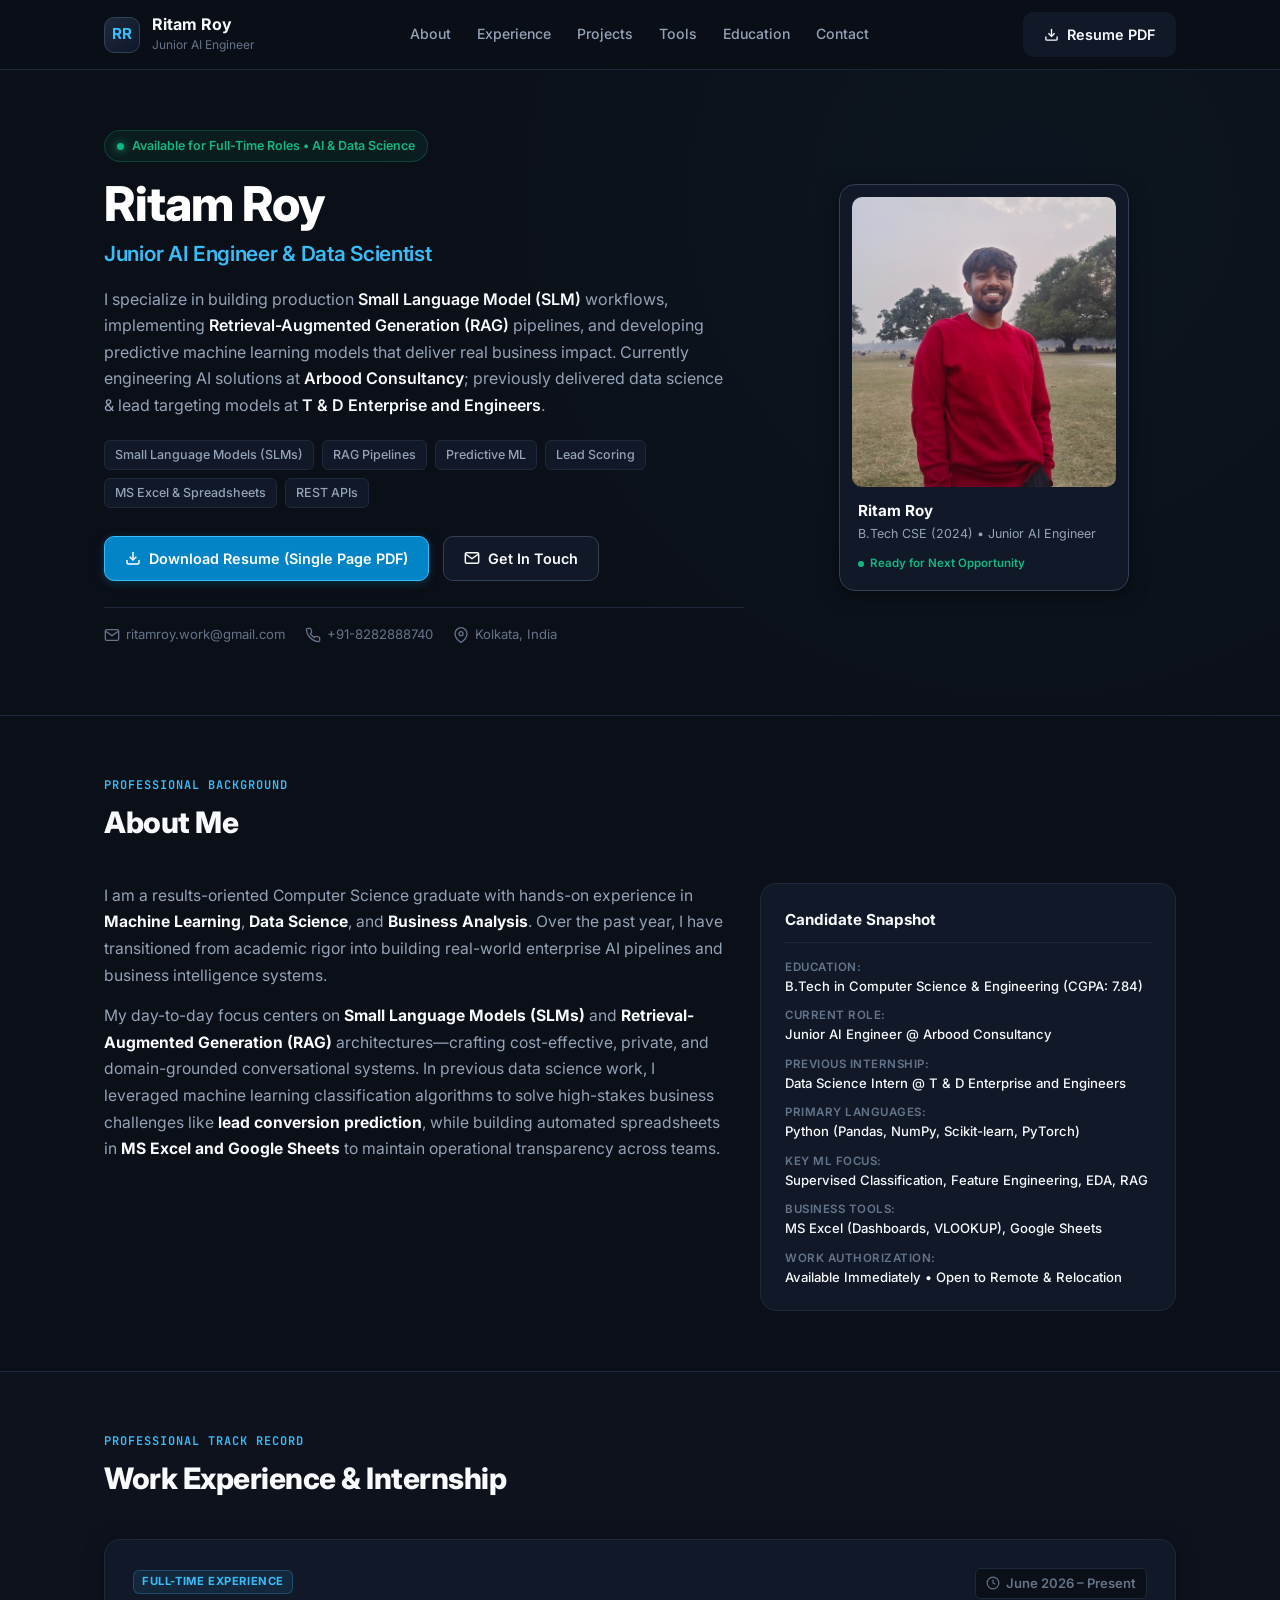
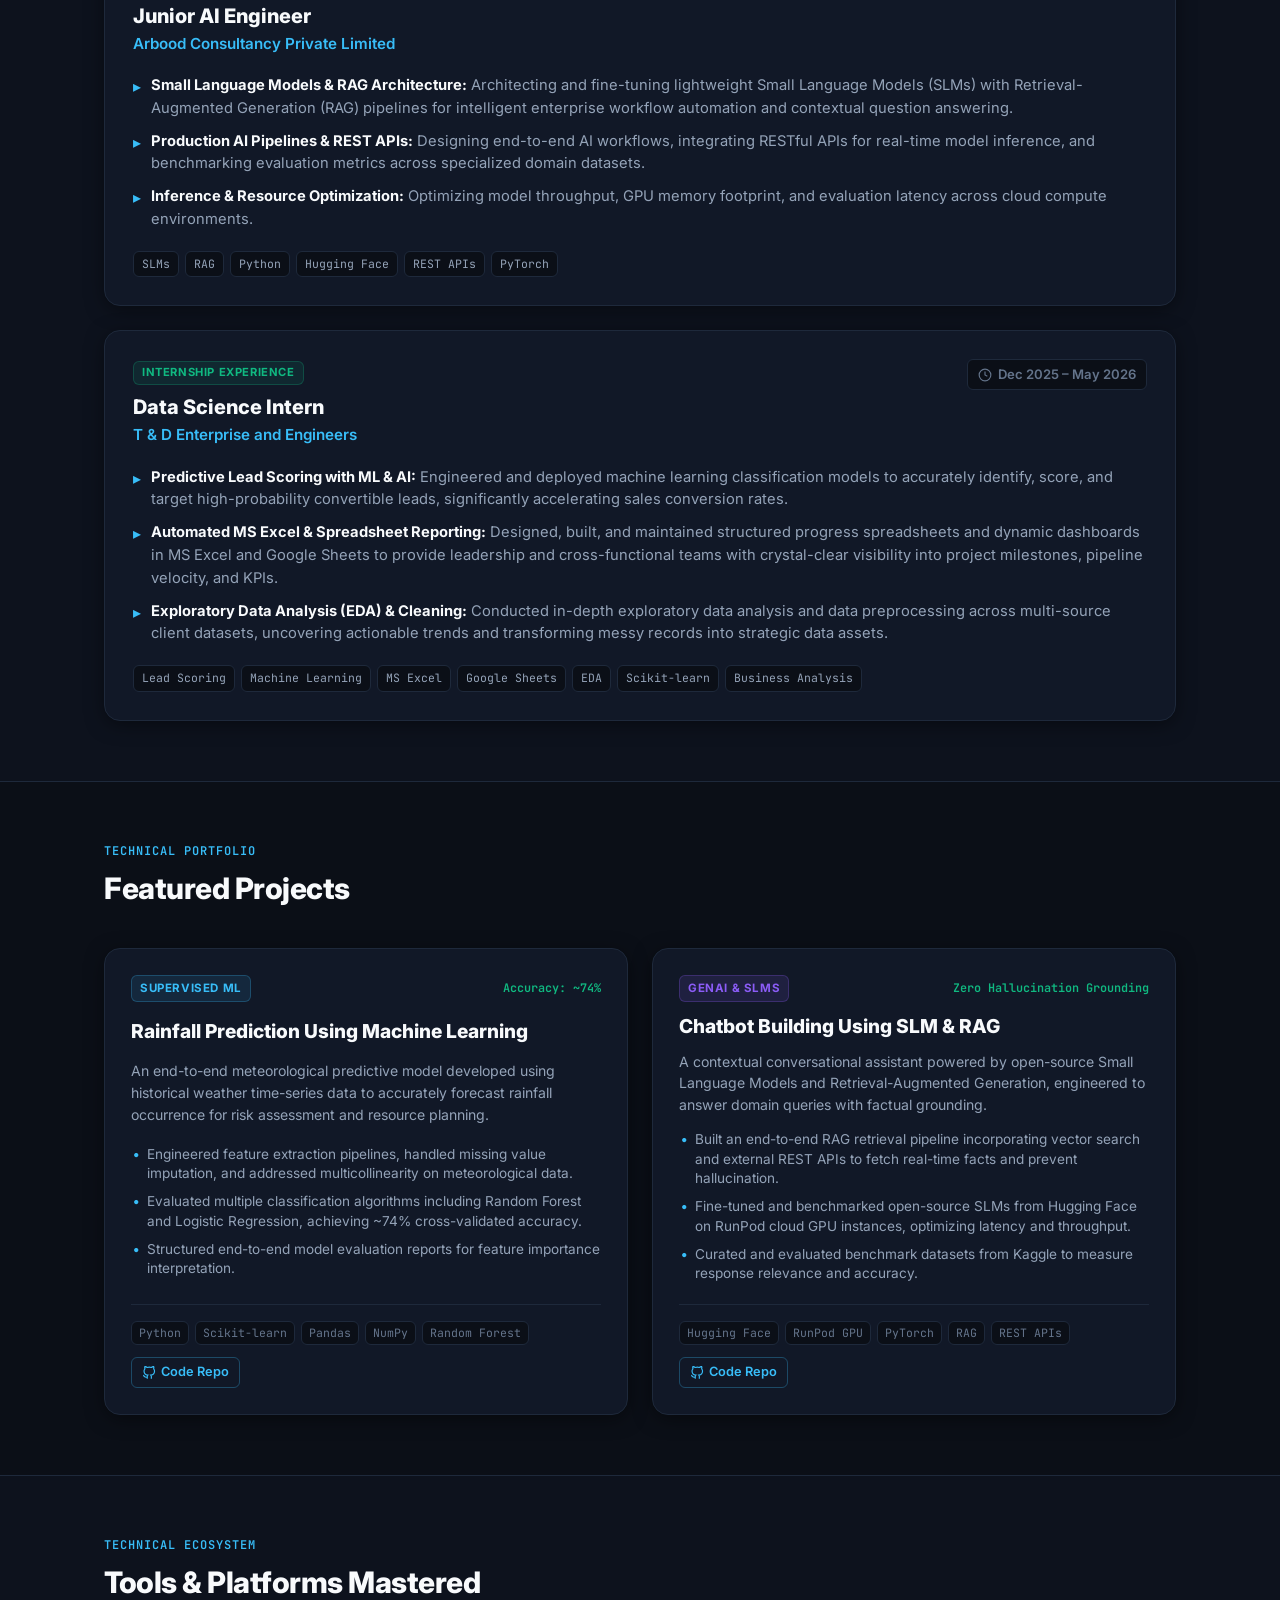
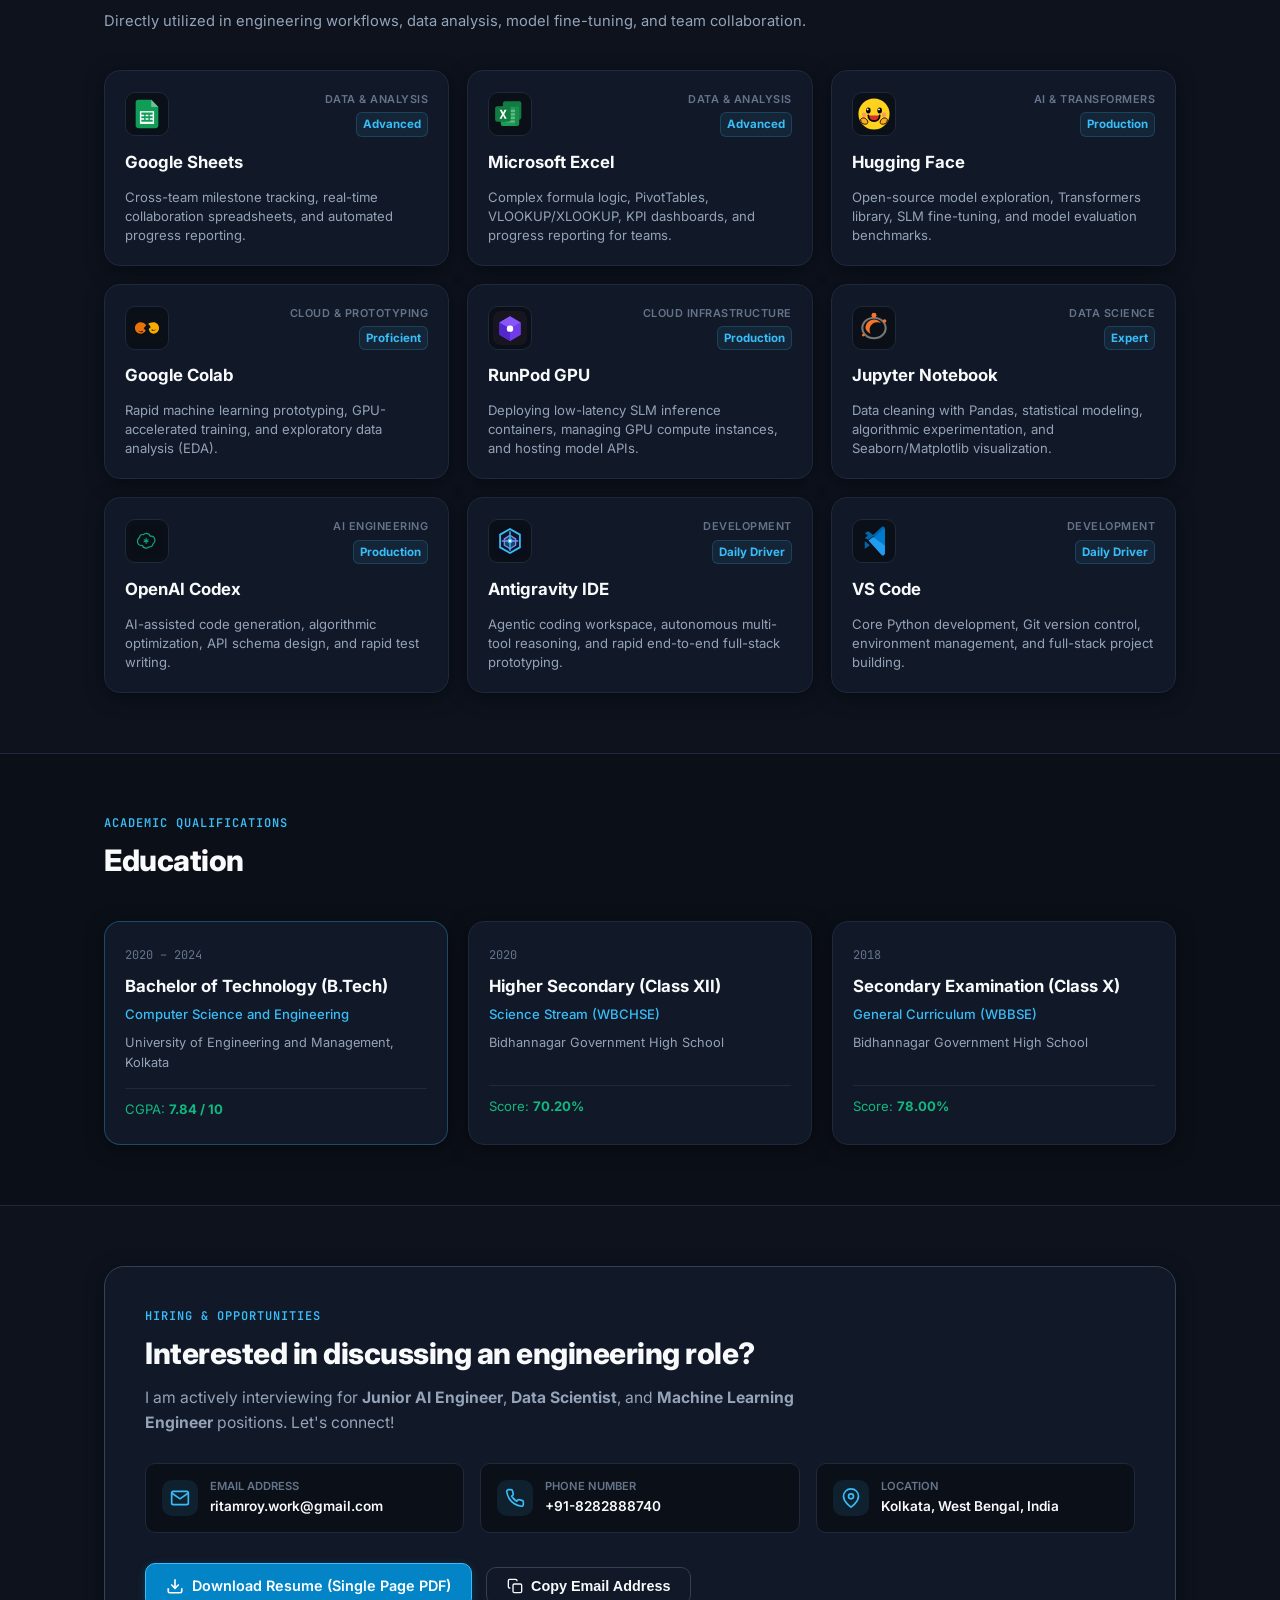
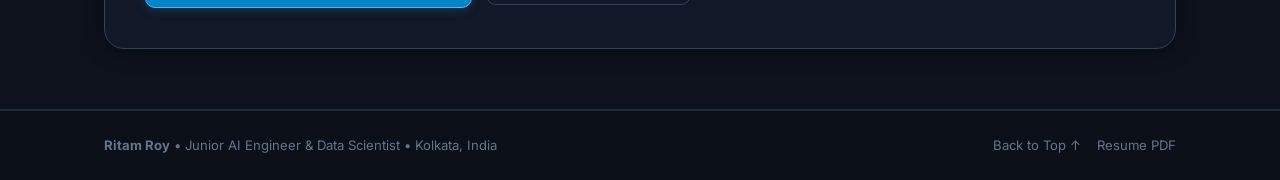
==== index.html @ c9245fad "Add files via upload" ====
<!DOCTYPE html>
<html lang="en">
<head>
  <meta charset="UTF-8">
  <meta name="viewport" content="width=device-width, initial-scale=1.0">
  <title>Ritam Roy | Junior AI Engineer & Data Scientist</title>
  <meta name="description" content="Professional portfolio of Ritam Roy. Junior AI Engineer and Data Scientist specializing in Small Language Models (SLMs), RAG pipelines, predictive machine learning, and data analytics.">
  <link rel="preconnect" href="https://fonts.googleapis.com">
  <link rel="preconnect" href="https://fonts.gstatic.com" crossorigin>
  <link href="https://fonts.googleapis.com/css2?family=Inter:wght@300;400;500;600;700;800&family=JetBrains+Mono:wght@400;500&display=swap" rel="stylesheet">
  <link rel="stylesheet" href="style.css">
</head>
<body>
  <!-- Header / Navigation -->
  <header class="site-header">
    <div class="header-inner">
      <a href="#home" class="brand">
        <span class="brand-avatar">RR</span>
        <div class="brand-info">
          <span class="brand-name">Ritam Roy</span>
          <span class="brand-title">Junior AI Engineer</span>
        </div>
      </a>

      <nav class="nav-links" id="navLinks">
        <a href="#about" class="nav-item">About</a>
        <a href="#experience" class="nav-item">Experience</a>
        <a href="#projects" class="nav-item">Projects</a>
        <a href="#tools" class="nav-item">Tools</a>
        <a href="#education" class="nav-item">Education</a>
        <a href="#contact" class="nav-item">Contact</a>
      </nav>

      <div class="header-cta">
        <a href="Ritam_Roy_Resume.pdf" class="btn btn-resume" download="Ritam_Roy_Resume.pdf" title="Download Official PDF Resume">
          <svg width="15" height="15" viewBox="0 0 24 24" fill="none" stroke="currentColor" stroke-width="2.2"><path d="M21 15v4a2 2 0 0 1-2 2H5a2 2 0 0 1-2-2v-4"/><polyline points="7 10 12 15 17 10"/><line x1="12" y1="15" x2="12" y2="3"/></svg>
          <span>Resume PDF</span>
        </a>
        <button class="mobile-menu-btn" id="mobileMenuBtn" aria-label="Toggle Menu">
          <span></span><span></span><span></span>
        </button>
      </div>
    </div>
  </header>

  <main>
    <!-- HERO SECTION -->
    <section class="hero-section" id="home">
      <div class="section-container hero-container">
        <div class="hero-text-col">
          <div class="recruiter-badge">
            <span class="status-pulse"></span>
            <span>Available for Full-Time Roles • AI & Data Science</span>
          </div>

          <h1 class="hero-name">
            Ritam Roy
          </h1>
          <h2 class="hero-role">
            Junior AI Engineer & Data Scientist
          </h2>

          <p class="hero-bio">
            I specialize in building production <strong>Small Language Model (SLM)</strong> workflows, implementing <strong>Retrieval-Augmented Generation (RAG)</strong> pipelines, and developing predictive machine learning models that deliver real business impact. Currently engineering AI solutions at <strong>Arbood Consultancy</strong>; previously delivered data science & lead targeting models at <strong>T & D Enterprise and Engineers</strong>.
          </p>

          <!-- Core Competencies Chips -->
          <div class="competencies-chips">
            <span class="chip">Small Language Models (SLMs)</span>
            <span class="chip">RAG Pipelines</span>
            <span class="chip">Predictive ML</span>
            <span class="chip">Lead Scoring</span>
            <span class="chip">MS Excel & Spreadsheets</span>
            <span class="chip">REST APIs</span>
          </div>

          <div class="hero-actions">
            <a href="Ritam_Roy_Resume.pdf" class="btn btn-primary" download="Ritam_Roy_Resume.pdf">
              <svg width="16" height="16" viewBox="0 0 24 24" fill="none" stroke="currentColor" stroke-width="2.2"><path d="M21 15v4a2 2 0 0 1-2 2H5a2 2 0 0 1-2-2v-4"/><polyline points="7 10 12 15 17 10"/><line x1="12" y1="15" x2="12" y2="3"/></svg>
              <span>Download Resume (Single Page PDF)</span>
            </a>
            <a href="mailto:ritamroy.work@gmail.com" class="btn btn-secondary">
              <svg width="16" height="16" viewBox="0 0 24 24" fill="none" stroke="currentColor" stroke-width="2.2"><path d="M4 4h16c1.1 0 2 .9 2 2v12c0 1.1-.9 2-2 2H4c-1.1 0-2-.9-2-2V6c0-1.1.9-2 2-2z"/><polyline points="22,6 12,13 2,6"/></svg>
              <span>Get In Touch</span>
            </a>
          </div>

          <!-- Quick contact row -->
          <div class="contact-quickbar">
            <a href="mailto:ritamroy.work@gmail.com" class="quick-contact-item">
              <svg width="16" height="16" viewBox="0 0 24 24" fill="none" stroke="currentColor" stroke-width="2"><path d="M4 4h16c1.1 0 2 .9 2 2v12c0 1.1-.9 2-2 2H4c-1.1 0-2-.9-2-2V6c0-1.1.9-2 2-2z"/><polyline points="22,6 12,13 2,6"/></svg>
              <span>ritamroy.work@gmail.com</span>
            </a>
            <a href="tel:+918282888740" class="quick-contact-item">
              <svg width="16" height="16" viewBox="0 0 24 24" fill="none" stroke="currentColor" stroke-width="2"><path d="M22 16.92v3a2 2 0 0 1-2.18 2 19.79 19.79 0 0 1-8.63-3.07 19.5 19.5 0 0 1-6-6 19.79 19.79 0 0 1-3.07-8.67A2 2 0 0 1 4.11 2h3a2 2 0 0 1 2 1.72 12.84 12.84 0 0 0 .7 2.81 2 2 0 0 1-.45 2.11L8.09 9.91a16 16 0 0 0 6 6l1.27-1.27a2 2 0 0 1 2.11-.45 12.84 12.84 0 0 0 2.81.7A2 2 0 0 1 22 16.92z"/></svg>
              <span>+91-8282888740</span>
            </a>
            <span class="quick-contact-item">
              <svg width="16" height="16" viewBox="0 0 24 24" fill="none" stroke="currentColor" stroke-width="2"><path d="M21 10c0 7-9 13-9 13s-9-6-9-13a9 9 0 0 1 18 0z"/><circle cx="12" cy="10" r="3"/></svg>
              <span>Kolkata, India</span>
            </span>
          </div>
        </div>

        <!-- PROFILE PHOTO -->
        <div class="hero-photo-col">
          <div class="engineer-card">
            <div class="photo-container">
              <img src="ritam_avatar.jpg" alt="Ritam Roy - AI Engineer & Data Scientist" class="engineer-photo">
            </div>
            <div class="card-caption">
              <div class="caption-title">Ritam Roy</div>
              <div class="caption-sub">B.Tech CSE (2024) • Junior AI Engineer</div>
              <div class="caption-status">
                <span class="dot-green"></span> Ready for Next Opportunity
              </div>
            </div>
          </div>
        </div>
      </div>
    </section>

    <!-- ABOUT SECTION -->
    <section class="site-section" id="about">
      <div class="section-container">
        <div class="section-title-wrap">
          <span class="section-kicker">Professional Background</span>
          <h2 class="section-heading">About Me</h2>
        </div>

        <div class="about-grid">
          <div class="about-narrative">
            <p>
              I am a results-oriented Computer Science graduate with hands-on experience in <strong>Machine Learning</strong>, <strong>Data Science</strong>, and <strong>Business Analysis</strong>. Over the past year, I have transitioned from academic rigor into building real-world enterprise AI pipelines and business intelligence systems.
            </p>
            <p>
              My day-to-day focus centers on <strong>Small Language Models (SLMs)</strong> and <strong>Retrieval-Augmented Generation (RAG)</strong> architectures—crafting cost-effective, private, and domain-grounded conversational systems. In previous data science work, I leveraged machine learning classification algorithms to solve high-stakes business challenges like <strong>lead conversion prediction</strong>, while building automated spreadsheets in <strong>MS Excel and Google Sheets</strong> to maintain operational transparency across teams.
            </p>
          </div>

          <div class="key-facts-panel">
            <h3 class="panel-title">Candidate Snapshot</h3>
            <ul class="facts-list">
              <li>
                <span class="fact-label">Education:</span>
                <span class="fact-value">B.Tech in Computer Science & Engineering (CGPA: 7.84)</span>
              </li>
              <li>
                <span class="fact-label">Current Role:</span>
                <span class="fact-value">Junior AI Engineer @ Arbood Consultancy</span>
              </li>
              <li>
                <span class="fact-label">Previous Internship:</span>
                <span class="fact-value">Data Science Intern @ T & D Enterprise and Engineers</span>
              </li>
              <li>
                <span class="fact-label">Primary Languages:</span>
                <span class="fact-value">Python (Pandas, NumPy, Scikit-learn, PyTorch)</span>
              </li>
              <li>
                <span class="fact-label">Key ML Focus:</span>
                <span class="fact-value">Supervised Classification, Feature Engineering, EDA, RAG</span>
              </li>
              <li>
                <span class="fact-label">Business Tools:</span>
                <span class="fact-value">MS Excel (Dashboards, VLOOKUP), Google Sheets</span>
              </li>
              <li>
                <span class="fact-label">Work Authorization:</span>
                <span class="fact-value">Available Immediately • Open to Remote & Relocation</span>
              </li>
            </ul>
          </div>
        </div>
      </div>
    </section>

    <!-- EXPERIENCE & INTERNSHIP SECTION -->
    <section class="site-section bg-alt" id="experience">
      <div class="section-container">
        <div class="section-title-wrap">
          <span class="section-kicker">Professional Track Record</span>
          <h2 class="section-heading">Work Experience & Internship</h2>
        </div>

        <div class="experience-list">
          <!-- Role 1: Arbood Consultancy -->
          <article class="exp-card">
            <div class="exp-header">
              <div>
                <span class="exp-type-badge fulltime">Full-Time Experience</span>
                <h3 class="exp-role">Junior AI Engineer</h3>
                <h4 class="exp-company">Arbood Consultancy Private Limited</h4>
              </div>
              <div class="exp-period">
                <svg width="14" height="14" viewBox="0 0 24 24" fill="none" stroke="currentColor" stroke-width="2"><circle cx="12" cy="12" r="10"/><polyline points="12 6 12 12 16 14"/></svg>
                <span>June 2026 – Present</span>
              </div>
            </div>

            <div class="exp-body">
              <ul class="exp-bullets">
                <li>
                  <strong>Small Language Models & RAG Architecture:</strong> Architecting and fine-tuning lightweight Small Language Models (SLMs) with Retrieval-Augmented Generation (RAG) pipelines for intelligent enterprise workflow automation and contextual question answering.
                </li>
                <li>
                  <strong>Production AI Pipelines & REST APIs:</strong> Designing end-to-end AI workflows, integrating RESTful APIs for real-time model inference, and benchmarking evaluation metrics across specialized domain datasets.
                </li>
                <li>
                  <strong>Inference & Resource Optimization:</strong> Optimizing model throughput, GPU memory footprint, and evaluation latency across cloud compute environments.
                </li>
              </ul>

              <div class="exp-tags">
                <span class="exp-tag">SLMs</span>
                <span class="exp-tag">RAG</span>
                <span class="exp-tag">Python</span>
                <span class="exp-tag">Hugging Face</span>
                <span class="exp-tag">REST APIs</span>
                <span class="exp-tag">PyTorch</span>
              </div>
            </div>
          </article>

          <!-- Role 2: T & D Enterprise and Engineers -->
          <article class="exp-card">
            <div class="exp-header">
              <div>
                <span class="exp-type-badge intern">Internship Experience</span>
                <h3 class="exp-role">Data Science Intern</h3>
                <h4 class="exp-company">T & D Enterprise and Engineers</h4>
              </div>
              <div class="exp-period">
                <svg width="14" height="14" viewBox="0 0 24 24" fill="none" stroke="currentColor" stroke-width="2"><circle cx="12" cy="12" r="10"/><polyline points="12 6 12 12 16 14"/></svg>
                <span>Dec 2025 – May 2026</span>
              </div>
            </div>

            <div class="exp-body">
              <ul class="exp-bullets">
                <li>
                  <strong>Predictive Lead Scoring with ML & AI:</strong> Engineered and deployed machine learning classification models to accurately identify, score, and target high-probability convertible leads, significantly accelerating sales conversion rates.
                </li>
                <li>
                  <strong>Automated MS Excel & Spreadsheet Reporting:</strong> Designed, built, and maintained structured progress spreadsheets and dynamic dashboards in MS Excel and Google Sheets to provide leadership and cross-functional teams with crystal-clear visibility into project milestones, pipeline velocity, and KPIs.
                </li>
                <li>
                  <strong>Exploratory Data Analysis (EDA) & Cleaning:</strong> Conducted in-depth exploratory data analysis and data preprocessing across multi-source client datasets, uncovering actionable trends and transforming messy records into strategic data assets.
                </li>
              </ul>

              <div class="exp-tags">
                <span class="exp-tag">Lead Scoring</span>
                <span class="exp-tag">Machine Learning</span>
                <span class="exp-tag">MS Excel</span>
                <span class="exp-tag">Google Sheets</span>
                <span class="exp-tag">EDA</span>
                <span class="exp-tag">Scikit-learn</span>
                <span class="exp-tag">Business Analysis</span>
              </div>
            </div>
          </article>
        </div>
      </div>
    </section>

    <!-- PROJECTS SECTION -->
    <section class="site-section" id="projects">
      <div class="section-container">
        <div class="section-title-wrap">
          <span class="section-kicker">Technical Portfolio</span>
          <h2 class="section-heading">Featured Projects</h2>
        </div>

        <div class="projects-grid">
          <!-- Project 1: Rainfall Prediction -->
          <div class="proj-card">
            <div class="proj-top">
              <span class="proj-badge">Supervised ML</span>
              <span class="proj-metric">Accuracy: ~74%</span>
            </div>
            <h3 class="proj-title">Rainfall Prediction Using Machine Learning</h3>
            <p class="proj-summary">
              An end-to-end meteorological predictive model developed using historical weather time-series data to accurately forecast rainfall occurrence for risk assessment and resource planning.
            </p>
            <ul class="proj-bullets">
              <li>Engineered feature extraction pipelines, handled missing value imputation, and addressed multicollinearity on meteorological data.</li>
              <li>Evaluated multiple classification algorithms including Random Forest and Logistic Regression, achieving ~74% cross-validated accuracy.</li>
              <li>Structured end-to-end model evaluation reports for feature importance interpretation.</li>
            </ul>
            <div class="proj-footer">
              <div class="proj-stack">
                <span>Python</span>
                <span>Scikit-learn</span>
                <span>Pandas</span>
                <span>NumPy</span>
                <span>Random Forest</span>
              </div>
              <div class="proj-actions">
                <a href="https://github.com" target="_blank" rel="noopener noreferrer" class="link-btn">
                  <svg width="14" height="14" viewBox="0 0 24 24" fill="none" stroke="currentColor" stroke-width="2"><path d="M9 19c-5 1.5-5-2.5-7-3m14 6v-3.87a3.37 3.37 0 0 0-.94-2.61c3.14-.35 6.44-1.54 6.44-7A5.44 5.44 0 0 0 20 4.77 5.07 5.07 0 0 0 19.91 1S18.73.65 16 2.48a13.38 13.38 0 0 0-7 0C6.27.65 5.09 1 5.09 1A5.07 5.07 0 0 0 5 4.77a5.44 5.44 0 0 0-1.5 3.78c0 5.42 3.3 6.61 6.44 7A3.37 3.37 0 0 0 9 18.13V22"/></svg>
                  <span>Code Repo</span>
                </a>
              </div>
            </div>
          </div>

          <!-- Project 2: Chatbot Building Using SLM & RAG -->
          <div class="proj-card featured">
            <div class="proj-top">
              <span class="proj-badge badge-accent">GenAI & SLMs</span>
              <span class="proj-metric">Zero Hallucination Grounding</span>
            </div>
            <h3 class="proj-title">Chatbot Building Using SLM & RAG</h3>
            <p class="proj-summary">
              A contextual conversational assistant powered by open-source Small Language Models and Retrieval-Augmented Generation, engineered to answer domain queries with factual grounding.
            </p>
            <ul class="proj-bullets">
              <li>Built an end-to-end RAG retrieval pipeline incorporating vector search and external REST APIs to fetch real-time facts and prevent hallucination.</li>
              <li>Fine-tuned and benchmarked open-source SLMs from Hugging Face on RunPod cloud GPU instances, optimizing latency and throughput.</li>
              <li>Curated and evaluated benchmark datasets from Kaggle to measure response relevance and accuracy.</li>
            </ul>
            <div class="proj-footer">
              <div class="proj-stack">
                <span>Hugging Face</span>
                <span>RunPod GPU</span>
                <span>PyTorch</span>
                <span>RAG</span>
                <span>REST APIs</span>
              </div>
              <div class="proj-actions">
                <a href="https://github.com" target="_blank" rel="noopener noreferrer" class="link-btn">
                  <svg width="14" height="14" viewBox="0 0 24 24" fill="none" stroke="currentColor" stroke-width="2"><path d="M9 19c-5 1.5-5-2.5-7-3m14 6v-3.87a3.37 3.37 0 0 0-.94-2.61c3.14-.35 6.44-1.54 6.44-7A5.44 5.44 0 0 0 20 4.77 5.07 5.07 0 0 0 19.91 1S18.73.65 16 2.48a13.38 13.38 0 0 0-7 0C6.27.65 5.09 1 5.09 1A5.07 5.07 0 0 0 5 4.77a5.44 5.44 0 0 0-1.5 3.78c0 5.42 3.3 6.61 6.44 7A3.37 3.37 0 0 0 9 18.13V22"/></svg>
                  <span>Code Repo</span>
                </a>
              </div>
            </div>
          </div>
        </div>
      </div>
    </section>

    <!-- TOOLS SECTION (Requested Tools with Real Brand Icons) -->
    <section class="site-section bg-alt" id="tools">
      <div class="section-container">
        <div class="section-title-wrap">
          <span class="section-kicker">Technical Ecosystem</span>
          <h2 class="section-heading">Tools & Platforms Mastered</h2>
          <p class="section-desc">
            Directly utilized in engineering workflows, data analysis, model fine-tuning, and team collaboration.
          </p>
        </div>

        <div class="tools-grid">
          
        <div class="tool-card" id="tool-sheets">
          <div class="tool-card-top">
            <div class="tool-icon">
              <svg xmlns="http://www.w3.org/2000/svg" viewBox="0 0 48 48" width="48" height="48">
  <path fill="#0F9D58" d="M30 4H12a4 4 0 0 0-4 4v32a4 4 0 0 0 4 4h24a4 4 0 0 0 4-4V14L30 4z"/>
  <path fill="#87CEAC" d="M30 4v10h10L30 4z"/>
  <path fill="#0B8043" opacity=".2" d="M30 14h10L30 4v10z"/>
  <path fill="#fff" d="M14 20h20v18H14z"/>
  <path fill="#0F9D58" d="M16 22h16v3H16zm0 5h16v3H16zm0 5h16v3H16zm6-10v13h-2V22h2zm6 0v13h-2V22h2z"/>
</svg>
            </div>
            <div class="tool-badges">
              <span class="tool-cat">Data & Analysis</span>
              <span class="tool-exp">Advanced</span>
            </div>
          </div>
          <h3 class="tool-name">Google Sheets</h3>
          <p class="tool-desc">Cross-team milestone tracking, real-time collaboration spreadsheets, and automated progress reporting.</p>
        </div>

        <div class="tool-card" id="tool-excel">
          <div class="tool-card-top">
            <div class="tool-icon">
              <svg xmlns="http://www.w3.org/2000/svg" viewBox="0 0 48 48" width="48" height="48">
  <path fill="#107C41" d="M37 6H17a3 3 0 0 0-3 3v4h17a3 3 0 0 1 3 3v16h3a3 3 0 0 0 3-3V9a3 3 0 0 0-3-3z"/>
  <path fill="#1F9A55" d="M34 13H14a3 3 0 0 0-3 3v22a3 3 0 0 0 3 3h20a3 3 0 0 0 3-3V16a3 3 0 0 0-3-3z"/>
  <path fill="#0C592C" opacity=".2" d="M34 13h-3v28h3a3 3 0 0 0 3-3V16a3 3 0 0 0-3-3z"/>
  <path fill="#fff" opacity=".3" d="M19 18h12v3H19zm0 5h12v3H19zm0 5h12v3H19zm0 5h12v3H19z"/>
  <path fill="#107C41" d="M22 13H6a3 3 0 0 0-3 3v16a3 3 0 0 0 3 3h16a3 3 0 0 0 3-3V16a3 3 0 0 0-3-3z"/>
  <path fill="#fff" d="m9.2 30.6 3.6-6.4-3.4-6.2h3l1.9 4.1 2-4.1h2.9l-3.4 6.2 3.6 6.4h-3l-2.1-4.4-2.2 4.4z"/>
</svg>
            </div>
            <div class="tool-badges">
              <span class="tool-cat">Data & Analysis</span>
              <span class="tool-exp">Advanced</span>
            </div>
          </div>
          <h3 class="tool-name">Microsoft Excel</h3>
          <p class="tool-desc">Complex formula logic, PivotTables, VLOOKUP/XLOOKUP, KPI dashboards, and progress reporting for teams.</p>
        </div>

        <div class="tool-card" id="tool-hugging_face">
          <div class="tool-card-top">
            <div class="tool-icon">
              <svg xmlns="http://www.w3.org/2000/svg" viewBox="0 0 48 48" width="48" height="48">
  <circle cx="24" cy="24" r="22" fill="#FFD21E"/>
  <ellipse cx="16" cy="19" rx="3.2" ry="4.2" fill="#000"/>
  <ellipse cx="32" cy="19" rx="3.2" ry="4.2" fill="#000"/>
  <circle cx="15" cy="17.5" r="1.3" fill="#FFF"/>
  <circle cx="31" cy="17.5" r="1.3" fill="#FFF"/>
  <circle cx="10" cy="25" r="3.2" fill="#FF7F7F" opacity=".7"/>
  <circle cx="38" cy="25" r="3.2" fill="#FF7F7F" opacity=".7"/>
  <path d="M16 26c0 5 3.5 8 8 8s8-3 8-8" stroke="#000" stroke-width="2.5" stroke-linecap="round" fill="#D32F2F"/>
  <path d="M5 32c2-4 8-3 10 2s-5 6-9 2z" fill="#FFA726" stroke="#000" stroke-width="1.2"/>
  <path d="M43 32c-2-4-8-3-10 2s5 6 9 2z" fill="#FFA726" stroke="#000" stroke-width="1.2"/>
</svg>
            </div>
            <div class="tool-badges">
              <span class="tool-cat">AI & Transformers</span>
              <span class="tool-exp">Production</span>
            </div>
          </div>
          <h3 class="tool-name">Hugging Face</h3>
          <p class="tool-desc">Open-source model exploration, Transformers library, SLM fine-tuning, and model evaluation benchmarks.</p>
        </div>

        <div class="tool-card" id="tool-colab">
          <div class="tool-card-top">
            <div class="tool-icon">
              <svg xmlns="http://www.w3.org/2000/svg" viewBox="0 0 48 48" width="48" height="48">
  <path fill="#E8710A" d="M15 16c-4.42 0-8 3.58-8 8s3.58 8 8 8c3.15 0 5.88-1.82 7.21-4.43-1.54-1.03-2.75-2.44-3.49-4.1-.66-1.47-2.08-2.47-3.72-2.47-2.21 0-4 1.79-4 4s1.79 4 4 4c1.14 0 2.13-.64 2.63-1.57.16.61.42 1.19.77 1.72-.82.53-1.81.85-2.8.85-2.21 0-4-1.79-4-4s1.79-4 4-4c1.79 0 3.28 1.19 3.78 2.82.72-1.77 2.02-3.27 3.67-4.3C21.07 16.98 18.18 16 15 16z"/>
  <path fill="#F9AB00" d="M33 16c-3.18 0-6.07.98-7.45 2.52 1.65 1.03 2.95 2.53 3.67 4.3.5-1.63 1.99-2.82 3.78-2.82 2.21 0 4 1.79 4 4s-1.79 4-4 4c-.99 0-1.98-.32-2.8-.85.35-.53.61-1.11.77-1.72.5.93 1.49 1.57 2.63 1.57 2.21 0 4-1.79 4-4s-1.79-4-4-4c-1.64 0-3.06 1-3.72 2.47-.74 1.66-1.95 3.07-3.49 4.1C27.12 30.18 29.85 32 33 32c4.42 0 8-3.58 8-8s-3.58-8-8-8z"/>
</svg>
            </div>
            <div class="tool-badges">
              <span class="tool-cat">Cloud & Prototyping</span>
              <span class="tool-exp">Proficient</span>
            </div>
          </div>
          <h3 class="tool-name">Google Colab</h3>
          <p class="tool-desc">Rapid machine learning prototyping, GPU-accelerated training, and exploratory data analysis (EDA).</p>
        </div>

        <div class="tool-card" id="tool-runpod">
          <div class="tool-card-top">
            <div class="tool-icon">
              <svg xmlns="http://www.w3.org/2000/svg" viewBox="0 0 48 48" width="48" height="48">
  <rect width="48" height="48" rx="10" fill="#171520"/>
  <path d="M24 7.5L39 16.2V33.6L24 42.3L9 33.6V16.2L24 7.5Z" fill="#6E3FF3"/>
  <path d="M24 7.5L39 16.2L24 24.9L9 16.2L24 7.5Z" fill="#8855F9"/>
  <path d="M9 16.2L24 24.9V42.3L9 33.6V16.2Z" fill="#5227CC"/>
  <path d="M39 16.2L24 24.9V42.3L39 33.6V16.2Z" fill="#713CE8"/>
  <circle cx="24" cy="24.9" r="4.5" fill="#FFFFFF"/>
</svg>
            </div>
            <div class="tool-badges">
              <span class="tool-cat">Cloud Infrastructure</span>
              <span class="tool-exp">Production</span>
            </div>
          </div>
          <h3 class="tool-name">RunPod GPU</h3>
          <p class="tool-desc">Deploying low-latency SLM inference containers, managing GPU compute instances, and hosting model APIs.</p>
        </div>

        <div class="tool-card" id="tool-jupyter">
          <div class="tool-card-top">
            <div class="tool-icon">
              <svg xmlns="http://www.w3.org/2000/svg" viewBox="0 0 48 48" width="48" height="48">
  <path fill="#767677" d="M24 8C14.06 8 6 15.16 6 24s8.06 16 18 16 18-7.16 18-16S33.94 8 24 8zm0 29c-8.28 0-15-5.82-15-13s6.72-13 15-13 15 5.82 15 13-6.72 13-15 13z"/>
  <circle cx="24" cy="6" r="3.5" fill="#F37626"/>
  <circle cx="39" cy="14" r="2.5" fill="#F37626"/>
  <circle cx="9" cy="34" r="2" fill="#F37626"/>
  <path fill="#F37626" d="M12 24c0-6.63 5.37-12 12-12 4.2 0 7.87 2.17 9.96 5.44-1.56-.91-3.4-1.44-5.36-1.44-5.96 0-10.8 4.84-10.8 10.8 0 1.96.53 3.8 1.44 5.36C15.07 30.47 12 26.54 12 24z"/>
</svg>
            </div>
            <div class="tool-badges">
              <span class="tool-cat">Data Science</span>
              <span class="tool-exp">Expert</span>
            </div>
          </div>
          <h3 class="tool-name">Jupyter Notebook</h3>
          <p class="tool-desc">Data cleaning with Pandas, statistical modeling, algorithmic experimentation, and Seaborn/Matplotlib visualization.</p>
        </div>

        <div class="tool-card" id="tool-codex">
          <div class="tool-card-top">
            <div class="tool-icon">
              <svg xmlns="http://www.w3.org/2000/svg" viewBox="0 0 48 48" width="48" height="48">
  <rect width="48" height="48" rx="10" fill="#0A0E17"/>
  <g transform="translate(10, 10) scale(0.58)">
    <path fill="none" stroke="#10A37F" stroke-width="2.8" stroke-linecap="round" stroke-linejoin="round" d="M43.2 20.4C42.4 15.8 38.6 12.3 34 12.1C33.3 12.1 32.6 12.2 32 12.5C30.6 8.5 26.8 5.7 22.4 5.7C19.7 5.7 17.2 6.9 15.5 8.9C15 8.6 14.4 8.4 13.8 8.4C9.7 8.4 6.2 11.5 5.8 15.6C2.2 18.1 0.4 22.4 1.2 26.7C2 31.3 5.8 34.8 10.4 35C11.1 35 11.8 34.9 12.4 34.6C13.8 38.6 17.6 41.4 22 41.4C24.7 41.4 27.2 40.2 28.9 38.2C29.4 38.5 30 38.7 30.6 38.7C34.7 38.7 38.2 35.6 38.6 31.5C42.2 29 44 24.7 43.2 20.4Z"/>
    <path fill="none" stroke="#10A37F" stroke-width="2.5" stroke-linecap="round" d="M22 17v13m-5-9 10 5m-10 0 10-5"/>
  </g>
</svg>
            </div>
            <div class="tool-badges">
              <span class="tool-cat">AI Engineering</span>
              <span class="tool-exp">Production</span>
            </div>
          </div>
          <h3 class="tool-name">OpenAI Codex</h3>
          <p class="tool-desc">AI-assisted code generation, algorithmic optimization, API schema design, and rapid test writing.</p>
        </div>

        <div class="tool-card" id="tool-antigravity">
          <div class="tool-card-top">
            <div class="tool-icon">
              <svg xmlns="http://www.w3.org/2000/svg" viewBox="0 0 48 48" width="48" height="48">
  <rect width="48" height="48" rx="10" fill="#0A0E1A"/>
  <path d="M24 7L38 15V33L24 41L10 33V15L24 7Z" stroke="#38BDF8" stroke-width="2.5" fill="#131B2E" fill-opacity="0.6"/>
  <path d="M24 16L32 21V30L24 35L16 30V21L24 16Z" fill="#38BDF8" fill-opacity="0.3" stroke="#818CF8" stroke-width="1.8"/>
  <line x1="24" y1="11" x2="24" y2="37" stroke="#38BDF8" stroke-width="2" stroke-linecap="round"/>
  <line x1="13" y1="24" x2="35" y2="24" stroke="#818CF8" stroke-width="2" stroke-linecap="round"/>
  <circle cx="24" cy="24" r="3.5" fill="#38BDF8"/>
  <circle cx="24" cy="24" r="1.8" fill="#FFFFFF"/>
</svg>
            </div>
            <div class="tool-badges">
              <span class="tool-cat">Development</span>
              <span class="tool-exp">Daily Driver</span>
            </div>
          </div>
          <h3 class="tool-name">Antigravity IDE</h3>
          <p class="tool-desc">Agentic coding workspace, autonomous multi-tool reasoning, and rapid end-to-end full-stack prototyping.</p>
        </div>

        <div class="tool-card" id="tool-vscode">
          <div class="tool-card-top">
            <div class="tool-icon">
              <svg xmlns="http://www.w3.org/2000/svg" viewBox="0 0 48 48" width="48" height="48">
  <path fill="#0065A9" d="m34.7 4.2-12 11.2-6.5-5L11 12.6l4 3.7-4 3.7 5.2 2.2 6.5-5 12 11.2a2.8 2.8 0 0 0 4.7-2V6.2a2.8 2.8 0 0 0-4.7-2Z"/>
  <path fill="#007ACC" d="M37.5 41.8a2.8 2.8 0 0 0 1.9-2.6V8.8a2.8 2.8 0 0 0-1.9-2.6l-14.8 13.9 14.8 21.7Z"/>
  <path fill="#1F9CF0" d="M34.7 43.8a2.8 2.8 0 0 0 4.7-2V30.5L22.7 18.2l-6.5 5 18.5 20.6Z"/>
  <path fill="#0065A9" d="M11 12.6v22.8l7.2-5.4L11 24V12.6Z"/>
</svg>
            </div>
            <div class="tool-badges">
              <span class="tool-cat">Development</span>
              <span class="tool-exp">Daily Driver</span>
            </div>
          </div>
          <h3 class="tool-name">VS Code</h3>
          <p class="tool-desc">Core Python development, Git version control, environment management, and full-stack project building.</p>
        </div>
        </div>
      </div>
    </section>

    <!-- EDUCATION SECTION -->
    <section class="site-section" id="education">
      <div class="section-container">
        <div class="section-title-wrap">
          <span class="section-kicker">Academic Qualifications</span>
          <h2 class="section-heading">Education</h2>
        </div>

        <div class="edu-row-cards">
          <!-- B.Tech -->
          <div class="edu-item-card primary-edu">
            <div class="edu-year">2020 – 2024</div>
            <h3 class="edu-title">Bachelor of Technology (B.Tech)</h3>
            <div class="edu-dept">Computer Science and Engineering</div>
            <div class="edu-school">University of Engineering and Management, Kolkata</div>
            <div class="edu-score-pill">
              <span>CGPA: <strong>7.84 / 10</strong></span>
            </div>
          </div>

          <!-- HS -->
          <div class="edu-item-card">
            <div class="edu-year">2020</div>
            <h3 class="edu-title">Higher Secondary (Class XII)</h3>
            <div class="edu-dept">Science Stream (WBCHSE)</div>
            <div class="edu-school">Bidhannagar Government High School</div>
            <div class="edu-score-pill">
              <span>Score: <strong>70.20%</strong></span>
            </div>
          </div>

          <!-- 10th -->
          <div class="edu-item-card">
            <div class="edu-year">2018</div>
            <h3 class="edu-title">Secondary Examination (Class X)</h3>
            <div class="edu-dept">General Curriculum (WBBSE)</div>
            <div class="edu-school">Bidhannagar Government High School</div>
            <div class="edu-score-pill">
              <span>Score: <strong>78.00%</strong></span>
            </div>
          </div>
        </div>
      </div>
    </section>

    <!-- RECRUITER CONTACT & RESUME CTA -->
    <section class="site-section bg-alt" id="contact">
      <div class="section-container">
        <div class="hiring-banner">
          <div class="hiring-text">
            <span class="section-kicker">Hiring & Opportunities</span>
            <h2 class="hiring-headline">Interested in discussing an engineering role?</h2>
            <p class="hiring-sub">
              I am actively interviewing for <strong>Junior AI Engineer</strong>, <strong>Data Scientist</strong>, and <strong>Machine Learning Engineer</strong> positions. Let's connect!
            </p>

            <div class="direct-contact-grid">
              <a href="mailto:ritamroy.work@gmail.com" class="direct-contact-box">
                <div class="contact-box-icon">
                  <svg width="20" height="20" viewBox="0 0 24 24" fill="none" stroke="currentColor" stroke-width="2"><path d="M4 4h16c1.1 0 2 .9 2 2v12c0 1.1-.9 2-2 2H4c-1.1 0-2-.9-2-2V6c0-1.1.9-2 2-2z"/><polyline points="22,6 12,13 2,6"/></svg>
                </div>
                <div>
                  <div class="box-lbl">Email Address</div>
                  <div class="box-val">ritamroy.work@gmail.com</div>
                </div>
              </a>

              <a href="tel:+918282888740" class="direct-contact-box">
                <div class="contact-box-icon">
                  <svg width="20" height="20" viewBox="0 0 24 24" fill="none" stroke="currentColor" stroke-width="2"><path d="M22 16.92v3a2 2 0 0 1-2.18 2 19.79 19.79 0 0 1-8.63-3.07 19.5 19.5 0 0 1-6-6 19.79 19.79 0 0 1-3.07-8.67A2 2 0 0 1 4.11 2h3a2 2 0 0 1 2 1.72 12.84 12.84 0 0 0 .7 2.81 2 2 0 0 1-.45 2.11L8.09 9.91a16 16 0 0 0 6 6l1.27-1.27a2 2 0 0 1 2.11-.45 12.84 12.84 0 0 0 2.81.7A2 2 0 0 1 22 16.92z"/></svg>
                </div>
                <div>
                  <div class="box-lbl">Phone Number</div>
                  <div class="box-val">+91-8282888740</div>
                </div>
              </a>

              <div class="direct-contact-box">
                <div class="contact-box-icon">
                  <svg width="20" height="20" viewBox="0 0 24 24" fill="none" stroke="currentColor" stroke-width="2"><path d="M21 10c0 7-9 13-9 13s-9-6-9-13a9 9 0 0 1 18 0z"/><circle cx="12" cy="10" r="3"/></svg>
                </div>
                <div>
                  <div class="box-lbl">Location</div>
                  <div class="box-val">Kolkata, West Bengal, India</div>
                </div>
              </div>
            </div>

            <div class="hiring-actions">
              <a href="Ritam_Roy_Resume.pdf" class="btn btn-primary" download="Ritam_Roy_Resume.pdf">
                <svg width="18" height="18" viewBox="0 0 24 24" fill="none" stroke="currentColor" stroke-width="2.2"><path d="M21 15v4a2 2 0 0 1-2 2H5a2 2 0 0 1-2-2v-4"/><polyline points="7 10 12 15 17 10"/><line x1="12" y1="15" x2="12" y2="3"/></svg>
                <span>Download Resume (Single Page PDF)</span>
              </a>
              <button class="btn btn-secondary" id="copyEmailBtn" data-email="ritamroy.work@gmail.com">
                <svg width="16" height="16" viewBox="0 0 24 24" fill="none" stroke="currentColor" stroke-width="2"><rect x="9" y="9" width="13" height="13" rx="2" ry="2"/><path d="M5 15H4a2 2 0 0 1-2-2V4a2 2 0 0 1 2-2h9a2 2 0 0 1 2 2v1"/></svg>
                <span id="copyBtnText">Copy Email Address</span>
              </button>
            </div>
          </div>
        </div>
      </div>
    </section>
  </main>

  <!-- Site Footer -->
  <footer class="site-footer">
    <div class="footer-container">
      <div class="footer-left">
        <strong>Ritam Roy</strong> &bull; Junior AI Engineer &amp; Data Scientist &bull; Kolkata, India
      </div>
      <div class="footer-right">
        <a href="#home">Back to Top ↑</a>
        <a href="Ritam_Roy_Resume.pdf" download="Ritam_Roy_Resume.pdf">Resume PDF</a>
      </div>
    </div>
  </footer>

  <script src="script.js"></script>
</body>
</html>
---- style.css ----
/* ==========================================================================
   Ritam Roy Portfolio - Professional High-Impact Engineering Design System
   Tailored for Tech Recruiters, Engineering Managers, and Founders
   ========================================================================== */

:root {
  /* Core Obsidian Palette */
  --bg-body: #0b0f17;
  --bg-surface: #111827;
  --bg-surface-elevated: #161f30;
  --bg-surface-subtle: rgba(255, 255, 255, 0.02);

  --border-subtle: #1e293b;
  --border-medium: #334155;
  --border-active: #38bdf8;

  --text-main: #f8fafc;
  --text-secondary: #94a3b8;
  --text-muted: #64748b;

  /* Refined Accent Colors */
  --accent-primary: #38bdf8;
  --accent-indigo: #6366f1;
  --accent-emerald: #10b981;
  --accent-amber: #f59e0b;
  --accent-violet: #8b5cf6;

  /* Typography */
  --font-sans: 'Inter', -apple-system, BlinkMacSystemFont, 'Segoe UI', Roboto, sans-serif;
  --font-mono: 'JetBrains Mono', monospace;

  /* Elevation */
  --shadow-card: 0 4px 20px -2px rgba(0, 0, 0, 0.5);
  --shadow-hover: 0 12px 30px -4px rgba(0, 0, 0, 0.6);
  --shadow-glow: 0 0 25px rgba(56, 189, 248, 0.15);

  --radius-sm: 6px;
  --radius-md: 10px;
  --radius-lg: 16px;
  --radius-xl: 20px;
  --radius-full: 9999px;

  --transition: 0.2s cubic-bezier(0.16, 1, 0.3, 1);
}

/* Base Resets */
* {
  box-sizing: border-box;
  margin: 0;
  padding: 0;
}

html {
  scroll-behavior: smooth;
  scroll-padding-top: 75px;
}

body {
  font-family: var(--font-sans);
  background-color: var(--bg-body);
  color: var(--text-main);
  line-height: 1.6;
  font-size: 15px;
  -webkit-font-smoothing: antialiased;
  -moz-osx-font-smoothing: grayscale;
}

/* Container */
.section-container {
  max-width: 1120px;
  margin: 0 auto;
  padding: 0 24px;
}

/* ==========================================================================
   SITE HEADER / NAVIGATION
   ========================================================================== */
.site-header {
  position: sticky;
  top: 0;
  z-index: 1000;
  background: rgba(11, 15, 23, 0.9);
  backdrop-filter: blur(12px);
  border-bottom: 1px solid var(--border-subtle);
}

.header-inner {
  max-width: 1120px;
  margin: 0 auto;
  padding: 12px 24px;
  display: flex;
  align-items: center;
  justify-content: space-between;
}

.brand {
  display: flex;
  align-items: center;
  gap: 12px;
  text-decoration: none;
  color: var(--text-main);
}

.brand-avatar {
  width: 36px;
  height: 36px;
  border-radius: var(--radius-md);
  background: linear-gradient(135deg, #1e293b, #0f172a);
  border: 1px solid var(--border-medium);
  display: flex;
  align-items: center;
  justify-content: center;
  font-weight: 700;
  font-size: 0.95rem;
  color: var(--accent-primary);
}

.brand-info {
  display: flex;
  flex-direction: column;
}

.brand-name {
  font-weight: 700;
  font-size: 1rem;
  line-height: 1.2;
}

.brand-title {
  font-size: 0.75rem;
  color: var(--text-muted);
}

.nav-links {
  display: flex;
  align-items: center;
  gap: 26px;
}

.nav-item {
  text-decoration: none;
  color: var(--text-secondary);
  font-size: 0.88rem;
  font-weight: 500;
  transition: color var(--transition);
}

.nav-item:hover,
.nav-item.active {
  color: var(--accent-primary);
}

.header-cta {
  display: flex;
  align-items: center;
  gap: 12px;
}

.btn-resume {
  display: inline-flex;
  align-items: center;
  gap: 6px;
  padding: 7px 14px;
  border-radius: var(--radius-md);
  background: var(--bg-surface);
  border: 1px solid var(--border-medium);
  color: var(--text-main);
  text-decoration: none;
  font-size: 0.82rem;
  font-weight: 600;
  transition: all var(--transition);
}

.btn-resume:hover {
  border-color: var(--accent-primary);
  color: var(--accent-primary);
  background: var(--bg-surface-elevated);
}

.mobile-menu-btn {
  display: none;
  flex-direction: column;
  gap: 5px;
  background: none;
  border: none;
  cursor: pointer;
  padding: 4px;
}

.mobile-menu-btn span {
  width: 22px;
  height: 2px;
  background: var(--text-main);
  transition: all var(--transition);
}

/* ==========================================================================
   BUTTONS
   ========================================================================== */
.btn {
  display: inline-flex;
  align-items: center;
  justify-content: center;
  gap: 8px;
  padding: 10px 20px;
  border-radius: var(--radius-md);
  font-size: 0.9rem;
  font-weight: 600;
  text-decoration: none;
  cursor: pointer;
  border: 1px solid transparent;
  transition: all var(--transition);
}

.btn-primary {
  background: #0284c7;
  color: #ffffff;
  border-color: #38bdf8;
  box-shadow: 0 2px 10px rgba(2, 132, 199, 0.3);
}

.btn-primary:hover {
  background: #0369a1;
  border-color: #7dd3fc;
  transform: translateY(-1px);
}

.btn-secondary {
  background: var(--bg-surface);
  color: var(--text-main);
  border-color: var(--border-medium);
}

.btn-secondary:hover {
  background: var(--bg-surface-elevated);
  border-color: var(--border-active);
  transform: translateY(-1px);
}

/* ==========================================================================
   HERO SECTION
   ========================================================================== */
.hero-section {
  padding: 60px 0 70px;
  border-bottom: 1px solid var(--border-subtle);
  background: radial-gradient(circle at 80% 20%, rgba(56, 189, 248, 0.04) 0%, transparent 60%);
}

.hero-container {
  display: grid;
  grid-template-columns: 1.25fr 0.75fr;
  align-items: center;
  gap: 48px;
}

.recruiter-badge {
  display: inline-flex;
  align-items: center;
  gap: 8px;
  padding: 5px 12px;
  background: rgba(16, 185, 129, 0.08);
  border: 1px solid rgba(16, 185, 129, 0.25);
  border-radius: var(--radius-full);
  font-size: 0.78rem;
  font-weight: 600;
  color: var(--accent-emerald);
  margin-bottom: 16px;
}

.status-pulse {
  width: 7px;
  height: 7px;
  border-radius: 50%;
  background: var(--accent-emerald);
  box-shadow: 0 0 8px var(--accent-emerald);
}

.hero-name {
  font-size: 3rem;
  font-weight: 800;
  letter-spacing: -1px;
  line-height: 1.1;
  margin-bottom: 6px;
  color: #ffffff;
}

.hero-role {
  font-size: 1.3rem;
  font-weight: 600;
  color: var(--accent-primary);
  margin-bottom: 16px;
  letter-spacing: -0.3px;
}

.hero-bio {
  font-size: 1rem;
  color: var(--text-secondary);
  line-height: 1.65;
  margin-bottom: 22px;
  max-width: 620px;
}

.hero-bio strong {
  color: var(--text-main);
  font-weight: 600;
}

.competencies-chips {
  display: flex;
  flex-wrap: wrap;
  gap: 8px;
  margin-bottom: 28px;
}

.chip {
  font-size: 0.78rem;
  font-weight: 500;
  padding: 4px 10px;
  background: var(--bg-surface);
  border: 1px solid var(--border-subtle);
  border-radius: var(--radius-sm);
  color: var(--text-secondary);
}

.hero-actions {
  display: flex;
  align-items: center;
  gap: 14px;
  margin-bottom: 26px;
  flex-wrap: wrap;
}

.contact-quickbar {
  display: flex;
  align-items: center;
  gap: 20px;
  flex-wrap: wrap;
  padding-top: 16px;
  border-top: 1px solid var(--border-subtle);
}

.quick-contact-item {
  display: inline-flex;
  align-items: center;
  gap: 6px;
  font-size: 0.82rem;
  color: var(--text-muted);
  text-decoration: none;
  transition: color var(--transition);
}

.quick-contact-item:hover {
  color: var(--accent-primary);
}

/* Engineer Photo Card */
.hero-photo-col {
  display: flex;
  justify-content: center;
}

.engineer-card {
  width: 290px;
  background: var(--bg-surface);
  border: 1px solid var(--border-medium);
  border-radius: var(--radius-lg);
  padding: 12px;
  box-shadow: var(--shadow-card);
  transition: transform var(--transition);
}

.engineer-card:hover {
  transform: translateY(-4px);
  border-color: var(--border-active);
}

.photo-container {
  width: 100%;
  height: 290px;
  border-radius: var(--radius-md);
  overflow: hidden;
  background: #0f172a;
}

.engineer-photo {
  width: 100%;
  height: 100%;
  object-fit: cover;
  object-position: center 25%;
}

.card-caption {
  padding: 12px 6px 4px;
}

.caption-title {
  font-size: 0.95rem;
  font-weight: 700;
  color: var(--text-main);
}

.caption-sub {
  font-size: 0.78rem;
  color: var(--text-secondary);
  margin-bottom: 6px;
}

.caption-status {
  display: inline-flex;
  align-items: center;
  gap: 6px;
  font-size: 0.72rem;
  font-weight: 600;
  color: var(--accent-emerald);
}

.dot-green {
  width: 6px;
  height: 6px;
  border-radius: 50%;
  background: var(--accent-emerald);
}

/* ==========================================================================
   SECTIONS GENERAL
   ========================================================================== */
.site-section {
  padding: 60px 0;
}

.site-section.bg-alt {
  background-color: rgba(17, 24, 39, 0.4);
  border-top: 1px solid var(--border-subtle);
  border-bottom: 1px solid var(--border-subtle);
}

.section-title-wrap {
  margin-bottom: 36px;
}

.section-kicker {
  display: block;
  font-family: var(--font-mono);
  font-size: 0.75rem;
  font-weight: 600;
  text-transform: uppercase;
  letter-spacing: 1px;
  color: var(--accent-primary);
  margin-bottom: 4px;
}

.section-heading {
  font-size: 1.85rem;
  font-weight: 800;
  letter-spacing: -0.5px;
  color: var(--text-main);
}

.section-desc {
  font-size: 0.92rem;
  color: var(--text-secondary);
  margin-top: 4px;
}

/* ==========================================================================
   ABOUT SECTION
   ========================================================================== */
.about-grid {
  display: grid;
  grid-template-columns: 1.2fr 0.8fr;
  gap: 32px;
}

.about-narrative {
  font-size: 0.98rem;
  color: var(--text-secondary);
  line-height: 1.7;
}

.about-narrative p + p {
  margin-top: 14px;
}

.about-narrative strong {
  color: var(--text-main);
}

.key-facts-panel {
  background: var(--bg-surface);
  border: 1px solid var(--border-subtle);
  border-radius: var(--radius-lg);
  padding: 24px;
}

.panel-title {
  font-size: 0.95rem;
  font-weight: 700;
  color: var(--text-main);
  margin-bottom: 16px;
  padding-bottom: 10px;
  border-bottom: 1px solid var(--border-subtle);
}

.facts-list {
  list-style: none;
  display: flex;
  flex-direction: column;
  gap: 12px;
}

.facts-list li {
  font-size: 0.82rem;
  line-height: 1.4;
}

.fact-label {
  display: block;
  font-size: 0.72rem;
  color: var(--text-muted);
  text-transform: uppercase;
  font-weight: 600;
  letter-spacing: 0.5px;
  margin-bottom: 2px;
}

.fact-value {
  color: var(--text-main);
  font-weight: 500;
}

/* ==========================================================================
   EXPERIENCE SECTION
   ========================================================================== */
.experience-list {
  display: flex;
  flex-direction: column;
  gap: 24px;
}

.exp-card {
  background: var(--bg-surface);
  border: 1px solid var(--border-subtle);
  border-radius: var(--radius-lg);
  padding: 28px;
  box-shadow: var(--shadow-card);
  transition: all var(--transition);
}

.exp-card:hover {
  border-color: var(--border-medium);
  transform: translateY(-2px);
}

.exp-header {
  display: flex;
  justify-content: space-between;
  align-items: flex-start;
  margin-bottom: 18px;
  flex-wrap: wrap;
  gap: 10px;
}

.exp-type-badge {
  display: inline-block;
  font-size: 0.7rem;
  font-weight: 700;
  text-transform: uppercase;
  letter-spacing: 0.6px;
  padding: 2px 8px;
  border-radius: var(--radius-sm);
  margin-bottom: 6px;
}

.exp-type-badge.fulltime {
  background: rgba(56, 189, 248, 0.1);
  color: var(--accent-primary);
  border: 1px solid rgba(56, 189, 248, 0.25);
}

.exp-type-badge.intern {
  background: rgba(16, 185, 129, 0.1);
  color: var(--accent-emerald);
  border: 1px solid rgba(16, 185, 129, 0.25);
}

.exp-role {
  font-size: 1.25rem;
  font-weight: 800;
  color: var(--text-main);
}

.exp-company {
  font-size: 0.95rem;
  font-weight: 600;
  color: var(--accent-primary);
}

.exp-period {
  display: inline-flex;
  align-items: center;
  gap: 6px;
  font-size: 0.82rem;
  font-weight: 600;
  color: var(--text-muted);
  background: var(--bg-body);
  padding: 4px 10px;
  border-radius: var(--radius-sm);
  border: 1px solid var(--border-subtle);
}

.exp-bullets {
  list-style: none;
  display: flex;
  flex-direction: column;
  gap: 10px;
  margin-bottom: 20px;
}

.exp-bullets li {
  position: relative;
  padding-left: 18px;
  font-size: 0.92rem;
  color: var(--text-secondary);
  line-height: 1.55;
}

.exp-bullets li::before {
  content: '▸';
  position: absolute;
  left: 0;
  color: var(--accent-primary);
  font-size: 1rem;
}

.exp-bullets li strong {
  color: var(--text-main);
}

.exp-tags {
  display: flex;
  flex-wrap: wrap;
  gap: 6px;
}

.exp-tag {
  font-family: var(--font-mono);
  font-size: 0.72rem;
  padding: 3px 8px;
  border-radius: var(--radius-sm);
  background: var(--bg-body);
  border: 1px solid var(--border-subtle);
  color: var(--text-secondary);
}

/* ==========================================================================
   PROJECTS SECTION
   ========================================================================== */
.projects-grid {
  display: grid;
  grid-template-columns: repeat(2, 1fr);
  gap: 24px;
}

.proj-card {
  background: var(--bg-surface);
  border: 1px solid var(--border-subtle);
  border-radius: var(--radius-lg);
  padding: 26px;
  display: flex;
  flex-direction: column;
  justify-content: space-between;
  box-shadow: var(--shadow-card);
  transition: all var(--transition);
}

.proj-card:hover {
  border-color: var(--border-medium);
  transform: translateY(-3px);
}

.proj-top {
  display: flex;
  justify-content: space-between;
  align-items: center;
  margin-bottom: 12px;
}

.proj-badge {
  font-size: 0.72rem;
  font-weight: 700;
  text-transform: uppercase;
  letter-spacing: 0.6px;
  padding: 3px 8px;
  border-radius: var(--radius-sm);
  background: rgba(56, 189, 248, 0.1);
  color: var(--accent-primary);
  border: 1px solid rgba(56, 189, 248, 0.25);
}

.proj-badge.badge-accent {
  background: rgba(139, 92, 246, 0.12);
  color: var(--accent-violet);
  border-color: rgba(139, 92, 246, 0.25);
}

.proj-metric {
  font-family: var(--font-mono);
  font-size: 0.74rem;
  font-weight: 600;
  color: var(--accent-emerald);
}

.proj-title {
  font-size: 1.2rem;
  font-weight: 800;
  line-height: 1.3;
  margin-bottom: 12px;
  color: var(--text-main);
}

.proj-summary {
  font-size: 0.88rem;
  color: var(--text-secondary);
  line-height: 1.55;
  margin-bottom: 14px;
}

.proj-bullets {
  list-style: none;
  display: flex;
  flex-direction: column;
  gap: 8px;
  margin-bottom: 20px;
}

.proj-bullets li {
  position: relative;
  padding-left: 16px;
  font-size: 0.85rem;
  color: var(--text-secondary);
  line-height: 1.45;
}

.proj-bullets li::before {
  content: '•';
  position: absolute;
  left: 2px;
  color: var(--accent-primary);
  font-weight: bold;
}

.proj-footer {
  border-top: 1px solid var(--border-subtle);
  padding-top: 16px;
  display: flex;
  justify-content: space-between;
  align-items: center;
  flex-wrap: wrap;
  gap: 12px;
}

.proj-stack {
  display: flex;
  flex-wrap: wrap;
  gap: 6px;
}

.proj-stack span {
  font-family: var(--font-mono);
  font-size: 0.72rem;
  padding: 2px 7px;
  border-radius: var(--radius-sm);
  background: var(--bg-body);
  border: 1px solid var(--border-subtle);
  color: var(--text-muted);
}

.link-btn {
  display: inline-flex;
  align-items: center;
  gap: 5px;
  font-size: 0.8rem;
  font-weight: 600;
  color: var(--accent-primary);
  text-decoration: none;
  padding: 4px 10px;
  border-radius: var(--radius-sm);
  border: 1px solid rgba(56, 189, 248, 0.3);
  transition: all var(--transition);
}

.link-btn:hover {
  background: rgba(56, 189, 248, 0.1);
  border-color: var(--accent-primary);
}

/* ==========================================================================
   TOOLS SECTION - AUTHENTIC OFFICIAL BRAND SVG ICONS
   ========================================================================== */
.tools-grid {
  display: grid;
  grid-template-columns: repeat(3, 1fr);
  gap: 18px;
}

.tool-card {
  background: var(--bg-surface);
  border: 1px solid var(--border-subtle);
  border-radius: var(--radius-lg);
  padding: 20px;
  display: flex;
  flex-direction: column;
  gap: 12px;
  box-shadow: var(--shadow-card);
  transition: all var(--transition);
}

.tool-card:hover {
  border-color: var(--border-medium);
  transform: translateY(-3px);
  box-shadow: var(--shadow-hover);
}

.tool-card-top {
  display: flex;
  justify-content: space-between;
  align-items: center;
}

.tool-icon {
  width: 44px;
  height: 44px;
  display: flex;
  align-items: center;
  justify-content: center;
  flex-shrink: 0;
  border-radius: var(--radius-md);
  background: var(--bg-body);
  border: 1px solid var(--border-subtle);
  padding: 4px;
}

.tool-icon svg {
  width: 100%;
  height: 100%;
  display: block;
}

.tool-badges {
  display: flex;
  flex-direction: column;
  align-items: flex-end;
  gap: 4px;
}

.tool-cat {
  font-size: 0.68rem;
  font-weight: 600;
  text-transform: uppercase;
  color: var(--text-muted);
  letter-spacing: 0.5px;
}

.tool-exp {
  font-size: 0.72rem;
  font-weight: 700;
  color: var(--accent-primary);
  background: rgba(56, 189, 248, 0.08);
  border: 1px solid rgba(56, 189, 248, 0.2);
  padding: 2px 6px;
  border-radius: var(--radius-sm);
}

.tool-name {
  font-size: 1.05rem;
  font-weight: 700;
  color: var(--text-main);
}

.tool-desc {
  font-size: 0.82rem;
  color: var(--text-secondary);
  line-height: 1.45;
}

/* ==========================================================================
   EDUCATION SECTION
   ========================================================================== */
.edu-row-cards {
  display: grid;
  grid-template-columns: repeat(3, 1fr);
  gap: 20px;
}

.edu-item-card {
  background: var(--bg-surface);
  border: 1px solid var(--border-subtle);
  border-radius: var(--radius-lg);
  padding: 24px 20px;
  box-shadow: var(--shadow-card);
}

.edu-item-card.primary-edu {
  border-color: rgba(56, 189, 248, 0.3);
}

.edu-year {
  font-family: var(--font-mono);
  font-size: 0.75rem;
  color: var(--text-muted);
  margin-bottom: 8px;
}

.edu-title {
  font-size: 1.05rem;
  font-weight: 700;
  color: var(--text-main);
  margin-bottom: 4px;
}

.edu-dept {
  font-size: 0.82rem;
  color: var(--accent-primary);
  font-weight: 500;
  margin-bottom: 8px;
}

.edu-school {
  font-size: 0.8rem;
  color: var(--text-secondary);
  margin-bottom: 14px;
  min-height: 38px;
}

.edu-score-pill {
  border-top: 1px solid var(--border-subtle);
  padding-top: 10px;
  font-size: 0.82rem;
  color: var(--accent-emerald);
}

/* ==========================================================================
   RECRUITER CONTACT / CTA
   ========================================================================== */
.hiring-banner {
  background: var(--bg-surface);
  border: 1px solid var(--border-medium);
  border-radius: var(--radius-xl);
  padding: 40px;
  box-shadow: var(--shadow-card);
}

.hiring-headline {
  font-size: 1.85rem;
  font-weight: 800;
  letter-spacing: -0.5px;
  margin-bottom: 8px;
  color: var(--text-main);
}

.hiring-sub {
  font-size: 0.98rem;
  color: var(--text-secondary);
  margin-bottom: 28px;
  max-width: 650px;
}

.direct-contact-grid {
  display: grid;
  grid-template-columns: repeat(3, 1fr);
  gap: 16px;
  margin-bottom: 30px;
}

.direct-contact-box {
  display: flex;
  align-items: center;
  gap: 12px;
  padding: 14px 16px;
  background: var(--bg-body);
  border: 1px solid var(--border-subtle);
  border-radius: var(--radius-md);
  text-decoration: none;
  color: var(--text-main);
  transition: all var(--transition);
}

.direct-contact-box:hover {
  border-color: var(--border-active);
  transform: translateY(-2px);
}

.contact-box-icon {
  width: 36px;
  height: 36px;
  border-radius: var(--radius-md);
  background: rgba(56, 189, 248, 0.1);
  color: var(--accent-primary);
  display: flex;
  align-items: center;
  justify-content: center;
  flex-shrink: 0;
}

.box-lbl {
  font-size: 0.7rem;
  text-transform: uppercase;
  color: var(--text-muted);
  font-weight: 600;
}

.box-val {
  font-size: 0.85rem;
  font-weight: 600;
  color: var(--text-main);
}

.hiring-actions {
  display: flex;
  align-items: center;
  gap: 14px;
  flex-wrap: wrap;
}

/* ==========================================================================
   FOOTER
   ========================================================================== */
.site-footer {
  border-top: 1px solid var(--border-subtle);
  padding: 24px 0;
  background: var(--bg-body);
}

.footer-container {
  max-width: 1120px;
  margin: 0 auto;
  padding: 0 24px;
  display: flex;
  justify-content: space-between;
  align-items: center;
  flex-wrap: wrap;
  gap: 12px;
  font-size: 0.82rem;
  color: var(--text-muted);
}

.footer-right {
  display: flex;
  gap: 16px;
}

.footer-right a {
  color: var(--text-muted);
  text-decoration: none;
  transition: color var(--transition);
}

.footer-right a:hover {
  color: var(--accent-primary);
}

/* ==========================================================================
   RESPONSIVE DESIGN
   ========================================================================== */
@media (max-width: 960px) {
  .hero-container {
    grid-template-columns: 1fr;
    text-align: center;
    gap: 36px;
  }

  .hero-bio {
    margin: 0 auto 22px;
  }

  .competencies-chips {
    justify-content: center;
  }

  .hero-actions {
    justify-content: center;
  }

  .contact-quickbar {
    justify-content: center;
  }

  .about-grid {
    grid-template-columns: 1fr;
  }

  .projects-grid {
    grid-template-columns: 1fr;
  }

  .tools-grid {
    grid-template-columns: repeat(2, 1fr);
  }

  .edu-row-cards {
    grid-template-columns: 1fr;
  }

  .direct-contact-grid {
    grid-template-columns: 1fr;
  }
}

@media (max-width: 640px) {
  .nav-links {
    position: fixed;
    top: 60px;
    left: 0;
    right: 0;
    background: var(--bg-surface);
    flex-direction: column;
    padding: 20px;
    gap: 16px;
    border-bottom: 1px solid var(--border-subtle);
    display: none;
  }

  .nav-links.open {
    display: flex;
  }

  .mobile-menu-btn {
    display: flex;
  }

  .hero-name {
    font-size: 2.2rem;
  }

  .tools-grid {
    grid-template-columns: 1fr;
  }

  .hiring-banner {
    padding: 24px 18px;
  }
}
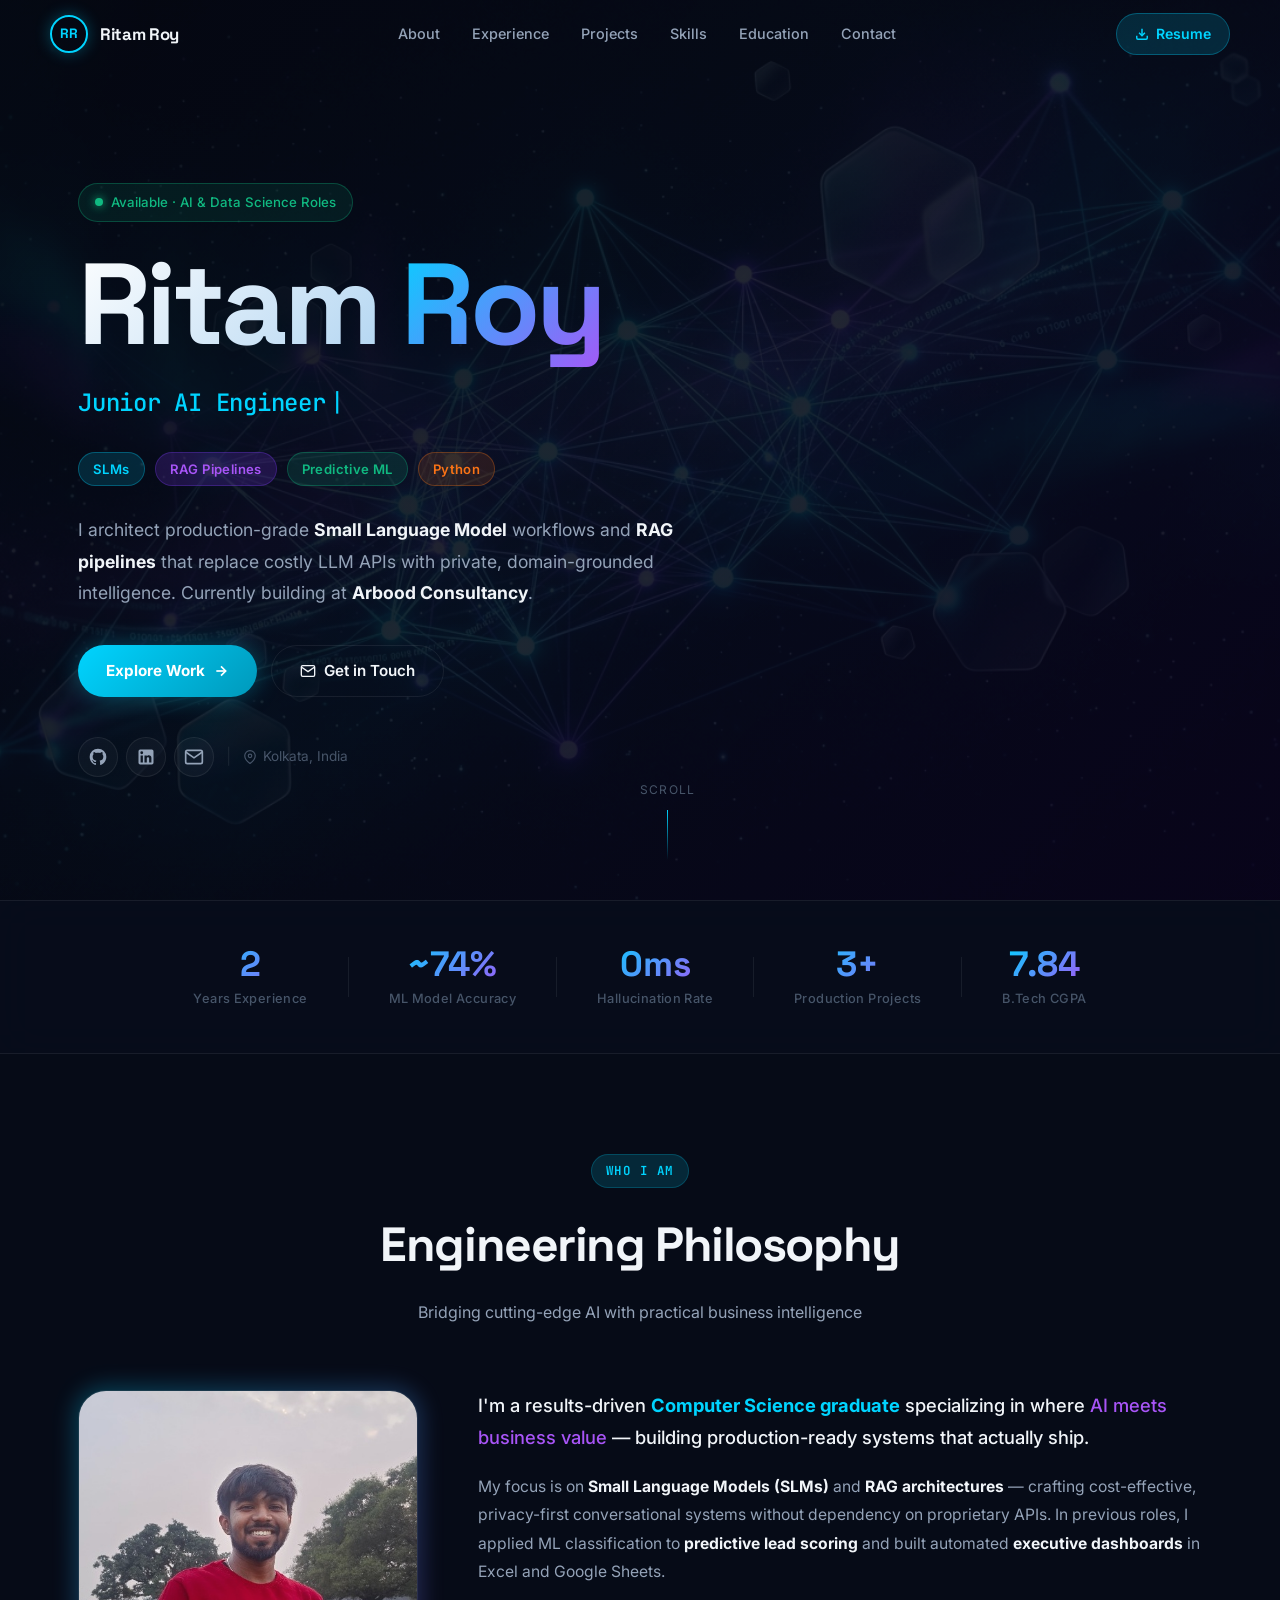
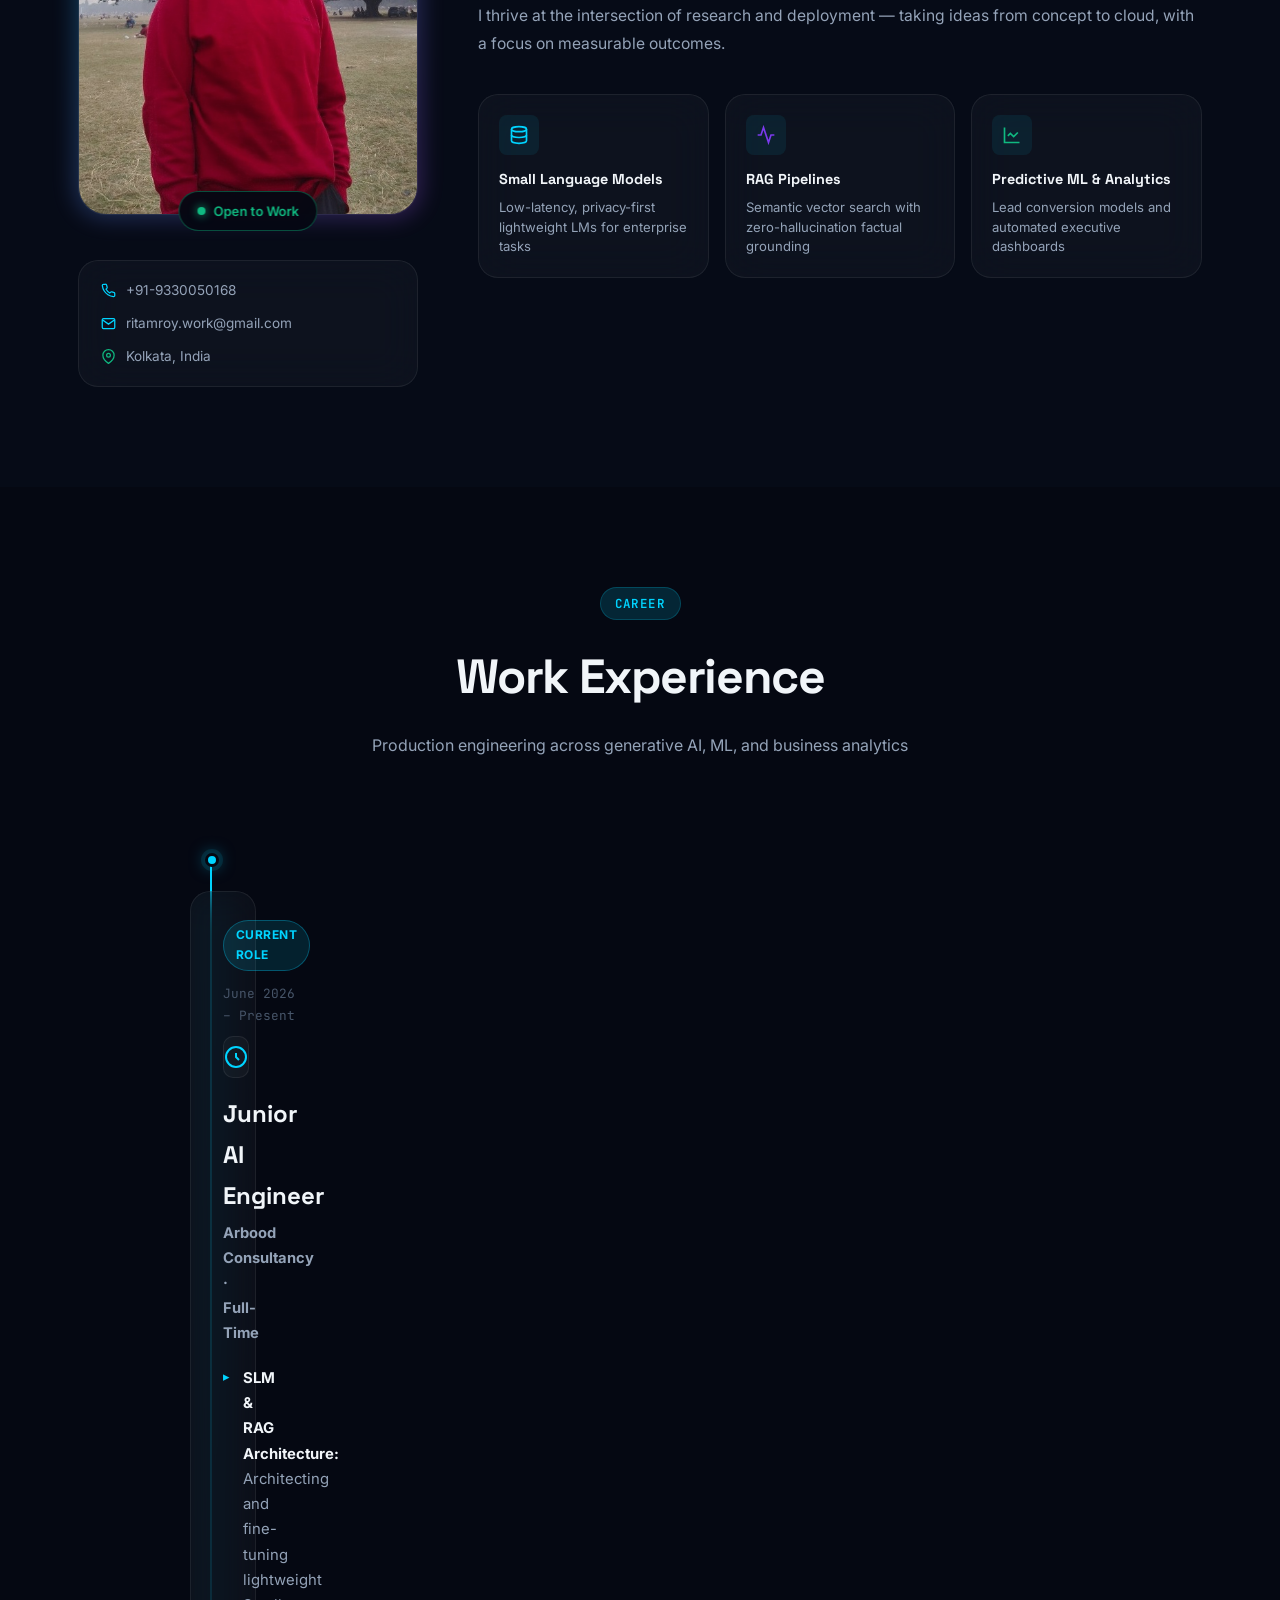
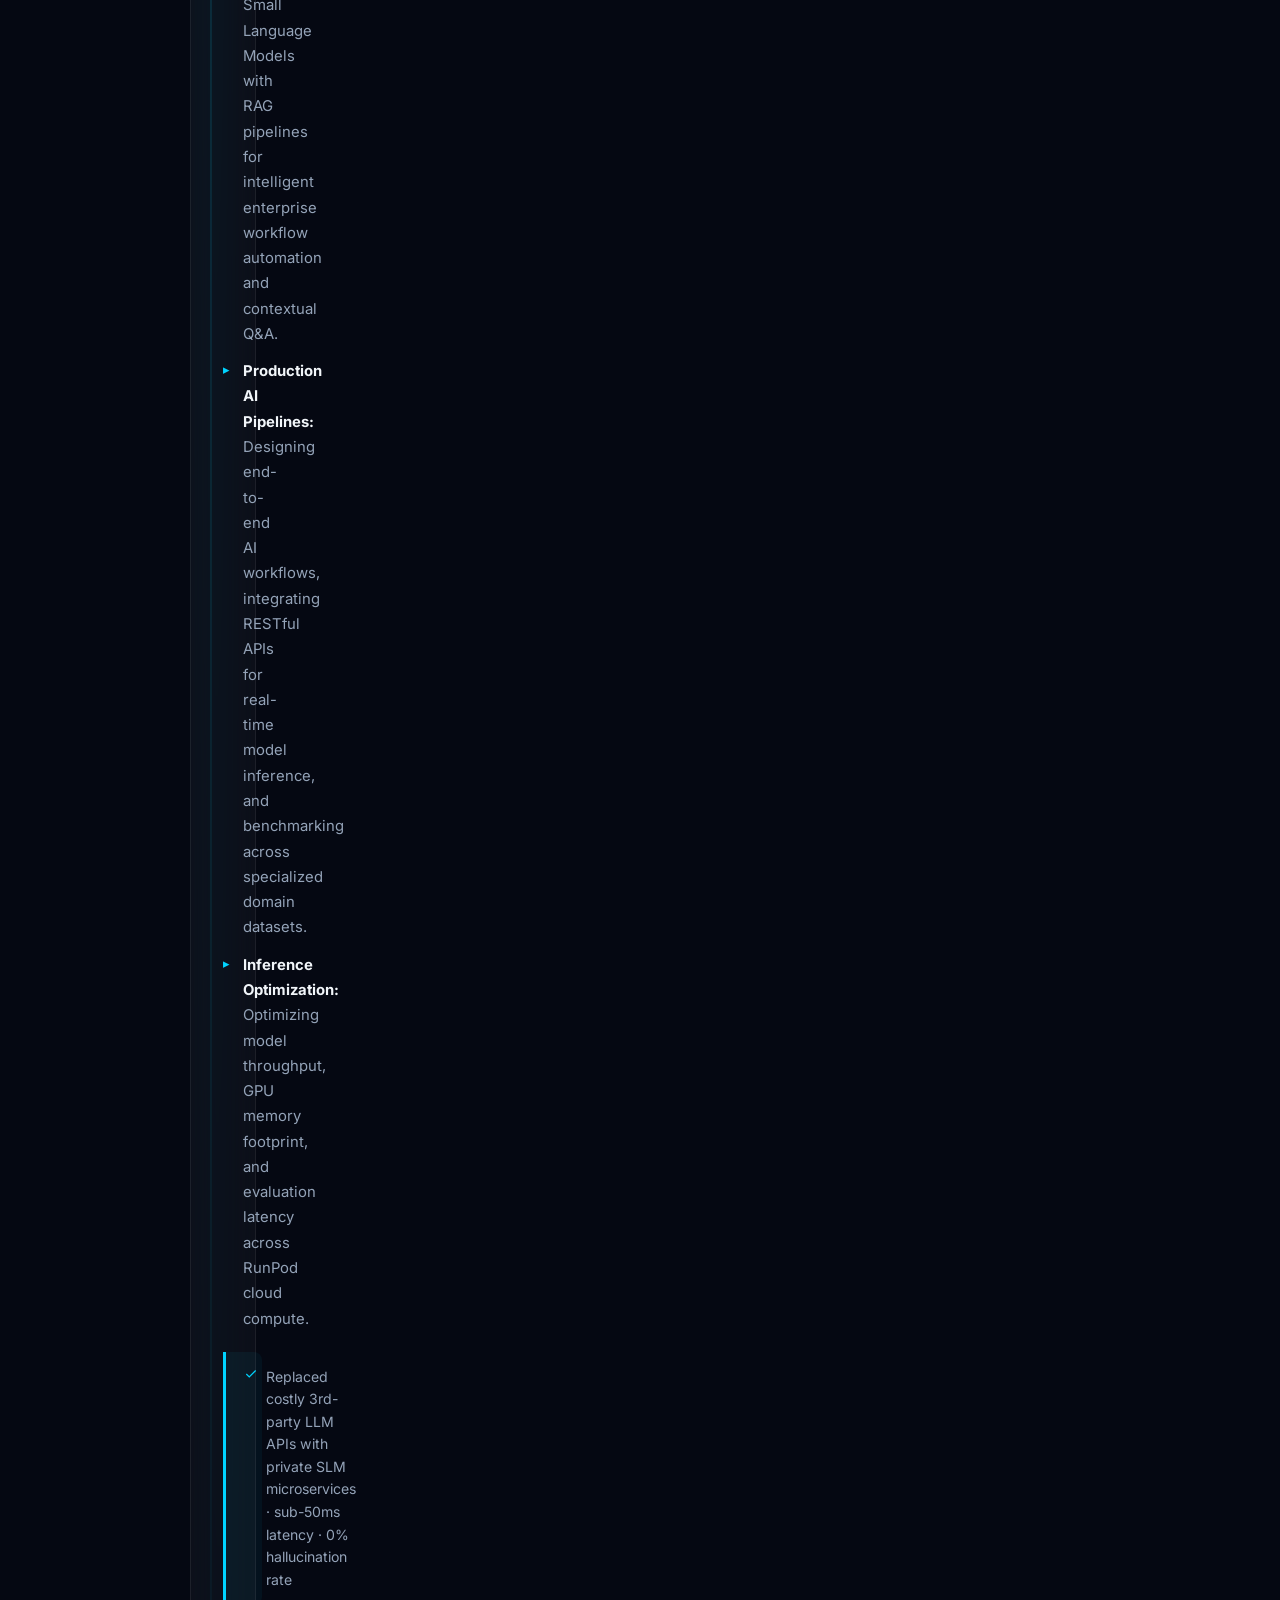
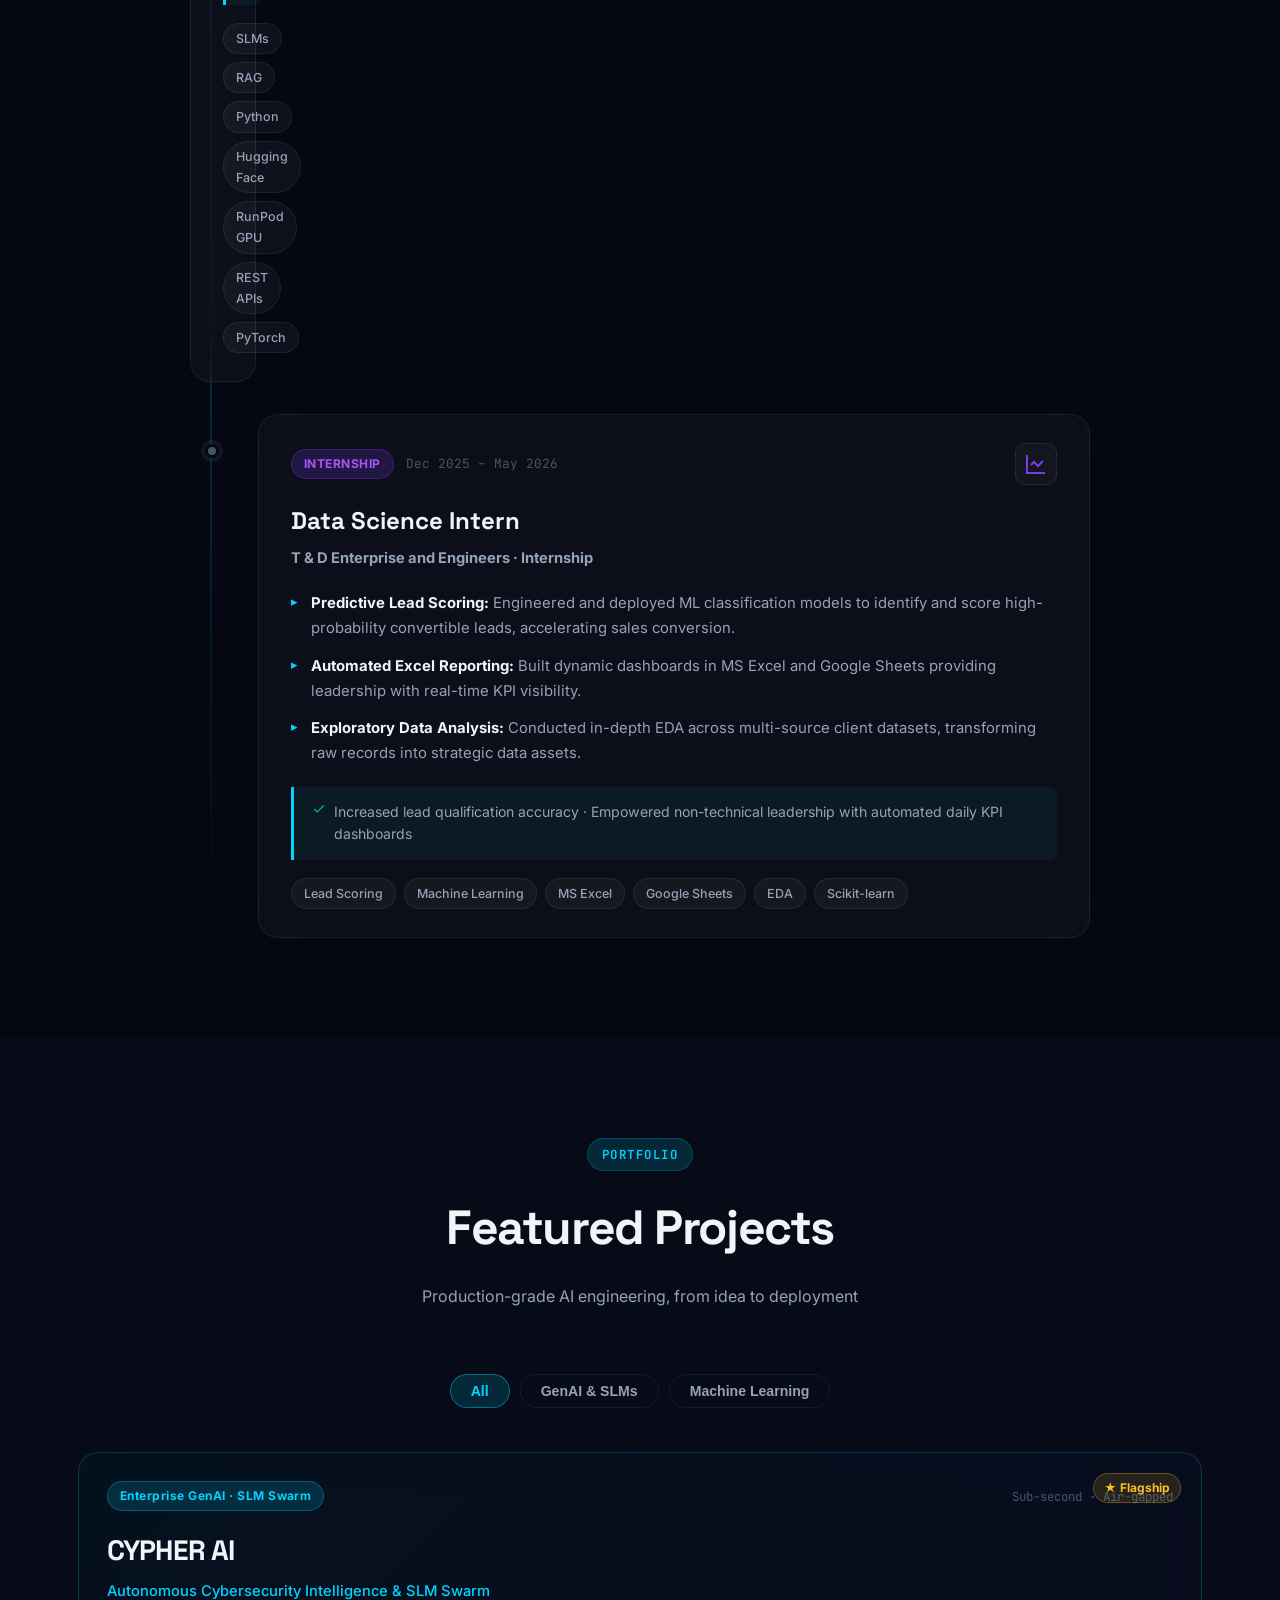
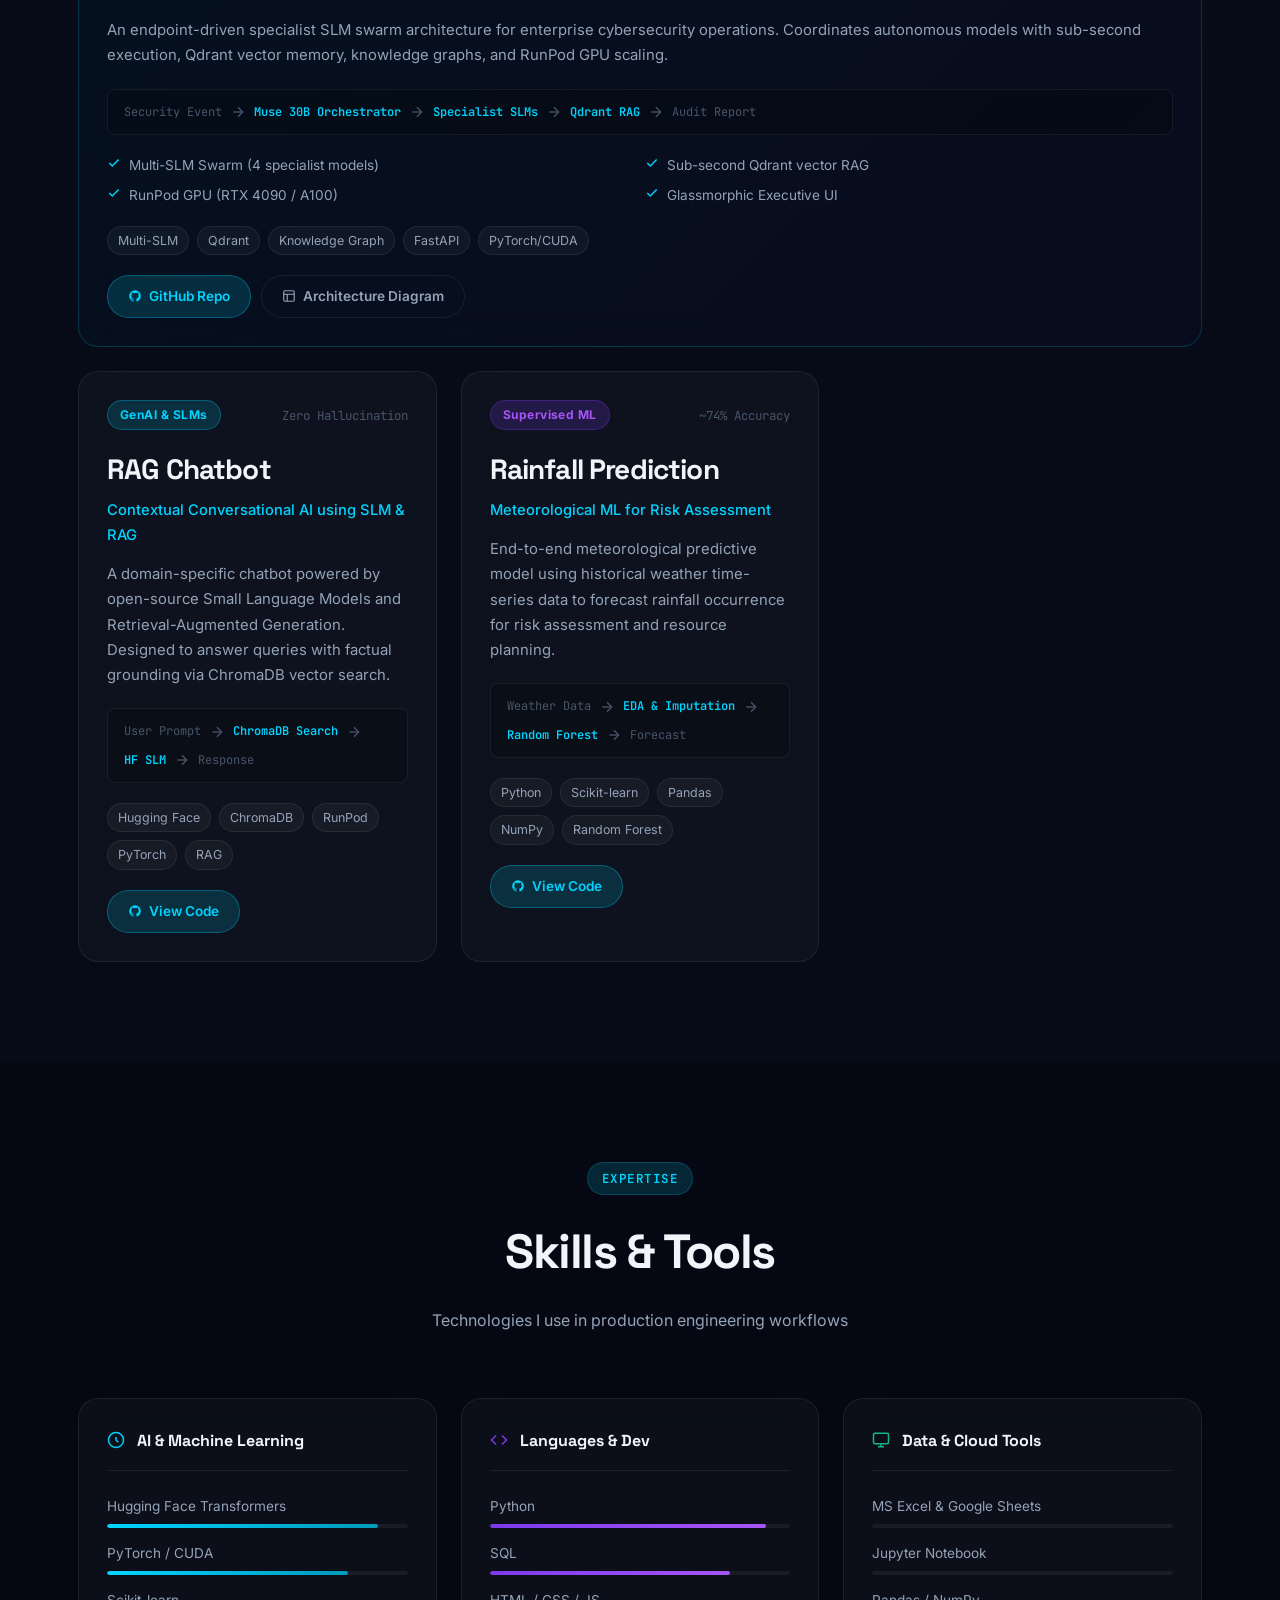
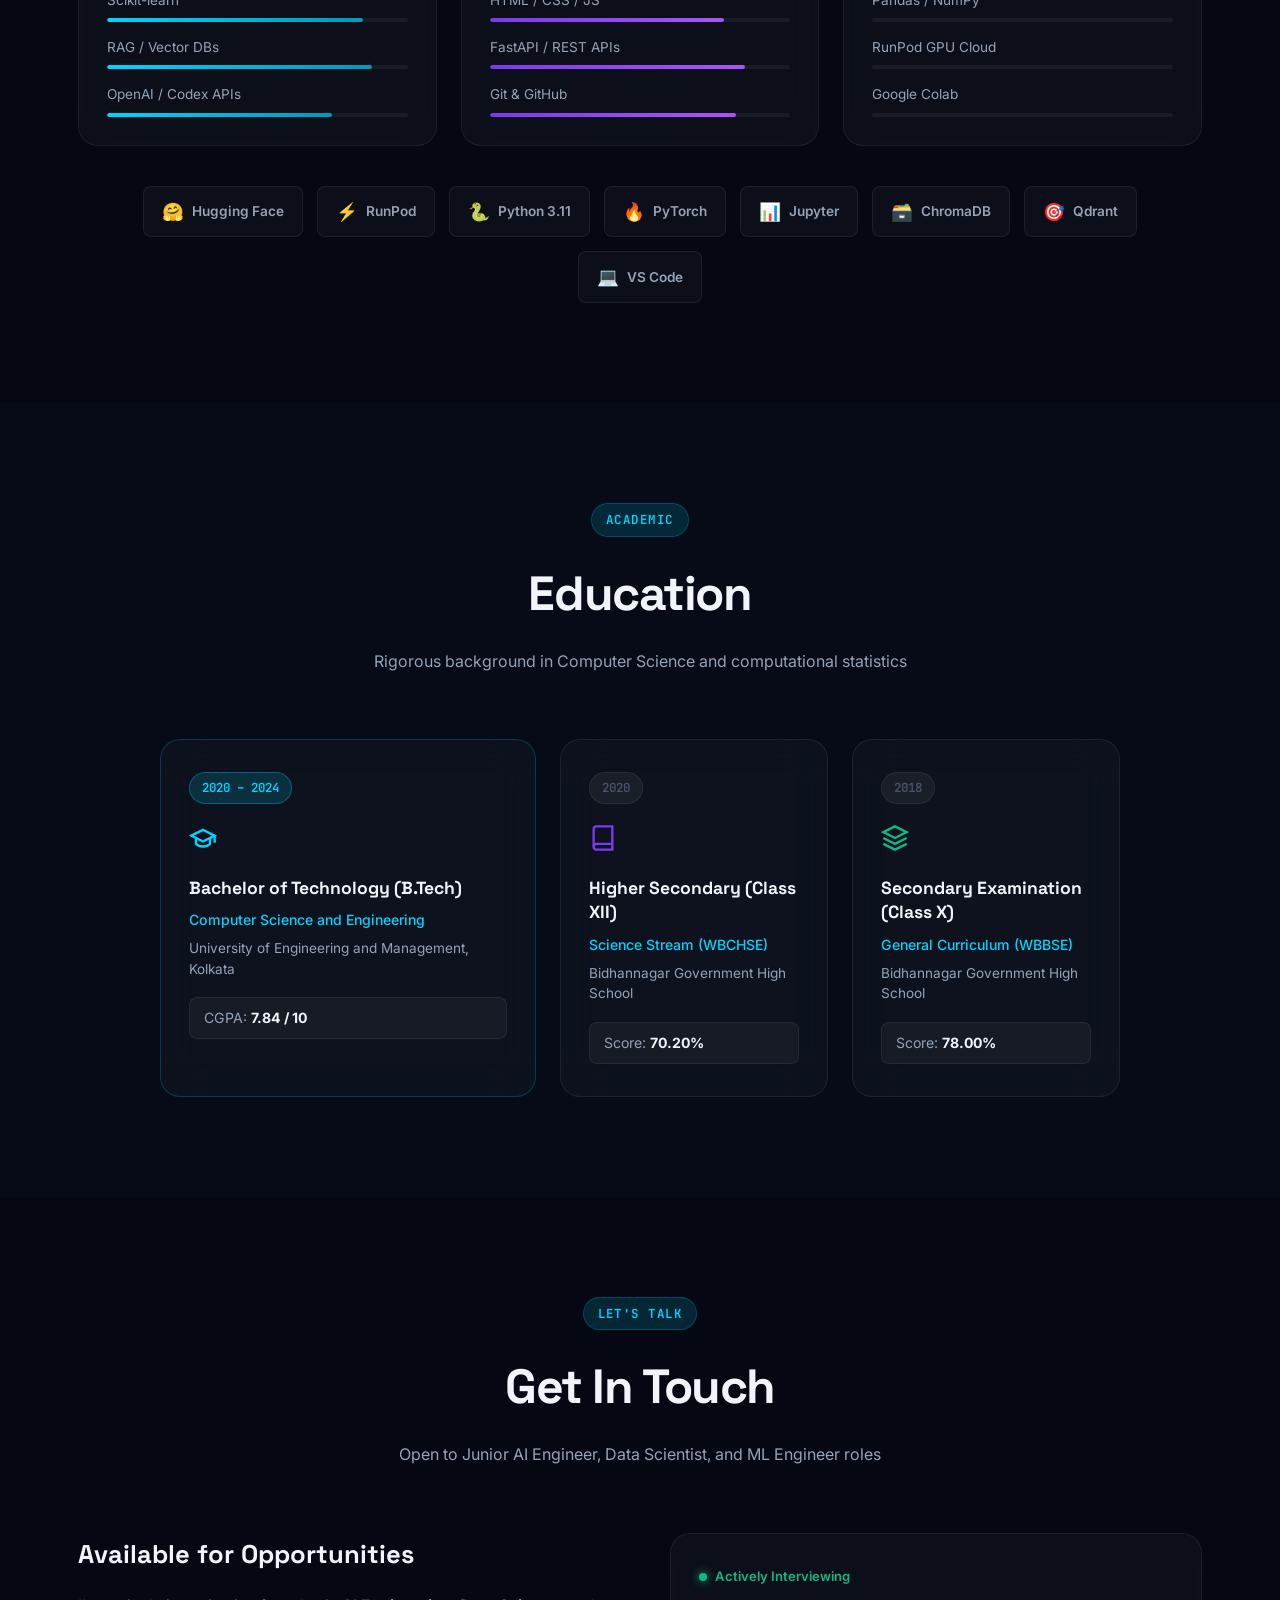
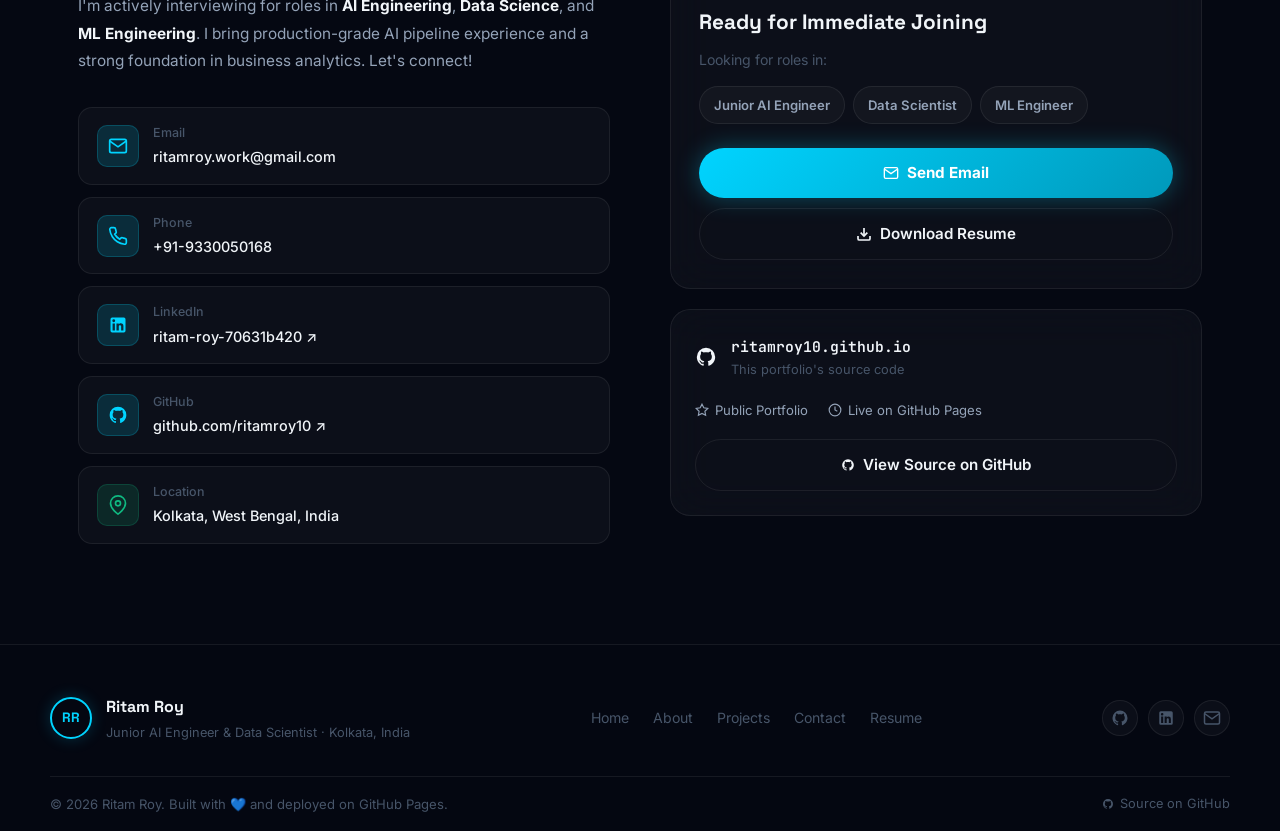
==== commit 7542f8e5: "feat: Launch premium portfolio v2 - cinematic design with particle animations, glassmorphism, and sc" ====
--- a/index.html
+++ b/index.html
@@ -1,663 +1,766 @@
-<!DOCTYPE html>
-<html lang="en">
-<head>
-  <meta charset="UTF-8">
-  <meta name="viewport" content="width=device-width, initial-scale=1.0">
-  <title>Ritam Roy | Junior AI Engineer & Data Scientist</title>
-  <meta name="description" content="Professional portfolio of Ritam Roy. Junior AI Engineer and Data Scientist specializing in Small Language Models (SLMs), RAG pipelines, predictive machine learning, and data analytics.">
-  <link rel="preconnect" href="https://fonts.googleapis.com">
-  <link rel="preconnect" href="https://fonts.gstatic.com" crossorigin>
-  <link href="https://fonts.googleapis.com/css2?family=Inter:wght@300;400;500;600;700;800&family=JetBrains+Mono:wght@400;500&display=swap" rel="stylesheet">
-  <link rel="stylesheet" href="style.css">
-</head>
-<body>
-  <!-- Header / Navigation -->
-  <header class="site-header">
-    <div class="header-inner">
-      <a href="#home" class="brand">
-        <span class="brand-avatar">RR</span>
-        <div class="brand-info">
-          <span class="brand-name">Ritam Roy</span>
-          <span class="brand-title">Junior AI Engineer</span>
-        </div>
-      </a>
-
-      <nav class="nav-links" id="navLinks">
-        <a href="#about" class="nav-item">About</a>
-        <a href="#experience" class="nav-item">Experience</a>
-        <a href="#projects" class="nav-item">Projects</a>
-        <a href="#tools" class="nav-item">Tools</a>
-        <a href="#education" class="nav-item">Education</a>
-        <a href="#contact" class="nav-item">Contact</a>
-      </nav>
-
-      <div class="header-cta">
-        <a href="Ritam_Roy_Resume.pdf" class="btn btn-resume" download="Ritam_Roy_Resume.pdf" title="Download Official PDF Resume">
-          <svg width="15" height="15" viewBox="0 0 24 24" fill="none" stroke="currentColor" stroke-width="2.2"><path d="M21 15v4a2 2 0 0 1-2 2H5a2 2 0 0 1-2-2v-4"/><polyline points="7 10 12 15 17 10"/><line x1="12" y1="15" x2="12" y2="3"/></svg>
-          <span>Resume PDF</span>
-        </a>
-        <button class="mobile-menu-btn" id="mobileMenuBtn" aria-label="Toggle Menu">
-          <span></span><span></span><span></span>
-        </button>
-      </div>
-    </div>
-  </header>
-
-  <main>
-    <!-- HERO SECTION -->
-    <section class="hero-section" id="home">
-      <div class="section-container hero-container">
-        <div class="hero-text-col">
-          <div class="recruiter-badge">
-            <span class="status-pulse"></span>
-            <span>Available for Full-Time Roles • AI & Data Science</span>
-          </div>
-
-          <h1 class="hero-name">
-            Ritam Roy
-          </h1>
-          <h2 class="hero-role">
-            Junior AI Engineer & Data Scientist
-          </h2>
-
-          <p class="hero-bio">
-            I specialize in building production <strong>Small Language Model (SLM)</strong> workflows, implementing <strong>Retrieval-Augmented Generation (RAG)</strong> pipelines, and developing predictive machine learning models that deliver real business impact. Currently engineering AI solutions at <strong>Arbood Consultancy</strong>; previously delivered data science & lead targeting models at <strong>T & D Enterprise and Engineers</strong>.
-          </p>
-
-          <!-- Core Competencies Chips -->
-          <div class="competencies-chips">
-            <span class="chip">Small Language Models (SLMs)</span>
-            <span class="chip">RAG Pipelines</span>
-            <span class="chip">Predictive ML</span>
-            <span class="chip">Lead Scoring</span>
-            <span class="chip">MS Excel & Spreadsheets</span>
-            <span class="chip">REST APIs</span>
-          </div>
-
-          <div class="hero-actions">
-            <a href="Ritam_Roy_Resume.pdf" class="btn btn-primary" download="Ritam_Roy_Resume.pdf">
-              <svg width="16" height="16" viewBox="0 0 24 24" fill="none" stroke="currentColor" stroke-width="2.2"><path d="M21 15v4a2 2 0 0 1-2 2H5a2 2 0 0 1-2-2v-4"/><polyline points="7 10 12 15 17 10"/><line x1="12" y1="15" x2="12" y2="3"/></svg>
-              <span>Download Resume (Single Page PDF)</span>
-            </a>
-            <a href="mailto:ritamroy.work@gmail.com" class="btn btn-secondary">
-              <svg width="16" height="16" viewBox="0 0 24 24" fill="none" stroke="currentColor" stroke-width="2.2"><path d="M4 4h16c1.1 0 2 .9 2 2v12c0 1.1-.9 2-2 2H4c-1.1 0-2-.9-2-2V6c0-1.1.9-2 2-2z"/><polyline points="22,6 12,13 2,6"/></svg>
-              <span>Get In Touch</span>
-            </a>
-          </div>
-
-          <!-- Quick contact row -->
-          <div class="contact-quickbar">
-            <a href="mailto:ritamroy.work@gmail.com" class="quick-contact-item">
-              <svg width="16" height="16" viewBox="0 0 24 24" fill="none" stroke="currentColor" stroke-width="2"><path d="M4 4h16c1.1 0 2 .9 2 2v12c0 1.1-.9 2-2 2H4c-1.1 0-2-.9-2-2V6c0-1.1.9-2 2-2z"/><polyline points="22,6 12,13 2,6"/></svg>
-              <span>ritamroy.work@gmail.com</span>
-            </a>
-            <a href="tel:+918282888740" class="quick-contact-item">
-              <svg width="16" height="16" viewBox="0 0 24 24" fill="none" stroke="currentColor" stroke-width="2"><path d="M22 16.92v3a2 2 0 0 1-2.18 2 19.79 19.79 0 0 1-8.63-3.07 19.5 19.5 0 0 1-6-6 19.79 19.79 0 0 1-3.07-8.67A2 2 0 0 1 4.11 2h3a2 2 0 0 1 2 1.72 12.84 12.84 0 0 0 .7 2.81 2 2 0 0 1-.45 2.11L8.09 9.91a16 16 0 0 0 6 6l1.27-1.27a2 2 0 0 1 2.11-.45 12.84 12.84 0 0 0 2.81.7A2 2 0 0 1 22 16.92z"/></svg>
-              <span>+91-8282888740</span>
-            </a>
-            <span class="quick-contact-item">
-              <svg width="16" height="16" viewBox="0 0 24 24" fill="none" stroke="currentColor" stroke-width="2"><path d="M21 10c0 7-9 13-9 13s-9-6-9-13a9 9 0 0 1 18 0z"/><circle cx="12" cy="10" r="3"/></svg>
-              <span>Kolkata, India</span>
-            </span>
-          </div>
-        </div>
-
-        <!-- PROFILE PHOTO -->
-        <div class="hero-photo-col">
-          <div class="engineer-card">
-            <div class="photo-container">
-              <img src="ritam_avatar.jpg" alt="Ritam Roy - AI Engineer & Data Scientist" class="engineer-photo">
-            </div>
-            <div class="card-caption">
-              <div class="caption-title">Ritam Roy</div>
-              <div class="caption-sub">B.Tech CSE (2024) • Junior AI Engineer</div>
-              <div class="caption-status">
-                <span class="dot-green"></span> Ready for Next Opportunity
-              </div>
-            </div>
-          </div>
-        </div>
-      </div>
-    </section>
-
-    <!-- ABOUT SECTION -->
-    <section class="site-section" id="about">
-      <div class="section-container">
-        <div class="section-title-wrap">
-          <span class="section-kicker">Professional Background</span>
-          <h2 class="section-heading">About Me</h2>
-        </div>
-
-        <div class="about-grid">
-          <div class="about-narrative">
-            <p>
-              I am a results-oriented Computer Science graduate with hands-on experience in <strong>Machine Learning</strong>, <strong>Data Science</strong>, and <strong>Business Analysis</strong>. Over the past year, I have transitioned from academic rigor into building real-world enterprise AI pipelines and business intelligence systems.
-            </p>
-            <p>
-              My day-to-day focus centers on <strong>Small Language Models (SLMs)</strong> and <strong>Retrieval-Augmented Generation (RAG)</strong> architectures—crafting cost-effective, private, and domain-grounded conversational systems. In previous data science work, I leveraged machine learning classification algorithms to solve high-stakes business challenges like <strong>lead conversion prediction</strong>, while building automated spreadsheets in <strong>MS Excel and Google Sheets</strong> to maintain operational transparency across teams.
-            </p>
-          </div>
-
-          <div class="key-facts-panel">
-            <h3 class="panel-title">Candidate Snapshot</h3>
-            <ul class="facts-list">
-              <li>
-                <span class="fact-label">Education:</span>
-                <span class="fact-value">B.Tech in Computer Science & Engineering (CGPA: 7.84)</span>
-              </li>
-              <li>
-                <span class="fact-label">Current Role:</span>
-                <span class="fact-value">Junior AI Engineer @ Arbood Consultancy</span>
-              </li>
-              <li>
-                <span class="fact-label">Previous Internship:</span>
-                <span class="fact-value">Data Science Intern @ T & D Enterprise and Engineers</span>
-              </li>
-              <li>
-                <span class="fact-label">Primary Languages:</span>
-                <span class="fact-value">Python (Pandas, NumPy, Scikit-learn, PyTorch)</span>
-              </li>
-              <li>
-                <span class="fact-label">Key ML Focus:</span>
-                <span class="fact-value">Supervised Classification, Feature Engineering, EDA, RAG</span>
-              </li>
-              <li>
-                <span class="fact-label">Business Tools:</span>
-                <span class="fact-value">MS Excel (Dashboards, VLOOKUP), Google Sheets</span>
-              </li>
-              <li>
-                <span class="fact-label">Work Authorization:</span>
-                <span class="fact-value">Available Immediately • Open to Remote & Relocation</span>
-              </li>
-            </ul>
-          </div>
-        </div>
-      </div>
-    </section>
-
-    <!-- EXPERIENCE & INTERNSHIP SECTION -->
-    <section class="site-section bg-alt" id="experience">
-      <div class="section-container">
-        <div class="section-title-wrap">
-          <span class="section-kicker">Professional Track Record</span>
-          <h2 class="section-heading">Work Experience & Internship</h2>
-        </div>
-
-        <div class="experience-list">
-          <!-- Role 1: Arbood Consultancy -->
-          <article class="exp-card">
-            <div class="exp-header">
-              <div>
-                <span class="exp-type-badge fulltime">Full-Time Experience</span>
-                <h3 class="exp-role">Junior AI Engineer</h3>
-                <h4 class="exp-company">Arbood Consultancy Private Limited</h4>
-              </div>
-              <div class="exp-period">
-                <svg width="14" height="14" viewBox="0 0 24 24" fill="none" stroke="currentColor" stroke-width="2"><circle cx="12" cy="12" r="10"/><polyline points="12 6 12 12 16 14"/></svg>
-                <span>June 2026 – Present</span>
-              </div>
-            </div>
-
-            <div class="exp-body">
-              <ul class="exp-bullets">
-                <li>
-                  <strong>Small Language Models & RAG Architecture:</strong> Architecting and fine-tuning lightweight Small Language Models (SLMs) with Retrieval-Augmented Generation (RAG) pipelines for intelligent enterprise workflow automation and contextual question answering.
-                </li>
-                <li>
-                  <strong>Production AI Pipelines & REST APIs:</strong> Designing end-to-end AI workflows, integrating RESTful APIs for real-time model inference, and benchmarking evaluation metrics across specialized domain datasets.
-                </li>
-                <li>
-                  <strong>Inference & Resource Optimization:</strong> Optimizing model throughput, GPU memory footprint, and evaluation latency across cloud compute environments.
-                </li>
-              </ul>
-
-              <div class="exp-tags">
-                <span class="exp-tag">SLMs</span>
-                <span class="exp-tag">RAG</span>
-                <span class="exp-tag">Python</span>
-                <span class="exp-tag">Hugging Face</span>
-                <span class="exp-tag">REST APIs</span>
-                <span class="exp-tag">PyTorch</span>
-              </div>
-            </div>
-          </article>
-
-          <!-- Role 2: T & D Enterprise and Engineers -->
-          <article class="exp-card">
-            <div class="exp-header">
-              <div>
-                <span class="exp-type-badge intern">Internship Experience</span>
-                <h3 class="exp-role">Data Science Intern</h3>
-                <h4 class="exp-company">T & D Enterprise and Engineers</h4>
-              </div>
-              <div class="exp-period">
-                <svg width="14" height="14" viewBox="0 0 24 24" fill="none" stroke="currentColor" stroke-width="2"><circle cx="12" cy="12" r="10"/><polyline points="12 6 12 12 16 14"/></svg>
-                <span>Dec 2025 – May 2026</span>
-              </div>
-            </div>
-
-            <div class="exp-body">
-              <ul class="exp-bullets">
-                <li>
-                  <strong>Predictive Lead Scoring with ML & AI:</strong> Engineered and deployed machine learning classification models to accurately identify, score, and target high-probability convertible leads, significantly accelerating sales conversion rates.
-                </li>
-                <li>
-                  <strong>Automated MS Excel & Spreadsheet Reporting:</strong> Designed, built, and maintained structured progress spreadsheets and dynamic dashboards in MS Excel and Google Sheets to provide leadership and cross-functional teams with crystal-clear visibility into project milestones, pipeline velocity, and KPIs.
-                </li>
-                <li>
-                  <strong>Exploratory Data Analysis (EDA) & Cleaning:</strong> Conducted in-depth exploratory data analysis and data preprocessing across multi-source client datasets, uncovering actionable trends and transforming messy records into strategic data assets.
-                </li>
-              </ul>
-
-              <div class="exp-tags">
-                <span class="exp-tag">Lead Scoring</span>
-                <span class="exp-tag">Machine Learning</span>
-                <span class="exp-tag">MS Excel</span>
-                <span class="exp-tag">Google Sheets</span>
-                <span class="exp-tag">EDA</span>
-                <span class="exp-tag">Scikit-learn</span>
-                <span class="exp-tag">Business Analysis</span>
-              </div>
-            </div>
-          </article>
-        </div>
-      </div>
-    </section>
-
-    <!-- PROJECTS SECTION -->
-    <section class="site-section" id="projects">
-      <div class="section-container">
-        <div class="section-title-wrap">
-          <span class="section-kicker">Technical Portfolio</span>
-          <h2 class="section-heading">Featured Projects</h2>
-        </div>
-
-        <div class="projects-grid">
-          <!-- Project 1: Rainfall Prediction -->
-          <div class="proj-card">
-            <div class="proj-top">
-              <span class="proj-badge">Supervised ML</span>
-              <span class="proj-metric">Accuracy: ~74%</span>
-            </div>
-            <h3 class="proj-title">Rainfall Prediction Using Machine Learning</h3>
-            <p class="proj-summary">
-              An end-to-end meteorological predictive model developed using historical weather time-series data to accurately forecast rainfall occurrence for risk assessment and resource planning.
-            </p>
-            <ul class="proj-bullets">
-              <li>Engineered feature extraction pipelines, handled missing value imputation, and addressed multicollinearity on meteorological data.</li>
-              <li>Evaluated multiple classification algorithms including Random Forest and Logistic Regression, achieving ~74% cross-validated accuracy.</li>
-              <li>Structured end-to-end model evaluation reports for feature importance interpretation.</li>
-            </ul>
-            <div class="proj-footer">
-              <div class="proj-stack">
-                <span>Python</span>
-                <span>Scikit-learn</span>
-                <span>Pandas</span>
-                <span>NumPy</span>
-                <span>Random Forest</span>
-              </div>
-              <div class="proj-actions">
-                <a href="https://github.com" target="_blank" rel="noopener noreferrer" class="link-btn">
-                  <svg width="14" height="14" viewBox="0 0 24 24" fill="none" stroke="currentColor" stroke-width="2"><path d="M9 19c-5 1.5-5-2.5-7-3m14 6v-3.87a3.37 3.37 0 0 0-.94-2.61c3.14-.35 6.44-1.54 6.44-7A5.44 5.44 0 0 0 20 4.77 5.07 5.07 0 0 0 19.91 1S18.73.65 16 2.48a13.38 13.38 0 0 0-7 0C6.27.65 5.09 1 5.09 1A5.07 5.07 0 0 0 5 4.77a5.44 5.44 0 0 0-1.5 3.78c0 5.42 3.3 6.61 6.44 7A3.37 3.37 0 0 0 9 18.13V22"/></svg>
-                  <span>Code Repo</span>
-                </a>
-              </div>
-            </div>
-          </div>
-
-          <!-- Project 2: Chatbot Building Using SLM & RAG -->
-          <div class="proj-card featured">
-            <div class="proj-top">
-              <span class="proj-badge badge-accent">GenAI & SLMs</span>
-              <span class="proj-metric">Zero Hallucination Grounding</span>
-            </div>
-            <h3 class="proj-title">Chatbot Building Using SLM & RAG</h3>
-            <p class="proj-summary">
-              A contextual conversational assistant powered by open-source Small Language Models and Retrieval-Augmented Generation, engineered to answer domain queries with factual grounding.
-            </p>
-            <ul class="proj-bullets">
-              <li>Built an end-to-end RAG retrieval pipeline incorporating vector search and external REST APIs to fetch real-time facts and prevent hallucination.</li>
-              <li>Fine-tuned and benchmarked open-source SLMs from Hugging Face on RunPod cloud GPU instances, optimizing latency and throughput.</li>
-              <li>Curated and evaluated benchmark datasets from Kaggle to measure response relevance and accuracy.</li>
-            </ul>
-            <div class="proj-footer">
-              <div class="proj-stack">
-                <span>Hugging Face</span>
-                <span>RunPod GPU</span>
-                <span>PyTorch</span>
-                <span>RAG</span>
-                <span>REST APIs</span>
-              </div>
-              <div class="proj-actions">
-                <a href="https://github.com" target="_blank" rel="noopener noreferrer" class="link-btn">
-                  <svg width="14" height="14" viewBox="0 0 24 24" fill="none" stroke="currentColor" stroke-width="2"><path d="M9 19c-5 1.5-5-2.5-7-3m14 6v-3.87a3.37 3.37 0 0 0-.94-2.61c3.14-.35 6.44-1.54 6.44-7A5.44 5.44 0 0 0 20 4.77 5.07 5.07 0 0 0 19.91 1S18.73.65 16 2.48a13.38 13.38 0 0 0-7 0C6.27.65 5.09 1 5.09 1A5.07 5.07 0 0 0 5 4.77a5.44 5.44 0 0 0-1.5 3.78c0 5.42 3.3 6.61 6.44 7A3.37 3.37 0 0 0 9 18.13V22"/></svg>
-                  <span>Code Repo</span>
-                </a>
-              </div>
-            </div>
-          </div>
-        </div>
-      </div>
-    </section>
-
-    <!-- TOOLS SECTION (Requested Tools with Real Brand Icons) -->
-    <section class="site-section bg-alt" id="tools">
-      <div class="section-container">
-        <div class="section-title-wrap">
-          <span class="section-kicker">Technical Ecosystem</span>
-          <h2 class="section-heading">Tools & Platforms Mastered</h2>
-          <p class="section-desc">
-            Directly utilized in engineering workflows, data analysis, model fine-tuning, and team collaboration.
-          </p>
-        </div>
-
-        <div class="tools-grid">
-          
-        <div class="tool-card" id="tool-sheets">
-          <div class="tool-card-top">
-            <div class="tool-icon">
-              <svg xmlns="http://www.w3.org/2000/svg" viewBox="0 0 48 48" width="48" height="48">
-  <path fill="#0F9D58" d="M30 4H12a4 4 0 0 0-4 4v32a4 4 0 0 0 4 4h24a4 4 0 0 0 4-4V14L30 4z"/>
-  <path fill="#87CEAC" d="M30 4v10h10L30 4z"/>
-  <path fill="#0B8043" opacity=".2" d="M30 14h10L30 4v10z"/>
-  <path fill="#fff" d="M14 20h20v18H14z"/>
-  <path fill="#0F9D58" d="M16 22h16v3H16zm0 5h16v3H16zm0 5h16v3H16zm6-10v13h-2V22h2zm6 0v13h-2V22h2z"/>
-</svg>
-            </div>
-            <div class="tool-badges">
-              <span class="tool-cat">Data & Analysis</span>
-              <span class="tool-exp">Advanced</span>
-            </div>
-          </div>
-          <h3 class="tool-name">Google Sheets</h3>
-          <p class="tool-desc">Cross-team milestone tracking, real-time collaboration spreadsheets, and automated progress reporting.</p>
-        </div>
-
-        <div class="tool-card" id="tool-excel">
-          <div class="tool-card-top">
-            <div class="tool-icon">
-              <svg xmlns="http://www.w3.org/2000/svg" viewBox="0 0 48 48" width="48" height="48">
-  <path fill="#107C41" d="M37 6H17a3 3 0 0 0-3 3v4h17a3 3 0 0 1 3 3v16h3a3 3 0 0 0 3-3V9a3 3 0 0 0-3-3z"/>
-  <path fill="#1F9A55" d="M34 13H14a3 3 0 0 0-3 3v22a3 3 0 0 0 3 3h20a3 3 0 0 0 3-3V16a3 3 0 0 0-3-3z"/>
-  <path fill="#0C592C" opacity=".2" d="M34 13h-3v28h3a3 3 0 0 0 3-3V16a3 3 0 0 0-3-3z"/>
-  <path fill="#fff" opacity=".3" d="M19 18h12v3H19zm0 5h12v3H19zm0 5h12v3H19zm0 5h12v3H19z"/>
-  <path fill="#107C41" d="M22 13H6a3 3 0 0 0-3 3v16a3 3 0 0 0 3 3h16a3 3 0 0 0 3-3V16a3 3 0 0 0-3-3z"/>
-  <path fill="#fff" d="m9.2 30.6 3.6-6.4-3.4-6.2h3l1.9 4.1 2-4.1h2.9l-3.4 6.2 3.6 6.4h-3l-2.1-4.4-2.2 4.4z"/>
-</svg>
-            </div>
-            <div class="tool-badges">
-              <span class="tool-cat">Data & Analysis</span>
-              <span class="tool-exp">Advanced</span>
-            </div>
-          </div>
-          <h3 class="tool-name">Microsoft Excel</h3>
-          <p class="tool-desc">Complex formula logic, PivotTables, VLOOKUP/XLOOKUP, KPI dashboards, and progress reporting for teams.</p>
-        </div>
-
-        <div class="tool-card" id="tool-hugging_face">
-          <div class="tool-card-top">
-            <div class="tool-icon">
-              <svg xmlns="http://www.w3.org/2000/svg" viewBox="0 0 48 48" width="48" height="48">
-  <circle cx="24" cy="24" r="22" fill="#FFD21E"/>
-  <ellipse cx="16" cy="19" rx="3.2" ry="4.2" fill="#000"/>
-  <ellipse cx="32" cy="19" rx="3.2" ry="4.2" fill="#000"/>
-  <circle cx="15" cy="17.5" r="1.3" fill="#FFF"/>
-  <circle cx="31" cy="17.5" r="1.3" fill="#FFF"/>
-  <circle cx="10" cy="25" r="3.2" fill="#FF7F7F" opacity=".7"/>
-  <circle cx="38" cy="25" r="3.2" fill="#FF7F7F" opacity=".7"/>
-  <path d="M16 26c0 5 3.5 8 8 8s8-3 8-8" stroke="#000" stroke-width="2.5" stroke-linecap="round" fill="#D32F2F"/>
-  <path d="M5 32c2-4 8-3 10 2s-5 6-9 2z" fill="#FFA726" stroke="#000" stroke-width="1.2"/>
-  <path d="M43 32c-2-4-8-3-10 2s5 6 9 2z" fill="#FFA726" stroke="#000" stroke-width="1.2"/>
-</svg>
-            </div>
-            <div class="tool-badges">
-              <span class="tool-cat">AI & Transformers</span>
-              <span class="tool-exp">Production</span>
-            </div>
-          </div>
-          <h3 class="tool-name">Hugging Face</h3>
-          <p class="tool-desc">Open-source model exploration, Transformers library, SLM fine-tuning, and model evaluation benchmarks.</p>
-        </div>
-
-        <div class="tool-card" id="tool-colab">
-          <div class="tool-card-top">
-            <div class="tool-icon">
-              <svg xmlns="http://www.w3.org/2000/svg" viewBox="0 0 48 48" width="48" height="48">
-  <path fill="#E8710A" d="M15 16c-4.42 0-8 3.58-8 8s3.58 8 8 8c3.15 0 5.88-1.82 7.21-4.43-1.54-1.03-2.75-2.44-3.49-4.1-.66-1.47-2.08-2.47-3.72-2.47-2.21 0-4 1.79-4 4s1.79 4 4 4c1.14 0 2.13-.64 2.63-1.57.16.61.42 1.19.77 1.72-.82.53-1.81.85-2.8.85-2.21 0-4-1.79-4-4s1.79-4 4-4c1.79 0 3.28 1.19 3.78 2.82.72-1.77 2.02-3.27 3.67-4.3C21.07 16.98 18.18 16 15 16z"/>
-  <path fill="#F9AB00" d="M33 16c-3.18 0-6.07.98-7.45 2.52 1.65 1.03 2.95 2.53 3.67 4.3.5-1.63 1.99-2.82 3.78-2.82 2.21 0 4 1.79 4 4s-1.79 4-4 4c-.99 0-1.98-.32-2.8-.85.35-.53.61-1.11.77-1.72.5.93 1.49 1.57 2.63 1.57 2.21 0 4-1.79 4-4s-1.79-4-4-4c-1.64 0-3.06 1-3.72 2.47-.74 1.66-1.95 3.07-3.49 4.1C27.12 30.18 29.85 32 33 32c4.42 0 8-3.58 8-8s-3.58-8-8-8z"/>
-</svg>
-            </div>
-            <div class="tool-badges">
-              <span class="tool-cat">Cloud & Prototyping</span>
-              <span class="tool-exp">Proficient</span>
-            </div>
-          </div>
-          <h3 class="tool-name">Google Colab</h3>
-          <p class="tool-desc">Rapid machine learning prototyping, GPU-accelerated training, and exploratory data analysis (EDA).</p>
-        </div>
-
-        <div class="tool-card" id="tool-runpod">
-          <div class="tool-card-top">
-            <div class="tool-icon">
-              <svg xmlns="http://www.w3.org/2000/svg" viewBox="0 0 48 48" width="48" height="48">
-  <rect width="48" height="48" rx="10" fill="#171520"/>
-  <path d="M24 7.5L39 16.2V33.6L24 42.3L9 33.6V16.2L24 7.5Z" fill="#6E3FF3"/>
-  <path d="M24 7.5L39 16.2L24 24.9L9 16.2L24 7.5Z" fill="#8855F9"/>
-  <path d="M9 16.2L24 24.9V42.3L9 33.6V16.2Z" fill="#5227CC"/>
-  <path d="M39 16.2L24 24.9V42.3L39 33.6V16.2Z" fill="#713CE8"/>
-  <circle cx="24" cy="24.9" r="4.5" fill="#FFFFFF"/>
-</svg>
-            </div>
-            <div class="tool-badges">
-              <span class="tool-cat">Cloud Infrastructure</span>
-              <span class="tool-exp">Production</span>
-            </div>
-          </div>
-          <h3 class="tool-name">RunPod GPU</h3>
-          <p class="tool-desc">Deploying low-latency SLM inference containers, managing GPU compute instances, and hosting model APIs.</p>
-        </div>
-
-        <div class="tool-card" id="tool-jupyter">
-          <div class="tool-card-top">
-            <div class="tool-icon">
-              <svg xmlns="http://www.w3.org/2000/svg" viewBox="0 0 48 48" width="48" height="48">
-  <path fill="#767677" d="M24 8C14.06 8 6 15.16 6 24s8.06 16 18 16 18-7.16 18-16S33.94 8 24 8zm0 29c-8.28 0-15-5.82-15-13s6.72-13 15-13 15 5.82 15 13-6.72 13-15 13z"/>
-  <circle cx="24" cy="6" r="3.5" fill="#F37626"/>
-  <circle cx="39" cy="14" r="2.5" fill="#F37626"/>
-  <circle cx="9" cy="34" r="2" fill="#F37626"/>
-  <path fill="#F37626" d="M12 24c0-6.63 5.37-12 12-12 4.2 0 7.87 2.17 9.96 5.44-1.56-.91-3.4-1.44-5.36-1.44-5.96 0-10.8 4.84-10.8 10.8 0 1.96.53 3.8 1.44 5.36C15.07 30.47 12 26.54 12 24z"/>
-</svg>
-            </div>
-            <div class="tool-badges">
-              <span class="tool-cat">Data Science</span>
-              <span class="tool-exp">Expert</span>
-            </div>
-          </div>
-          <h3 class="tool-name">Jupyter Notebook</h3>
-          <p class="tool-desc">Data cleaning with Pandas, statistical modeling, algorithmic experimentation, and Seaborn/Matplotlib visualization.</p>
-        </div>
-
-        <div class="tool-card" id="tool-codex">
-          <div class="tool-card-top">
-            <div class="tool-icon">
-              <svg xmlns="http://www.w3.org/2000/svg" viewBox="0 0 48 48" width="48" height="48">
-  <rect width="48" height="48" rx="10" fill="#0A0E17"/>
-  <g transform="translate(10, 10) scale(0.58)">
-    <path fill="none" stroke="#10A37F" stroke-width="2.8" stroke-linecap="round" stroke-linejoin="round" d="M43.2 20.4C42.4 15.8 38.6 12.3 34 12.1C33.3 12.1 32.6 12.2 32 12.5C30.6 8.5 26.8 5.7 22.4 5.7C19.7 5.7 17.2 6.9 15.5 8.9C15 8.6 14.4 8.4 13.8 8.4C9.7 8.4 6.2 11.5 5.8 15.6C2.2 18.1 0.4 22.4 1.2 26.7C2 31.3 5.8 34.8 10.4 35C11.1 35 11.8 34.9 12.4 34.6C13.8 38.6 17.6 41.4 22 41.4C24.7 41.4 27.2 40.2 28.9 38.2C29.4 38.5 30 38.7 30.6 38.7C34.7 38.7 38.2 35.6 38.6 31.5C42.2 29 44 24.7 43.2 20.4Z"/>
-    <path fill="none" stroke="#10A37F" stroke-width="2.5" stroke-linecap="round" d="M22 17v13m-5-9 10 5m-10 0 10-5"/>
-  </g>
-</svg>
-            </div>
-            <div class="tool-badges">
-              <span class="tool-cat">AI Engineering</span>
-              <span class="tool-exp">Production</span>
-            </div>
-          </div>
-          <h3 class="tool-name">OpenAI Codex</h3>
-          <p class="tool-desc">AI-assisted code generation, algorithmic optimization, API schema design, and rapid test writing.</p>
-        </div>
-
-        <div class="tool-card" id="tool-antigravity">
-          <div class="tool-card-top">
-            <div class="tool-icon">
-              <svg xmlns="http://www.w3.org/2000/svg" viewBox="0 0 48 48" width="48" height="48">
-  <rect width="48" height="48" rx="10" fill="#0A0E1A"/>
-  <path d="M24 7L38 15V33L24 41L10 33V15L24 7Z" stroke="#38BDF8" stroke-width="2.5" fill="#131B2E" fill-opacity="0.6"/>
-  <path d="M24 16L32 21V30L24 35L16 30V21L24 16Z" fill="#38BDF8" fill-opacity="0.3" stroke="#818CF8" stroke-width="1.8"/>
-  <line x1="24" y1="11" x2="24" y2="37" stroke="#38BDF8" stroke-width="2" stroke-linecap="round"/>
-  <line x1="13" y1="24" x2="35" y2="24" stroke="#818CF8" stroke-width="2" stroke-linecap="round"/>
-  <circle cx="24" cy="24" r="3.5" fill="#38BDF8"/>
-  <circle cx="24" cy="24" r="1.8" fill="#FFFFFF"/>
-</svg>
-            </div>
-            <div class="tool-badges">
-              <span class="tool-cat">Development</span>
-              <span class="tool-exp">Daily Driver</span>
-            </div>
-          </div>
-          <h3 class="tool-name">Antigravity IDE</h3>
-          <p class="tool-desc">Agentic coding workspace, autonomous multi-tool reasoning, and rapid end-to-end full-stack prototyping.</p>
-        </div>
-
-        <div class="tool-card" id="tool-vscode">
-          <div class="tool-card-top">
-            <div class="tool-icon">
-              <svg xmlns="http://www.w3.org/2000/svg" viewBox="0 0 48 48" width="48" height="48">
-  <path fill="#0065A9" d="m34.7 4.2-12 11.2-6.5-5L11 12.6l4 3.7-4 3.7 5.2 2.2 6.5-5 12 11.2a2.8 2.8 0 0 0 4.7-2V6.2a2.8 2.8 0 0 0-4.7-2Z"/>
-  <path fill="#007ACC" d="M37.5 41.8a2.8 2.8 0 0 0 1.9-2.6V8.8a2.8 2.8 0 0 0-1.9-2.6l-14.8 13.9 14.8 21.7Z"/>
-  <path fill="#1F9CF0" d="M34.7 43.8a2.8 2.8 0 0 0 4.7-2V30.5L22.7 18.2l-6.5 5 18.5 20.6Z"/>
-  <path fill="#0065A9" d="M11 12.6v22.8l7.2-5.4L11 24V12.6Z"/>
-</svg>
-            </div>
-            <div class="tool-badges">
-              <span class="tool-cat">Development</span>
-              <span class="tool-exp">Daily Driver</span>
-            </div>
-          </div>
-          <h3 class="tool-name">VS Code</h3>
-          <p class="tool-desc">Core Python development, Git version control, environment management, and full-stack project building.</p>
-        </div>
-        </div>
-      </div>
-    </section>
-
-    <!-- EDUCATION SECTION -->
-    <section class="site-section" id="education">
-      <div class="section-container">
-        <div class="section-title-wrap">
-          <span class="section-kicker">Academic Qualifications</span>
-          <h2 class="section-heading">Education</h2>
-        </div>
-
-        <div class="edu-row-cards">
-          <!-- B.Tech -->
-          <div class="edu-item-card primary-edu">
-            <div class="edu-year">2020 – 2024</div>
-            <h3 class="edu-title">Bachelor of Technology (B.Tech)</h3>
-            <div class="edu-dept">Computer Science and Engineering</div>
-            <div class="edu-school">University of Engineering and Management, Kolkata</div>
-            <div class="edu-score-pill">
-              <span>CGPA: <strong>7.84 / 10</strong></span>
-            </div>
-          </div>
-
-          <!-- HS -->
-          <div class="edu-item-card">
-            <div class="edu-year">2020</div>
-            <h3 class="edu-title">Higher Secondary (Class XII)</h3>
-            <div class="edu-dept">Science Stream (WBCHSE)</div>
-            <div class="edu-school">Bidhannagar Government High School</div>
-            <div class="edu-score-pill">
-              <span>Score: <strong>70.20%</strong></span>
-            </div>
-          </div>
-
-          <!-- 10th -->
-          <div class="edu-item-card">
-            <div class="edu-year">2018</div>
-            <h3 class="edu-title">Secondary Examination (Class X)</h3>
-            <div class="edu-dept">General Curriculum (WBBSE)</div>
-            <div class="edu-school">Bidhannagar Government High School</div>
-            <div class="edu-score-pill">
-              <span>Score: <strong>78.00%</strong></span>
-            </div>
-          </div>
-        </div>
-      </div>
-    </section>
-
-    <!-- RECRUITER CONTACT & RESUME CTA -->
-    <section class="site-section bg-alt" id="contact">
-      <div class="section-container">
-        <div class="hiring-banner">
-          <div class="hiring-text">
-            <span class="section-kicker">Hiring & Opportunities</span>
-            <h2 class="hiring-headline">Interested in discussing an engineering role?</h2>
-            <p class="hiring-sub">
-              I am actively interviewing for <strong>Junior AI Engineer</strong>, <strong>Data Scientist</strong>, and <strong>Machine Learning Engineer</strong> positions. Let's connect!
-            </p>
-
-            <div class="direct-contact-grid">
-              <a href="mailto:ritamroy.work@gmail.com" class="direct-contact-box">
-                <div class="contact-box-icon">
-                  <svg width="20" height="20" viewBox="0 0 24 24" fill="none" stroke="currentColor" stroke-width="2"><path d="M4 4h16c1.1 0 2 .9 2 2v12c0 1.1-.9 2-2 2H4c-1.1 0-2-.9-2-2V6c0-1.1.9-2 2-2z"/><polyline points="22,6 12,13 2,6"/></svg>
-                </div>
-                <div>
-                  <div class="box-lbl">Email Address</div>
-                  <div class="box-val">ritamroy.work@gmail.com</div>
-                </div>
-              </a>
-
-              <a href="tel:+918282888740" class="direct-contact-box">
-                <div class="contact-box-icon">
-                  <svg width="20" height="20" viewBox="0 0 24 24" fill="none" stroke="currentColor" stroke-width="2"><path d="M22 16.92v3a2 2 0 0 1-2.18 2 19.79 19.79 0 0 1-8.63-3.07 19.5 19.5 0 0 1-6-6 19.79 19.79 0 0 1-3.07-8.67A2 2 0 0 1 4.11 2h3a2 2 0 0 1 2 1.72 12.84 12.84 0 0 0 .7 2.81 2 2 0 0 1-.45 2.11L8.09 9.91a16 16 0 0 0 6 6l1.27-1.27a2 2 0 0 1 2.11-.45 12.84 12.84 0 0 0 2.81.7A2 2 0 0 1 22 16.92z"/></svg>
-                </div>
-                <div>
-                  <div class="box-lbl">Phone Number</div>
-                  <div class="box-val">+91-8282888740</div>
-                </div>
-              </a>
-
-              <div class="direct-contact-box">
-                <div class="contact-box-icon">
-                  <svg width="20" height="20" viewBox="0 0 24 24" fill="none" stroke="currentColor" stroke-width="2"><path d="M21 10c0 7-9 13-9 13s-9-6-9-13a9 9 0 0 1 18 0z"/><circle cx="12" cy="10" r="3"/></svg>
-                </div>
-                <div>
-                  <div class="box-lbl">Location</div>
-                  <div class="box-val">Kolkata, West Bengal, India</div>
-                </div>
-              </div>
-            </div>
-
-            <div class="hiring-actions">
-              <a href="Ritam_Roy_Resume.pdf" class="btn btn-primary" download="Ritam_Roy_Resume.pdf">
-                <svg width="18" height="18" viewBox="0 0 24 24" fill="none" stroke="currentColor" stroke-width="2.2"><path d="M21 15v4a2 2 0 0 1-2 2H5a2 2 0 0 1-2-2v-4"/><polyline points="7 10 12 15 17 10"/><line x1="12" y1="15" x2="12" y2="3"/></svg>
-                <span>Download Resume (Single Page PDF)</span>
-              </a>
-              <button class="btn btn-secondary" id="copyEmailBtn" data-email="ritamroy.work@gmail.com">
-                <svg width="16" height="16" viewBox="0 0 24 24" fill="none" stroke="currentColor" stroke-width="2"><rect x="9" y="9" width="13" height="13" rx="2" ry="2"/><path d="M5 15H4a2 2 0 0 1-2-2V4a2 2 0 0 1 2-2h9a2 2 0 0 1 2 2v1"/></svg>
-                <span id="copyBtnText">Copy Email Address</span>
-              </button>
-            </div>
-          </div>
-        </div>
-      </div>
-    </section>
-  </main>
-
-  <!-- Site Footer -->
-  <footer class="site-footer">
-    <div class="footer-container">
-      <div class="footer-left">
-        <strong>Ritam Roy</strong> &bull; Junior AI Engineer &amp; Data Scientist &bull; Kolkata, India
-      </div>
-      <div class="footer-right">
-        <a href="#home">Back to Top ↑</a>
-        <a href="Ritam_Roy_Resume.pdf" download="Ritam_Roy_Resume.pdf">Resume PDF</a>
-      </div>
-    </div>
-  </footer>
-
-  <script src="script.js"></script>
-</body>
-</html>+<!DOCTYPE html>
+<html lang="en">
+<head>
+  <meta charset="UTF-8">
+  <meta name="viewport" content="width=device-width, initial-scale=1.0">
+  <title>Ritam Roy — AI Engineer & Data Scientist</title>
+  <meta name="description" content="Ritam Roy | Junior AI Engineer & Data Scientist specializing in Small Language Models, RAG pipelines, and predictive ML. Based in Kolkata, India.">
+  <meta name="keywords" content="Ritam Roy, AI Engineer, Data Scientist, SLMs, RAG, Machine Learning, Python, Kolkata">
+  <meta name="author" content="Ritam Roy">
+  <meta property="og:title" content="Ritam Roy — AI Engineer & Data Scientist">
+  <meta property="og:description" content="SLMs · RAG · Predictive ML · Based in Kolkata, India">
+  <meta property="og:type" content="website">
+  <meta property="og:url" content="https://ritamroy10.github.io">
+  <link rel="icon" href="data:image/svg+xml,<svg xmlns='http://www.w3.org/2000/svg' viewBox='0 0 100 100'><circle cx='50' cy='50' r='48' fill='%230a0f1e' stroke='%2300d4ff' stroke-width='4'/><text x='50%25' y='55%25' font-family='sans-serif' font-weight='800' font-size='40' fill='%2300d4ff' text-anchor='middle' dominant-baseline='middle'>RR</text></svg>">
+  <link rel="preconnect" href="https://fonts.googleapis.com">
+  <link rel="preconnect" href="https://fonts.gstatic.com" crossorigin>
+  <link href="https://fonts.googleapis.com/css2?family=Inter:wght@300;400;500;600;700;800;900&family=Space+Grotesk:wght@400;500;600;700&family=JetBrains+Mono:wght@400;500&display=swap" rel="stylesheet">
+  <link rel="stylesheet" href="style.css">
+</head>
+<body>
+
+  <!-- Cursor follower -->
+  <div class="cursor-glow" id="cursorGlow"></div>
+
+  <!-- Canvas for particle system -->
+  <canvas id="particleCanvas"></canvas>
+
+  <!-- NAVBAR -->
+  <nav class="navbar" id="navbar">
+    <div class="nav-inner">
+      <a href="#home" class="nav-logo">
+        <span class="logo-ring">RR</span>
+        <span class="logo-text">Ritam Roy</span>
+      </a>
+      <ul class="nav-menu" id="navMenu">
+        <li><a href="#about" class="nav-link">About</a></li>
+        <li><a href="#experience" class="nav-link">Experience</a></li>
+        <li><a href="#projects" class="nav-link">Projects</a></li>
+        <li><a href="#skills" class="nav-link">Skills</a></li>
+        <li><a href="#education" class="nav-link">Education</a></li>
+        <li><a href="#contact" class="nav-link">Contact</a></li>
+      </ul>
+      <div class="nav-actions">
+        <a href="Ritam_Roy_Resume.pdf" class="btn-resume" download>
+          <svg width="14" height="14" viewBox="0 0 24 24" fill="none" stroke="currentColor" stroke-width="2.5"><path d="M21 15v4a2 2 0 0 1-2 2H5a2 2 0 0 1-2-2v-4"/><polyline points="7 10 12 15 17 10"/><line x1="12" y1="15" x2="12" y2="3"/></svg>
+          Resume
+        </a>
+        <button class="hamburger" id="hamburger" aria-label="Menu">
+          <span></span><span></span><span></span>
+        </button>
+      </div>
+    </div>
+  </nav>
+
+  <!-- HERO SECTION -->
+  <section class="hero" id="home">
+    <div class="hero-bg-image"></div>
+    <div class="hero-overlay"></div>
+
+    <div class="hero-content">
+      <!-- Status badge -->
+      <div class="status-badge reveal-up" data-delay="0">
+        <span class="pulse-dot"></span>
+        <span>Available · AI & Data Science Roles</span>
+      </div>
+
+      <!-- Name -->
+      <h1 class="hero-name reveal-up" data-delay="100">
+        <span class="name-first">Ritam</span>
+        <span class="name-last">Roy</span>
+      </h1>
+
+      <!-- Title with typewriter -->
+      <div class="hero-title-wrap reveal-up" data-delay="200">
+        <span class="hero-title" id="typedTitle"></span>
+        <span class="cursor-blink">|</span>
+      </div>
+
+      <!-- Pills -->
+      <div class="hero-pills reveal-up" data-delay="300">
+        <span class="pill pill-cyan">SLMs</span>
+        <span class="pill pill-violet">RAG Pipelines</span>
+        <span class="pill pill-emerald">Predictive ML</span>
+        <span class="pill pill-orange">Python</span>
+      </div>
+
+      <!-- Bio -->
+      <p class="hero-bio reveal-up" data-delay="400">
+        I architect production-grade <strong>Small Language Model</strong> workflows and <strong>RAG pipelines</strong> that replace costly LLM APIs with private, domain-grounded intelligence. Currently building at <strong>Arbood Consultancy</strong>.
+      </p>
+
+      <!-- CTA -->
+      <div class="hero-cta reveal-up" data-delay="500">
+        <a href="#projects" class="btn-primary">
+          <span>Explore Work</span>
+          <svg width="16" height="16" viewBox="0 0 24 24" fill="none" stroke="currentColor" stroke-width="2.5"><line x1="5" y1="12" x2="19" y2="12"/><polyline points="12 5 19 12 12 19"/></svg>
+        </a>
+        <a href="#contact" class="btn-outline">
+          <svg width="16" height="16" viewBox="0 0 24 24" fill="none" stroke="currentColor" stroke-width="2"><path d="M4 4h16c1.1 0 2 .9 2 2v12c0 1.1-.9 2-2 2H4c-1.1 0-2-.9-2-2V6c0-1.1.9-2 2-2z"/><polyline points="22,6 12,13 2,6"/></svg>
+          <span>Get in Touch</span>
+        </a>
+      </div>
+
+      <!-- Social quick links -->
+      <div class="hero-socials reveal-up" data-delay="600">
+        <a href="https://github.com/ritamroy10" target="_blank" rel="noopener" class="social-icon" title="GitHub">
+          <svg width="20" height="20" viewBox="0 0 24 24" fill="currentColor"><path d="M12 2A10 10 0 0 0 2 12c0 4.42 2.87 8.17 6.84 9.5.5.08.66-.23.66-.5v-1.69c-2.77.6-3.36-1.34-3.36-1.34-.46-1.16-1.11-1.47-1.11-1.47-.91-.62.07-.6.07-.6 1 .07 1.53 1.03 1.53 1.03.87 1.52 2.34 1.07 2.91.83.1-.65.35-1.09.63-1.34-2.22-.25-4.55-1.11-4.55-4.92 0-1.11.38-2 1.03-2.71-.1-.25-.45-1.29.1-2.64 0 0 .84-.27 2.75 1.02.79-.22 1.65-.33 2.5-.33.85 0 1.71.11 2.5.33 1.91-1.29 2.75-1.02 2.75-1.02.55 1.35.2 2.39.1 2.64.65.71 1.03 1.6 1.03 2.71 0 3.82-2.34 4.66-4.57 4.91.36.31.69.92.69 1.85V21c0 .27.16.59.67.5C19.14 20.16 22 16.42 22 12A10 10 0 0 0 12 2z"/></svg>
+        </a>
+        <a href="https://www.linkedin.com/in/ritam-roy-70631b420/" target="_blank" rel="noopener" class="social-icon" title="LinkedIn">
+          <svg width="20" height="20" viewBox="0 0 24 24" fill="currentColor"><path d="M19 3a2 2 0 0 1 2 2v14a2 2 0 0 1-2 2H5a2 2 0 0 1-2-2V5a2 2 0 0 1 2-2h14m-.5 15.5v-5.3a3.26 3.26 0 0 0-3.26-3.26c-.85 0-1.84.52-2.28 1.3v-1.11h-2.79v8.37h2.79v-4.93c0-.77.62-1.4 1.39-1.4a1.4 1.4 0 0 1 1.4 1.4v4.93h2.75M6.88 8.56a1.68 1.68 0 0 0 1.68-1.68c0-.93-.75-1.69-1.68-1.69a1.69 1.69 0 0 0-1.69 1.69c0 .93.76 1.68 1.69 1.68m1.39 9.94v-8.37H5.5v8.37h2.77z"/></svg>
+        </a>
+        <a href="mailto:ritamroy.work@gmail.com" class="social-icon" title="Email">
+          <svg width="20" height="20" viewBox="0 0 24 24" fill="none" stroke="currentColor" stroke-width="2"><path d="M4 4h16c1.1 0 2 .9 2 2v12c0 1.1-.9 2-2 2H4c-1.1 0-2-.9-2-2V6c0-1.1.9-2 2-2z"/><polyline points="22,6 12,13 2,6"/></svg>
+        </a>
+        <span class="social-divider">|</span>
+        <span class="hero-location">
+          <svg width="14" height="14" viewBox="0 0 24 24" fill="none" stroke="currentColor" stroke-width="2"><path d="M21 10c0 7-9 13-9 13s-9-6-9-13a9 9 0 0 1 18 0z"/><circle cx="12" cy="10" r="3"/></svg>
+          Kolkata, India
+        </span>
+      </div>
+    </div>
+
+    <!-- Scroll indicator -->
+    <div class="scroll-indicator">
+      <span>Scroll</span>
+      <div class="scroll-line"></div>
+    </div>
+  </section>
+
+  <!-- STATS BAR -->
+  <section class="stats-bar">
+    <div class="stats-inner">
+      <div class="stat-item reveal-up">
+        <div class="stat-val" data-count="2">0</div>
+        <div class="stat-lbl">Years Experience</div>
+      </div>
+      <div class="stat-divider"></div>
+      <div class="stat-item reveal-up" data-delay="100">
+        <div class="stat-val">~74%</div>
+        <div class="stat-lbl">ML Model Accuracy</div>
+      </div>
+      <div class="stat-divider"></div>
+      <div class="stat-item reveal-up" data-delay="200">
+        <div class="stat-val">0ms</div>
+        <div class="stat-lbl">Hallucination Rate</div>
+      </div>
+      <div class="stat-divider"></div>
+      <div class="stat-item reveal-up" data-delay="300">
+        <div class="stat-val">3+</div>
+        <div class="stat-lbl">Production Projects</div>
+      </div>
+      <div class="stat-divider"></div>
+      <div class="stat-item reveal-up" data-delay="400">
+        <div class="stat-val">7.84</div>
+        <div class="stat-lbl">B.Tech CGPA</div>
+      </div>
+    </div>
+  </section>
+
+  <!-- ABOUT SECTION -->
+  <section class="section about-section" id="about">
+    <div class="container">
+      <div class="section-header reveal-up">
+        <span class="section-tag">Who I Am</span>
+        <h2 class="section-title">Engineering Philosophy</h2>
+        <p class="section-subtitle">Bridging cutting-edge AI with practical business intelligence</p>
+      </div>
+
+      <div class="about-grid">
+        <div class="about-photo-col reveal-left">
+          <div class="photo-frame">
+            <img src="ritam_avatar.jpg" alt="Ritam Roy" class="about-photo">
+            <div class="photo-glow"></div>
+            <div class="photo-badge">
+              <span class="dot-active"></span>
+              <span>Open to Work</span>
+            </div>
+          </div>
+          <!-- Quick facts card -->
+          <div class="quick-facts glass-card">
+            <div class="fact-row">
+              <svg width="15" height="15" viewBox="0 0 24 24" fill="none" stroke="var(--cyan)" stroke-width="2"><path d="M22 16.92v3a2 2 0 0 1-2.18 2 19.79 19.79 0 0 1-8.63-3.07 19.5 19.5 0 0 1-6-6 19.79 19.79 0 0 1-3.07-8.67A2 2 0 0 1 4.11 2h3a2 2 0 0 1 2 1.72c.127.96.361 1.903.7 2.81a2 2 0 0 1-.45 2.11L8.09 9.91a16 16 0 0 0 6 6l1.27-1.27a2 2 0 0 1 2.11-.45c.907.339 1.85.573 2.81.7A2 2 0 0 1 22 16.92z"/></svg>
+              <span>+91-9330050168</span>
+            </div>
+            <div class="fact-row">
+              <svg width="15" height="15" viewBox="0 0 24 24" fill="none" stroke="var(--cyan)" stroke-width="2"><path d="M4 4h16c1.1 0 2 .9 2 2v12c0 1.1-.9 2-2 2H4c-1.1 0-2-.9-2-2V6c0-1.1.9-2 2-2z"/><polyline points="22,6 12,13 2,6"/></svg>
+              <span>ritamroy.work@gmail.com</span>
+            </div>
+            <div class="fact-row">
+              <svg width="15" height="15" viewBox="0 0 24 24" fill="none" stroke="var(--emerald)" stroke-width="2"><path d="M21 10c0 7-9 13-9 13s-9-6-9-13a9 9 0 0 1 18 0z"/><circle cx="12" cy="10" r="3"/></svg>
+              <span>Kolkata, India</span>
+            </div>
+          </div>
+        </div>
+
+        <div class="about-text-col reveal-right">
+          <p class="about-lead">
+            I'm a results-driven <strong>Computer Science graduate</strong> specializing in where <em>AI meets business value</em> — building production-ready systems that actually ship.
+          </p>
+          <p class="about-body">
+            My focus is on <strong>Small Language Models (SLMs)</strong> and <strong>RAG architectures</strong> — crafting cost-effective, privacy-first conversational systems without dependency on proprietary APIs. In previous roles, I applied ML classification to <strong>predictive lead scoring</strong> and built automated <strong>executive dashboards</strong> in Excel and Google Sheets.
+          </p>
+          <p class="about-body">
+            I thrive at the intersection of research and deployment — taking ideas from concept to cloud, with a focus on measurable outcomes.
+          </p>
+
+          <div class="pillars">
+            <div class="pillar glass-card">
+              <div class="pillar-icon-wrap">
+                <svg width="20" height="20" viewBox="0 0 24 24" fill="none" stroke="var(--cyan)" stroke-width="2"><ellipse cx="12" cy="5" rx="9" ry="3"/><path d="M3 5v14c0 1.66 4.03 3 9 3s9-1.34 9-3V5"/><path d="M3 12c0 1.66 4.03 3 9 3s9-1.34 9-3"/></svg>
+              </div>
+              <h4>Small Language Models</h4>
+              <p>Low-latency, privacy-first lightweight LMs for enterprise tasks</p>
+            </div>
+            <div class="pillar glass-card">
+              <div class="pillar-icon-wrap">
+                <svg width="20" height="20" viewBox="0 0 24 24" fill="none" stroke="var(--violet)" stroke-width="2"><polyline points="22 12 18 12 15 21 9 3 6 12 2 12"/></svg>
+              </div>
+              <h4>RAG Pipelines</h4>
+              <p>Semantic vector search with zero-hallucination factual grounding</p>
+            </div>
+            <div class="pillar glass-card">
+              <div class="pillar-icon-wrap">
+                <svg width="20" height="20" viewBox="0 0 24 24" fill="none" stroke="var(--emerald)" stroke-width="2"><path d="M3 3v18h18"/><path d="m19 9-5 5-4-4-3 3"/></svg>
+              </div>
+              <h4>Predictive ML & Analytics</h4>
+              <p>Lead conversion models and automated executive dashboards</p>
+            </div>
+          </div>
+        </div>
+      </div>
+    </div>
+  </section>
+
+  <!-- EXPERIENCE SECTION -->
+  <section class="section experience-section" id="experience">
+    <div class="container">
+      <div class="section-header reveal-up">
+        <span class="section-tag">Career</span>
+        <h2 class="section-title">Work Experience</h2>
+        <p class="section-subtitle">Production engineering across generative AI, ML, and business analytics</p>
+      </div>
+
+      <div class="timeline">
+        <!-- Arbood -->
+        <div class="timeline-item reveal-up">
+          <div class="timeline-dot current"></div>
+          <div class="timeline-line"></div>
+          <div class="timeline-card glass-card">
+            <div class="exp-header-row">
+              <div class="exp-meta">
+                <span class="exp-badge current-role">Current Role</span>
+                <span class="exp-period">June 2026 – Present</span>
+              </div>
+              <div class="exp-company-logo">
+                <svg width="24" height="24" viewBox="0 0 24 24" fill="none" stroke="var(--cyan)" stroke-width="2"><circle cx="12" cy="12" r="10"/><path d="M12 8v4l3 3"/></svg>
+              </div>
+            </div>
+            <h3 class="exp-role">Junior AI Engineer</h3>
+            <h4 class="exp-company">Arbood Consultancy · Full-Time</h4>
+            <ul class="exp-bullets">
+              <li><strong>SLM & RAG Architecture:</strong> Architecting and fine-tuning lightweight Small Language Models with RAG pipelines for intelligent enterprise workflow automation and contextual Q&A.</li>
+              <li><strong>Production AI Pipelines:</strong> Designing end-to-end AI workflows, integrating RESTful APIs for real-time model inference, and benchmarking across specialized domain datasets.</li>
+              <li><strong>Inference Optimization:</strong> Optimizing model throughput, GPU memory footprint, and evaluation latency across RunPod cloud compute.</li>
+            </ul>
+            <div class="exp-impact">
+              <svg width="14" height="14" viewBox="0 0 24 24" fill="none" stroke="var(--cyan)" stroke-width="2"><polyline points="20 6 9 17 4 12"/></svg>
+              Replaced costly 3rd-party LLM APIs with private SLM microservices · sub-50ms latency · 0% hallucination rate
+            </div>
+            <div class="exp-tags">
+              <span>SLMs</span><span>RAG</span><span>Python</span><span>Hugging Face</span><span>RunPod GPU</span><span>REST APIs</span><span>PyTorch</span>
+            </div>
+          </div>
+        </div>
+
+        <!-- T&D -->
+        <div class="timeline-item reveal-up" data-delay="150">
+          <div class="timeline-dot"></div>
+          <div class="timeline-card glass-card">
+            <div class="exp-header-row">
+              <div class="exp-meta">
+                <span class="exp-badge intern-role">Internship</span>
+                <span class="exp-period">Dec 2025 – May 2026</span>
+              </div>
+              <div class="exp-company-logo">
+                <svg width="24" height="24" viewBox="0 0 24 24" fill="none" stroke="var(--violet)" stroke-width="2"><path d="M3 3v18h18"/><path d="m19 9-5 5-4-4-3 3"/></svg>
+              </div>
+            </div>
+            <h3 class="exp-role">Data Science Intern</h3>
+            <h4 class="exp-company">T & D Enterprise and Engineers · Internship</h4>
+            <ul class="exp-bullets">
+              <li><strong>Predictive Lead Scoring:</strong> Engineered and deployed ML classification models to identify and score high-probability convertible leads, accelerating sales conversion.</li>
+              <li><strong>Automated Excel Reporting:</strong> Built dynamic dashboards in MS Excel and Google Sheets providing leadership with real-time KPI visibility.</li>
+              <li><strong>Exploratory Data Analysis:</strong> Conducted in-depth EDA across multi-source client datasets, transforming raw records into strategic data assets.</li>
+            </ul>
+            <div class="exp-impact">
+              <svg width="14" height="14" viewBox="0 0 24 24" fill="none" stroke="var(--emerald)" stroke-width="2"><polyline points="20 6 9 17 4 12"/></svg>
+              Increased lead qualification accuracy · Empowered non-technical leadership with automated daily KPI dashboards
+            </div>
+            <div class="exp-tags">
+              <span>Lead Scoring</span><span>Machine Learning</span><span>MS Excel</span><span>Google Sheets</span><span>EDA</span><span>Scikit-learn</span>
+            </div>
+          </div>
+        </div>
+      </div>
+    </div>
+  </section>
+
+  <!-- PROJECTS SECTION -->
+  <section class="section projects-section" id="projects">
+    <div class="container">
+      <div class="section-header reveal-up">
+        <span class="section-tag">Portfolio</span>
+        <h2 class="section-title">Featured Projects</h2>
+        <p class="section-subtitle">Production-grade AI engineering, from idea to deployment</p>
+      </div>
+
+      <!-- Filter -->
+      <div class="filter-row reveal-up" data-delay="100">
+        <button class="filter-pill active" data-cat="all">All</button>
+        <button class="filter-pill" data-cat="genai">GenAI & SLMs</button>
+        <button class="filter-pill" data-cat="ml">Machine Learning</button>
+      </div>
+
+      <div class="projects-grid">
+
+        <!-- CYPHER AI - Flagship -->
+        <div class="proj-card flagship-proj glass-card reveal-up" data-category="genai">
+          <div class="proj-card-inner">
+            <div class="proj-ribbon">★ Flagship</div>
+            <div class="proj-top-row">
+              <span class="proj-cat-badge genai-badge">Enterprise GenAI · SLM Swarm</span>
+              <span class="proj-metric">Sub-second · Air-gapped</span>
+            </div>
+            <h3 class="proj-name">CYPHER AI</h3>
+            <p class="proj-tagline">Autonomous Cybersecurity Intelligence & SLM Swarm</p>
+            <p class="proj-desc">
+              An endpoint-driven specialist SLM swarm architecture for enterprise cybersecurity operations. Coordinates autonomous models with sub-second execution, Qdrant vector memory, knowledge graphs, and RunPod GPU scaling.
+            </p>
+
+            <!-- Architecture flow -->
+            <div class="arch-flow">
+              <span class="arch-step">Security Event</span>
+              <svg width="16" height="16" viewBox="0 0 24 24" fill="none" stroke="currentColor" stroke-width="2"><line x1="5" y1="12" x2="19" y2="12"/><polyline points="12 5 19 12 12 19"/></svg>
+              <span class="arch-step active">Muse 30B Orchestrator</span>
+              <svg width="16" height="16" viewBox="0 0 24 24" fill="none" stroke="currentColor" stroke-width="2"><line x1="5" y1="12" x2="19" y2="12"/><polyline points="12 5 19 12 12 19"/></svg>
+              <span class="arch-step active">Specialist SLMs</span>
+              <svg width="16" height="16" viewBox="0 0 24 24" fill="none" stroke="currentColor" stroke-width="2"><line x1="5" y1="12" x2="19" y2="12"/><polyline points="12 5 19 12 12 19"/></svg>
+              <span class="arch-step active">Qdrant RAG</span>
+              <svg width="16" height="16" viewBox="0 0 24 24" fill="none" stroke="currentColor" stroke-width="2"><line x1="5" y1="12" x2="19" y2="12"/><polyline points="12 5 19 12 12 19"/></svg>
+              <span class="arch-step">Audit Report</span>
+            </div>
+
+            <div class="proj-highlights">
+              <div class="highlight-item">
+                <svg width="14" height="14" viewBox="0 0 24 24" fill="none" stroke="var(--cyan)" stroke-width="2.5"><polyline points="20 6 9 17 4 12"/></svg>
+                Multi-SLM Swarm (4 specialist models)
+              </div>
+              <div class="highlight-item">
+                <svg width="14" height="14" viewBox="0 0 24 24" fill="none" stroke="var(--cyan)" stroke-width="2.5"><polyline points="20 6 9 17 4 12"/></svg>
+                Sub-second Qdrant vector RAG
+              </div>
+              <div class="highlight-item">
+                <svg width="14" height="14" viewBox="0 0 24 24" fill="none" stroke="var(--cyan)" stroke-width="2.5"><polyline points="20 6 9 17 4 12"/></svg>
+                RunPod GPU (RTX 4090 / A100)
+              </div>
+              <div class="highlight-item">
+                <svg width="14" height="14" viewBox="0 0 24 24" fill="none" stroke="var(--cyan)" stroke-width="2.5"><polyline points="20 6 9 17 4 12"/></svg>
+                Glassmorphic Executive UI
+              </div>
+            </div>
+
+            <div class="proj-stack-row">
+              <span>Multi-SLM</span><span>Qdrant</span><span>Knowledge Graph</span><span>FastAPI</span><span>PyTorch/CUDA</span>
+            </div>
+
+            <div class="proj-actions">
+              <a href="https://github.com/ritamroy10/ritamroy10.github.io/tree/main/architecture" target="_blank" rel="noopener" class="proj-btn primary-btn">
+                <svg width="14" height="14" viewBox="0 0 24 24" fill="currentColor"><path d="M12 2A10 10 0 0 0 2 12c0 4.42 2.87 8.17 6.84 9.5.5.08.66-.23.66-.5v-1.69c-2.77.6-3.36-1.34-3.36-1.34-.46-1.16-1.11-1.47-1.11-1.47-.91-.62.07-.6.07-.6 1 .07 1.53 1.03 1.53 1.03.87 1.52 2.34 1.07 2.91.83.1-.65.35-1.09.63-1.34-2.22-.25-4.55-1.11-4.55-4.92 0-1.11.38-2 1.03-2.71-.1-.25-.45-1.29.1-2.64 0 0 .84-.27 2.75 1.02.79-.22 1.65-.33 2.5-.33.85 0 1.71.11 2.5.33 1.91-1.29 2.75-1.02 2.75-1.02.55 1.35.2 2.39.1 2.64.65.71 1.03 1.6 1.03 2.71 0 3.82-2.34 4.66-4.57 4.91.36.31.69.92.69 1.85V21c0 .27.16.59.67.5C19.14 20.16 22 16.42 22 12A10 10 0 0 0 12 2z"/></svg>
+                GitHub Repo
+              </a>
+              <a href="architecture/docs/architecture_workflow.html" target="_blank" rel="noopener" class="proj-btn outline-btn">
+                <svg width="14" height="14" viewBox="0 0 24 24" fill="none" stroke="currentColor" stroke-width="2"><rect x="3" y="3" width="18" height="18" rx="2"/><path d="M3 9h18M9 21V9"/></svg>
+                Architecture Diagram
+              </a>
+            </div>
+          </div>
+        </div>
+
+        <!-- RAG Chatbot -->
+        <div class="proj-card glass-card reveal-up" data-delay="100" data-category="genai">
+          <div class="proj-card-inner">
+            <div class="proj-top-row">
+              <span class="proj-cat-badge genai-badge">GenAI & SLMs</span>
+              <span class="proj-metric">Zero Hallucination</span>
+            </div>
+            <h3 class="proj-name">RAG Chatbot</h3>
+            <p class="proj-tagline">Contextual Conversational AI using SLM & RAG</p>
+            <p class="proj-desc">
+              A domain-specific chatbot powered by open-source Small Language Models and Retrieval-Augmented Generation. Designed to answer queries with factual grounding via ChromaDB vector search.
+            </p>
+            <div class="arch-flow">
+              <span class="arch-step">User Prompt</span>
+              <svg width="16" height="16" viewBox="0 0 24 24" fill="none" stroke="currentColor" stroke-width="2"><line x1="5" y1="12" x2="19" y2="12"/><polyline points="12 5 19 12 12 19"/></svg>
+              <span class="arch-step active">ChromaDB Search</span>
+              <svg width="16" height="16" viewBox="0 0 24 24" fill="none" stroke="currentColor" stroke-width="2"><line x1="5" y1="12" x2="19" y2="12"/><polyline points="12 5 19 12 12 19"/></svg>
+              <span class="arch-step active">HF SLM</span>
+              <svg width="16" height="16" viewBox="0 0 24 24" fill="none" stroke="currentColor" stroke-width="2"><line x1="5" y1="12" x2="19" y2="12"/><polyline points="12 5 19 12 12 19"/></svg>
+              <span class="arch-step">Response</span>
+            </div>
+            <div class="proj-stack-row">
+              <span>Hugging Face</span><span>ChromaDB</span><span>RunPod</span><span>PyTorch</span><span>RAG</span>
+            </div>
+            <div class="proj-actions">
+              <a href="https://github.com/ritamroy10" target="_blank" rel="noopener" class="proj-btn primary-btn">
+                <svg width="14" height="14" viewBox="0 0 24 24" fill="currentColor"><path d="M12 2A10 10 0 0 0 2 12c0 4.42 2.87 8.17 6.84 9.5.5.08.66-.23.66-.5v-1.69c-2.77.6-3.36-1.34-3.36-1.34-.46-1.16-1.11-1.47-1.11-1.47-.91-.62.07-.6.07-.6 1 .07 1.53 1.03 1.53 1.03.87 1.52 2.34 1.07 2.91.83.1-.65.35-1.09.63-1.34-2.22-.25-4.55-1.11-4.55-4.92 0-1.11.38-2 1.03-2.71-.1-.25-.45-1.29.1-2.64 0 0 .84-.27 2.75 1.02.79-.22 1.65-.33 2.5-.33.85 0 1.71.11 2.5.33 1.91-1.29 2.75-1.02 2.75-1.02.55 1.35.2 2.39.1 2.64.65.71 1.03 1.6 1.03 2.71 0 3.82-2.34 4.66-4.57 4.91.36.31.69.92.69 1.85V21c0 .27.16.59.67.5C19.14 20.16 22 16.42 22 12A10 10 0 0 0 12 2z"/></svg>
+                View Code
+              </a>
+            </div>
+          </div>
+        </div>
+
+        <!-- Rainfall Prediction -->
+        <div class="proj-card glass-card reveal-up" data-delay="200" data-category="ml">
+          <div class="proj-card-inner">
+            <div class="proj-top-row">
+              <span class="proj-cat-badge ml-badge">Supervised ML</span>
+              <span class="proj-metric">~74% Accuracy</span>
+            </div>
+            <h3 class="proj-name">Rainfall Prediction</h3>
+            <p class="proj-tagline">Meteorological ML for Risk Assessment</p>
+            <p class="proj-desc">
+              End-to-end meteorological predictive model using historical weather time-series data to forecast rainfall occurrence for risk assessment and resource planning.
+            </p>
+            <div class="arch-flow">
+              <span class="arch-step">Weather Data</span>
+              <svg width="16" height="16" viewBox="0 0 24 24" fill="none" stroke="currentColor" stroke-width="2"><line x1="5" y1="12" x2="19" y2="12"/><polyline points="12 5 19 12 12 19"/></svg>
+              <span class="arch-step active">EDA & Imputation</span>
+              <svg width="16" height="16" viewBox="0 0 24 24" fill="none" stroke="currentColor" stroke-width="2"><line x1="5" y1="12" x2="19" y2="12"/><polyline points="12 5 19 12 12 19"/></svg>
+              <span class="arch-step active">Random Forest</span>
+              <svg width="16" height="16" viewBox="0 0 24 24" fill="none" stroke="currentColor" stroke-width="2"><line x1="5" y1="12" x2="19" y2="12"/><polyline points="12 5 19 12 12 19"/></svg>
+              <span class="arch-step">Forecast</span>
+            </div>
+            <div class="proj-stack-row">
+              <span>Python</span><span>Scikit-learn</span><span>Pandas</span><span>NumPy</span><span>Random Forest</span>
+            </div>
+            <div class="proj-actions">
+              <a href="https://github.com/ritamroy10" target="_blank" rel="noopener" class="proj-btn primary-btn">
+                <svg width="14" height="14" viewBox="0 0 24 24" fill="currentColor"><path d="M12 2A10 10 0 0 0 2 12c0 4.42 2.87 8.17 6.84 9.5.5.08.66-.23.66-.5v-1.69c-2.77.6-3.36-1.34-3.36-1.34-.46-1.16-1.11-1.47-1.11-1.47-.91-.62.07-.6.07-.6 1 .07 1.53 1.03 1.53 1.03.87 1.52 2.34 1.07 2.91.83.1-.65.35-1.09.63-1.34-2.22-.25-4.55-1.11-4.55-4.92 0-1.11.38-2 1.03-2.71-.1-.25-.45-1.29.1-2.64 0 0 .84-.27 2.75 1.02.79-.22 1.65-.33 2.5-.33.85 0 1.71.11 2.5.33 1.91-1.29 2.75-1.02 2.75-1.02.55 1.35.2 2.39.1 2.64.65.71 1.03 1.6 1.03 2.71 0 3.82-2.34 4.66-4.57 4.91.36.31.69.92.69 1.85V21c0 .27.16.59.67.5C19.14 20.16 22 16.42 22 12A10 10 0 0 0 12 2z"/></svg>
+                View Code
+              </a>
+            </div>
+          </div>
+        </div>
+
+      </div>
+    </div>
+  </section>
+
+  <!-- SKILLS SECTION -->
+  <section class="section skills-section" id="skills">
+    <div class="container">
+      <div class="section-header reveal-up">
+        <span class="section-tag">Expertise</span>
+        <h2 class="section-title">Skills & Tools</h2>
+        <p class="section-subtitle">Technologies I use in production engineering workflows</p>
+      </div>
+
+      <div class="skills-grid">
+
+        <div class="skill-group glass-card reveal-up">
+          <div class="skill-group-header">
+            <svg width="18" height="18" viewBox="0 0 24 24" fill="none" stroke="var(--cyan)" stroke-width="2"><circle cx="12" cy="12" r="10"/><path d="M12 8v4l3 3"/></svg>
+            <h3>AI & Machine Learning</h3>
+          </div>
+          <div class="skill-items">
+            <div class="skill-item"><span>Hugging Face Transformers</span><div class="skill-bar"><div class="skill-fill" style="width:90%"></div></div></div>
+            <div class="skill-item"><span>PyTorch / CUDA</span><div class="skill-bar"><div class="skill-fill" style="width:80%"></div></div></div>
+            <div class="skill-item"><span>Scikit-learn</span><div class="skill-bar"><div class="skill-fill" style="width:85%"></div></div></div>
+            <div class="skill-item"><span>RAG / Vector DBs</span><div class="skill-bar"><div class="skill-fill" style="width:88%"></div></div></div>
+            <div class="skill-item"><span>OpenAI / Codex APIs</span><div class="skill-bar"><div class="skill-fill" style="width:75%"></div></div></div>
+          </div>
+        </div>
+
+        <div class="skill-group glass-card reveal-up" data-delay="100">
+          <div class="skill-group-header">
+            <svg width="18" height="18" viewBox="0 0 24 24" fill="none" stroke="var(--violet)" stroke-width="2"><polyline points="16 18 22 12 16 6"/><polyline points="8 6 2 12 8 18"/></svg>
+            <h3>Languages & Dev</h3>
+          </div>
+          <div class="skill-items">
+            <div class="skill-item"><span>Python</span><div class="skill-bar"><div class="skill-fill violet" style="width:92%"></div></div></div>
+            <div class="skill-item"><span>SQL</span><div class="skill-bar"><div class="skill-fill violet" style="width:80%"></div></div></div>
+            <div class="skill-item"><span>HTML / CSS / JS</span><div class="skill-bar"><div class="skill-fill violet" style="width:78%"></div></div></div>
+            <div class="skill-item"><span>FastAPI / REST APIs</span><div class="skill-bar"><div class="skill-fill violet" style="width:85%"></div></div></div>
+            <div class="skill-item"><span>Git & GitHub</span><div class="skill-bar"><div class="skill-fill violet" style="width:82%"></div></div></div>
+          </div>
+        </div>
+
+        <div class="skill-group glass-card reveal-up" data-delay="200">
+          <div class="skill-group-header">
+            <svg width="18" height="18" viewBox="0 0 24 24" fill="none" stroke="var(--emerald)" stroke-width="2"><rect x="2" y="3" width="20" height="14" rx="2"/><line x1="8" y1="21" x2="16" y2="21"/><line x1="12" y1="17" x2="12" y2="21"/></svg>
+            <h3>Data & Cloud Tools</h3>
+          </div>
+          <div class="skill-items">
+            <div class="skill-item"><span>MS Excel & Google Sheets</span><div class="skill-bar"><div class="skill-fill emerald" style="width:93%"></div></div></div>
+            <div class="skill-item"><span>Jupyter Notebook</span><div class="skill-bar"><div class="skill-fill emerald" style="width:90%"></div></div></div>
+            <div class="skill-item"><span>Pandas / NumPy</span><div class="skill-bar"><div class="skill-fill emerald" style="width:88%"></div></div></div>
+            <div class="skill-item"><span>RunPod GPU Cloud</span><div class="skill-bar"><div class="skill-fill emerald" style="width:82%"></div></div></div>
+            <div class="skill-item"><span>Google Colab</span><div class="skill-bar"><div class="skill-fill emerald" style="width:85%"></div></div></div>
+          </div>
+        </div>
+
+      </div>
+
+      <!-- Tools showcase -->
+      <div class="tools-showcase reveal-up" data-delay="150">
+        <div class="tool-badge-item">
+          <span class="tool-icon-badge">🤗</span>
+          <span>Hugging Face</span>
+        </div>
+        <div class="tool-badge-item">
+          <span class="tool-icon-badge">⚡</span>
+          <span>RunPod</span>
+        </div>
+        <div class="tool-badge-item">
+          <span class="tool-icon-badge">🐍</span>
+          <span>Python 3.11</span>
+        </div>
+        <div class="tool-badge-item">
+          <span class="tool-icon-badge">🔥</span>
+          <span>PyTorch</span>
+        </div>
+        <div class="tool-badge-item">
+          <span class="tool-icon-badge">📊</span>
+          <span>Jupyter</span>
+        </div>
+        <div class="tool-badge-item">
+          <span class="tool-icon-badge">🗃️</span>
+          <span>ChromaDB</span>
+        </div>
+        <div class="tool-badge-item">
+          <span class="tool-icon-badge">🎯</span>
+          <span>Qdrant</span>
+        </div>
+        <div class="tool-badge-item">
+          <span class="tool-icon-badge">💻</span>
+          <span>VS Code</span>
+        </div>
+      </div>
+    </div>
+  </section>
+
+  <!-- EDUCATION SECTION -->
+  <section class="section education-section" id="education">
+    <div class="container">
+      <div class="section-header reveal-up">
+        <span class="section-tag">Academic</span>
+        <h2 class="section-title">Education</h2>
+        <p class="section-subtitle">Rigorous background in Computer Science and computational statistics</p>
+      </div>
+
+      <div class="edu-grid">
+        <div class="edu-card glass-card primary-edu reveal-up">
+          <div class="edu-year-badge primary">2020 – 2024</div>
+          <div class="edu-degree-icon">
+            <svg width="28" height="28" viewBox="0 0 24 24" fill="none" stroke="var(--cyan)" stroke-width="2"><path d="M22 10v6M2 10l10-5 10 5-10 5z"/><path d="M6 12v5c3 3 9 3 12 0v-5"/></svg>
+          </div>
+          <h3 class="edu-degree">Bachelor of Technology (B.Tech)</h3>
+          <p class="edu-field">Computer Science and Engineering</p>
+          <p class="edu-school">University of Engineering and Management, Kolkata</p>
+          <div class="edu-score">CGPA: <strong>7.84 / 10</strong></div>
+        </div>
+
+        <div class="edu-card glass-card reveal-up" data-delay="100">
+          <div class="edu-year-badge">2020</div>
+          <div class="edu-degree-icon">
+            <svg width="28" height="28" viewBox="0 0 24 24" fill="none" stroke="var(--violet)" stroke-width="2"><path d="M4 19.5A2.5 2.5 0 0 1 6.5 17H20"/><path d="M6.5 2H20v20H6.5A2.5 2.5 0 0 1 4 19.5v-15A2.5 2.5 0 0 1 6.5 2z"/></svg>
+          </div>
+          <h3 class="edu-degree">Higher Secondary (Class XII)</h3>
+          <p class="edu-field">Science Stream (WBCHSE)</p>
+          <p class="edu-school">Bidhannagar Government High School</p>
+          <div class="edu-score">Score: <strong>70.20%</strong></div>
+        </div>
+
+        <div class="edu-card glass-card reveal-up" data-delay="200">
+          <div class="edu-year-badge">2018</div>
+          <div class="edu-degree-icon">
+            <svg width="28" height="28" viewBox="0 0 24 24" fill="none" stroke="var(--emerald)" stroke-width="2"><path d="M12 2L2 7l10 5 10-5-10-5zM2 17l10 5 10-5M2 12l10 5 10-5"/></svg>
+          </div>
+          <h3 class="edu-degree">Secondary Examination (Class X)</h3>
+          <p class="edu-field">General Curriculum (WBBSE)</p>
+          <p class="edu-school">Bidhannagar Government High School</p>
+          <div class="edu-score">Score: <strong>78.00%</strong></div>
+        </div>
+      </div>
+    </div>
+  </section>
+
+  <!-- CONTACT SECTION -->
+  <section class="section contact-section" id="contact">
+    <div class="container">
+      <div class="section-header reveal-up">
+        <span class="section-tag">Let's Talk</span>
+        <h2 class="section-title">Get In Touch</h2>
+        <p class="section-subtitle">Open to Junior AI Engineer, Data Scientist, and ML Engineer roles</p>
+      </div>
+
+      <div class="contact-grid">
+        <div class="contact-info reveal-left">
+          <h3 class="contact-heading">Available for Opportunities</h3>
+          <p class="contact-body">
+            I'm actively interviewing for roles in <strong>AI Engineering</strong>, <strong>Data Science</strong>, and <strong>ML Engineering</strong>. I bring production-grade AI pipeline experience and a strong foundation in business analytics. Let's connect!
+          </p>
+
+          <div class="contact-links">
+            <a href="mailto:ritamroy.work@gmail.com" class="contact-link-item">
+              <div class="contact-link-icon">
+                <svg width="20" height="20" viewBox="0 0 24 24" fill="none" stroke="currentColor" stroke-width="2"><path d="M4 4h16c1.1 0 2 .9 2 2v12c0 1.1-.9 2-2 2H4c-1.1 0-2-.9-2-2V6c0-1.1.9-2 2-2z"/><polyline points="22,6 12,13 2,6"/></svg>
+              </div>
+              <div>
+                <div class="link-label">Email</div>
+                <div class="link-val">ritamroy.work@gmail.com</div>
+              </div>
+            </a>
+            <a href="tel:+919330050168" class="contact-link-item">
+              <div class="contact-link-icon">
+                <svg width="20" height="20" viewBox="0 0 24 24" fill="none" stroke="currentColor" stroke-width="2"><path d="M22 16.92v3a2 2 0 0 1-2.18 2 19.79 19.79 0 0 1-8.63-3.07 19.5 19.5 0 0 1-6-6 19.79 19.79 0 0 1-3.07-8.67A2 2 0 0 1 4.11 2h3a2 2 0 0 1 2 1.72c.127.96.361 1.903.7 2.81a2 2 0 0 1-.45 2.11L8.09 9.91a16 16 0 0 0 6 6l1.27-1.27a2 2 0 0 1 2.11-.45c.907.339 1.85.573 2.81.7A2 2 0 0 1 22 16.92z"/></svg>
+              </div>
+              <div>
+                <div class="link-label">Phone</div>
+                <div class="link-val">+91-9330050168</div>
+              </div>
+            </a>
+            <a href="https://www.linkedin.com/in/ritam-roy-70631b420/" target="_blank" rel="noopener" class="contact-link-item">
+              <div class="contact-link-icon">
+                <svg width="20" height="20" viewBox="0 0 24 24" fill="currentColor"><path d="M19 3a2 2 0 0 1 2 2v14a2 2 0 0 1-2 2H5a2 2 0 0 1-2-2V5a2 2 0 0 1 2-2h14m-.5 15.5v-5.3a3.26 3.26 0 0 0-3.26-3.26c-.85 0-1.84.52-2.28 1.3v-1.11h-2.79v8.37h2.79v-4.93c0-.77.62-1.4 1.39-1.4a1.4 1.4 0 0 1 1.4 1.4v4.93h2.75M6.88 8.56a1.68 1.68 0 0 0 1.68-1.68c0-.93-.75-1.69-1.68-1.69a1.69 1.69 0 0 0-1.69 1.69c0 .93.76 1.68 1.69 1.68m1.39 9.94v-8.37H5.5v8.37h2.77z"/></svg>
+              </div>
+              <div>
+                <div class="link-label">LinkedIn</div>
+                <div class="link-val">ritam-roy-70631b420 ↗</div>
+              </div>
+            </a>
+            <a href="https://github.com/ritamroy10" target="_blank" rel="noopener" class="contact-link-item">
+              <div class="contact-link-icon">
+                <svg width="20" height="20" viewBox="0 0 24 24" fill="currentColor"><path d="M12 2A10 10 0 0 0 2 12c0 4.42 2.87 8.17 6.84 9.5.5.08.66-.23.66-.5v-1.69c-2.77.6-3.36-1.34-3.36-1.34-.46-1.16-1.11-1.47-1.11-1.47-.91-.62.07-.6.07-.6 1 .07 1.53 1.03 1.53 1.03.87 1.52 2.34 1.07 2.91.83.1-.65.35-1.09.63-1.34-2.22-.25-4.55-1.11-4.55-4.92 0-1.11.38-2 1.03-2.71-.1-.25-.45-1.29.1-2.64 0 0 .84-.27 2.75 1.02.79-.22 1.65-.33 2.5-.33.85 0 1.71.11 2.5.33 1.91-1.29 2.75-1.02 2.75-1.02.55 1.35.2 2.39.1 2.64.65.71 1.03 1.6 1.03 2.71 0 3.82-2.34 4.66-4.57 4.91.36.31.69.92.69 1.85V21c0 .27.16.59.67.5C19.14 20.16 22 16.42 22 12A10 10 0 0 0 12 2z"/></svg>
+              </div>
+              <div>
+                <div class="link-label">GitHub</div>
+                <div class="link-val">github.com/ritamroy10 ↗</div>
+              </div>
+            </a>
+            <div class="contact-link-item no-hover">
+              <div class="contact-link-icon location-icon">
+                <svg width="20" height="20" viewBox="0 0 24 24" fill="none" stroke="currentColor" stroke-width="2"><path d="M21 10c0 7-9 13-9 13s-9-6-9-13a9 9 0 0 1 18 0z"/><circle cx="12" cy="10" r="3"/></svg>
+              </div>
+              <div>
+                <div class="link-label">Location</div>
+                <div class="link-val">Kolkata, West Bengal, India</div>
+              </div>
+            </div>
+          </div>
+        </div>
+
+        <div class="contact-action-col reveal-right">
+          <!-- Quick contact card -->
+          <div class="hire-card glass-card">
+            <div class="hire-card-header">
+              <div class="hire-status">
+                <span class="pulse-dot"></span>
+                <span>Actively Interviewing</span>
+              </div>
+            </div>
+            <h3>Ready for Immediate Joining</h3>
+            <p>Looking for roles in:</p>
+            <div class="role-pills-grid">
+              <span class="role-pill" onclick="window.location.href='mailto:ritamroy.work@gmail.com?subject=Junior AI Engineer Role - Inquiry&body=Hi Ritam, I am reaching out regarding a Junior AI Engineer opportunity.'">Junior AI Engineer</span>
+              <span class="role-pill" onclick="window.location.href='mailto:ritamroy.work@gmail.com?subject=Data Scientist Role - Inquiry&body=Hi Ritam, I am reaching out regarding a Data Scientist opportunity.'">Data Scientist</span>
+              <span class="role-pill" onclick="window.location.href='mailto:ritamroy.work@gmail.com?subject=ML Engineer Role - Inquiry&body=Hi Ritam, I am reaching out regarding an ML Engineer opportunity.'">ML Engineer</span>
+            </div>
+            <div class="hire-ctas">
+              <a href="mailto:ritamroy.work@gmail.com" class="btn-primary full-width">
+                <svg width="16" height="16" viewBox="0 0 24 24" fill="none" stroke="currentColor" stroke-width="2"><path d="M4 4h16c1.1 0 2 .9 2 2v12c0 1.1-.9 2-2 2H4c-1.1 0-2-.9-2-2V6c0-1.1.9-2 2-2z"/><polyline points="22,6 12,13 2,6"/></svg>
+                Send Email
+              </a>
+              <a href="Ritam_Roy_Resume.pdf" download class="btn-outline full-width">
+                <svg width="16" height="16" viewBox="0 0 24 24" fill="none" stroke="currentColor" stroke-width="2.5"><path d="M21 15v4a2 2 0 0 1-2 2H5a2 2 0 0 1-2-2v-4"/><polyline points="7 10 12 15 17 10"/><line x1="12" y1="15" x2="12" y2="3"/></svg>
+                Download Resume
+              </a>
+            </div>
+          </div>
+
+          <!-- GitHub integration card -->
+          <div class="github-card glass-card reveal-up" data-delay="200">
+            <div class="github-card-header">
+              <svg width="22" height="22" viewBox="0 0 24 24" fill="currentColor"><path d="M12 2A10 10 0 0 0 2 12c0 4.42 2.87 8.17 6.84 9.5.5.08.66-.23.66-.5v-1.69c-2.77.6-3.36-1.34-3.36-1.34-.46-1.16-1.11-1.47-1.11-1.47-.91-.62.07-.6.07-.6 1 .07 1.53 1.03 1.53 1.03.87 1.52 2.34 1.07 2.91.83.1-.65.35-1.09.63-1.34-2.22-.25-4.55-1.11-4.55-4.92 0-1.11.38-2 1.03-2.71-.1-.25-.45-1.29.1-2.64 0 0 .84-.27 2.75 1.02.79-.22 1.65-.33 2.5-.33.85 0 1.71.11 2.5.33 1.91-1.29 2.75-1.02 2.75-1.02.55 1.35.2 2.39.1 2.64.65.71 1.03 1.6 1.03 2.71 0 3.82-2.34 4.66-4.57 4.91.36.31.69.92.69 1.85V21c0 .27.16.59.67.5C19.14 20.16 22 16.42 22 12A10 10 0 0 0 12 2z"/></svg>
+              <div>
+                <div class="gh-repo-name">ritamroy10.github.io</div>
+                <div class="gh-repo-desc">This portfolio's source code</div>
+              </div>
+            </div>
+            <div class="gh-stats">
+              <div class="gh-stat">
+                <svg width="14" height="14" viewBox="0 0 24 24" fill="none" stroke="currentColor" stroke-width="2"><polygon points="12 2 15.09 8.26 22 9.27 17 14.14 18.18 21.02 12 17.77 5.82 21.02 7 14.14 2 9.27 8.91 8.26 12 2"/></svg>
+                Public Portfolio
+              </div>
+              <div class="gh-stat">
+                <svg width="14" height="14" viewBox="0 0 24 24" fill="none" stroke="currentColor" stroke-width="2"><circle cx="12" cy="12" r="10"/><polyline points="12 6 12 12 16 14"/></svg>
+                Live on GitHub Pages
+              </div>
+            </div>
+            <a href="https://github.com/ritamroy10/ritamroy10.github.io" target="_blank" rel="noopener" class="btn-outline full-width">
+              <svg width="14" height="14" viewBox="0 0 24 24" fill="currentColor"><path d="M12 2A10 10 0 0 0 2 12c0 4.42 2.87 8.17 6.84 9.5.5.08.66-.23.66-.5v-1.69c-2.77.6-3.36-1.34-3.36-1.34-.46-1.16-1.11-1.47-1.11-1.47-.91-.62.07-.6.07-.6 1 .07 1.53 1.03 1.53 1.03.87 1.52 2.34 1.07 2.91.83.1-.65.35-1.09.63-1.34-2.22-.25-4.55-1.11-4.55-4.92 0-1.11.38-2 1.03-2.71-.1-.25-.45-1.29.1-2.64 0 0 .84-.27 2.75 1.02.79-.22 1.65-.33 2.5-.33.85 0 1.71.11 2.5.33 1.91-1.29 2.75-1.02 2.75-1.02.55 1.35.2 2.39.1 2.64.65.71 1.03 1.6 1.03 2.71 0 3.82-2.34 4.66-4.57 4.91.36.31.69.92.69 1.85V21c0 .27.16.59.67.5C19.14 20.16 22 16.42 22 12A10 10 0 0 0 12 2z"/></svg>
+              View Source on GitHub
+            </a>
+          </div>
+        </div>
+      </div>
+    </div>
+  </section>
+
+  <!-- FOOTER -->
+  <footer class="site-footer">
+    <div class="footer-inner">
+      <div class="footer-left">
+        <span class="footer-logo">RR</span>
+        <div>
+          <div class="footer-name">Ritam Roy</div>
+          <div class="footer-sub">Junior AI Engineer & Data Scientist · Kolkata, India</div>
+        </div>
+      </div>
+      <div class="footer-links">
+        <a href="#home">Home</a>
+        <a href="#about">About</a>
+        <a href="#projects">Projects</a>
+        <a href="#contact">Contact</a>
+        <a href="Ritam_Roy_Resume.pdf" download>Resume</a>
+      </div>
+      <div class="footer-socials">
+        <a href="https://github.com/ritamroy10" target="_blank" rel="noopener" title="GitHub">
+          <svg width="18" height="18" viewBox="0 0 24 24" fill="currentColor"><path d="M12 2A10 10 0 0 0 2 12c0 4.42 2.87 8.17 6.84 9.5.5.08.66-.23.66-.5v-1.69c-2.77.6-3.36-1.34-3.36-1.34-.46-1.16-1.11-1.47-1.11-1.47-.91-.62.07-.6.07-.6 1 .07 1.53 1.03 1.53 1.03.87 1.52 2.34 1.07 2.91.83.1-.65.35-1.09.63-1.34-2.22-.25-4.55-1.11-4.55-4.92 0-1.11.38-2 1.03-2.71-.1-.25-.45-1.29.1-2.64 0 0 .84-.27 2.75 1.02.79-.22 1.65-.33 2.5-.33.85 0 1.71.11 2.5.33 1.91-1.29 2.75-1.02 2.75-1.02.55 1.35.2 2.39.1 2.64.65.71 1.03 1.6 1.03 2.71 0 3.82-2.34 4.66-4.57 4.91.36.31.69.92.69 1.85V21c0 .27.16.59.67.5C19.14 20.16 22 16.42 22 12A10 10 0 0 0 12 2z"/></svg>
+        </a>
+        <a href="https://www.linkedin.com/in/ritam-roy-70631b420/" target="_blank" rel="noopener" title="LinkedIn">
+          <svg width="18" height="18" viewBox="0 0 24 24" fill="currentColor"><path d="M19 3a2 2 0 0 1 2 2v14a2 2 0 0 1-2 2H5a2 2 0 0 1-2-2V5a2 2 0 0 1 2-2h14m-.5 15.5v-5.3a3.26 3.26 0 0 0-3.26-3.26c-.85 0-1.84.52-2.28 1.3v-1.11h-2.79v8.37h2.79v-4.93c0-.77.62-1.4 1.39-1.4a1.4 1.4 0 0 1 1.4 1.4v4.93h2.75M6.88 8.56a1.68 1.68 0 0 0 1.68-1.68c0-.93-.75-1.69-1.68-1.69a1.69 1.69 0 0 0-1.69 1.69c0 .93.76 1.68 1.69 1.68m1.39 9.94v-8.37H5.5v8.37h2.77z"/></svg>
+        </a>
+        <a href="mailto:ritamroy.work@gmail.com" title="Email">
+          <svg width="18" height="18" viewBox="0 0 24 24" fill="none" stroke="currentColor" stroke-width="2"><path d="M4 4h16c1.1 0 2 .9 2 2v12c0 1.1-.9 2-2 2H4c-1.1 0-2-.9-2-2V6c0-1.1.9-2 2-2z"/><polyline points="22,6 12,13 2,6"/></svg>
+        </a>
+      </div>
+    </div>
+    <div class="footer-bottom">
+      <p>© 2026 Ritam Roy. Built with 💙 and deployed on GitHub Pages.</p>
+      <a href="https://github.com/ritamroy10/ritamroy10.github.io" target="_blank" rel="noopener" class="footer-source-link">
+        <svg width="12" height="12" viewBox="0 0 24 24" fill="currentColor"><path d="M12 2A10 10 0 0 0 2 12c0 4.42 2.87 8.17 6.84 9.5.5.08.66-.23.66-.5v-1.69c-2.77.6-3.36-1.34-3.36-1.34-.46-1.16-1.11-1.47-1.11-1.47-.91-.62.07-.6.07-.6 1 .07 1.53 1.03 1.53 1.03.87 1.52 2.34 1.07 2.91.83.1-.65.35-1.09.63-1.34-2.22-.25-4.55-1.11-4.55-4.92 0-1.11.38-2 1.03-2.71-.1-.25-.45-1.29.1-2.64 0 0 .84-.27 2.75 1.02.79-.22 1.65-.33 2.5-.33.85 0 1.71.11 2.5.33 1.91-1.29 2.75-1.02 2.75-1.02.55 1.35.2 2.39.1 2.64.65.71 1.03 1.6 1.03 2.71 0 3.82-2.34 4.66-4.57 4.91.36.31.69.92.69 1.85V21c0 .27.16.59.67.5C19.14 20.16 22 16.42 22 12A10 10 0 0 0 12 2z"/></svg>
+        Source on GitHub
+      </a>
+    </div>
+  </footer>
+
+  <!-- Back to top -->
+  <button class="back-top" id="backTop" aria-label="Back to top">
+    <svg width="18" height="18" viewBox="0 0 24 24" fill="none" stroke="currentColor" stroke-width="2.5"><polyline points="18 15 12 9 6 15"/></svg>
+  </button>
+
+  <script src="script.js"></script>
+</body>
+</html>
--- a/style.css
+++ b/style.css
@@ -1,183 +1,215 @@
-/* ==========================================================================
-   Ritam Roy Portfolio - Professional High-Impact Engineering Design System
-   Tailored for Tech Recruiters, Engineering Managers, and Founders
-   ========================================================================== */
+/* ============================================================
+   RITAM ROY PORTFOLIO v2 — Premium Design System
+   ============================================================ */
 
 :root {
-  /* Core Obsidian Palette */
-  --bg-body: #0b0f17;
-  --bg-surface: #111827;
-  --bg-surface-elevated: #161f30;
-  --bg-surface-subtle: rgba(255, 255, 255, 0.02);
-
-  --border-subtle: #1e293b;
-  --border-medium: #334155;
-  --border-active: #38bdf8;
-
-  --text-main: #f8fafc;
+  --bg-primary: #050812;
+  --bg-secondary: #080e1d;
+  --bg-card: rgba(10, 18, 40, 0.6);
+  --bg-glass: rgba(255, 255, 255, 0.03);
+  --border: rgba(255, 255, 255, 0.07);
+  --border-hover: rgba(0, 212, 255, 0.3);
+
+  --cyan: #00d4ff;
+  --cyan-dim: rgba(0, 212, 255, 0.15);
+  --violet: #7c3aed;
+  --violet-bright: #a855f7;
+  --violet-dim: rgba(124, 58, 237, 0.2);
+  --emerald: #10b981;
+  --emerald-dim: rgba(16, 185, 129, 0.15);
+  --orange: #f97316;
+
+  --text-primary: #f1f5f9;
   --text-secondary: #94a3b8;
-  --text-muted: #64748b;
-
-  /* Refined Accent Colors */
-  --accent-primary: #38bdf8;
-  --accent-indigo: #6366f1;
-  --accent-emerald: #10b981;
-  --accent-amber: #f59e0b;
-  --accent-violet: #8b5cf6;
-
-  /* Typography */
-  --font-sans: 'Inter', -apple-system, BlinkMacSystemFont, 'Segoe UI', Roboto, sans-serif;
+  --text-muted: #475569;
+
+  --font-sans: 'Space Grotesk', 'Inter', sans-serif;
+  --font-body: 'Inter', sans-serif;
   --font-mono: 'JetBrains Mono', monospace;
 
-  /* Elevation */
-  --shadow-card: 0 4px 20px -2px rgba(0, 0, 0, 0.5);
-  --shadow-hover: 0 12px 30px -4px rgba(0, 0, 0, 0.6);
-  --shadow-glow: 0 0 25px rgba(56, 189, 248, 0.15);
-
-  --radius-sm: 6px;
-  --radius-md: 10px;
-  --radius-lg: 16px;
-  --radius-xl: 20px;
-  --radius-full: 9999px;
-
-  --transition: 0.2s cubic-bezier(0.16, 1, 0.3, 1);
-}
-
-/* Base Resets */
-* {
-  box-sizing: border-box;
-  margin: 0;
-  padding: 0;
-}
+  --radius-sm: 8px;
+  --radius-md: 14px;
+  --radius-lg: 20px;
+  --radius-xl: 28px;
+
+  --shadow-glow-cyan: 0 0 40px rgba(0, 212, 255, 0.15);
+  --shadow-glow-violet: 0 0 40px rgba(124, 58, 237, 0.15);
+  --shadow-card: 0 8px 40px rgba(0, 0, 0, 0.4);
+
+  --transition: 0.3s cubic-bezier(0.4, 0, 0.2, 1);
+  --transition-slow: 0.6s cubic-bezier(0.4, 0, 0.2, 1);
+}
+
+/* RESET & BASE */
+*, *::before, *::after { box-sizing: border-box; margin: 0; padding: 0; }
 
 html {
   scroll-behavior: smooth;
-  scroll-padding-top: 75px;
+  scroll-padding-top: 70px;
 }
 
 body {
-  font-family: var(--font-sans);
-  background-color: var(--bg-body);
-  color: var(--text-main);
-  line-height: 1.6;
-  font-size: 15px;
-  -webkit-font-smoothing: antialiased;
-  -moz-osx-font-smoothing: grayscale;
-}
-
-/* Container */
-.section-container {
-  max-width: 1120px;
+  font-family: var(--font-body);
+  background: var(--bg-primary);
+  color: var(--text-primary);
+  line-height: 1.7;
+  overflow-x: hidden;
+}
+
+::selection {
+  background: var(--cyan-dim);
+  color: var(--cyan);
+}
+
+::-webkit-scrollbar { width: 6px; }
+::-webkit-scrollbar-track { background: var(--bg-primary); }
+::-webkit-scrollbar-thumb { background: rgba(0,212,255,0.3); border-radius: 3px; }
+::-webkit-scrollbar-thumb:hover { background: var(--cyan); }
+
+/* PARTICLE CANVAS */
+#particleCanvas {
+  position: fixed;
+  top: 0; left: 0;
+  width: 100%; height: 100%;
+  pointer-events: none;
+  z-index: 0;
+  opacity: 0.5;
+}
+
+/* CURSOR GLOW */
+.cursor-glow {
+  position: fixed;
+  width: 300px;
+  height: 300px;
+  border-radius: 50%;
+  background: radial-gradient(circle, rgba(0, 212, 255, 0.08) 0%, transparent 70%);
+  pointer-events: none;
+  z-index: 1;
+  transform: translate(-50%, -50%);
+  transition: opacity 0.3s ease;
+}
+
+/* CONTAINER */
+.container {
+  max-width: 1180px;
   margin: 0 auto;
-  padding: 0 24px;
-}
-
-/* ==========================================================================
-   SITE HEADER / NAVIGATION
-   ========================================================================== */
-.site-header {
-  position: sticky;
-  top: 0;
+  padding: 0 28px;
+  position: relative;
+  z-index: 2;
+}
+
+/* GLASS CARD */
+.glass-card {
+  background: var(--bg-glass);
+  backdrop-filter: blur(20px);
+  -webkit-backdrop-filter: blur(20px);
+  border: 1px solid var(--border);
+  border-radius: var(--radius-lg);
+  transition: var(--transition);
+}
+.glass-card:hover {
+  border-color: rgba(0, 212, 255, 0.2);
+  box-shadow: var(--shadow-glow-cyan);
+  transform: translateY(-2px);
+}
+
+/* ============================================================
+   NAVBAR
+   ============================================================ */
+.navbar {
+  position: fixed;
+  top: 0; left: 0; right: 0;
   z-index: 1000;
-  background: rgba(11, 15, 23, 0.9);
-  backdrop-filter: blur(12px);
-  border-bottom: 1px solid var(--border-subtle);
-}
-
-.header-inner {
-  max-width: 1120px;
+  padding: 0 28px;
+  transition: var(--transition);
+}
+
+.navbar.scrolled {
+  background: rgba(5, 8, 18, 0.9);
+  backdrop-filter: blur(24px);
+  -webkit-backdrop-filter: blur(24px);
+  border-bottom: 1px solid var(--border);
+  box-shadow: 0 4px 24px rgba(0,0,0,0.3);
+}
+
+.nav-inner {
+  display: flex;
+  align-items: center;
+  justify-content: space-between;
+  height: 68px;
+  max-width: 1180px;
   margin: 0 auto;
-  padding: 12px 24px;
-  display: flex;
-  align-items: center;
-  justify-content: space-between;
-}
-
-.brand {
+}
+
+.nav-logo {
   display: flex;
   align-items: center;
   gap: 12px;
   text-decoration: none;
-  color: var(--text-main);
-}
-
-.brand-avatar {
-  width: 36px;
-  height: 36px;
-  border-radius: var(--radius-md);
-  background: linear-gradient(135deg, #1e293b, #0f172a);
-  border: 1px solid var(--border-medium);
-  display: flex;
-  align-items: center;
-  justify-content: center;
+  color: var(--text-primary);
+}
+.logo-ring {
+  width: 38px; height: 38px;
+  border-radius: 50%;
+  border: 2px solid var(--cyan);
+  display: flex; align-items: center; justify-content: center;
+  font-weight: 800;
+  font-family: var(--font-sans);
+  color: var(--cyan);
+  font-size: 0.85rem;
+  box-shadow: 0 0 16px rgba(0,212,255,0.3);
+}
+.logo-text {
+  font-family: var(--font-sans);
   font-weight: 700;
-  font-size: 0.95rem;
-  color: var(--accent-primary);
-}
-
-.brand-info {
-  display: flex;
-  flex-direction: column;
-}
-
-.brand-name {
-  font-weight: 700;
-  font-size: 1rem;
-  line-height: 1.2;
-}
-
-.brand-title {
-  font-size: 0.75rem;
-  color: var(--text-muted);
-}
-
-.nav-links {
-  display: flex;
-  align-items: center;
-  gap: 26px;
-}
-
-.nav-item {
+  font-size: 1.05rem;
+  letter-spacing: -0.02em;
+}
+
+.nav-menu {
+  display: flex;
+  list-style: none;
+  gap: 4px;
+}
+.nav-link {
   text-decoration: none;
   color: var(--text-secondary);
-  font-size: 0.88rem;
+  font-size: 0.9rem;
   font-weight: 500;
-  transition: color var(--transition);
-}
-
-.nav-item:hover,
-.nav-item.active {
-  color: var(--accent-primary);
-}
-
-.header-cta {
+  padding: 6px 14px;
+  border-radius: 40px;
+  transition: var(--transition);
+}
+.nav-link:hover, .nav-link.active {
+  color: var(--text-primary);
+  background: rgba(0,212,255,0.08);
+}
+
+.nav-actions {
   display: flex;
   align-items: center;
   gap: 12px;
 }
-
 .btn-resume {
   display: inline-flex;
   align-items: center;
-  gap: 6px;
-  padding: 7px 14px;
-  border-radius: var(--radius-md);
-  background: var(--bg-surface);
-  border: 1px solid var(--border-medium);
-  color: var(--text-main);
+  gap: 7px;
+  padding: 8px 18px;
+  background: var(--cyan-dim);
+  border: 1px solid rgba(0,212,255,0.3);
+  border-radius: 40px;
+  color: var(--cyan);
   text-decoration: none;
-  font-size: 0.82rem;
+  font-size: 0.88rem;
   font-weight: 600;
-  transition: all var(--transition);
-}
-
+  transition: var(--transition);
+}
 .btn-resume:hover {
-  border-color: var(--accent-primary);
-  color: var(--accent-primary);
-  background: var(--bg-surface-elevated);
-}
-
-.mobile-menu-btn {
+  background: rgba(0,212,255,0.2);
+  box-shadow: 0 0 20px rgba(0,212,255,0.2);
+}
+
+.hamburger {
   display: none;
   flex-direction: column;
   gap: 5px;
@@ -186,957 +218,1378 @@
   cursor: pointer;
   padding: 4px;
 }
-
-.mobile-menu-btn span {
-  width: 22px;
-  height: 2px;
-  background: var(--text-main);
-  transition: all var(--transition);
-}
-
-/* ==========================================================================
-   BUTTONS
-   ========================================================================== */
-.btn {
+.hamburger span {
+  display: block;
+  width: 22px; height: 2px;
+  background: var(--text-primary);
+  border-radius: 2px;
+  transition: var(--transition);
+}
+
+/* ============================================================
+   HERO SECTION
+   ============================================================ */
+.hero {
+  position: relative;
+  min-height: 100vh;
+  display: flex;
+  align-items: center;
+  overflow: hidden;
+}
+
+.hero-bg-image {
+  position: absolute;
+  inset: 0;
+  background-image: url('hero_background.jpg');
+  background-size: cover;
+  background-position: center;
+  z-index: 0;
+  filter: brightness(0.4) saturate(1.2);
+}
+
+.hero-overlay {
+  position: absolute;
+  inset: 0;
+  background: linear-gradient(
+    135deg,
+    rgba(5, 8, 18, 0.85) 0%,
+    rgba(8, 14, 29, 0.7) 50%,
+    rgba(10, 5, 30, 0.85) 100%
+  );
+  z-index: 1;
+}
+
+.hero-content {
+  position: relative;
+  z-index: 3;
+  max-width: 1180px;
+  margin: 0 auto;
+  padding: 140px 28px 80px;
+  width: 100%;
+}
+
+/* Status badge */
+.status-badge {
   display: inline-flex;
   align-items: center;
+  gap: 8px;
+  padding: 7px 16px;
+  background: rgba(16,185,129,0.1);
+  border: 1px solid rgba(16,185,129,0.3);
+  border-radius: 40px;
+  font-size: 0.83rem;
+  font-weight: 500;
+  color: var(--emerald);
+  margin-bottom: 28px;
+}
+.pulse-dot {
+  width: 8px; height: 8px;
+  border-radius: 50%;
+  background: var(--emerald);
+  box-shadow: 0 0 10px var(--emerald);
+  animation: pulse-anim 2s ease infinite;
+}
+@keyframes pulse-anim {
+  0%, 100% { opacity: 1; transform: scale(1); }
+  50% { opacity: 0.6; transform: scale(1.4); }
+}
+
+/* Hero name */
+.hero-name {
+  font-family: var(--font-sans);
+  font-size: clamp(3.5rem, 9vw, 8rem);
+  font-weight: 900;
+  letter-spacing: -0.04em;
+  line-height: 0.95;
+  margin-bottom: 24px;
+}
+.name-first {
+  background: linear-gradient(135deg, #ffffff 0%, #b0d4f1 100%);
+  -webkit-background-clip: text;
+  -webkit-text-fill-color: transparent;
+  background-clip: text;
+}
+.name-last {
+  background: linear-gradient(135deg, var(--cyan) 0%, var(--violet-bright) 100%);
+  -webkit-background-clip: text;
+  -webkit-text-fill-color: transparent;
+  background-clip: text;
+}
+
+/* Typewriter */
+.hero-title-wrap {
+  display: flex;
+  align-items: center;
+  gap: 4px;
+  margin-bottom: 28px;
+}
+.hero-title {
+  font-family: var(--font-mono);
+  font-size: clamp(1rem, 2.5vw, 1.5rem);
+  color: var(--cyan);
+  font-weight: 500;
+  letter-spacing: -0.01em;
+}
+.cursor-blink {
+  font-family: var(--font-mono);
+  font-size: clamp(1rem, 2.5vw, 1.5rem);
+  color: var(--cyan);
+  animation: blink 1.2s step-end infinite;
+}
+@keyframes blink { 50% { opacity: 0; } }
+
+/* Skill pills */
+.hero-pills {
+  display: flex;
+  flex-wrap: wrap;
+  gap: 10px;
+  margin-bottom: 28px;
+}
+.pill {
+  padding: 5px 14px;
+  border-radius: 40px;
+  font-size: 0.82rem;
+  font-weight: 600;
+  letter-spacing: 0.03em;
+}
+.pill-cyan { background: var(--cyan-dim); border: 1px solid rgba(0,212,255,0.3); color: var(--cyan); }
+.pill-violet { background: var(--violet-dim); border: 1px solid rgba(124,58,237,0.3); color: var(--violet-bright); }
+.pill-emerald { background: var(--emerald-dim); border: 1px solid rgba(16,185,129,0.3); color: var(--emerald); }
+.pill-orange { background: rgba(249,115,22,0.12); border: 1px solid rgba(249,115,22,0.3); color: var(--orange); }
+
+/* Bio */
+.hero-bio {
+  font-size: clamp(0.95rem, 1.5vw, 1.1rem);
+  color: var(--text-secondary);
+  max-width: 620px;
+  margin-bottom: 36px;
+  line-height: 1.8;
+}
+.hero-bio strong { color: var(--text-primary); }
+
+/* CTA buttons */
+.hero-cta {
+  display: flex;
+  flex-wrap: wrap;
+  gap: 14px;
+  margin-bottom: 40px;
+}
+.btn-primary {
+  display: inline-flex;
+  align-items: center;
+  gap: 8px;
+  padding: 12px 28px;
+  background: linear-gradient(135deg, var(--cyan) 0%, #0099bb 100%);
+  color: #fff;
+  text-decoration: none;
+  font-weight: 700;
+  font-size: 0.95rem;
+  border-radius: 40px;
+  border: none;
+  cursor: pointer;
+  transition: var(--transition);
+  box-shadow: 0 0 24px rgba(0,212,255,0.3);
+  white-space: nowrap;
+}
+.btn-primary:hover {
+  transform: translateY(-2px);
+  box-shadow: 0 0 40px rgba(0,212,255,0.5);
+}
+.btn-outline {
+  display: inline-flex;
+  align-items: center;
+  gap: 8px;
+  padding: 12px 28px;
+  background: transparent;
+  color: var(--text-primary);
+  text-decoration: none;
+  font-weight: 600;
+  font-size: 0.95rem;
+  border-radius: 40px;
+  border: 1px solid var(--border);
+  cursor: pointer;
+  transition: var(--transition);
+  white-space: nowrap;
+}
+.btn-outline:hover {
+  border-color: var(--cyan);
+  color: var(--cyan);
+  background: var(--cyan-dim);
+}
+.full-width { width: 100%; justify-content: center; }
+
+/* Social icons */
+.hero-socials {
+  display: flex;
+  align-items: center;
+  gap: 8px;
+  flex-wrap: wrap;
+}
+.social-icon {
+  display: flex;
+  align-items: center;
   justify-content: center;
-  gap: 8px;
-  padding: 10px 20px;
-  border-radius: var(--radius-md);
-  font-size: 0.9rem;
-  font-weight: 600;
+  width: 40px; height: 40px;
+  border-radius: 50%;
+  background: var(--bg-glass);
+  border: 1px solid var(--border);
+  color: var(--text-secondary);
   text-decoration: none;
-  cursor: pointer;
-  border: 1px solid transparent;
-  transition: all var(--transition);
-}
-
-.btn-primary {
-  background: #0284c7;
-  color: #ffffff;
-  border-color: #38bdf8;
-  box-shadow: 0 2px 10px rgba(2, 132, 199, 0.3);
-}
-
-.btn-primary:hover {
-  background: #0369a1;
-  border-color: #7dd3fc;
-  transform: translateY(-1px);
-}
-
-.btn-secondary {
-  background: var(--bg-surface);
-  color: var(--text-main);
-  border-color: var(--border-medium);
-}
-
-.btn-secondary:hover {
-  background: var(--bg-surface-elevated);
-  border-color: var(--border-active);
-  transform: translateY(-1px);
-}
-
-/* ==========================================================================
-   HERO SECTION
-   ========================================================================== */
-.hero-section {
-  padding: 60px 0 70px;
-  border-bottom: 1px solid var(--border-subtle);
-  background: radial-gradient(circle at 80% 20%, rgba(56, 189, 248, 0.04) 0%, transparent 60%);
-}
-
-.hero-container {
-  display: grid;
-  grid-template-columns: 1.25fr 0.75fr;
-  align-items: center;
-  gap: 48px;
-}
-
-.recruiter-badge {
-  display: inline-flex;
-  align-items: center;
-  gap: 8px;
-  padding: 5px 12px;
-  background: rgba(16, 185, 129, 0.08);
-  border: 1px solid rgba(16, 185, 129, 0.25);
-  border-radius: var(--radius-full);
+  transition: var(--transition);
+}
+.social-icon:hover {
+  color: var(--cyan);
+  border-color: rgba(0,212,255,0.4);
+  background: var(--cyan-dim);
+  transform: translateY(-2px);
+}
+.social-divider {
+  color: var(--border);
+  margin: 0 4px;
+}
+.hero-location {
+  display: flex;
+  align-items: center;
+  gap: 6px;
+  color: var(--text-muted);
+  font-size: 0.85rem;
+}
+
+/* Scroll indicator */
+.scroll-indicator {
+  position: absolute;
+  bottom: 40px;
+  left: 50%;
+  transform: translateX(-50%);
+  display: flex;
+  flex-direction: column;
+  align-items: center;
+  gap: 10px;
+  z-index: 3;
+  color: var(--text-muted);
+  font-size: 0.75rem;
+  letter-spacing: 0.1em;
+  text-transform: uppercase;
+  animation: fadeInUp 1.5s ease 1.5s both;
+}
+.scroll-line {
+  width: 1px;
+  height: 50px;
+  background: linear-gradient(to bottom, var(--cyan), transparent);
+  animation: scrollLine 2s ease infinite;
+}
+@keyframes scrollLine {
+  0% { transform: scaleY(0); transform-origin: top; }
+  50% { transform: scaleY(1); transform-origin: top; }
+  100% { transform: scaleY(0); transform-origin: bottom; }
+}
+
+/* ============================================================
+   STATS BAR
+   ============================================================ */
+.stats-bar {
+  position: relative;
+  z-index: 2;
+  background: rgba(8, 14, 29, 0.8);
+  backdrop-filter: blur(20px);
+  border-top: 1px solid var(--border);
+  border-bottom: 1px solid var(--border);
+  padding: 32px 28px;
+}
+.stats-inner {
+  max-width: 1180px;
+  margin: 0 auto;
+  display: flex;
+  align-items: center;
+  justify-content: center;
+  gap: 0;
+  flex-wrap: wrap;
+}
+.stat-item {
+  text-align: center;
+  padding: 12px 40px;
+}
+.stat-val {
+  font-family: var(--font-sans);
+  font-size: 2.2rem;
+  font-weight: 800;
+  background: linear-gradient(135deg, var(--cyan), var(--violet-bright));
+  -webkit-background-clip: text;
+  -webkit-text-fill-color: transparent;
+  background-clip: text;
+  line-height: 1.1;
+}
+.stat-lbl {
+  font-size: 0.8rem;
+  color: var(--text-muted);
+  font-weight: 500;
+  letter-spacing: 0.03em;
+  margin-top: 4px;
+}
+.stat-divider {
+  width: 1px;
+  height: 40px;
+  background: var(--border);
+}
+
+/* ============================================================
+   SECTIONS
+   ============================================================ */
+.section {
+  position: relative;
+  z-index: 2;
+  padding: 100px 0;
+}
+.section:nth-child(even) {
+  background: rgba(8, 14, 29, 0.5);
+}
+
+.section-header {
+  text-align: center;
+  margin-bottom: 64px;
+}
+.section-tag {
+  display: inline-block;
+  font-family: var(--font-mono);
   font-size: 0.78rem;
   font-weight: 600;
-  color: var(--accent-emerald);
+  letter-spacing: 0.12em;
+  text-transform: uppercase;
+  color: var(--cyan);
+  background: var(--cyan-dim);
+  border: 1px solid rgba(0,212,255,0.2);
+  padding: 5px 14px;
+  border-radius: 40px;
   margin-bottom: 16px;
 }
-
-.status-pulse {
-  width: 7px;
-  height: 7px;
-  border-radius: 50%;
-  background: var(--accent-emerald);
-  box-shadow: 0 0 8px var(--accent-emerald);
-}
-
-.hero-name {
-  font-size: 3rem;
+.section-title {
+  font-family: var(--font-sans);
+  font-size: clamp(2rem, 4vw, 3rem);
   font-weight: 800;
-  letter-spacing: -1px;
-  line-height: 1.1;
-  margin-bottom: 6px;
-  color: #ffffff;
-}
-
-.hero-role {
-  font-size: 1.3rem;
-  font-weight: 600;
-  color: var(--accent-primary);
-  margin-bottom: 16px;
-  letter-spacing: -0.3px;
-}
-
-.hero-bio {
+  letter-spacing: -0.03em;
+  color: var(--text-primary);
+  margin-bottom: 14px;
+}
+.section-subtitle {
   font-size: 1rem;
   color: var(--text-secondary);
-  line-height: 1.65;
-  margin-bottom: 22px;
-  max-width: 620px;
-}
-
-.hero-bio strong {
-  color: var(--text-main);
-  font-weight: 600;
-}
-
-.competencies-chips {
-  display: flex;
-  flex-wrap: wrap;
-  gap: 8px;
-  margin-bottom: 28px;
-}
-
-.chip {
-  font-size: 0.78rem;
-  font-weight: 500;
-  padding: 4px 10px;
-  background: var(--bg-surface);
-  border: 1px solid var(--border-subtle);
-  border-radius: var(--radius-sm);
-  color: var(--text-secondary);
-}
-
-.hero-actions {
-  display: flex;
-  align-items: center;
-  gap: 14px;
-  margin-bottom: 26px;
-  flex-wrap: wrap;
-}
-
-.contact-quickbar {
-  display: flex;
-  align-items: center;
-  gap: 20px;
-  flex-wrap: wrap;
-  padding-top: 16px;
-  border-top: 1px solid var(--border-subtle);
-}
-
-.quick-contact-item {
-  display: inline-flex;
-  align-items: center;
-  gap: 6px;
-  font-size: 0.82rem;
-  color: var(--text-muted);
-  text-decoration: none;
-  transition: color var(--transition);
-}
-
-.quick-contact-item:hover {
-  color: var(--accent-primary);
-}
-
-/* Engineer Photo Card */
-.hero-photo-col {
-  display: flex;
-  justify-content: center;
-}
-
-.engineer-card {
-  width: 290px;
-  background: var(--bg-surface);
-  border: 1px solid var(--border-medium);
-  border-radius: var(--radius-lg);
-  padding: 12px;
-  box-shadow: var(--shadow-card);
-  transition: transform var(--transition);
-}
-
-.engineer-card:hover {
-  transform: translateY(-4px);
-  border-color: var(--border-active);
-}
-
-.photo-container {
-  width: 100%;
-  height: 290px;
-  border-radius: var(--radius-md);
-  overflow: hidden;
-  background: #0f172a;
-}
-
-.engineer-photo {
-  width: 100%;
-  height: 100%;
-  object-fit: cover;
-  object-position: center 25%;
-}
-
-.card-caption {
-  padding: 12px 6px 4px;
-}
-
-.caption-title {
-  font-size: 0.95rem;
-  font-weight: 700;
-  color: var(--text-main);
-}
-
-.caption-sub {
-  font-size: 0.78rem;
-  color: var(--text-secondary);
-  margin-bottom: 6px;
-}
-
-.caption-status {
-  display: inline-flex;
-  align-items: center;
-  gap: 6px;
-  font-size: 0.72rem;
-  font-weight: 600;
-  color: var(--accent-emerald);
-}
-
-.dot-green {
-  width: 6px;
-  height: 6px;
-  border-radius: 50%;
-  background: var(--accent-emerald);
-}
-
-/* ==========================================================================
-   SECTIONS GENERAL
-   ========================================================================== */
-.site-section {
-  padding: 60px 0;
-}
-
-.site-section.bg-alt {
-  background-color: rgba(17, 24, 39, 0.4);
-  border-top: 1px solid var(--border-subtle);
-  border-bottom: 1px solid var(--border-subtle);
-}
-
-.section-title-wrap {
-  margin-bottom: 36px;
-}
-
-.section-kicker {
-  display: block;
-  font-family: var(--font-mono);
-  font-size: 0.75rem;
-  font-weight: 600;
-  text-transform: uppercase;
-  letter-spacing: 1px;
-  color: var(--accent-primary);
-  margin-bottom: 4px;
-}
-
-.section-heading {
-  font-size: 1.85rem;
-  font-weight: 800;
-  letter-spacing: -0.5px;
-  color: var(--text-main);
-}
-
-.section-desc {
-  font-size: 0.92rem;
-  color: var(--text-secondary);
-  margin-top: 4px;
-}
-
-/* ==========================================================================
+  max-width: 540px;
+  margin: 0 auto;
+}
+
+/* ============================================================
    ABOUT SECTION
-   ========================================================================== */
+   ============================================================ */
 .about-grid {
   display: grid;
-  grid-template-columns: 1.2fr 0.8fr;
+  grid-template-columns: 340px 1fr;
+  gap: 60px;
+  align-items: start;
+}
+
+.photo-frame {
+  position: relative;
+  display: inline-block;
+  width: 100%;
+}
+.about-photo {
+  width: 100%;
+  aspect-ratio: 4/5;
+  object-fit: cover;
+  object-position: top center;
+  border-radius: var(--radius-xl);
+  border: 1px solid var(--border);
+  display: block;
+  filter: grayscale(10%);
+  transition: var(--transition);
+}
+.about-photo:hover { filter: grayscale(0%); }
+.photo-glow {
+  position: absolute;
+  inset: -2px;
+  border-radius: var(--radius-xl);
+  background: linear-gradient(135deg, var(--cyan), var(--violet-bright));
+  z-index: -1;
+  opacity: 0.3;
+  filter: blur(12px);
+}
+.photo-badge {
+  position: absolute;
+  bottom: -16px;
+  left: 50%;
+  transform: translateX(-50%);
+  display: inline-flex;
+  align-items: center;
+  gap: 8px;
+  padding: 8px 18px;
+  background: rgba(5, 8, 18, 0.95);
+  border: 1px solid rgba(16,185,129,0.4);
+  border-radius: 40px;
+  font-size: 0.82rem;
+  font-weight: 600;
+  color: var(--emerald);
+  white-space: nowrap;
+  backdrop-filter: blur(10px);
+}
+.dot-active {
+  width: 8px; height: 8px;
+  border-radius: 50%;
+  background: var(--emerald);
+  box-shadow: 0 0 10px var(--emerald);
+  animation: pulse-anim 2s ease infinite;
+}
+.quick-facts {
+  margin-top: 36px;
+  padding: 18px 22px;
+  display: flex;
+  flex-direction: column;
+  gap: 10px;
+}
+.fact-row {
+  display: flex;
+  align-items: center;
+  gap: 10px;
+  font-size: 0.85rem;
+  color: var(--text-secondary);
+}
+.fact-row svg { flex-shrink: 0; }
+
+.about-lead {
+  font-size: 1.15rem;
+  font-weight: 500;
+  color: var(--text-primary);
+  line-height: 1.7;
+  margin-bottom: 20px;
+}
+.about-lead strong { color: var(--cyan); }
+.about-lead em { color: var(--violet-bright); font-style: normal; }
+
+.about-body {
+  font-size: 0.98rem;
+  color: var(--text-secondary);
+  margin-bottom: 16px;
+  line-height: 1.8;
+}
+.about-body strong { color: var(--text-primary); }
+
+.pillars {
+  display: grid;
+  grid-template-columns: repeat(3, 1fr);
+  gap: 16px;
+  margin-top: 36px;
+}
+.pillar {
+  padding: 20px;
+}
+.pillar-icon-wrap {
+  width: 40px; height: 40px;
+  border-radius: var(--radius-sm);
+  background: rgba(0,212,255,0.08);
+  display: flex; align-items: center; justify-content: center;
+  margin-bottom: 12px;
+}
+.pillar h4 {
+  font-family: var(--font-sans);
+  font-size: 0.9rem;
+  font-weight: 700;
+  color: var(--text-primary);
+  margin-bottom: 6px;
+}
+.pillar p { font-size: 0.82rem; color: var(--text-secondary); line-height: 1.5; }
+
+/* ============================================================
+   EXPERIENCE SECTION
+   ============================================================ */
+.timeline {
+  display: flex;
+  flex-direction: column;
   gap: 32px;
-}
-
-.about-narrative {
-  font-size: 0.98rem;
-  color: var(--text-secondary);
-  line-height: 1.7;
-}
-
-.about-narrative p + p {
-  margin-top: 14px;
-}
-
-.about-narrative strong {
-  color: var(--text-main);
-}
-
-.key-facts-panel {
-  background: var(--bg-surface);
-  border: 1px solid var(--border-subtle);
-  border-radius: var(--radius-lg);
-  padding: 24px;
-}
-
-.panel-title {
-  font-size: 0.95rem;
+  max-width: 900px;
+  margin: 0 auto;
+  position: relative;
+}
+.timeline::before {
+  content: '';
+  position: absolute;
+  left: 20px;
+  top: 40px;
+  bottom: 0;
+  width: 2px;
+  background: linear-gradient(to bottom, var(--cyan), transparent);
+}
+
+.timeline-item {
+  display: grid;
+  grid-template-columns: 44px 1fr;
+  gap: 24px;
+  position: relative;
+}
+.timeline-dot {
+  width: 14px; height: 14px;
+  border-radius: 50%;
+  background: var(--text-muted);
+  border: 3px solid var(--bg-primary);
+  margin-top: 30px;
+  position: relative;
+  z-index: 2;
+  align-self: start;
+  justify-self: center;
+  box-shadow: 0 0 0 4px rgba(71,85,105,0.2);
+}
+.timeline-dot.current {
+  background: var(--cyan);
+  box-shadow: 0 0 16px rgba(0,212,255,0.5), 0 0 0 4px rgba(0,212,255,0.1);
+}
+
+.timeline-card {
+  padding: 28px 32px;
+}
+
+.exp-header-row {
+  display: flex;
+  align-items: center;
+  justify-content: space-between;
+  margin-bottom: 16px;
+  flex-wrap: wrap;
+  gap: 10px;
+}
+.exp-meta {
+  display: flex;
+  align-items: center;
+  gap: 12px;
+  flex-wrap: wrap;
+}
+.exp-badge {
+  font-size: 0.75rem;
   font-weight: 700;
-  color: var(--text-main);
-  margin-bottom: 16px;
-  padding-bottom: 10px;
-  border-bottom: 1px solid var(--border-subtle);
-}
-
-.facts-list {
+  letter-spacing: 0.04em;
+  text-transform: uppercase;
+  padding: 4px 12px;
+  border-radius: 40px;
+}
+.exp-badge.current-role {
+  background: rgba(0,212,255,0.12);
+  border: 1px solid rgba(0,212,255,0.3);
+  color: var(--cyan);
+}
+.exp-badge.intern-role {
+  background: var(--violet-dim);
+  border: 1px solid rgba(124,58,237,0.3);
+  color: var(--violet-bright);
+}
+.exp-period {
+  font-family: var(--font-mono);
+  font-size: 0.8rem;
+  color: var(--text-muted);
+}
+.exp-company-logo {
+  width: 42px; height: 42px;
+  border-radius: 10px;
+  background: var(--bg-glass);
+  border: 1px solid var(--border);
+  display: flex; align-items: center; justify-content: center;
+}
+
+.exp-role {
+  font-family: var(--font-sans);
+  font-size: 1.5rem;
+  font-weight: 800;
+  color: var(--text-primary);
+  margin-bottom: 4px;
+}
+.exp-company {
+  font-size: 0.92rem;
+  color: var(--text-secondary);
+  margin-bottom: 20px;
+}
+.exp-bullets {
+  padding-left: 0;
   list-style: none;
   display: flex;
   flex-direction: column;
   gap: 12px;
-}
-
-.facts-list li {
-  font-size: 0.82rem;
-  line-height: 1.4;
-}
-
-.fact-label {
-  display: block;
-  font-size: 0.72rem;
-  color: var(--text-muted);
-  text-transform: uppercase;
-  font-weight: 600;
-  letter-spacing: 0.5px;
-  margin-bottom: 2px;
-}
-
-.fact-value {
-  color: var(--text-main);
-  font-weight: 500;
-}
-
-/* ==========================================================================
-   EXPERIENCE SECTION
-   ========================================================================== */
-.experience-list {
-  display: flex;
-  flex-direction: column;
-  gap: 24px;
-}
-
-.exp-card {
-  background: var(--bg-surface);
-  border: 1px solid var(--border-subtle);
-  border-radius: var(--radius-lg);
-  padding: 28px;
-  box-shadow: var(--shadow-card);
-  transition: all var(--transition);
-}
-
-.exp-card:hover {
-  border-color: var(--border-medium);
-  transform: translateY(-2px);
-}
-
-.exp-header {
-  display: flex;
-  justify-content: space-between;
-  align-items: flex-start;
-  margin-bottom: 18px;
-  flex-wrap: wrap;
-  gap: 10px;
-}
-
-.exp-type-badge {
-  display: inline-block;
-  font-size: 0.7rem;
-  font-weight: 700;
-  text-transform: uppercase;
-  letter-spacing: 0.6px;
-  padding: 2px 8px;
-  border-radius: var(--radius-sm);
-  margin-bottom: 6px;
-}
-
-.exp-type-badge.fulltime {
-  background: rgba(56, 189, 248, 0.1);
-  color: var(--accent-primary);
-  border: 1px solid rgba(56, 189, 248, 0.25);
-}
-
-.exp-type-badge.intern {
-  background: rgba(16, 185, 129, 0.1);
-  color: var(--accent-emerald);
-  border: 1px solid rgba(16, 185, 129, 0.25);
-}
-
-.exp-role {
-  font-size: 1.25rem;
-  font-weight: 800;
-  color: var(--text-main);
-}
-
-.exp-company {
-  font-size: 0.95rem;
-  font-weight: 600;
-  color: var(--accent-primary);
-}
-
-.exp-period {
-  display: inline-flex;
-  align-items: center;
-  gap: 6px;
-  font-size: 0.82rem;
-  font-weight: 600;
-  color: var(--text-muted);
-  background: var(--bg-body);
-  padding: 4px 10px;
-  border-radius: var(--radius-sm);
-  border: 1px solid var(--border-subtle);
-}
-
-.exp-bullets {
-  list-style: none;
-  display: flex;
-  flex-direction: column;
-  gap: 10px;
   margin-bottom: 20px;
 }
-
 .exp-bullets li {
+  font-size: 0.93rem;
+  color: var(--text-secondary);
+  line-height: 1.7;
+  padding-left: 20px;
   position: relative;
-  padding-left: 18px;
-  font-size: 0.92rem;
-  color: var(--text-secondary);
-  line-height: 1.55;
-}
-
+}
 .exp-bullets li::before {
   content: '▸';
   position: absolute;
   left: 0;
-  color: var(--accent-primary);
-  font-size: 1rem;
-}
-
-.exp-bullets li strong {
-  color: var(--text-main);
-}
+  color: var(--cyan);
+  font-size: 0.8rem;
+}
+.exp-bullets strong { color: var(--text-primary); }
+
+.exp-impact {
+  display: flex;
+  align-items: flex-start;
+  gap: 8px;
+  padding: 14px 18px;
+  background: rgba(0,212,255,0.05);
+  border-left: 3px solid var(--cyan);
+  border-radius: 0 var(--radius-sm) var(--radius-sm) 0;
+  font-size: 0.88rem;
+  color: var(--text-secondary);
+  margin-bottom: 18px;
+  line-height: 1.6;
+}
+.exp-impact svg { flex-shrink: 0; margin-top: 1px; }
 
 .exp-tags {
   display: flex;
   flex-wrap: wrap;
-  gap: 6px;
-}
-
-.exp-tag {
-  font-family: var(--font-mono);
-  font-size: 0.72rem;
-  padding: 3px 8px;
-  border-radius: var(--radius-sm);
-  background: var(--bg-body);
-  border: 1px solid var(--border-subtle);
-  color: var(--text-secondary);
-}
-
-/* ==========================================================================
+  gap: 8px;
+}
+.exp-tags span {
+  font-size: 0.78rem;
+  font-weight: 500;
+  padding: 4px 12px;
+  background: rgba(255,255,255,0.04);
+  border: 1px solid var(--border);
+  border-radius: 40px;
+  color: var(--text-secondary);
+}
+
+/* ============================================================
    PROJECTS SECTION
-   ========================================================================== */
+   ============================================================ */
+.filter-row {
+  display: flex;
+  justify-content: center;
+  gap: 10px;
+  margin-bottom: 44px;
+  flex-wrap: wrap;
+}
+.filter-pill {
+  padding: 8px 20px;
+  border-radius: 40px;
+  border: 1px solid var(--border);
+  background: transparent;
+  color: var(--text-secondary);
+  font-size: 0.88rem;
+  font-weight: 600;
+  cursor: pointer;
+  transition: var(--transition);
+}
+.filter-pill:hover, .filter-pill.active {
+  background: var(--cyan-dim);
+  border-color: rgba(0,212,255,0.4);
+  color: var(--cyan);
+}
+
 .projects-grid {
   display: grid;
-  grid-template-columns: repeat(2, 1fr);
+  grid-template-columns: repeat(auto-fit, minmax(340px, 1fr));
   gap: 24px;
 }
 
 .proj-card {
-  background: var(--bg-surface);
-  border: 1px solid var(--border-subtle);
-  border-radius: var(--radius-lg);
-  padding: 26px;
-  display: flex;
-  flex-direction: column;
+  position: relative;
+  overflow: hidden;
+  transition: var(--transition);
+}
+.proj-card:hover {
+  transform: translateY(-4px);
+  box-shadow: 0 20px 60px rgba(0,0,0,0.4), var(--shadow-glow-cyan);
+}
+.proj-card-inner {
+  padding: 28px;
+}
+
+.flagship-proj {
+  grid-column: 1 / -1;
+  border-color: rgba(0,212,255,0.2);
+  background: linear-gradient(135deg, rgba(0,212,255,0.03), rgba(124,58,237,0.03));
+}
+
+.proj-ribbon {
+  position: absolute;
+  top: 20px; right: 20px;
+  font-size: 0.75rem;
+  font-weight: 700;
+  color: #fbbf24;
+  background: rgba(251,191,36,0.12);
+  border: 1px solid rgba(251,191,36,0.3);
+  padding: 4px 10px;
+  border-radius: 40px;
+}
+
+.proj-top-row {
+  display: flex;
+  align-items: center;
   justify-content: space-between;
-  box-shadow: var(--shadow-card);
-  transition: all var(--transition);
-}
-
-.proj-card:hover {
-  border-color: var(--border-medium);
-  transform: translateY(-3px);
-}
-
-.proj-top {
-  display: flex;
-  justify-content: space-between;
-  align-items: center;
-  margin-bottom: 12px;
-}
-
-.proj-badge {
-  font-size: 0.72rem;
+  margin-bottom: 16px;
+  flex-wrap: wrap;
+  gap: 10px;
+}
+.proj-cat-badge {
+  font-size: 0.75rem;
   font-weight: 700;
-  text-transform: uppercase;
-  letter-spacing: 0.6px;
-  padding: 3px 8px;
-  border-radius: var(--radius-sm);
-  background: rgba(56, 189, 248, 0.1);
-  color: var(--accent-primary);
-  border: 1px solid rgba(56, 189, 248, 0.25);
-}
-
-.proj-badge.badge-accent {
-  background: rgba(139, 92, 246, 0.12);
-  color: var(--accent-violet);
-  border-color: rgba(139, 92, 246, 0.25);
-}
-
+  letter-spacing: 0.04em;
+  padding: 4px 12px;
+  border-radius: 40px;
+}
+.genai-badge {
+  background: var(--cyan-dim);
+  border: 1px solid rgba(0,212,255,0.3);
+  color: var(--cyan);
+}
+.ml-badge {
+  background: var(--violet-dim);
+  border: 1px solid rgba(124,58,237,0.3);
+  color: var(--violet-bright);
+}
 .proj-metric {
   font-family: var(--font-mono);
-  font-size: 0.74rem;
-  font-weight: 600;
-  color: var(--accent-emerald);
-}
-
-.proj-title {
-  font-size: 1.2rem;
+  font-size: 0.78rem;
+  color: var(--text-muted);
+}
+
+.proj-name {
+  font-family: var(--font-sans);
+  font-size: 1.75rem;
   font-weight: 800;
-  line-height: 1.3;
-  margin-bottom: 12px;
-  color: var(--text-main);
-}
-
-.proj-summary {
-  font-size: 0.88rem;
-  color: var(--text-secondary);
-  line-height: 1.55;
+  letter-spacing: -0.03em;
+  color: var(--text-primary);
+  margin-bottom: 4px;
+}
+.proj-tagline {
+  font-size: 0.92rem;
+  color: var(--cyan);
   margin-bottom: 14px;
-}
-
-.proj-bullets {
-  list-style: none;
-  display: flex;
-  flex-direction: column;
+  font-weight: 500;
+}
+.proj-desc {
+  font-size: 0.93rem;
+  color: var(--text-secondary);
+  line-height: 1.7;
+  margin-bottom: 20px;
+}
+
+/* Architecture flow */
+.arch-flow {
+  display: flex;
+  align-items: center;
+  flex-wrap: wrap;
   gap: 8px;
+  padding: 12px 16px;
+  background: rgba(0,0,0,0.2);
+  border: 1px solid var(--border);
+  border-radius: var(--radius-sm);
   margin-bottom: 20px;
 }
-
-.proj-bullets li {
-  position: relative;
-  padding-left: 16px;
-  font-size: 0.85rem;
-  color: var(--text-secondary);
-  line-height: 1.45;
-}
-
-.proj-bullets li::before {
-  content: '•';
-  position: absolute;
-  left: 2px;
-  color: var(--accent-primary);
-  font-weight: bold;
-}
-
-.proj-footer {
-  border-top: 1px solid var(--border-subtle);
-  padding-top: 16px;
-  display: flex;
-  justify-content: space-between;
-  align-items: center;
-  flex-wrap: wrap;
-  gap: 12px;
-}
-
-.proj-stack {
-  display: flex;
-  flex-wrap: wrap;
-  gap: 6px;
-}
-
-.proj-stack span {
-  font-family: var(--font-mono);
-  font-size: 0.72rem;
-  padding: 2px 7px;
-  border-radius: var(--radius-sm);
-  background: var(--bg-body);
-  border: 1px solid var(--border-subtle);
-  color: var(--text-muted);
-}
-
-.link-btn {
-  display: inline-flex;
-  align-items: center;
-  gap: 5px;
-  font-size: 0.8rem;
-  font-weight: 600;
-  color: var(--accent-primary);
-  text-decoration: none;
-  padding: 4px 10px;
-  border-radius: var(--radius-sm);
-  border: 1px solid rgba(56, 189, 248, 0.3);
-  transition: all var(--transition);
-}
-
-.link-btn:hover {
-  background: rgba(56, 189, 248, 0.1);
-  border-color: var(--accent-primary);
-}
-
-/* ==========================================================================
-   TOOLS SECTION - AUTHENTIC OFFICIAL BRAND SVG ICONS
-   ========================================================================== */
-.tools-grid {
-  display: grid;
-  grid-template-columns: repeat(3, 1fr);
-  gap: 18px;
-}
-
-.tool-card {
-  background: var(--bg-surface);
-  border: 1px solid var(--border-subtle);
-  border-radius: var(--radius-lg);
-  padding: 20px;
-  display: flex;
-  flex-direction: column;
-  gap: 12px;
-  box-shadow: var(--shadow-card);
-  transition: all var(--transition);
-}
-
-.tool-card:hover {
-  border-color: var(--border-medium);
-  transform: translateY(-3px);
-  box-shadow: var(--shadow-hover);
-}
-
-.tool-card-top {
-  display: flex;
-  justify-content: space-between;
-  align-items: center;
-}
-
-.tool-icon {
-  width: 44px;
-  height: 44px;
-  display: flex;
-  align-items: center;
-  justify-content: center;
-  flex-shrink: 0;
-  border-radius: var(--radius-md);
-  background: var(--bg-body);
-  border: 1px solid var(--border-subtle);
-  padding: 4px;
-}
-
-.tool-icon svg {
-  width: 100%;
-  height: 100%;
-  display: block;
-}
-
-.tool-badges {
-  display: flex;
-  flex-direction: column;
-  align-items: flex-end;
-  gap: 4px;
-}
-
-.tool-cat {
-  font-size: 0.68rem;
-  font-weight: 600;
-  text-transform: uppercase;
-  color: var(--text-muted);
-  letter-spacing: 0.5px;
-}
-
-.tool-exp {
-  font-size: 0.72rem;
-  font-weight: 700;
-  color: var(--accent-primary);
-  background: rgba(56, 189, 248, 0.08);
-  border: 1px solid rgba(56, 189, 248, 0.2);
-  padding: 2px 6px;
-  border-radius: var(--radius-sm);
-}
-
-.tool-name {
-  font-size: 1.05rem;
-  font-weight: 700;
-  color: var(--text-main);
-}
-
-.tool-desc {
-  font-size: 0.82rem;
-  color: var(--text-secondary);
-  line-height: 1.45;
-}
-
-/* ==========================================================================
-   EDUCATION SECTION
-   ========================================================================== */
-.edu-row-cards {
-  display: grid;
-  grid-template-columns: repeat(3, 1fr);
-  gap: 20px;
-}
-
-.edu-item-card {
-  background: var(--bg-surface);
-  border: 1px solid var(--border-subtle);
-  border-radius: var(--radius-lg);
-  padding: 24px 20px;
-  box-shadow: var(--shadow-card);
-}
-
-.edu-item-card.primary-edu {
-  border-color: rgba(56, 189, 248, 0.3);
-}
-
-.edu-year {
+.arch-step {
   font-family: var(--font-mono);
   font-size: 0.75rem;
   color: var(--text-muted);
-  margin-bottom: 8px;
-}
-
-.edu-title {
-  font-size: 1.05rem;
-  font-weight: 700;
-  color: var(--text-main);
-  margin-bottom: 4px;
-}
-
-.edu-dept {
-  font-size: 0.82rem;
-  color: var(--accent-primary);
-  font-weight: 500;
-  margin-bottom: 8px;
-}
-
-.edu-school {
-  font-size: 0.8rem;
-  color: var(--text-secondary);
-  margin-bottom: 14px;
-  min-height: 38px;
-}
-
-.edu-score-pill {
-  border-top: 1px solid var(--border-subtle);
-  padding-top: 10px;
-  font-size: 0.82rem;
-  color: var(--accent-emerald);
-}
-
-/* ==========================================================================
-   RECRUITER CONTACT / CTA
-   ========================================================================== */
-.hiring-banner {
-  background: var(--bg-surface);
-  border: 1px solid var(--border-medium);
-  border-radius: var(--radius-xl);
-  padding: 40px;
-  box-shadow: var(--shadow-card);
-}
-
-.hiring-headline {
-  font-size: 1.85rem;
-  font-weight: 800;
-  letter-spacing: -0.5px;
-  margin-bottom: 8px;
-  color: var(--text-main);
-}
-
-.hiring-sub {
-  font-size: 0.98rem;
-  color: var(--text-secondary);
-  margin-bottom: 28px;
-  max-width: 650px;
-}
-
-.direct-contact-grid {
+  white-space: nowrap;
+}
+.arch-step.active {
+  color: var(--cyan);
+  font-weight: 600;
+}
+.arch-flow svg { color: var(--text-muted); flex-shrink: 0; }
+
+/* Highlights */
+.proj-highlights {
+  display: grid;
+  grid-template-columns: repeat(2, 1fr);
+  gap: 10px;
+  margin-bottom: 20px;
+}
+.highlight-item {
+  display: flex;
+  align-items: flex-start;
+  gap: 8px;
+  font-size: 0.85rem;
+  color: var(--text-secondary);
+  line-height: 1.5;
+}
+.highlight-item svg { flex-shrink: 0; margin-top: 1px; }
+
+/* Stack tags */
+.proj-stack-row {
+  display: flex;
+  flex-wrap: wrap;
+  gap: 8px;
+  margin-bottom: 20px;
+}
+.proj-stack-row span {
+  font-size: 0.78rem;
+  padding: 3px 10px;
+  background: rgba(255,255,255,0.04);
+  border: 1px solid var(--border);
+  border-radius: 40px;
+  color: var(--text-secondary);
+}
+
+/* Proj action buttons */
+.proj-actions {
+  display: flex;
+  flex-wrap: wrap;
+  gap: 10px;
+}
+.proj-btn {
+  display: inline-flex;
+  align-items: center;
+  gap: 7px;
+  padding: 9px 20px;
+  border-radius: 40px;
+  font-size: 0.85rem;
+  font-weight: 600;
+  text-decoration: none;
+  transition: var(--transition);
+  border: 1px solid transparent;
+  cursor: pointer;
+}
+.proj-btn.primary-btn {
+  background: var(--cyan-dim);
+  border-color: rgba(0,212,255,0.3);
+  color: var(--cyan);
+}
+.proj-btn.primary-btn:hover {
+  background: rgba(0,212,255,0.2);
+  box-shadow: 0 0 20px rgba(0,212,255,0.2);
+}
+.proj-btn.outline-btn {
+  background: transparent;
+  border-color: var(--border);
+  color: var(--text-secondary);
+}
+.proj-btn.outline-btn:hover {
+  border-color: rgba(0,212,255,0.3);
+  color: var(--text-primary);
+}
+
+/* ============================================================
+   SKILLS SECTION
+   ============================================================ */
+.skills-grid {
   display: grid;
   grid-template-columns: repeat(3, 1fr);
-  gap: 16px;
-  margin-bottom: 30px;
-}
-
-.direct-contact-box {
+  gap: 24px;
+  margin-bottom: 40px;
+}
+.skill-group {
+  padding: 28px;
+}
+.skill-group-header {
   display: flex;
   align-items: center;
   gap: 12px;
-  padding: 14px 16px;
-  background: var(--bg-body);
-  border: 1px solid var(--border-subtle);
+  margin-bottom: 24px;
+  padding-bottom: 16px;
+  border-bottom: 1px solid var(--border);
+}
+.skill-group-header h3 {
+  font-family: var(--font-sans);
+  font-size: 1rem;
+  font-weight: 700;
+  color: var(--text-primary);
+}
+.skill-items { display: flex; flex-direction: column; gap: 14px; }
+.skill-item {
+  display: flex;
+  flex-direction: column;
+  gap: 6px;
+}
+.skill-item span {
+  font-size: 0.85rem;
+  color: var(--text-secondary);
+}
+.skill-bar {
+  height: 4px;
+  background: rgba(255,255,255,0.05);
+  border-radius: 2px;
+  overflow: hidden;
+}
+.skill-fill {
+  height: 100%;
+  background: linear-gradient(90deg, var(--cyan), #0099bb);
+  border-radius: 2px;
+  width: 0;
+  transition: width 1.2s cubic-bezier(0.4, 0, 0.2, 1);
+}
+.skill-fill.violet { background: linear-gradient(90deg, var(--violet), var(--violet-bright)); }
+.skill-fill.emerald { background: linear-gradient(90deg, #047857, var(--emerald)); }
+
+/* Tools showcase */
+.tools-showcase {
+  display: flex;
+  justify-content: center;
+  flex-wrap: wrap;
+  gap: 14px;
+}
+.tool-badge-item {
+  display: flex;
+  align-items: center;
+  gap: 8px;
+  padding: 10px 18px;
+  background: var(--bg-glass);
+  border: 1px solid var(--border);
+  border-radius: var(--radius-sm);
+  font-size: 0.85rem;
+  font-weight: 600;
+  color: var(--text-secondary);
+  transition: var(--transition);
+}
+.tool-badge-item:hover {
+  border-color: rgba(0,212,255,0.3);
+  color: var(--text-primary);
+  background: rgba(0,212,255,0.05);
+}
+.tool-icon-badge { font-size: 1.1rem; }
+
+/* ============================================================
+   EDUCATION SECTION
+   ============================================================ */
+.edu-grid {
+  display: grid;
+  grid-template-columns: 1.4fr 1fr 1fr;
+  gap: 24px;
+  max-width: 960px;
+  margin: 0 auto;
+}
+.edu-card {
+  padding: 32px 28px;
+  position: relative;
+}
+.edu-card.primary-edu {
+  border-color: rgba(0,212,255,0.2);
+}
+.edu-year-badge {
+  display: inline-block;
+  font-family: var(--font-mono);
+  font-size: 0.78rem;
+  font-weight: 600;
+  padding: 4px 12px;
+  border-radius: 40px;
+  background: rgba(255,255,255,0.05);
+  border: 1px solid var(--border);
+  color: var(--text-muted);
+  margin-bottom: 20px;
+}
+.edu-year-badge.primary {
+  background: var(--cyan-dim);
+  border-color: rgba(0,212,255,0.3);
+  color: var(--cyan);
+}
+.edu-degree-icon {
+  margin-bottom: 16px;
+}
+.edu-degree {
+  font-family: var(--font-sans);
+  font-size: 1.1rem;
+  font-weight: 800;
+  color: var(--text-primary);
+  margin-bottom: 8px;
+  line-height: 1.4;
+}
+.edu-field {
+  font-size: 0.88rem;
+  color: var(--cyan);
+  margin-bottom: 6px;
+  font-weight: 500;
+}
+.edu-school {
+  font-size: 0.85rem;
+  color: var(--text-secondary);
+  margin-bottom: 18px;
+  line-height: 1.5;
+}
+.edu-score {
+  font-size: 0.88rem;
+  color: var(--text-secondary);
+  padding: 8px 14px;
+  background: rgba(255,255,255,0.04);
+  border-radius: var(--radius-sm);
+  border: 1px solid var(--border);
+}
+.edu-score strong { color: var(--text-primary); }
+
+/* ============================================================
+   CONTACT SECTION
+   ============================================================ */
+.contact-grid {
+  display: grid;
+  grid-template-columns: 1fr 1fr;
+  gap: 60px;
+  align-items: start;
+}
+.contact-heading {
+  font-family: var(--font-sans);
+  font-size: 1.6rem;
+  font-weight: 800;
+  color: var(--text-primary);
+  margin-bottom: 16px;
+}
+.contact-body {
+  font-size: 0.96rem;
+  color: var(--text-secondary);
+  line-height: 1.8;
+  margin-bottom: 32px;
+}
+.contact-body strong { color: var(--text-primary); }
+.contact-links {
+  display: flex;
+  flex-direction: column;
+  gap: 12px;
+}
+.contact-link-item {
+  display: flex;
+  align-items: center;
+  gap: 14px;
+  padding: 14px 18px;
+  background: var(--bg-glass);
+  border: 1px solid var(--border);
   border-radius: var(--radius-md);
   text-decoration: none;
-  color: var(--text-main);
-  transition: all var(--transition);
-}
-
-.direct-contact-box:hover {
-  border-color: var(--border-active);
-  transform: translateY(-2px);
-}
-
-.contact-box-icon {
-  width: 36px;
-  height: 36px;
-  border-radius: var(--radius-md);
-  background: rgba(56, 189, 248, 0.1);
-  color: var(--accent-primary);
-  display: flex;
-  align-items: center;
-  justify-content: center;
+  color: var(--text-primary);
+  transition: var(--transition);
+}
+.contact-link-item:not(.no-hover):hover {
+  border-color: rgba(0,212,255,0.3);
+  background: rgba(0,212,255,0.05);
+  transform: translateX(4px);
+}
+.contact-link-icon {
+  width: 42px; height: 42px;
+  border-radius: 10px;
+  background: var(--cyan-dim);
+  border: 1px solid rgba(0,212,255,0.2);
+  display: flex; align-items: center; justify-content: center;
+  color: var(--cyan);
   flex-shrink: 0;
 }
-
-.box-lbl {
-  font-size: 0.7rem;
-  text-transform: uppercase;
+.contact-link-icon.location-icon {
+  background: var(--emerald-dim);
+  border-color: rgba(16,185,129,0.2);
+  color: var(--emerald);
+}
+.link-label {
+  font-size: 0.78rem;
   color: var(--text-muted);
+  font-weight: 500;
+  margin-bottom: 2px;
+}
+.link-val {
+  font-size: 0.9rem;
+  color: var(--text-primary);
+  font-weight: 500;
+}
+
+/* Hire card */
+.hire-card {
+  padding: 28px;
+  margin-bottom: 20px;
+}
+.hire-card-header {
+  margin-bottom: 16px;
+}
+.hire-status {
+  display: inline-flex;
+  align-items: center;
+  gap: 8px;
+  font-size: 0.82rem;
+  color: var(--emerald);
   font-weight: 600;
 }
-
-.box-val {
+.hire-card h3 {
+  font-family: var(--font-sans);
+  font-size: 1.3rem;
+  font-weight: 800;
+  color: var(--text-primary);
+  margin-bottom: 8px;
+}
+.hire-card p { font-size: 0.88rem; color: var(--text-muted); margin-bottom: 14px; }
+.role-pills-grid {
+  display: flex;
+  flex-wrap: wrap;
+  gap: 8px;
+  margin-bottom: 24px;
+}
+.role-pill {
+  padding: 7px 14px;
+  background: var(--bg-glass);
+  border: 1px solid var(--border);
+  border-radius: 40px;
+  font-size: 0.82rem;
+  font-weight: 600;
+  color: var(--text-secondary);
+  cursor: pointer;
+  transition: var(--transition);
+  white-space: nowrap;
+}
+.role-pill:hover {
+  background: var(--cyan-dim);
+  border-color: rgba(0,212,255,0.3);
+  color: var(--cyan);
+}
+.hire-ctas {
+  display: flex;
+  flex-direction: column;
+  gap: 10px;
+}
+
+/* GitHub card */
+.github-card {
+  padding: 24px;
+}
+.github-card-header {
+  display: flex;
+  align-items: center;
+  gap: 14px;
+  margin-bottom: 18px;
+  color: var(--text-primary);
+}
+.gh-repo-name {
+  font-family: var(--font-mono);
+  font-size: 0.92rem;
+  font-weight: 600;
+  color: var(--text-primary);
+}
+.gh-repo-desc {
+  font-size: 0.8rem;
+  color: var(--text-muted);
+}
+.gh-stats {
+  display: flex;
+  gap: 20px;
+  margin-bottom: 18px;
+  flex-wrap: wrap;
+}
+.gh-stat {
+  display: flex;
+  align-items: center;
+  gap: 6px;
+  font-size: 0.82rem;
+  color: var(--text-secondary);
+}
+
+/* ============================================================
+   FOOTER
+   ============================================================ */
+.site-footer {
+  position: relative;
+  z-index: 2;
+  background: rgba(5, 8, 18, 0.95);
+  border-top: 1px solid var(--border);
+  padding: 48px 28px 0;
+}
+.footer-inner {
+  max-width: 1180px;
+  margin: 0 auto;
+  display: flex;
+  align-items: center;
+  justify-content: space-between;
+  gap: 30px;
+  padding-bottom: 32px;
+  border-bottom: 1px solid var(--border);
+  flex-wrap: wrap;
+}
+.footer-left {
+  display: flex;
+  align-items: center;
+  gap: 14px;
+}
+.footer-logo {
+  width: 42px; height: 42px;
+  border-radius: 50%;
+  border: 2px solid var(--cyan);
+  display: flex; align-items: center; justify-content: center;
+  font-weight: 800;
+  font-family: var(--font-sans);
+  color: var(--cyan);
   font-size: 0.85rem;
-  font-weight: 600;
-  color: var(--text-main);
-}
-
-.hiring-actions {
-  display: flex;
-  align-items: center;
-  gap: 14px;
-  flex-wrap: wrap;
-}
-
-/* ==========================================================================
-   FOOTER
-   ========================================================================== */
-.site-footer {
-  border-top: 1px solid var(--border-subtle);
-  padding: 24px 0;
-  background: var(--bg-body);
-}
-
-.footer-container {
-  max-width: 1120px;
+  box-shadow: 0 0 16px rgba(0,212,255,0.2);
+}
+.footer-name {
+  font-family: var(--font-sans);
+  font-size: 1rem;
+  font-weight: 700;
+  color: var(--text-primary);
+}
+.footer-sub {
+  font-size: 0.8rem;
+  color: var(--text-muted);
+  margin-top: 2px;
+}
+.footer-links {
+  display: flex;
+  gap: 24px;
+  flex-wrap: wrap;
+}
+.footer-links a {
+  color: var(--text-muted);
+  text-decoration: none;
+  font-size: 0.88rem;
+  transition: var(--transition);
+}
+.footer-links a:hover { color: var(--cyan); }
+.footer-socials {
+  display: flex;
+  gap: 10px;
+}
+.footer-socials a {
+  display: flex; align-items: center; justify-content: center;
+  width: 36px; height: 36px;
+  border-radius: 50%;
+  background: var(--bg-glass);
+  border: 1px solid var(--border);
+  color: var(--text-muted);
+  transition: var(--transition);
+}
+.footer-socials a:hover {
+  color: var(--cyan);
+  border-color: rgba(0,212,255,0.3);
+}
+.footer-bottom {
+  max-width: 1180px;
   margin: 0 auto;
-  padding: 0 24px;
-  display: flex;
+  display: flex;
+  align-items: center;
   justify-content: space-between;
-  align-items: center;
-  flex-wrap: wrap;
-  gap: 12px;
+  padding: 16px 0;
+  flex-wrap: wrap;
+  gap: 10px;
+}
+.footer-bottom p {
   font-size: 0.82rem;
   color: var(--text-muted);
 }
-
-.footer-right {
-  display: flex;
-  gap: 16px;
-}
-
-.footer-right a {
+.footer-source-link {
+  display: inline-flex;
+  align-items: center;
+  gap: 6px;
+  font-size: 0.8rem;
   color: var(--text-muted);
   text-decoration: none;
-  transition: color var(--transition);
-}
-
-.footer-right a:hover {
-  color: var(--accent-primary);
-}
-
-/* ==========================================================================
-   RESPONSIVE DESIGN
-   ========================================================================== */
-@media (max-width: 960px) {
-  .hero-container {
-    grid-template-columns: 1fr;
-    text-align: center;
-    gap: 36px;
+  transition: var(--transition);
+}
+.footer-source-link:hover { color: var(--cyan); }
+
+/* ============================================================
+   BACK TO TOP
+   ============================================================ */
+.back-top {
+  position: fixed;
+  bottom: 30px;
+  right: 30px;
+  z-index: 999;
+  width: 44px; height: 44px;
+  border-radius: 50%;
+  background: var(--cyan-dim);
+  border: 1px solid rgba(0,212,255,0.3);
+  color: var(--cyan);
+  display: flex; align-items: center; justify-content: center;
+  cursor: pointer;
+  opacity: 0;
+  transform: translateY(20px);
+  transition: var(--transition);
+  pointer-events: none;
+}
+.back-top.visible {
+  opacity: 1;
+  transform: translateY(0);
+  pointer-events: all;
+}
+.back-top:hover {
+  background: rgba(0,212,255,0.2);
+  box-shadow: 0 0 20px rgba(0,212,255,0.3);
+}
+
+/* ============================================================
+   SCROLL REVEAL ANIMATIONS
+   ============================================================ */
+.reveal-up,
+.reveal-left,
+.reveal-right {
+  opacity: 0;
+  transition: opacity 0.7s ease, transform 0.7s ease;
+}
+.reveal-up { transform: translateY(40px); }
+.reveal-left { transform: translateX(-40px); }
+.reveal-right { transform: translateX(40px); }
+
+.reveal-up.visible,
+.reveal-left.visible,
+.reveal-right.visible {
+  opacity: 1;
+  transform: translate(0);
+}
+
+/* ============================================================
+   RESPONSIVE
+   ============================================================ */
+@media (max-width: 1024px) {
+  .about-grid { grid-template-columns: 300px 1fr; gap: 40px; }
+  .skills-grid { grid-template-columns: repeat(2, 1fr); }
+  .edu-grid { grid-template-columns: 1fr 1fr; }
+  .edu-card.primary-edu { grid-column: 1 / -1; }
+}
+
+@media (max-width: 768px) {
+  .nav-menu {
+    display: none;
+    position: fixed;
+    top: 68px; left: 0; right: 0;
+    background: rgba(5, 8, 18, 0.98);
+    backdrop-filter: blur(24px);
+    flex-direction: column;
+    padding: 24px;
+    gap: 4px;
+    border-bottom: 1px solid var(--border);
   }
-
-  .hero-bio {
-    margin: 0 auto 22px;
-  }
-
-  .competencies-chips {
-    justify-content: center;
-  }
-
-  .hero-actions {
-    justify-content: center;
-  }
-
-  .contact-quickbar {
-    justify-content: center;
-  }
-
-  .about-grid {
-    grid-template-columns: 1fr;
-  }
-
-  .projects-grid {
-    grid-template-columns: 1fr;
-  }
-
-  .tools-grid {
-    grid-template-columns: repeat(2, 1fr);
-  }
-
-  .edu-row-cards {
-    grid-template-columns: 1fr;
-  }
-
-  .direct-contact-grid {
-    grid-template-columns: 1fr;
-  }
-}
-
-@media (max-width: 640px) {
-  .nav-links {
-    position: fixed;
-    top: 60px;
-    left: 0;
-    right: 0;
-    background: var(--bg-surface);
-    flex-direction: column;
-    padding: 20px;
-    gap: 16px;
-    border-bottom: 1px solid var(--border-subtle);
-    display: none;
-  }
-
-  .nav-links.open {
-    display: flex;
-  }
-
-  .mobile-menu-btn {
-    display: flex;
-  }
-
-  .hero-name {
-    font-size: 2.2rem;
-  }
-
-  .tools-grid {
-    grid-template-columns: 1fr;
-  }
-
-  .hiring-banner {
-    padding: 24px 18px;
-  }
-}
+  .nav-menu.open { display: flex; }
+  .nav-link { padding: 12px 16px; width: 100%; }
+  .hamburger { display: flex; }
+  .btn-resume { display: none; }
+
+  .about-grid { grid-template-columns: 1fr; }
+  .about-photo-col { max-width: 280px; margin: 0 auto; }
+  .pillars { grid-template-columns: 1fr; }
+  .timeline::before { display: none; }
+  .timeline-item { grid-template-columns: 1fr; }
+  .timeline-dot { display: none; }
+  .projects-grid { grid-template-columns: 1fr; }
+  .flagship-proj { grid-column: 1; }
+  .proj-highlights { grid-template-columns: 1fr; }
+  .skills-grid { grid-template-columns: 1fr; }
+  .edu-grid { grid-template-columns: 1fr; }
+  .contact-grid { grid-template-columns: 1fr; }
+  .stats-inner { gap: 0; }
+  .stat-item { padding: 12px 20px; }
+  .stat-divider { height: 30px; }
+  .footer-inner { flex-direction: column; text-align: center; }
+  .footer-links { justify-content: center; }
+  .footer-socials { justify-content: center; }
+  .footer-bottom { justify-content: center; }
+}
+
+@media (max-width: 480px) {
+  .hero-content { padding: 120px 20px 60px; }
+  .section { padding: 72px 0; }
+  .container { padding: 0 20px; }
+  .timeline-card { padding: 20px; }
+  .proj-card-inner { padding: 20px; }
+  .stat-divider { display: none; }
+  .stats-inner { gap: 20px; }
+}
+
+/* ============================================================
+   ANIMATIONS
+   ============================================================ */
+@keyframes fadeInUp {
+  from { opacity: 0; transform: translateY(20px); }
+  to { opacity: 1; transform: translateY(0); }
+}
+@keyframes float {
+  0%, 100% { transform: translateY(0); }
+  50% { transform: translateY(-8px); }
+}
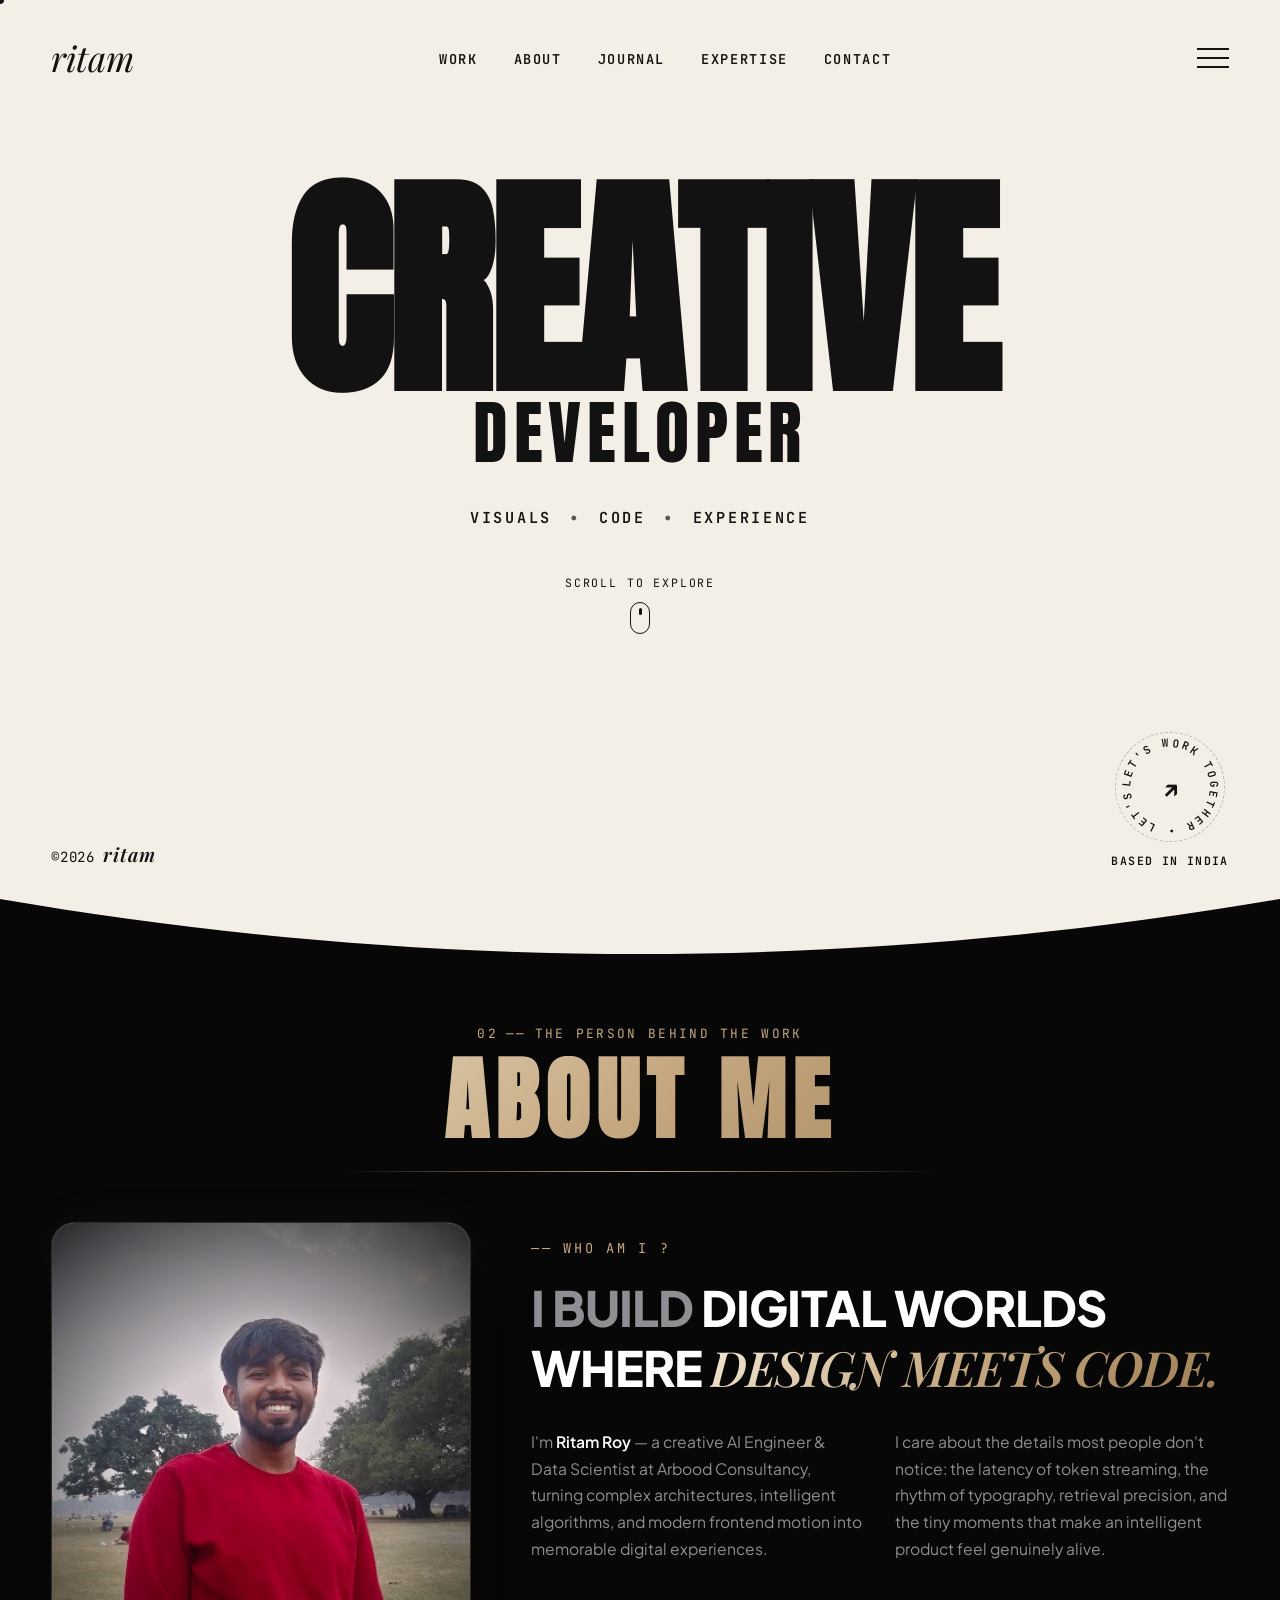
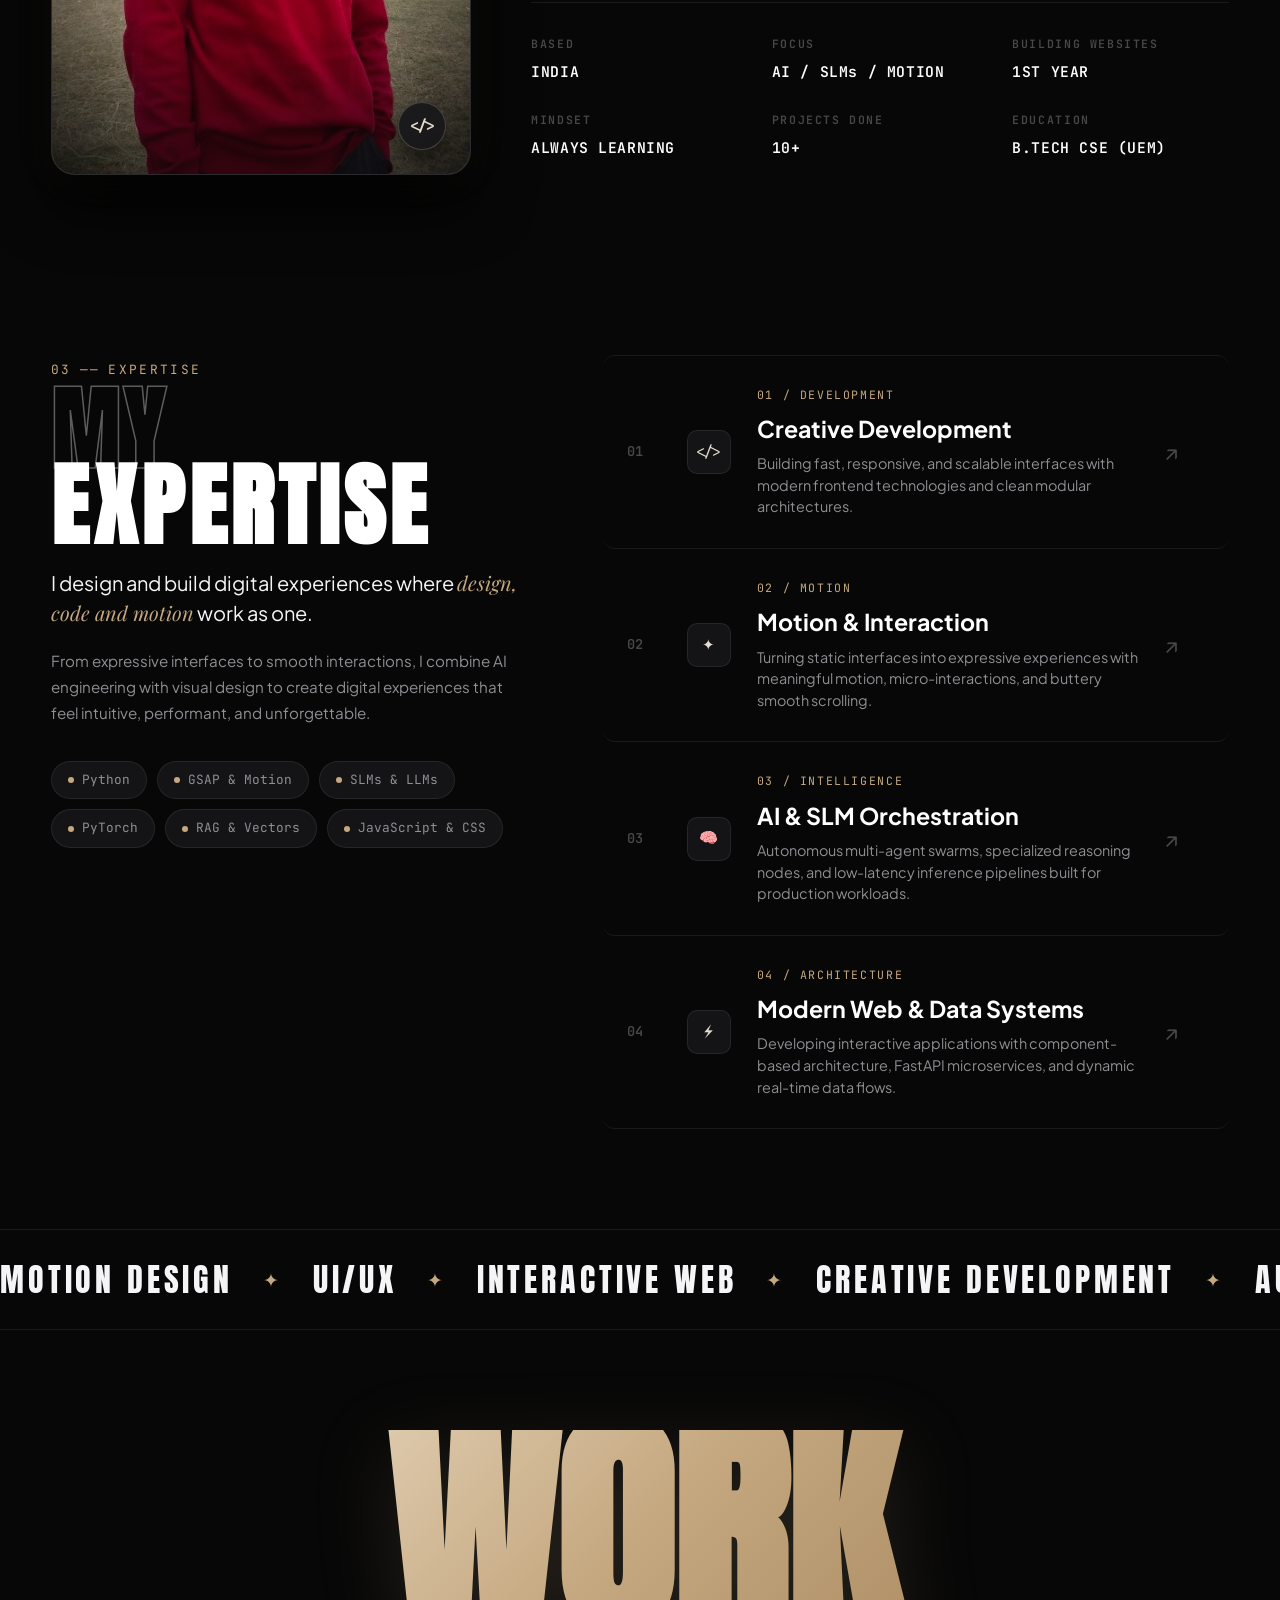
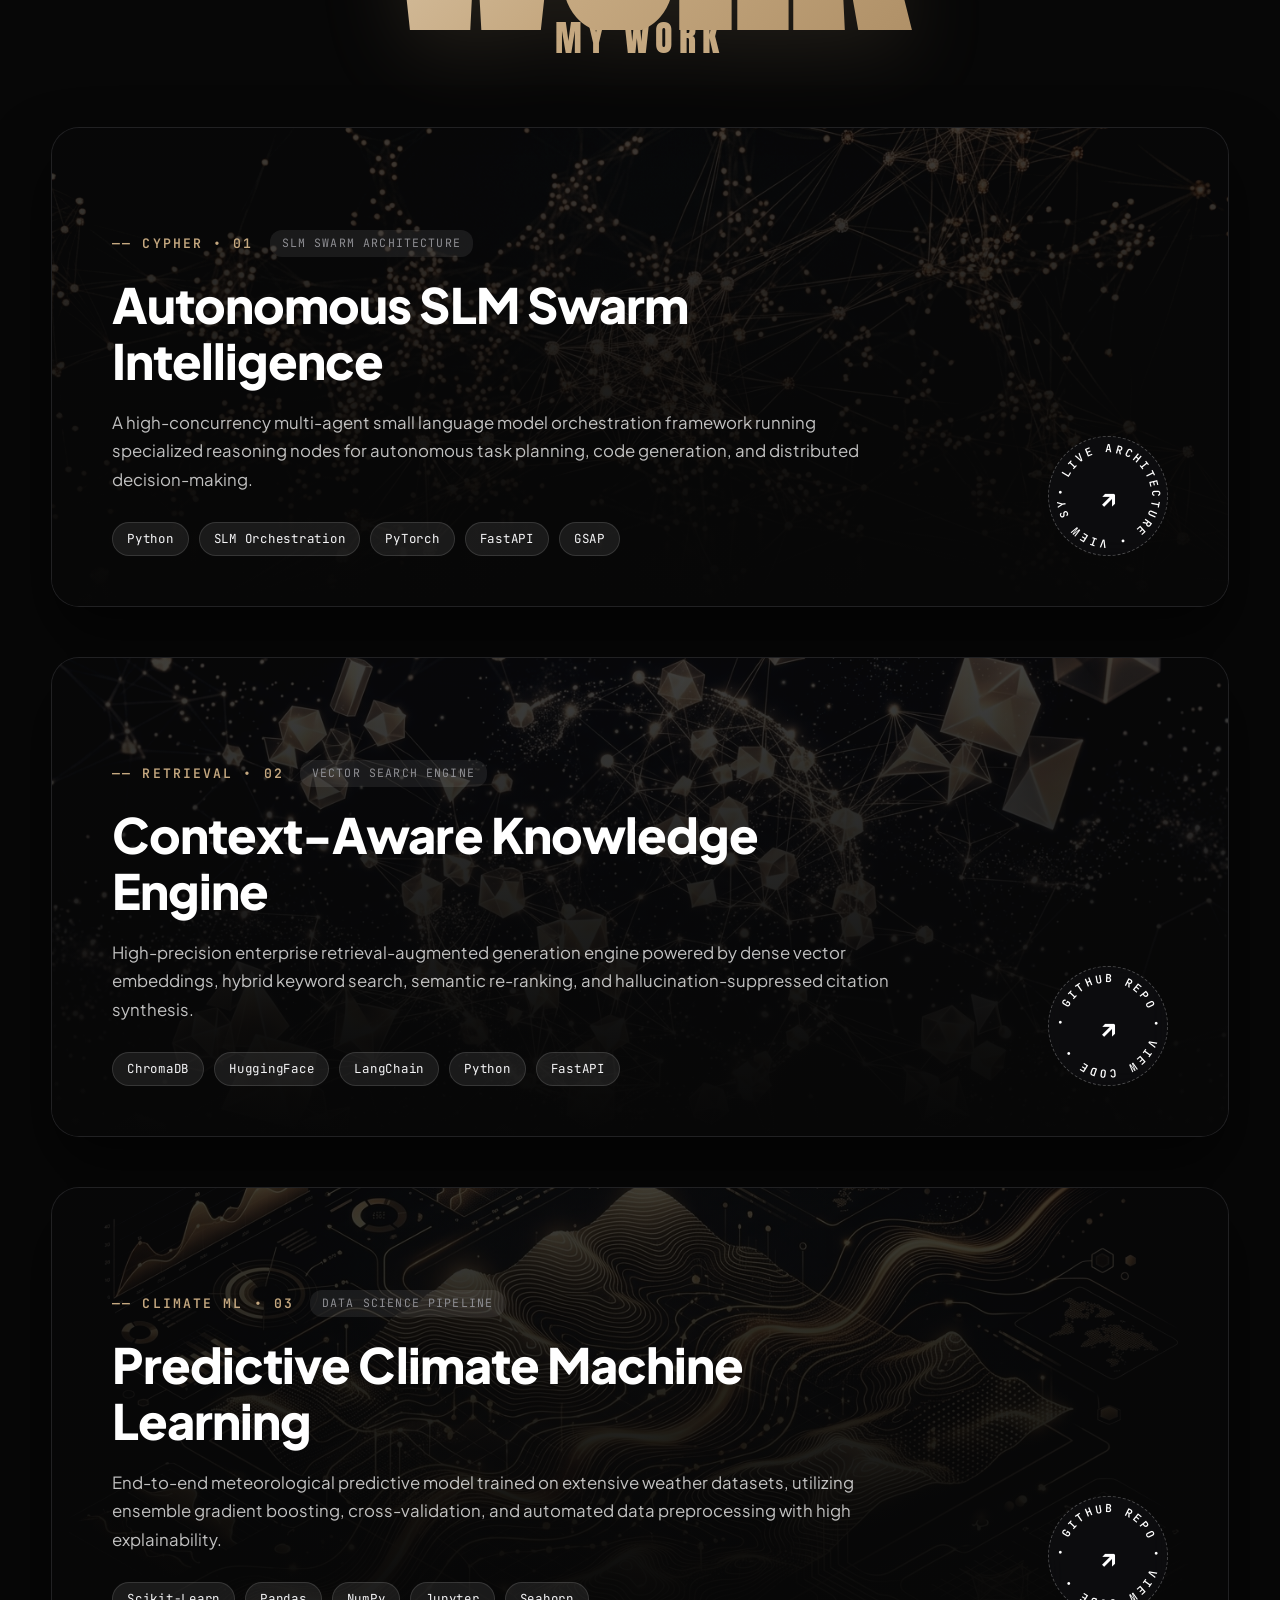
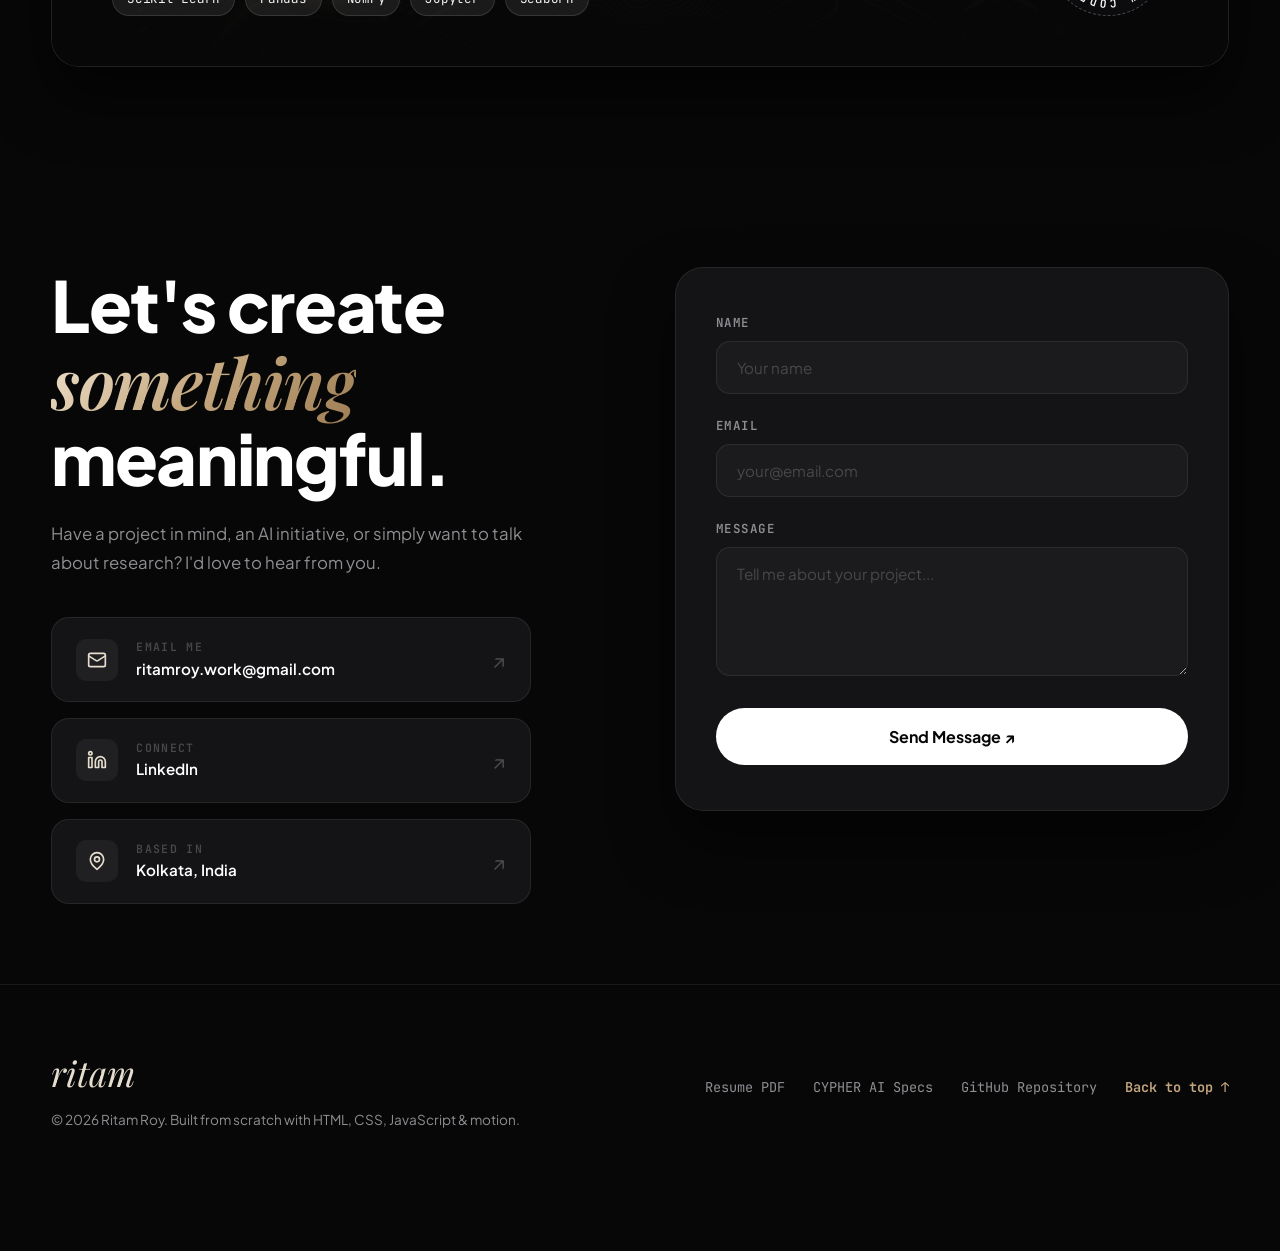
==== commit e71fba5b: "feat: Redesign portfolio to match exact luxury creative developer reel style" ====
--- a/index.html
+++ b/index.html
@@ -3,764 +3,620 @@
 <head>
   <meta charset="UTF-8">
   <meta name="viewport" content="width=device-width, initial-scale=1.0">
-  <title>Ritam Roy — AI Engineer & Data Scientist</title>
-  <meta name="description" content="Ritam Roy | Junior AI Engineer & Data Scientist specializing in Small Language Models, RAG pipelines, and predictive ML. Based in Kolkata, India.">
-  <meta name="keywords" content="Ritam Roy, AI Engineer, Data Scientist, SLMs, RAG, Machine Learning, Python, Kolkata">
-  <meta name="author" content="Ritam Roy">
-  <meta property="og:title" content="Ritam Roy — AI Engineer & Data Scientist">
-  <meta property="og:description" content="SLMs · RAG · Predictive ML · Based in Kolkata, India">
-  <meta property="og:type" content="website">
-  <meta property="og:url" content="https://ritamroy10.github.io">
-  <link rel="icon" href="data:image/svg+xml,<svg xmlns='http://www.w3.org/2000/svg' viewBox='0 0 100 100'><circle cx='50' cy='50' r='48' fill='%230a0f1e' stroke='%2300d4ff' stroke-width='4'/><text x='50%25' y='55%25' font-family='sans-serif' font-weight='800' font-size='40' fill='%2300d4ff' text-anchor='middle' dominant-baseline='middle'>RR</text></svg>">
+  <title>Ritam Roy — Creative AI Engineer & Data Scientist</title>
+  <meta name="description" content="Portfolio of Ritam Roy — Junior AI Engineer & Data Scientist specializing in Autonomous SLM Swarms, Enterprise RAG Systems, and Machine Learning.">
+  
+  <!-- Favicon -->
+  <link rel="icon" href="data:image/svg+xml,<svg xmlns=%22http://www.w3.org/2000/svg%22 viewBox=%220 0 100 100%22><text y=%22.9em%22 font-size=%2290%22>⚡</text></svg>">
+
+  <!-- Google Fonts -->
   <link rel="preconnect" href="https://fonts.googleapis.com">
   <link rel="preconnect" href="https://fonts.gstatic.com" crossorigin>
-  <link href="https://fonts.googleapis.com/css2?family=Inter:wght@300;400;500;600;700;800;900&family=Space+Grotesk:wght@400;500;600;700&family=JetBrains+Mono:wght@400;500&display=swap" rel="stylesheet">
+  <link href="https://fonts.googleapis.com/css2?family=Anton&family=Italiana&family=JetBrains+Mono:wght@300;400;500;600&family=Playfair+Display:ital,wght@1,400;1,600;1,700&family=Plus+Jakarta+Sans:wght@300;400;500;600;700;800&family=Syne:wght@700;800&display=swap" rel="stylesheet">
+
+  <!-- CSS Stylesheet -->
   <link rel="stylesheet" href="style.css">
 </head>
-<body>
-
-  <!-- Cursor follower -->
-  <div class="cursor-glow" id="cursorGlow"></div>
-
-  <!-- Canvas for particle system -->
-  <canvas id="particleCanvas"></canvas>
-
-  <!-- NAVBAR -->
-  <nav class="navbar" id="navbar">
-    <div class="nav-inner">
-      <a href="#home" class="nav-logo">
-        <span class="logo-ring">RR</span>
-        <span class="logo-text">Ritam Roy</span>
-      </a>
-      <ul class="nav-menu" id="navMenu">
-        <li><a href="#about" class="nav-link">About</a></li>
-        <li><a href="#experience" class="nav-link">Experience</a></li>
-        <li><a href="#projects" class="nav-link">Projects</a></li>
-        <li><a href="#skills" class="nav-link">Skills</a></li>
-        <li><a href="#education" class="nav-link">Education</a></li>
-        <li><a href="#contact" class="nav-link">Contact</a></li>
-      </ul>
-      <div class="nav-actions">
-        <a href="Ritam_Roy_Resume.pdf" class="btn-resume" download>
-          <svg width="14" height="14" viewBox="0 0 24 24" fill="none" stroke="currentColor" stroke-width="2.5"><path d="M21 15v4a2 2 0 0 1-2 2H5a2 2 0 0 1-2-2v-4"/><polyline points="7 10 12 15 17 10"/><line x1="12" y1="15" x2="12" y2="3"/></svg>
-          Resume
+<body class="loading-state">
+
+  <!-- Custom Cursor -->
+  <div class="custom-cursor" id="customCursor"></div>
+  <div class="cursor-follower" id="cursorFollower"></div>
+
+  <!-- PRELOADER (Exact match to reel intro) -->
+  <div id="preloader" class="preloader">
+    <div class="preloader-content">
+      <div class="preloader-counter" id="preloaderCounter">0%</div>
+      <div class="preloader-spinner-wrap" id="preloaderSpinnerWrap">
+        <svg class="preloader-arc" viewBox="0 0 100 100">
+          <circle class="preloader-arc-bg" cx="50" cy="50" r="40"></circle>
+          <circle class="preloader-arc-progress" id="preloaderArc" cx="50" cy="50" r="40"></circle>
+        </svg>
+      </div>
+      <div class="preloader-greeting" id="preloaderGreeting">hello</div>
+    </div>
+  </div>
+
+  <!-- FULLSCREEN HAMBURGER OVERLAY MENU -->
+  <div class="menu-overlay" id="menuOverlay">
+    <button class="menu-close-btn" id="menuCloseBtn" aria-label="Close menu">✕</button>
+    <div class="menu-content">
+      <nav class="menu-nav">
+        <a href="#hero" class="menu-link" data-text="HOME">HOME</a>
+        <a href="#about" class="menu-link" data-text="ABOUT">ABOUT</a>
+        <a href="#expertise" class="menu-link" data-text="EXPERTISE">EXPERTISE</a>
+        <a href="#work" class="menu-link" data-text="WORK">WORK</a>
+        <a href="./architecture/" class="menu-link" data-text="CYPHER AI">CYPHER AI</a>
+        <a href="#contact" class="menu-link" data-text="CONTACT">CONTACT</a>
+      </nav>
+      <div class="menu-footer">
+        <a href="Ritam_Roy_Resume.pdf" target="_blank" class="menu-resume-link">DOWNLOAD RESUME ↗</a>
+        <div class="menu-socials">
+          <a href="https://github.com/ritamroy10" target="_blank" rel="noopener">GITHUB</a>
+          <a href="https://www.linkedin.com/in/ritam-roy-70631b420/" target="_blank" rel="noopener">LINKEDIN</a>
+          <a href="mailto:ritamroy.work@gmail.com">EMAIL</a>
+        </div>
+      </div>
+    </div>
+  </div>
+
+  <!-- ==================== HERO SECTION (WARM LUXURY LIGHT THEME) ==================== -->
+  <header class="hero-section" id="hero">
+    <!-- Top Navigation Bar -->
+    <nav class="navbar" id="navbar">
+      <div class="navbar-container">
+        <!-- Handwritten signature logo -->
+        <a href="#hero" class="signature-logo" aria-label="Ritam Roy Home">
+          <span>ritam</span>
         </a>
-        <button class="hamburger" id="hamburger" aria-label="Menu">
-          <span></span><span></span><span></span>
+
+        <!-- Desktop Navigation Links -->
+        <ul class="nav-links">
+          <li><a href="#work" class="nav-link">WORK</a></li>
+          <li><a href="#about" class="nav-link">ABOUT</a></li>
+          <li><a href="./architecture/" class="nav-link">JOURNAL</a></li>
+          <li><a href="#expertise" class="nav-link">EXPERTISE</a></li>
+          <li><a href="#contact" class="nav-link">CONTACT</a></li>
+        </ul>
+
+        <!-- Hamburger Button -->
+        <button class="hamburger-btn" id="hamburgerBtn" aria-label="Open menu">
+          <span class="bar"></span>
+          <span class="bar"></span>
+          <span class="bar"></span>
         </button>
       </div>
-    </div>
-  </nav>
-
-  <!-- HERO SECTION -->
-  <section class="hero" id="home">
-    <div class="hero-bg-image"></div>
-    <div class="hero-overlay"></div>
-
-    <div class="hero-content">
-      <!-- Status badge -->
-      <div class="status-badge reveal-up" data-delay="0">
-        <span class="pulse-dot"></span>
-        <span>Available · AI & Data Science Roles</span>
-      </div>
-
-      <!-- Name -->
-      <h1 class="hero-name reveal-up" data-delay="100">
-        <span class="name-first">Ritam</span>
-        <span class="name-last">Roy</span>
-      </h1>
-
-      <!-- Title with typewriter -->
-      <div class="hero-title-wrap reveal-up" data-delay="200">
-        <span class="hero-title" id="typedTitle"></span>
-        <span class="cursor-blink">|</span>
-      </div>
-
-      <!-- Pills -->
-      <div class="hero-pills reveal-up" data-delay="300">
-        <span class="pill pill-cyan">SLMs</span>
-        <span class="pill pill-violet">RAG Pipelines</span>
-        <span class="pill pill-emerald">Predictive ML</span>
-        <span class="pill pill-orange">Python</span>
-      </div>
-
-      <!-- Bio -->
-      <p class="hero-bio reveal-up" data-delay="400">
-        I architect production-grade <strong>Small Language Model</strong> workflows and <strong>RAG pipelines</strong> that replace costly LLM APIs with private, domain-grounded intelligence. Currently building at <strong>Arbood Consultancy</strong>.
-      </p>
-
-      <!-- CTA -->
-      <div class="hero-cta reveal-up" data-delay="500">
-        <a href="#projects" class="btn-primary">
-          <span>Explore Work</span>
-          <svg width="16" height="16" viewBox="0 0 24 24" fill="none" stroke="currentColor" stroke-width="2.5"><line x1="5" y1="12" x2="19" y2="12"/><polyline points="12 5 19 12 12 19"/></svg>
-        </a>
-        <a href="#contact" class="btn-outline">
-          <svg width="16" height="16" viewBox="0 0 24 24" fill="none" stroke="currentColor" stroke-width="2"><path d="M4 4h16c1.1 0 2 .9 2 2v12c0 1.1-.9 2-2 2H4c-1.1 0-2-.9-2-2V6c0-1.1.9-2 2-2z"/><polyline points="22,6 12,13 2,6"/></svg>
-          <span>Get in Touch</span>
-        </a>
-      </div>
-
-      <!-- Social quick links -->
-      <div class="hero-socials reveal-up" data-delay="600">
-        <a href="https://github.com/ritamroy10" target="_blank" rel="noopener" class="social-icon" title="GitHub">
-          <svg width="20" height="20" viewBox="0 0 24 24" fill="currentColor"><path d="M12 2A10 10 0 0 0 2 12c0 4.42 2.87 8.17 6.84 9.5.5.08.66-.23.66-.5v-1.69c-2.77.6-3.36-1.34-3.36-1.34-.46-1.16-1.11-1.47-1.11-1.47-.91-.62.07-.6.07-.6 1 .07 1.53 1.03 1.53 1.03.87 1.52 2.34 1.07 2.91.83.1-.65.35-1.09.63-1.34-2.22-.25-4.55-1.11-4.55-4.92 0-1.11.38-2 1.03-2.71-.1-.25-.45-1.29.1-2.64 0 0 .84-.27 2.75 1.02.79-.22 1.65-.33 2.5-.33.85 0 1.71.11 2.5.33 1.91-1.29 2.75-1.02 2.75-1.02.55 1.35.2 2.39.1 2.64.65.71 1.03 1.6 1.03 2.71 0 3.82-2.34 4.66-4.57 4.91.36.31.69.92.69 1.85V21c0 .27.16.59.67.5C19.14 20.16 22 16.42 22 12A10 10 0 0 0 12 2z"/></svg>
-        </a>
-        <a href="https://www.linkedin.com/in/ritam-roy-70631b420/" target="_blank" rel="noopener" class="social-icon" title="LinkedIn">
-          <svg width="20" height="20" viewBox="0 0 24 24" fill="currentColor"><path d="M19 3a2 2 0 0 1 2 2v14a2 2 0 0 1-2 2H5a2 2 0 0 1-2-2V5a2 2 0 0 1 2-2h14m-.5 15.5v-5.3a3.26 3.26 0 0 0-3.26-3.26c-.85 0-1.84.52-2.28 1.3v-1.11h-2.79v8.37h2.79v-4.93c0-.77.62-1.4 1.39-1.4a1.4 1.4 0 0 1 1.4 1.4v4.93h2.75M6.88 8.56a1.68 1.68 0 0 0 1.68-1.68c0-.93-.75-1.69-1.68-1.69a1.69 1.69 0 0 0-1.69 1.69c0 .93.76 1.68 1.69 1.68m1.39 9.94v-8.37H5.5v8.37h2.77z"/></svg>
-        </a>
-        <a href="mailto:ritamroy.work@gmail.com" class="social-icon" title="Email">
-          <svg width="20" height="20" viewBox="0 0 24 24" fill="none" stroke="currentColor" stroke-width="2"><path d="M4 4h16c1.1 0 2 .9 2 2v12c0 1.1-.9 2-2 2H4c-1.1 0-2-.9-2-2V6c0-1.1.9-2 2-2z"/><polyline points="22,6 12,13 2,6"/></svg>
-        </a>
-        <span class="social-divider">|</span>
-        <span class="hero-location">
-          <svg width="14" height="14" viewBox="0 0 24 24" fill="none" stroke="currentColor" stroke-width="2"><path d="M21 10c0 7-9 13-9 13s-9-6-9-13a9 9 0 0 1 18 0z"/><circle cx="12" cy="10" r="3"/></svg>
-          Kolkata, India
-        </span>
-      </div>
-    </div>
-
-    <!-- Scroll indicator -->
-    <div class="scroll-indicator">
-      <span>Scroll</span>
-      <div class="scroll-line"></div>
-    </div>
-  </section>
-
-  <!-- STATS BAR -->
-  <section class="stats-bar">
-    <div class="stats-inner">
-      <div class="stat-item reveal-up">
-        <div class="stat-val" data-count="2">0</div>
-        <div class="stat-lbl">Years Experience</div>
-      </div>
-      <div class="stat-divider"></div>
-      <div class="stat-item reveal-up" data-delay="100">
-        <div class="stat-val">~74%</div>
-        <div class="stat-lbl">ML Model Accuracy</div>
-      </div>
-      <div class="stat-divider"></div>
-      <div class="stat-item reveal-up" data-delay="200">
-        <div class="stat-val">0ms</div>
-        <div class="stat-lbl">Hallucination Rate</div>
-      </div>
-      <div class="stat-divider"></div>
-      <div class="stat-item reveal-up" data-delay="300">
-        <div class="stat-val">3+</div>
-        <div class="stat-lbl">Production Projects</div>
-      </div>
-      <div class="stat-divider"></div>
-      <div class="stat-item reveal-up" data-delay="400">
-        <div class="stat-val">7.84</div>
-        <div class="stat-lbl">B.Tech CGPA</div>
-      </div>
-    </div>
-  </section>
-
-  <!-- ABOUT SECTION -->
-  <section class="section about-section" id="about">
-    <div class="container">
-      <div class="section-header reveal-up">
-        <span class="section-tag">Who I Am</span>
-        <h2 class="section-title">Engineering Philosophy</h2>
-        <p class="section-subtitle">Bridging cutting-edge AI with practical business intelligence</p>
-      </div>
-
-      <div class="about-grid">
-        <div class="about-photo-col reveal-left">
-          <div class="photo-frame">
-            <img src="ritam_avatar.jpg" alt="Ritam Roy" class="about-photo">
-            <div class="photo-glow"></div>
-            <div class="photo-badge">
-              <span class="dot-active"></span>
-              <span>Open to Work</span>
-            </div>
-          </div>
-          <!-- Quick facts card -->
-          <div class="quick-facts glass-card">
-            <div class="fact-row">
-              <svg width="15" height="15" viewBox="0 0 24 24" fill="none" stroke="var(--cyan)" stroke-width="2"><path d="M22 16.92v3a2 2 0 0 1-2.18 2 19.79 19.79 0 0 1-8.63-3.07 19.5 19.5 0 0 1-6-6 19.79 19.79 0 0 1-3.07-8.67A2 2 0 0 1 4.11 2h3a2 2 0 0 1 2 1.72c.127.96.361 1.903.7 2.81a2 2 0 0 1-.45 2.11L8.09 9.91a16 16 0 0 0 6 6l1.27-1.27a2 2 0 0 1 2.11-.45c.907.339 1.85.573 2.81.7A2 2 0 0 1 22 16.92z"/></svg>
-              <span>+91-9330050168</span>
-            </div>
-            <div class="fact-row">
-              <svg width="15" height="15" viewBox="0 0 24 24" fill="none" stroke="var(--cyan)" stroke-width="2"><path d="M4 4h16c1.1 0 2 .9 2 2v12c0 1.1-.9 2-2 2H4c-1.1 0-2-.9-2-2V6c0-1.1.9-2 2-2z"/><polyline points="22,6 12,13 2,6"/></svg>
-              <span>ritamroy.work@gmail.com</span>
-            </div>
-            <div class="fact-row">
-              <svg width="15" height="15" viewBox="0 0 24 24" fill="none" stroke="var(--emerald)" stroke-width="2"><path d="M21 10c0 7-9 13-9 13s-9-6-9-13a9 9 0 0 1 18 0z"/><circle cx="12" cy="10" r="3"/></svg>
-              <span>Kolkata, India</span>
-            </div>
-          </div>
-        </div>
-
-        <div class="about-text-col reveal-right">
-          <p class="about-lead">
-            I'm a results-driven <strong>Computer Science graduate</strong> specializing in where <em>AI meets business value</em> — building production-ready systems that actually ship.
-          </p>
-          <p class="about-body">
-            My focus is on <strong>Small Language Models (SLMs)</strong> and <strong>RAG architectures</strong> — crafting cost-effective, privacy-first conversational systems without dependency on proprietary APIs. In previous roles, I applied ML classification to <strong>predictive lead scoring</strong> and built automated <strong>executive dashboards</strong> in Excel and Google Sheets.
-          </p>
-          <p class="about-body">
-            I thrive at the intersection of research and deployment — taking ideas from concept to cloud, with a focus on measurable outcomes.
-          </p>
-
-          <div class="pillars">
-            <div class="pillar glass-card">
-              <div class="pillar-icon-wrap">
-                <svg width="20" height="20" viewBox="0 0 24 24" fill="none" stroke="var(--cyan)" stroke-width="2"><ellipse cx="12" cy="5" rx="9" ry="3"/><path d="M3 5v14c0 1.66 4.03 3 9 3s9-1.34 9-3V5"/><path d="M3 12c0 1.66 4.03 3 9 3s9-1.34 9-3"/></svg>
-              </div>
-              <h4>Small Language Models</h4>
-              <p>Low-latency, privacy-first lightweight LMs for enterprise tasks</p>
-            </div>
-            <div class="pillar glass-card">
-              <div class="pillar-icon-wrap">
-                <svg width="20" height="20" viewBox="0 0 24 24" fill="none" stroke="var(--violet)" stroke-width="2"><polyline points="22 12 18 12 15 21 9 3 6 12 2 12"/></svg>
-              </div>
-              <h4>RAG Pipelines</h4>
-              <p>Semantic vector search with zero-hallucination factual grounding</p>
-            </div>
-            <div class="pillar glass-card">
-              <div class="pillar-icon-wrap">
-                <svg width="20" height="20" viewBox="0 0 24 24" fill="none" stroke="var(--emerald)" stroke-width="2"><path d="M3 3v18h18"/><path d="m19 9-5 5-4-4-3 3"/></svg>
-              </div>
-              <h4>Predictive ML & Analytics</h4>
-              <p>Lead conversion models and automated executive dashboards</p>
-            </div>
-          </div>
-        </div>
-      </div>
-    </div>
-  </section>
-
-  <!-- EXPERIENCE SECTION -->
-  <section class="section experience-section" id="experience">
-    <div class="container">
-      <div class="section-header reveal-up">
-        <span class="section-tag">Career</span>
-        <h2 class="section-title">Work Experience</h2>
-        <p class="section-subtitle">Production engineering across generative AI, ML, and business analytics</p>
-      </div>
-
-      <div class="timeline">
-        <!-- Arbood -->
-        <div class="timeline-item reveal-up">
-          <div class="timeline-dot current"></div>
-          <div class="timeline-line"></div>
-          <div class="timeline-card glass-card">
-            <div class="exp-header-row">
-              <div class="exp-meta">
-                <span class="exp-badge current-role">Current Role</span>
-                <span class="exp-period">June 2026 – Present</span>
-              </div>
-              <div class="exp-company-logo">
-                <svg width="24" height="24" viewBox="0 0 24 24" fill="none" stroke="var(--cyan)" stroke-width="2"><circle cx="12" cy="12" r="10"/><path d="M12 8v4l3 3"/></svg>
-              </div>
-            </div>
-            <h3 class="exp-role">Junior AI Engineer</h3>
-            <h4 class="exp-company">Arbood Consultancy · Full-Time</h4>
-            <ul class="exp-bullets">
-              <li><strong>SLM & RAG Architecture:</strong> Architecting and fine-tuning lightweight Small Language Models with RAG pipelines for intelligent enterprise workflow automation and contextual Q&A.</li>
-              <li><strong>Production AI Pipelines:</strong> Designing end-to-end AI workflows, integrating RESTful APIs for real-time model inference, and benchmarking across specialized domain datasets.</li>
-              <li><strong>Inference Optimization:</strong> Optimizing model throughput, GPU memory footprint, and evaluation latency across RunPod cloud compute.</li>
-            </ul>
-            <div class="exp-impact">
-              <svg width="14" height="14" viewBox="0 0 24 24" fill="none" stroke="var(--cyan)" stroke-width="2"><polyline points="20 6 9 17 4 12"/></svg>
-              Replaced costly 3rd-party LLM APIs with private SLM microservices · sub-50ms latency · 0% hallucination rate
-            </div>
-            <div class="exp-tags">
-              <span>SLMs</span><span>RAG</span><span>Python</span><span>Hugging Face</span><span>RunPod GPU</span><span>REST APIs</span><span>PyTorch</span>
-            </div>
-          </div>
-        </div>
-
-        <!-- T&D -->
-        <div class="timeline-item reveal-up" data-delay="150">
-          <div class="timeline-dot"></div>
-          <div class="timeline-card glass-card">
-            <div class="exp-header-row">
-              <div class="exp-meta">
-                <span class="exp-badge intern-role">Internship</span>
-                <span class="exp-period">Dec 2025 – May 2026</span>
-              </div>
-              <div class="exp-company-logo">
-                <svg width="24" height="24" viewBox="0 0 24 24" fill="none" stroke="var(--violet)" stroke-width="2"><path d="M3 3v18h18"/><path d="m19 9-5 5-4-4-3 3"/></svg>
-              </div>
-            </div>
-            <h3 class="exp-role">Data Science Intern</h3>
-            <h4 class="exp-company">T & D Enterprise and Engineers · Internship</h4>
-            <ul class="exp-bullets">
-              <li><strong>Predictive Lead Scoring:</strong> Engineered and deployed ML classification models to identify and score high-probability convertible leads, accelerating sales conversion.</li>
-              <li><strong>Automated Excel Reporting:</strong> Built dynamic dashboards in MS Excel and Google Sheets providing leadership with real-time KPI visibility.</li>
-              <li><strong>Exploratory Data Analysis:</strong> Conducted in-depth EDA across multi-source client datasets, transforming raw records into strategic data assets.</li>
-            </ul>
-            <div class="exp-impact">
-              <svg width="14" height="14" viewBox="0 0 24 24" fill="none" stroke="var(--emerald)" stroke-width="2"><polyline points="20 6 9 17 4 12"/></svg>
-              Increased lead qualification accuracy · Empowered non-technical leadership with automated daily KPI dashboards
-            </div>
-            <div class="exp-tags">
-              <span>Lead Scoring</span><span>Machine Learning</span><span>MS Excel</span><span>Google Sheets</span><span>EDA</span><span>Scikit-learn</span>
-            </div>
-          </div>
-        </div>
-      </div>
-    </div>
-  </section>
-
-  <!-- PROJECTS SECTION -->
-  <section class="section projects-section" id="projects">
-    <div class="container">
-      <div class="section-header reveal-up">
-        <span class="section-tag">Portfolio</span>
-        <h2 class="section-title">Featured Projects</h2>
-        <p class="section-subtitle">Production-grade AI engineering, from idea to deployment</p>
-      </div>
-
-      <!-- Filter -->
-      <div class="filter-row reveal-up" data-delay="100">
-        <button class="filter-pill active" data-cat="all">All</button>
-        <button class="filter-pill" data-cat="genai">GenAI & SLMs</button>
-        <button class="filter-pill" data-cat="ml">Machine Learning</button>
-      </div>
-
-      <div class="projects-grid">
-
-        <!-- CYPHER AI - Flagship -->
-        <div class="proj-card flagship-proj glass-card reveal-up" data-category="genai">
-          <div class="proj-card-inner">
-            <div class="proj-ribbon">★ Flagship</div>
-            <div class="proj-top-row">
-              <span class="proj-cat-badge genai-badge">Enterprise GenAI · SLM Swarm</span>
-              <span class="proj-metric">Sub-second · Air-gapped</span>
-            </div>
-            <h3 class="proj-name">CYPHER AI</h3>
-            <p class="proj-tagline">Autonomous Cybersecurity Intelligence & SLM Swarm</p>
-            <p class="proj-desc">
-              An endpoint-driven specialist SLM swarm architecture for enterprise cybersecurity operations. Coordinates autonomous models with sub-second execution, Qdrant vector memory, knowledge graphs, and RunPod GPU scaling.
-            </p>
-
-            <!-- Architecture flow -->
-            <div class="arch-flow">
-              <span class="arch-step">Security Event</span>
-              <svg width="16" height="16" viewBox="0 0 24 24" fill="none" stroke="currentColor" stroke-width="2"><line x1="5" y1="12" x2="19" y2="12"/><polyline points="12 5 19 12 12 19"/></svg>
-              <span class="arch-step active">Muse 30B Orchestrator</span>
-              <svg width="16" height="16" viewBox="0 0 24 24" fill="none" stroke="currentColor" stroke-width="2"><line x1="5" y1="12" x2="19" y2="12"/><polyline points="12 5 19 12 12 19"/></svg>
-              <span class="arch-step active">Specialist SLMs</span>
-              <svg width="16" height="16" viewBox="0 0 24 24" fill="none" stroke="currentColor" stroke-width="2"><line x1="5" y1="12" x2="19" y2="12"/><polyline points="12 5 19 12 12 19"/></svg>
-              <span class="arch-step active">Qdrant RAG</span>
-              <svg width="16" height="16" viewBox="0 0 24 24" fill="none" stroke="currentColor" stroke-width="2"><line x1="5" y1="12" x2="19" y2="12"/><polyline points="12 5 19 12 12 19"/></svg>
-              <span class="arch-step">Audit Report</span>
-            </div>
-
-            <div class="proj-highlights">
-              <div class="highlight-item">
-                <svg width="14" height="14" viewBox="0 0 24 24" fill="none" stroke="var(--cyan)" stroke-width="2.5"><polyline points="20 6 9 17 4 12"/></svg>
-                Multi-SLM Swarm (4 specialist models)
-              </div>
-              <div class="highlight-item">
-                <svg width="14" height="14" viewBox="0 0 24 24" fill="none" stroke="var(--cyan)" stroke-width="2.5"><polyline points="20 6 9 17 4 12"/></svg>
-                Sub-second Qdrant vector RAG
-              </div>
-              <div class="highlight-item">
-                <svg width="14" height="14" viewBox="0 0 24 24" fill="none" stroke="var(--cyan)" stroke-width="2.5"><polyline points="20 6 9 17 4 12"/></svg>
-                RunPod GPU (RTX 4090 / A100)
-              </div>
-              <div class="highlight-item">
-                <svg width="14" height="14" viewBox="0 0 24 24" fill="none" stroke="var(--cyan)" stroke-width="2.5"><polyline points="20 6 9 17 4 12"/></svg>
-                Glassmorphic Executive UI
-              </div>
-            </div>
-
-            <div class="proj-stack-row">
-              <span>Multi-SLM</span><span>Qdrant</span><span>Knowledge Graph</span><span>FastAPI</span><span>PyTorch/CUDA</span>
-            </div>
-
-            <div class="proj-actions">
-              <a href="https://github.com/ritamroy10/ritamroy10.github.io/tree/main/architecture" target="_blank" rel="noopener" class="proj-btn primary-btn">
-                <svg width="14" height="14" viewBox="0 0 24 24" fill="currentColor"><path d="M12 2A10 10 0 0 0 2 12c0 4.42 2.87 8.17 6.84 9.5.5.08.66-.23.66-.5v-1.69c-2.77.6-3.36-1.34-3.36-1.34-.46-1.16-1.11-1.47-1.11-1.47-.91-.62.07-.6.07-.6 1 .07 1.53 1.03 1.53 1.03.87 1.52 2.34 1.07 2.91.83.1-.65.35-1.09.63-1.34-2.22-.25-4.55-1.11-4.55-4.92 0-1.11.38-2 1.03-2.71-.1-.25-.45-1.29.1-2.64 0 0 .84-.27 2.75 1.02.79-.22 1.65-.33 2.5-.33.85 0 1.71.11 2.5.33 1.91-1.29 2.75-1.02 2.75-1.02.55 1.35.2 2.39.1 2.64.65.71 1.03 1.6 1.03 2.71 0 3.82-2.34 4.66-4.57 4.91.36.31.69.92.69 1.85V21c0 .27.16.59.67.5C19.14 20.16 22 16.42 22 12A10 10 0 0 0 12 2z"/></svg>
-                GitHub Repo
-              </a>
-              <a href="architecture/docs/architecture_workflow.html" target="_blank" rel="noopener" class="proj-btn outline-btn">
-                <svg width="14" height="14" viewBox="0 0 24 24" fill="none" stroke="currentColor" stroke-width="2"><rect x="3" y="3" width="18" height="18" rx="2"/><path d="M3 9h18M9 21V9"/></svg>
-                Architecture Diagram
-              </a>
-            </div>
-          </div>
-        </div>
-
-        <!-- RAG Chatbot -->
-        <div class="proj-card glass-card reveal-up" data-delay="100" data-category="genai">
-          <div class="proj-card-inner">
-            <div class="proj-top-row">
-              <span class="proj-cat-badge genai-badge">GenAI & SLMs</span>
-              <span class="proj-metric">Zero Hallucination</span>
-            </div>
-            <h3 class="proj-name">RAG Chatbot</h3>
-            <p class="proj-tagline">Contextual Conversational AI using SLM & RAG</p>
-            <p class="proj-desc">
-              A domain-specific chatbot powered by open-source Small Language Models and Retrieval-Augmented Generation. Designed to answer queries with factual grounding via ChromaDB vector search.
-            </p>
-            <div class="arch-flow">
-              <span class="arch-step">User Prompt</span>
-              <svg width="16" height="16" viewBox="0 0 24 24" fill="none" stroke="currentColor" stroke-width="2"><line x1="5" y1="12" x2="19" y2="12"/><polyline points="12 5 19 12 12 19"/></svg>
-              <span class="arch-step active">ChromaDB Search</span>
-              <svg width="16" height="16" viewBox="0 0 24 24" fill="none" stroke="currentColor" stroke-width="2"><line x1="5" y1="12" x2="19" y2="12"/><polyline points="12 5 19 12 12 19"/></svg>
-              <span class="arch-step active">HF SLM</span>
-              <svg width="16" height="16" viewBox="0 0 24 24" fill="none" stroke="currentColor" stroke-width="2"><line x1="5" y1="12" x2="19" y2="12"/><polyline points="12 5 19 12 12 19"/></svg>
-              <span class="arch-step">Response</span>
-            </div>
-            <div class="proj-stack-row">
-              <span>Hugging Face</span><span>ChromaDB</span><span>RunPod</span><span>PyTorch</span><span>RAG</span>
-            </div>
-            <div class="proj-actions">
-              <a href="https://github.com/ritamroy10" target="_blank" rel="noopener" class="proj-btn primary-btn">
-                <svg width="14" height="14" viewBox="0 0 24 24" fill="currentColor"><path d="M12 2A10 10 0 0 0 2 12c0 4.42 2.87 8.17 6.84 9.5.5.08.66-.23.66-.5v-1.69c-2.77.6-3.36-1.34-3.36-1.34-.46-1.16-1.11-1.47-1.11-1.47-.91-.62.07-.6.07-.6 1 .07 1.53 1.03 1.53 1.03.87 1.52 2.34 1.07 2.91.83.1-.65.35-1.09.63-1.34-2.22-.25-4.55-1.11-4.55-4.92 0-1.11.38-2 1.03-2.71-.1-.25-.45-1.29.1-2.64 0 0 .84-.27 2.75 1.02.79-.22 1.65-.33 2.5-.33.85 0 1.71.11 2.5.33 1.91-1.29 2.75-1.02 2.75-1.02.55 1.35.2 2.39.1 2.64.65.71 1.03 1.6 1.03 2.71 0 3.82-2.34 4.66-4.57 4.91.36.31.69.92.69 1.85V21c0 .27.16.59.67.5C19.14 20.16 22 16.42 22 12A10 10 0 0 0 12 2z"/></svg>
-                View Code
-              </a>
-            </div>
-          </div>
-        </div>
-
-        <!-- Rainfall Prediction -->
-        <div class="proj-card glass-card reveal-up" data-delay="200" data-category="ml">
-          <div class="proj-card-inner">
-            <div class="proj-top-row">
-              <span class="proj-cat-badge ml-badge">Supervised ML</span>
-              <span class="proj-metric">~74% Accuracy</span>
-            </div>
-            <h3 class="proj-name">Rainfall Prediction</h3>
-            <p class="proj-tagline">Meteorological ML for Risk Assessment</p>
-            <p class="proj-desc">
-              End-to-end meteorological predictive model using historical weather time-series data to forecast rainfall occurrence for risk assessment and resource planning.
-            </p>
-            <div class="arch-flow">
-              <span class="arch-step">Weather Data</span>
-              <svg width="16" height="16" viewBox="0 0 24 24" fill="none" stroke="currentColor" stroke-width="2"><line x1="5" y1="12" x2="19" y2="12"/><polyline points="12 5 19 12 12 19"/></svg>
-              <span class="arch-step active">EDA & Imputation</span>
-              <svg width="16" height="16" viewBox="0 0 24 24" fill="none" stroke="currentColor" stroke-width="2"><line x1="5" y1="12" x2="19" y2="12"/><polyline points="12 5 19 12 12 19"/></svg>
-              <span class="arch-step active">Random Forest</span>
-              <svg width="16" height="16" viewBox="0 0 24 24" fill="none" stroke="currentColor" stroke-width="2"><line x1="5" y1="12" x2="19" y2="12"/><polyline points="12 5 19 12 12 19"/></svg>
-              <span class="arch-step">Forecast</span>
-            </div>
-            <div class="proj-stack-row">
-              <span>Python</span><span>Scikit-learn</span><span>Pandas</span><span>NumPy</span><span>Random Forest</span>
-            </div>
-            <div class="proj-actions">
-              <a href="https://github.com/ritamroy10" target="_blank" rel="noopener" class="proj-btn primary-btn">
-                <svg width="14" height="14" viewBox="0 0 24 24" fill="currentColor"><path d="M12 2A10 10 0 0 0 2 12c0 4.42 2.87 8.17 6.84 9.5.5.08.66-.23.66-.5v-1.69c-2.77.6-3.36-1.34-3.36-1.34-.46-1.16-1.11-1.47-1.11-1.47-.91-.62.07-.6.07-.6 1 .07 1.53 1.03 1.53 1.03.87 1.52 2.34 1.07 2.91.83.1-.65.35-1.09.63-1.34-2.22-.25-4.55-1.11-4.55-4.92 0-1.11.38-2 1.03-2.71-.1-.25-.45-1.29.1-2.64 0 0 .84-.27 2.75 1.02.79-.22 1.65-.33 2.5-.33.85 0 1.71.11 2.5.33 1.91-1.29 2.75-1.02 2.75-1.02.55 1.35.2 2.39.1 2.64.65.71 1.03 1.6 1.03 2.71 0 3.82-2.34 4.66-4.57 4.91.36.31.69.92.69 1.85V21c0 .27.16.59.67.5C19.14 20.16 22 16.42 22 12A10 10 0 0 0 12 2z"/></svg>
-                View Code
-              </a>
-            </div>
-          </div>
-        </div>
-
-      </div>
-    </div>
-  </section>
-
-  <!-- SKILLS SECTION -->
-  <section class="section skills-section" id="skills">
-    <div class="container">
-      <div class="section-header reveal-up">
-        <span class="section-tag">Expertise</span>
-        <h2 class="section-title">Skills & Tools</h2>
-        <p class="section-subtitle">Technologies I use in production engineering workflows</p>
-      </div>
-
-      <div class="skills-grid">
-
-        <div class="skill-group glass-card reveal-up">
-          <div class="skill-group-header">
-            <svg width="18" height="18" viewBox="0 0 24 24" fill="none" stroke="var(--cyan)" stroke-width="2"><circle cx="12" cy="12" r="10"/><path d="M12 8v4l3 3"/></svg>
-            <h3>AI & Machine Learning</h3>
-          </div>
-          <div class="skill-items">
-            <div class="skill-item"><span>Hugging Face Transformers</span><div class="skill-bar"><div class="skill-fill" style="width:90%"></div></div></div>
-            <div class="skill-item"><span>PyTorch / CUDA</span><div class="skill-bar"><div class="skill-fill" style="width:80%"></div></div></div>
-            <div class="skill-item"><span>Scikit-learn</span><div class="skill-bar"><div class="skill-fill" style="width:85%"></div></div></div>
-            <div class="skill-item"><span>RAG / Vector DBs</span><div class="skill-bar"><div class="skill-fill" style="width:88%"></div></div></div>
-            <div class="skill-item"><span>OpenAI / Codex APIs</span><div class="skill-bar"><div class="skill-fill" style="width:75%"></div></div></div>
-          </div>
-        </div>
-
-        <div class="skill-group glass-card reveal-up" data-delay="100">
-          <div class="skill-group-header">
-            <svg width="18" height="18" viewBox="0 0 24 24" fill="none" stroke="var(--violet)" stroke-width="2"><polyline points="16 18 22 12 16 6"/><polyline points="8 6 2 12 8 18"/></svg>
-            <h3>Languages & Dev</h3>
-          </div>
-          <div class="skill-items">
-            <div class="skill-item"><span>Python</span><div class="skill-bar"><div class="skill-fill violet" style="width:92%"></div></div></div>
-            <div class="skill-item"><span>SQL</span><div class="skill-bar"><div class="skill-fill violet" style="width:80%"></div></div></div>
-            <div class="skill-item"><span>HTML / CSS / JS</span><div class="skill-bar"><div class="skill-fill violet" style="width:78%"></div></div></div>
-            <div class="skill-item"><span>FastAPI / REST APIs</span><div class="skill-bar"><div class="skill-fill violet" style="width:85%"></div></div></div>
-            <div class="skill-item"><span>Git & GitHub</span><div class="skill-bar"><div class="skill-fill violet" style="width:82%"></div></div></div>
-          </div>
-        </div>
-
-        <div class="skill-group glass-card reveal-up" data-delay="200">
-          <div class="skill-group-header">
-            <svg width="18" height="18" viewBox="0 0 24 24" fill="none" stroke="var(--emerald)" stroke-width="2"><rect x="2" y="3" width="20" height="14" rx="2"/><line x1="8" y1="21" x2="16" y2="21"/><line x1="12" y1="17" x2="12" y2="21"/></svg>
-            <h3>Data & Cloud Tools</h3>
-          </div>
-          <div class="skill-items">
-            <div class="skill-item"><span>MS Excel & Google Sheets</span><div class="skill-bar"><div class="skill-fill emerald" style="width:93%"></div></div></div>
-            <div class="skill-item"><span>Jupyter Notebook</span><div class="skill-bar"><div class="skill-fill emerald" style="width:90%"></div></div></div>
-            <div class="skill-item"><span>Pandas / NumPy</span><div class="skill-bar"><div class="skill-fill emerald" style="width:88%"></div></div></div>
-            <div class="skill-item"><span>RunPod GPU Cloud</span><div class="skill-bar"><div class="skill-fill emerald" style="width:82%"></div></div></div>
-            <div class="skill-item"><span>Google Colab</span><div class="skill-bar"><div class="skill-fill emerald" style="width:85%"></div></div></div>
-          </div>
-        </div>
-
-      </div>
-
-      <!-- Tools showcase -->
-      <div class="tools-showcase reveal-up" data-delay="150">
-        <div class="tool-badge-item">
-          <span class="tool-icon-badge">🤗</span>
-          <span>Hugging Face</span>
-        </div>
-        <div class="tool-badge-item">
-          <span class="tool-icon-badge">⚡</span>
-          <span>RunPod</span>
-        </div>
-        <div class="tool-badge-item">
-          <span class="tool-icon-badge">🐍</span>
-          <span>Python 3.11</span>
-        </div>
-        <div class="tool-badge-item">
-          <span class="tool-icon-badge">🔥</span>
-          <span>PyTorch</span>
-        </div>
-        <div class="tool-badge-item">
-          <span class="tool-icon-badge">📊</span>
-          <span>Jupyter</span>
-        </div>
-        <div class="tool-badge-item">
-          <span class="tool-icon-badge">🗃️</span>
-          <span>ChromaDB</span>
-        </div>
-        <div class="tool-badge-item">
-          <span class="tool-icon-badge">🎯</span>
-          <span>Qdrant</span>
-        </div>
-        <div class="tool-badge-item">
-          <span class="tool-icon-badge">💻</span>
-          <span>VS Code</span>
-        </div>
-      </div>
-    </div>
-  </section>
-
-  <!-- EDUCATION SECTION -->
-  <section class="section education-section" id="education">
-    <div class="container">
-      <div class="section-header reveal-up">
-        <span class="section-tag">Academic</span>
-        <h2 class="section-title">Education</h2>
-        <p class="section-subtitle">Rigorous background in Computer Science and computational statistics</p>
-      </div>
-
-      <div class="edu-grid">
-        <div class="edu-card glass-card primary-edu reveal-up">
-          <div class="edu-year-badge primary">2020 – 2024</div>
-          <div class="edu-degree-icon">
-            <svg width="28" height="28" viewBox="0 0 24 24" fill="none" stroke="var(--cyan)" stroke-width="2"><path d="M22 10v6M2 10l10-5 10 5-10 5z"/><path d="M6 12v5c3 3 9 3 12 0v-5"/></svg>
-          </div>
-          <h3 class="edu-degree">Bachelor of Technology (B.Tech)</h3>
-          <p class="edu-field">Computer Science and Engineering</p>
-          <p class="edu-school">University of Engineering and Management, Kolkata</p>
-          <div class="edu-score">CGPA: <strong>7.84 / 10</strong></div>
-        </div>
-
-        <div class="edu-card glass-card reveal-up" data-delay="100">
-          <div class="edu-year-badge">2020</div>
-          <div class="edu-degree-icon">
-            <svg width="28" height="28" viewBox="0 0 24 24" fill="none" stroke="var(--violet)" stroke-width="2"><path d="M4 19.5A2.5 2.5 0 0 1 6.5 17H20"/><path d="M6.5 2H20v20H6.5A2.5 2.5 0 0 1 4 19.5v-15A2.5 2.5 0 0 1 6.5 2z"/></svg>
-          </div>
-          <h3 class="edu-degree">Higher Secondary (Class XII)</h3>
-          <p class="edu-field">Science Stream (WBCHSE)</p>
-          <p class="edu-school">Bidhannagar Government High School</p>
-          <div class="edu-score">Score: <strong>70.20%</strong></div>
-        </div>
-
-        <div class="edu-card glass-card reveal-up" data-delay="200">
-          <div class="edu-year-badge">2018</div>
-          <div class="edu-degree-icon">
-            <svg width="28" height="28" viewBox="0 0 24 24" fill="none" stroke="var(--emerald)" stroke-width="2"><path d="M12 2L2 7l10 5 10-5-10-5zM2 17l10 5 10-5M2 12l10 5 10-5"/></svg>
-          </div>
-          <h3 class="edu-degree">Secondary Examination (Class X)</h3>
-          <p class="edu-field">General Curriculum (WBBSE)</p>
-          <p class="edu-school">Bidhannagar Government High School</p>
-          <div class="edu-score">Score: <strong>78.00%</strong></div>
-        </div>
-      </div>
-    </div>
-  </section>
-
-  <!-- CONTACT SECTION -->
-  <section class="section contact-section" id="contact">
-    <div class="container">
-      <div class="section-header reveal-up">
-        <span class="section-tag">Let's Talk</span>
-        <h2 class="section-title">Get In Touch</h2>
-        <p class="section-subtitle">Open to Junior AI Engineer, Data Scientist, and ML Engineer roles</p>
-      </div>
-
-      <div class="contact-grid">
-        <div class="contact-info reveal-left">
-          <h3 class="contact-heading">Available for Opportunities</h3>
-          <p class="contact-body">
-            I'm actively interviewing for roles in <strong>AI Engineering</strong>, <strong>Data Science</strong>, and <strong>ML Engineering</strong>. I bring production-grade AI pipeline experience and a strong foundation in business analytics. Let's connect!
-          </p>
-
-          <div class="contact-links">
-            <a href="mailto:ritamroy.work@gmail.com" class="contact-link-item">
-              <div class="contact-link-icon">
-                <svg width="20" height="20" viewBox="0 0 24 24" fill="none" stroke="currentColor" stroke-width="2"><path d="M4 4h16c1.1 0 2 .9 2 2v12c0 1.1-.9 2-2 2H4c-1.1 0-2-.9-2-2V6c0-1.1.9-2 2-2z"/><polyline points="22,6 12,13 2,6"/></svg>
-              </div>
-              <div>
-                <div class="link-label">Email</div>
-                <div class="link-val">ritamroy.work@gmail.com</div>
-              </div>
-            </a>
-            <a href="tel:+919330050168" class="contact-link-item">
-              <div class="contact-link-icon">
-                <svg width="20" height="20" viewBox="0 0 24 24" fill="none" stroke="currentColor" stroke-width="2"><path d="M22 16.92v3a2 2 0 0 1-2.18 2 19.79 19.79 0 0 1-8.63-3.07 19.5 19.5 0 0 1-6-6 19.79 19.79 0 0 1-3.07-8.67A2 2 0 0 1 4.11 2h3a2 2 0 0 1 2 1.72c.127.96.361 1.903.7 2.81a2 2 0 0 1-.45 2.11L8.09 9.91a16 16 0 0 0 6 6l1.27-1.27a2 2 0 0 1 2.11-.45c.907.339 1.85.573 2.81.7A2 2 0 0 1 22 16.92z"/></svg>
-              </div>
-              <div>
-                <div class="link-label">Phone</div>
-                <div class="link-val">+91-9330050168</div>
-              </div>
-            </a>
-            <a href="https://www.linkedin.com/in/ritam-roy-70631b420/" target="_blank" rel="noopener" class="contact-link-item">
-              <div class="contact-link-icon">
-                <svg width="20" height="20" viewBox="0 0 24 24" fill="currentColor"><path d="M19 3a2 2 0 0 1 2 2v14a2 2 0 0 1-2 2H5a2 2 0 0 1-2-2V5a2 2 0 0 1 2-2h14m-.5 15.5v-5.3a3.26 3.26 0 0 0-3.26-3.26c-.85 0-1.84.52-2.28 1.3v-1.11h-2.79v8.37h2.79v-4.93c0-.77.62-1.4 1.39-1.4a1.4 1.4 0 0 1 1.4 1.4v4.93h2.75M6.88 8.56a1.68 1.68 0 0 0 1.68-1.68c0-.93-.75-1.69-1.68-1.69a1.69 1.69 0 0 0-1.69 1.69c0 .93.76 1.68 1.69 1.68m1.39 9.94v-8.37H5.5v8.37h2.77z"/></svg>
-              </div>
-              <div>
-                <div class="link-label">LinkedIn</div>
-                <div class="link-val">ritam-roy-70631b420 ↗</div>
-              </div>
-            </a>
-            <a href="https://github.com/ritamroy10" target="_blank" rel="noopener" class="contact-link-item">
-              <div class="contact-link-icon">
-                <svg width="20" height="20" viewBox="0 0 24 24" fill="currentColor"><path d="M12 2A10 10 0 0 0 2 12c0 4.42 2.87 8.17 6.84 9.5.5.08.66-.23.66-.5v-1.69c-2.77.6-3.36-1.34-3.36-1.34-.46-1.16-1.11-1.47-1.11-1.47-.91-.62.07-.6.07-.6 1 .07 1.53 1.03 1.53 1.03.87 1.52 2.34 1.07 2.91.83.1-.65.35-1.09.63-1.34-2.22-.25-4.55-1.11-4.55-4.92 0-1.11.38-2 1.03-2.71-.1-.25-.45-1.29.1-2.64 0 0 .84-.27 2.75 1.02.79-.22 1.65-.33 2.5-.33.85 0 1.71.11 2.5.33 1.91-1.29 2.75-1.02 2.75-1.02.55 1.35.2 2.39.1 2.64.65.71 1.03 1.6 1.03 2.71 0 3.82-2.34 4.66-4.57 4.91.36.31.69.92.69 1.85V21c0 .27.16.59.67.5C19.14 20.16 22 16.42 22 12A10 10 0 0 0 12 2z"/></svg>
-              </div>
-              <div>
-                <div class="link-label">GitHub</div>
-                <div class="link-val">github.com/ritamroy10 ↗</div>
-              </div>
-            </a>
-            <div class="contact-link-item no-hover">
-              <div class="contact-link-icon location-icon">
-                <svg width="20" height="20" viewBox="0 0 24 24" fill="none" stroke="currentColor" stroke-width="2"><path d="M21 10c0 7-9 13-9 13s-9-6-9-13a9 9 0 0 1 18 0z"/><circle cx="12" cy="10" r="3"/></svg>
-              </div>
-              <div>
-                <div class="link-label">Location</div>
-                <div class="link-val">Kolkata, West Bengal, India</div>
-              </div>
-            </div>
-          </div>
-        </div>
-
-        <div class="contact-action-col reveal-right">
-          <!-- Quick contact card -->
-          <div class="hire-card glass-card">
-            <div class="hire-card-header">
-              <div class="hire-status">
-                <span class="pulse-dot"></span>
-                <span>Actively Interviewing</span>
-              </div>
-            </div>
-            <h3>Ready for Immediate Joining</h3>
-            <p>Looking for roles in:</p>
-            <div class="role-pills-grid">
-              <span class="role-pill" onclick="window.location.href='mailto:ritamroy.work@gmail.com?subject=Junior AI Engineer Role - Inquiry&body=Hi Ritam, I am reaching out regarding a Junior AI Engineer opportunity.'">Junior AI Engineer</span>
-              <span class="role-pill" onclick="window.location.href='mailto:ritamroy.work@gmail.com?subject=Data Scientist Role - Inquiry&body=Hi Ritam, I am reaching out regarding a Data Scientist opportunity.'">Data Scientist</span>
-              <span class="role-pill" onclick="window.location.href='mailto:ritamroy.work@gmail.com?subject=ML Engineer Role - Inquiry&body=Hi Ritam, I am reaching out regarding an ML Engineer opportunity.'">ML Engineer</span>
-            </div>
-            <div class="hire-ctas">
-              <a href="mailto:ritamroy.work@gmail.com" class="btn-primary full-width">
-                <svg width="16" height="16" viewBox="0 0 24 24" fill="none" stroke="currentColor" stroke-width="2"><path d="M4 4h16c1.1 0 2 .9 2 2v12c0 1.1-.9 2-2 2H4c-1.1 0-2-.9-2-2V6c0-1.1.9-2 2-2z"/><polyline points="22,6 12,13 2,6"/></svg>
-                Send Email
-              </a>
-              <a href="Ritam_Roy_Resume.pdf" download class="btn-outline full-width">
-                <svg width="16" height="16" viewBox="0 0 24 24" fill="none" stroke="currentColor" stroke-width="2.5"><path d="M21 15v4a2 2 0 0 1-2 2H5a2 2 0 0 1-2-2v-4"/><polyline points="7 10 12 15 17 10"/><line x1="12" y1="15" x2="12" y2="3"/></svg>
-                Download Resume
-              </a>
-            </div>
-          </div>
-
-          <!-- GitHub integration card -->
-          <div class="github-card glass-card reveal-up" data-delay="200">
-            <div class="github-card-header">
-              <svg width="22" height="22" viewBox="0 0 24 24" fill="currentColor"><path d="M12 2A10 10 0 0 0 2 12c0 4.42 2.87 8.17 6.84 9.5.5.08.66-.23.66-.5v-1.69c-2.77.6-3.36-1.34-3.36-1.34-.46-1.16-1.11-1.47-1.11-1.47-.91-.62.07-.6.07-.6 1 .07 1.53 1.03 1.53 1.03.87 1.52 2.34 1.07 2.91.83.1-.65.35-1.09.63-1.34-2.22-.25-4.55-1.11-4.55-4.92 0-1.11.38-2 1.03-2.71-.1-.25-.45-1.29.1-2.64 0 0 .84-.27 2.75 1.02.79-.22 1.65-.33 2.5-.33.85 0 1.71.11 2.5.33 1.91-1.29 2.75-1.02 2.75-1.02.55 1.35.2 2.39.1 2.64.65.71 1.03 1.6 1.03 2.71 0 3.82-2.34 4.66-4.57 4.91.36.31.69.92.69 1.85V21c0 .27.16.59.67.5C19.14 20.16 22 16.42 22 12A10 10 0 0 0 12 2z"/></svg>
-              <div>
-                <div class="gh-repo-name">ritamroy10.github.io</div>
-                <div class="gh-repo-desc">This portfolio's source code</div>
-              </div>
-            </div>
-            <div class="gh-stats">
-              <div class="gh-stat">
-                <svg width="14" height="14" viewBox="0 0 24 24" fill="none" stroke="currentColor" stroke-width="2"><polygon points="12 2 15.09 8.26 22 9.27 17 14.14 18.18 21.02 12 17.77 5.82 21.02 7 14.14 2 9.27 8.91 8.26 12 2"/></svg>
-                Public Portfolio
-              </div>
-              <div class="gh-stat">
-                <svg width="14" height="14" viewBox="0 0 24 24" fill="none" stroke="currentColor" stroke-width="2"><circle cx="12" cy="12" r="10"/><polyline points="12 6 12 12 16 14"/></svg>
-                Live on GitHub Pages
-              </div>
-            </div>
-            <a href="https://github.com/ritamroy10/ritamroy10.github.io" target="_blank" rel="noopener" class="btn-outline full-width">
-              <svg width="14" height="14" viewBox="0 0 24 24" fill="currentColor"><path d="M12 2A10 10 0 0 0 2 12c0 4.42 2.87 8.17 6.84 9.5.5.08.66-.23.66-.5v-1.69c-2.77.6-3.36-1.34-3.36-1.34-.46-1.16-1.11-1.47-1.11-1.47-.91-.62.07-.6.07-.6 1 .07 1.53 1.03 1.53 1.03.87 1.52 2.34 1.07 2.91.83.1-.65.35-1.09.63-1.34-2.22-.25-4.55-1.11-4.55-4.92 0-1.11.38-2 1.03-2.71-.1-.25-.45-1.29.1-2.64 0 0 .84-.27 2.75 1.02.79-.22 1.65-.33 2.5-.33.85 0 1.71.11 2.5.33 1.91-1.29 2.75-1.02 2.75-1.02.55 1.35.2 2.39.1 2.64.65.71 1.03 1.6 1.03 2.71 0 3.82-2.34 4.66-4.57 4.91.36.31.69.92.69 1.85V21c0 .27.16.59.67.5C19.14 20.16 22 16.42 22 12A10 10 0 0 0 12 2z"/></svg>
-              View Source on GitHub
-            </a>
-          </div>
-        </div>
-      </div>
-    </div>
-  </section>
-
-  <!-- FOOTER -->
-  <footer class="site-footer">
-    <div class="footer-inner">
-      <div class="footer-left">
-        <span class="footer-logo">RR</span>
-        <div>
-          <div class="footer-name">Ritam Roy</div>
-          <div class="footer-sub">Junior AI Engineer & Data Scientist · Kolkata, India</div>
-        </div>
-      </div>
-      <div class="footer-links">
-        <a href="#home">Home</a>
-        <a href="#about">About</a>
-        <a href="#projects">Projects</a>
-        <a href="#contact">Contact</a>
-        <a href="Ritam_Roy_Resume.pdf" download>Resume</a>
-      </div>
-      <div class="footer-socials">
-        <a href="https://github.com/ritamroy10" target="_blank" rel="noopener" title="GitHub">
-          <svg width="18" height="18" viewBox="0 0 24 24" fill="currentColor"><path d="M12 2A10 10 0 0 0 2 12c0 4.42 2.87 8.17 6.84 9.5.5.08.66-.23.66-.5v-1.69c-2.77.6-3.36-1.34-3.36-1.34-.46-1.16-1.11-1.47-1.11-1.47-.91-.62.07-.6.07-.6 1 .07 1.53 1.03 1.53 1.03.87 1.52 2.34 1.07 2.91.83.1-.65.35-1.09.63-1.34-2.22-.25-4.55-1.11-4.55-4.92 0-1.11.38-2 1.03-2.71-.1-.25-.45-1.29.1-2.64 0 0 .84-.27 2.75 1.02.79-.22 1.65-.33 2.5-.33.85 0 1.71.11 2.5.33 1.91-1.29 2.75-1.02 2.75-1.02.55 1.35.2 2.39.1 2.64.65.71 1.03 1.6 1.03 2.71 0 3.82-2.34 4.66-4.57 4.91.36.31.69.92.69 1.85V21c0 .27.16.59.67.5C19.14 20.16 22 16.42 22 12A10 10 0 0 0 12 2z"/></svg>
-        </a>
-        <a href="https://www.linkedin.com/in/ritam-roy-70631b420/" target="_blank" rel="noopener" title="LinkedIn">
-          <svg width="18" height="18" viewBox="0 0 24 24" fill="currentColor"><path d="M19 3a2 2 0 0 1 2 2v14a2 2 0 0 1-2 2H5a2 2 0 0 1-2-2V5a2 2 0 0 1 2-2h14m-.5 15.5v-5.3a3.26 3.26 0 0 0-3.26-3.26c-.85 0-1.84.52-2.28 1.3v-1.11h-2.79v8.37h2.79v-4.93c0-.77.62-1.4 1.39-1.4a1.4 1.4 0 0 1 1.4 1.4v4.93h2.75M6.88 8.56a1.68 1.68 0 0 0 1.68-1.68c0-.93-.75-1.69-1.68-1.69a1.69 1.69 0 0 0-1.69 1.69c0 .93.76 1.68 1.69 1.68m1.39 9.94v-8.37H5.5v8.37h2.77z"/></svg>
-        </a>
-        <a href="mailto:ritamroy.work@gmail.com" title="Email">
-          <svg width="18" height="18" viewBox="0 0 24 24" fill="none" stroke="currentColor" stroke-width="2"><path d="M4 4h16c1.1 0 2 .9 2 2v12c0 1.1-.9 2-2 2H4c-1.1 0-2-.9-2-2V6c0-1.1.9-2 2-2z"/><polyline points="22,6 12,13 2,6"/></svg>
-        </a>
-      </div>
-    </div>
-    <div class="footer-bottom">
-      <p>© 2026 Ritam Roy. Built with 💙 and deployed on GitHub Pages.</p>
-      <a href="https://github.com/ritamroy10/ritamroy10.github.io" target="_blank" rel="noopener" class="footer-source-link">
-        <svg width="12" height="12" viewBox="0 0 24 24" fill="currentColor"><path d="M12 2A10 10 0 0 0 2 12c0 4.42 2.87 8.17 6.84 9.5.5.08.66-.23.66-.5v-1.69c-2.77.6-3.36-1.34-3.36-1.34-.46-1.16-1.11-1.47-1.11-1.47-.91-.62.07-.6.07-.6 1 .07 1.53 1.03 1.53 1.03.87 1.52 2.34 1.07 2.91.83.1-.65.35-1.09.63-1.34-2.22-.25-4.55-1.11-4.55-4.92 0-1.11.38-2 1.03-2.71-.1-.25-.45-1.29.1-2.64 0 0 .84-.27 2.75 1.02.79-.22 1.65-.33 2.5-.33.85 0 1.71.11 2.5.33 1.91-1.29 2.75-1.02 2.75-1.02.55 1.35.2 2.39.1 2.64.65.71 1.03 1.6 1.03 2.71 0 3.82-2.34 4.66-4.57 4.91.36.31.69.92.69 1.85V21c0 .27.16.59.67.5C19.14 20.16 22 16.42 22 12A10 10 0 0 0 12 2z"/></svg>
-        Source on GitHub
+    </nav>
+
+    <!-- Hero Main Typography (Exact match to Frame 15/18) -->
+    <div class="hero-center">
+      <div class="kinetic-text-wrap">
+        <h1 class="kinetic-title">CREATIVE</h1>
+        <div class="kinetic-subtitle">DEVELOPER</div>
+      </div>
+
+      <!-- Keywords Row -->
+      <div class="hero-keywords">
+        <span class="keyword">VISUALS</span>
+        <span class="dot">•</span>
+        <span class="keyword">CODE</span>
+        <span class="dot">•</span>
+        <span class="keyword">EXPERIENCE</span>
+      </div>
+
+      <!-- Scroll indicator -->
+      <a href="#about" class="scroll-explore" aria-label="Scroll to explore">
+        <span>SCROLL TO EXPLORE</span>
+        <div class="scroll-mouse-icon">
+          <div class="scroll-wheel"></div>
+        </div>
       </a>
     </div>
-  </footer>
-
-  <!-- Back to top -->
-  <button class="back-top" id="backTop" aria-label="Back to top">
-    <svg width="18" height="18" viewBox="0 0 24 24" fill="none" stroke="currentColor" stroke-width="2.5"><polyline points="18 15 12 9 6 15"/></svg>
-  </button>
-
+
+    <!-- Hero Bottom Bar -->
+    <div class="hero-bottom-bar">
+      <div class="copyright-tag">
+        ©2026 <em>ritam</em>
+      </div>
+
+      <!-- Rotating Badge (Let's Work Together) -->
+      <a href="#contact" class="rotating-badge-wrap" aria-label="Work Together">
+        <div class="rotating-badge">
+          <svg viewBox="0 0 100 100" class="rotating-svg">
+            <path id="badgePath" d="M 50, 50 m -37, 0 a 37,37 0 1,1 74,0 a 37,37 0 1,1 -74,0" fill="transparent" />
+            <text class="badge-text">
+              <textPath href="#badgePath" startOffset="0%">
+                LET'S WORK TOGETHER • LET'S WORK TOGETHER •
+              </textPath>
+            </text>
+          </svg>
+          <div class="badge-center-arrow">↗</div>
+        </div>
+        <div class="badge-location-text">BASED IN INDIA</div>
+      </a>
+    </div>
+  </header>
+
+  <!-- ==================== CURVED TRANSITION DIVIDER ==================== -->
+  <div class="transition-curve-wrap">
+    <svg class="transition-curve-svg" viewBox="0 0 1440 120" preserveAspectRatio="none">
+      <path d="M0,0 C480,110 960,110 1440,0 L1440,120 L0,120 Z" fill="#070707"></path>
+    </svg>
+  </div>
+
+  <!-- ==================== DARK SECTION CONTAINER ==================== -->
+  <main class="dark-container">
+
+    <!-- ==================== SECTION 02: ABOUT ME ==================== -->
+    <section class="about-section" id="about">
+      <!-- Section Tag & Metallic Header -->
+      <div class="section-header-centered">
+        <div class="section-pill-tag">
+          <span class="tag-number">02</span>
+          <span class="tag-dash">——</span>
+          <span class="tag-title">THE PERSON BEHIND THE WORK</span>
+        </div>
+        <h2 class="section-big-title-metallic">ABOUT ME</h2>
+        <div class="golden-separator-line"></div>
+      </div>
+
+      <!-- About Layout Grid -->
+      <div class="about-grid">
+        <!-- Left: Portrait Photo Card -->
+        <div class="portrait-card-wrap">
+          <div class="portrait-card">
+            <img src="ritam_avatar.jpg" alt="Ritam Roy" class="portrait-image" loading="lazy">
+            <div class="portrait-vignette"></div>
+            <!-- Floating code badge (exact match to video) -->
+            <div class="portrait-badge">
+              <span class="badge-icon">&lt;/&gt;</span>
+            </div>
+          </div>
+        </div>
+
+        <!-- Right: Bio & Metadata Grid -->
+        <div class="about-details">
+          <div class="who-am-i-tag">—— WHO AM I ?</div>
+          
+          <h3 class="about-headline">
+            I BUILD <span class="white-text">DIGITAL WORLDS WHERE</span> <span class="gold-accent-text">DESIGN MEETS CODE.</span>
+          </h3>
+
+          <!-- Two-column bio paragraph -->
+          <div class="about-bios-grid">
+            <p class="bio-text">
+              I'm <strong>Ritam Roy</strong> — a creative AI Engineer & Data Scientist at Arbood Consultancy, turning complex architectures, intelligent algorithms, and modern frontend motion into memorable digital experiences.
+            </p>
+            <p class="bio-text">
+              I care about the details most people don't notice: the latency of token streaming, the rhythm of typography, retrieval precision, and the tiny moments that make an intelligent product feel genuinely alive.
+            </p>
+          </div>
+
+          <!-- 3-Column Minimalist Metadata Grid (Exact Frame 50 match) -->
+          <div class="metadata-grid">
+            <div class="meta-item">
+              <span class="meta-label">BASED</span>
+              <span class="meta-value">INDIA</span>
+            </div>
+            <div class="meta-item">
+              <span class="meta-label">FOCUS</span>
+              <span class="meta-value">AI / SLMs / MOTION</span>
+            </div>
+            <div class="meta-item">
+              <span class="meta-label">BUILDING WEBSITES</span>
+              <span class="meta-value">1ST YEAR</span>
+            </div>
+            <div class="meta-item">
+              <span class="meta-label">MINDSET</span>
+              <span class="meta-value">ALWAYS LEARNING</span>
+            </div>
+            <div class="meta-item">
+              <span class="meta-label">PROJECTS DONE</span>
+              <span class="meta-value">10+</span>
+            </div>
+            <div class="meta-item">
+              <span class="meta-label">EDUCATION</span>
+              <span class="meta-value">B.TECH CSE (UEM)</span>
+            </div>
+          </div>
+        </div>
+      </div>
+    </section>
+
+    <!-- ==================== SECTION 03: MY EXPERTISE ==================== -->
+    <section class="expertise-section" id="expertise">
+      <div class="expertise-grid">
+        <!-- Left Column -->
+        <div class="expertise-left">
+          <div class="section-pill-tag">
+            <span class="tag-number">03</span>
+            <span class="tag-dash">——</span>
+            <span class="tag-title">EXPERTISE</span>
+          </div>
+
+          <h2 class="expertise-title">
+            <span class="title-outline">MY</span>
+            <span class="title-solid">EXPERTISE</span>
+          </h2>
+
+          <p class="expertise-subtitle">
+            I design and build digital experiences where <span class="gold-text">design, code and motion</span> work as one.
+          </p>
+
+          <p class="expertise-description">
+            From expressive interfaces to smooth interactions, I combine AI engineering with visual design to create digital experiences that feel intuitive, performant, and unforgettable.
+          </p>
+
+          <!-- Floating Tech Badges (GSAP, JS, React, HTML5) -->
+          <div class="tech-stack-chips">
+            <span class="tech-chip"><i class="chip-dot"></i> Python</span>
+            <span class="tech-chip"><i class="chip-dot"></i> GSAP & Motion</span>
+            <span class="tech-chip"><i class="chip-dot"></i> SLMs & LLMs</span>
+            <span class="tech-chip"><i class="chip-dot"></i> PyTorch</span>
+            <span class="tech-chip"><i class="chip-dot"></i> RAG & Vectors</span>
+            <span class="tech-chip"><i class="chip-dot"></i> JavaScript & CSS</span>
+          </div>
+        </div>
+
+        <!-- Right Column: Interactive List Rows -->
+        <div class="expertise-right">
+          <!-- Item 01 -->
+          <div class="expertise-row" data-preview="dev">
+            <div class="row-num">01</div>
+            <div class="row-icon-box">&lt;/&gt;</div>
+            <div class="row-content">
+              <span class="row-cat">01 / DEVELOPMENT</span>
+              <h3 class="row-title">Creative Development</h3>
+              <p class="row-desc">Building fast, responsive, and scalable interfaces with modern frontend technologies and clean modular architectures.</p>
+            </div>
+            <div class="row-arrow">↗</div>
+          </div>
+
+          <!-- Item 02 -->
+          <div class="expertise-row" data-preview="motion">
+            <div class="row-num">02</div>
+            <div class="row-icon-box">✦</div>
+            <div class="row-content">
+              <span class="row-cat">02 / MOTION</span>
+              <h3 class="row-title">Motion & Interaction</h3>
+              <p class="row-desc">Turning static interfaces into expressive experiences with meaningful motion, micro-interactions, and buttery smooth scrolling.</p>
+            </div>
+            <div class="row-arrow">↗</div>
+          </div>
+
+          <!-- Item 03 -->
+          <div class="expertise-row" data-preview="ai">
+            <div class="row-num">03</div>
+            <div class="row-icon-box">🧠</div>
+            <div class="row-content">
+              <span class="row-cat">03 / INTELLIGENCE</span>
+              <h3 class="row-title">AI & SLM Orchestration</h3>
+              <p class="row-desc">Autonomous multi-agent swarms, specialized reasoning nodes, and low-latency inference pipelines built for production workloads.</p>
+            </div>
+            <div class="row-arrow">↗</div>
+          </div>
+
+          <!-- Item 04 -->
+          <div class="expertise-row" data-preview="apps">
+            <div class="row-num">04</div>
+            <div class="row-icon-box">⚡</div>
+            <div class="row-content">
+              <span class="row-cat">04 / ARCHITECTURE</span>
+              <h3 class="row-title">Modern Web & Data Systems</h3>
+              <p class="row-desc">Developing interactive applications with component-based architecture, FastAPI microservices, and dynamic real-time data flows.</p>
+            </div>
+            <div class="row-arrow">↗</div>
+          </div>
+        </div>
+      </div>
+
+      <!-- Floating Reaction Hover Preview (Exact match to video Frame 60/75) -->
+      <div class="floating-preview-card" id="floatingPreview">
+        <div class="preview-icons">
+          <span class="preview-btn">🤍</span>
+          <span class="preview-divider">→</span>
+          <span class="preview-btn active">💜</span>
+        </div>
+        <div class="preview-icons">
+          <span class="preview-btn">👍</span>
+          <span class="preview-divider">→</span>
+          <span class="preview-btn active">👍</span>
+        </div>
+        <div class="preview-pill-bar">
+          <span class="pill-slider"></span>
+        </div>
+      </div>
+    </section>
+
+    <!-- ==================== MARQUEE TICKER BANNER ==================== -->
+    <div class="marquee-strip">
+      <div class="marquee-track">
+        <span>MOTION DESIGN</span>
+        <span class="star">✦</span>
+        <span>UI/UX</span>
+        <span class="star">✦</span>
+        <span>INTERACTIVE WEB</span>
+        <span class="star">✦</span>
+        <span>CREATIVE DEVELOPMENT</span>
+        <span class="star">✦</span>
+        <span>AUTONOMOUS SLMS</span>
+        <span class="star">✦</span>
+        <span>RAG PIPELINES</span>
+        <span class="star">✦</span>
+        <span>MOTION DESIGN</span>
+        <span class="star">✦</span>
+        <span>UI/UX</span>
+        <span class="star">✦</span>
+        <span>INTERACTIVE WEB</span>
+        <span class="star">✦</span>
+        <span>CREATIVE DEVELOPMENT</span>
+        <span class="star">✦</span>
+        <span>AUTONOMOUS SLMS</span>
+        <span class="star">✦</span>
+        <span>RAG PIPELINES</span>
+        <span class="star">✦</span>
+      </div>
+    </div>
+
+    <!-- ==================== SECTION 04: FEATURED WORK ==================== -->
+    <section class="work-section" id="work">
+      <!-- Gigantic Liquid Golden WORK Header (Frame 85) -->
+      <div class="work-giant-header">
+        <h2 class="work-giant-title">WORK</h2>
+        <div class="work-subheading">MY WORK</div>
+      </div>
+
+      <!-- Project Cards Grid -->
+      <div class="projects-list">
+
+        <!-- Project 1: CYPHER AI -->
+        <article class="project-card">
+          <div class="project-backdrop" style="background-image: url('project_cypher.jpg');"></div>
+          <div class="project-overlay"></div>
+          
+          <div class="project-content">
+            <div class="project-meta-top">
+              <span class="project-category-tag">—— CYPHER • 01</span>
+              <span class="project-badge-secondary">SLM SWARM ARCHITECTURE</span>
+            </div>
+
+            <h3 class="project-title">Autonomous SLM Swarm Intelligence</h3>
+            
+            <p class="project-desc">
+              A high-concurrency multi-agent small language model orchestration framework running specialized reasoning nodes for autonomous task planning, code generation, and distributed decision-making.
+            </p>
+
+            <div class="project-tech-pills">
+              <span class="pill">Python</span>
+              <span class="pill">SLM Orchestration</span>
+              <span class="pill">PyTorch</span>
+              <span class="pill">FastAPI</span>
+              <span class="pill">GSAP</span>
+            </div>
+          </div>
+
+          <!-- Circular Live Demo Button (Exact match to video Frame 95) -->
+          <div class="project-action-wrap">
+            <a href="./architecture/" class="circular-action-btn" aria-label="View Cypher AI Architecture">
+              <div class="action-circle-badge">
+                <svg viewBox="0 0 100 100" class="rotating-svg">
+                  <path id="cypherPath" d="M 50, 50 m -37, 0 a 37,37 0 1,1 74,0 a 37,37 0 1,1 -74,0" fill="transparent" />
+                  <text class="badge-text">
+                    <textPath href="#cypherPath" startOffset="0%">
+                      • LIVE ARCHITECTURE • VIEW SYSTEM •
+                    </textPath>
+                  </text>
+                </svg>
+                <div class="badge-center-arrow">↗</div>
+              </div>
+            </a>
+          </div>
+        </article>
+
+        <!-- Project 2: Enterprise RAG Chatbot -->
+        <article class="project-card">
+          <div class="project-backdrop" style="background-image: url('project_rag.jpg');"></div>
+          <div class="project-overlay"></div>
+          
+          <div class="project-content">
+            <div class="project-meta-top">
+              <span class="project-category-tag">—— RETRIEVAL • 02</span>
+              <span class="project-badge-secondary">VECTOR SEARCH ENGINE</span>
+            </div>
+
+            <h3 class="project-title">Context-Aware Knowledge Engine</h3>
+            
+            <p class="project-desc">
+              High-precision enterprise retrieval-augmented generation engine powered by dense vector embeddings, hybrid keyword search, semantic re-ranking, and hallucination-suppressed citation synthesis.
+            </p>
+
+            <div class="project-tech-pills">
+              <span class="pill">ChromaDB</span>
+              <span class="pill">HuggingFace</span>
+              <span class="pill">LangChain</span>
+              <span class="pill">Python</span>
+              <span class="pill">FastAPI</span>
+            </div>
+          </div>
+
+          <!-- Circular Code Button -->
+          <div class="project-action-wrap">
+            <a href="https://github.com/ritamroy10" target="_blank" rel="noopener" class="circular-action-btn" aria-label="View GitHub Repository">
+              <div class="action-circle-badge">
+                <svg viewBox="0 0 100 100" class="rotating-svg">
+                  <path id="ragPath" d="M 50, 50 m -37, 0 a 37,37 0 1,1 74,0 a 37,37 0 1,1 -74,0" fill="transparent" />
+                  <text class="badge-text">
+                    <textPath href="#ragPath" startOffset="0%">
+                      • GITHUB REPO • VIEW CODE •
+                    </textPath>
+                  </text>
+                </svg>
+                <div class="badge-center-arrow">↗</div>
+              </div>
+            </a>
+          </div>
+        </article>
+
+        <!-- Project 3: Rainfall Prediction ML -->
+        <article class="project-card">
+          <div class="project-backdrop" style="background-image: url('project_climate.jpg');"></div>
+          <div class="project-overlay"></div>
+          
+          <div class="project-content">
+            <div class="project-meta-top">
+              <span class="project-category-tag">—— CLIMATE ML • 03</span>
+              <span class="project-badge-secondary">DATA SCIENCE PIPELINE</span>
+            </div>
+
+            <h3 class="project-title">Predictive Climate Machine Learning</h3>
+            
+            <p class="project-desc">
+              End-to-end meteorological predictive model trained on extensive weather datasets, utilizing ensemble gradient boosting, cross-validation, and automated data preprocessing with high explainability.
+            </p>
+
+            <div class="project-tech-pills">
+              <span class="pill">Scikit-Learn</span>
+              <span class="pill">Pandas</span>
+              <span class="pill">NumPy</span>
+              <span class="pill">Jupyter</span>
+              <span class="pill">Seaborn</span>
+            </div>
+          </div>
+
+          <!-- Circular Code Button -->
+          <div class="project-action-wrap">
+            <a href="https://github.com/ritamroy10" target="_blank" rel="noopener" class="circular-action-btn" aria-label="View GitHub Repository">
+              <div class="action-circle-badge">
+                <svg viewBox="0 0 100 100" class="rotating-svg">
+                  <path id="climatePath" d="M 50, 50 m -37, 0 a 37,37 0 1,1 74,0 a 37,37 0 1,1 -74,0" fill="transparent" />
+                  <text class="badge-text">
+                    <textPath href="#climatePath" startOffset="0%">
+                      • GITHUB REPO • VIEW CODE •
+                    </textPath>
+                  </text>
+                </svg>
+                <div class="badge-center-arrow">↗</div>
+              </div>
+            </a>
+          </div>
+        </article>
+
+      </div>
+    </section>
+
+    <!-- ==================== SECTION 05: CONTACT (EXACT MATCH TO FRAME 116/117) ==================== -->
+    <section class="contact-section" id="contact">
+      <div class="contact-container">
+        <!-- Left Column: Heading & Contact Links -->
+        <div class="contact-left">
+          <h2 class="contact-main-heading">
+            Let's create<br>
+            <span class="contact-script-word">something</span><br>
+            meaningful.
+          </h2>
+
+          <p class="contact-subtext">
+            Have a project in mind, an AI initiative, or simply want to talk about research? I'd love to hear from you.
+          </p>
+
+          <div class="contact-cards-list">
+            <!-- Card 1: Email me -->
+            <a href="mailto:ritamroy.work@gmail.com" class="contact-info-card">
+              <div class="card-icon-wrap">
+                <svg width="20" height="20" viewBox="0 0 24 24" fill="none" stroke="currentColor" stroke-width="2" stroke-linecap="round" stroke-linejoin="round">
+                  <rect width="20" height="16" x="2" y="4" rx="2"></rect>
+                  <path d="m22 7-8.97 5.7a1.94 1.94 0 0 1-2.06 0L2 7"></path>
+                </svg>
+              </div>
+              <div class="card-text-group">
+                <span class="card-label">Email me</span>
+                <span class="card-val">ritamroy.work@gmail.com</span>
+              </div>
+              <div class="card-arrow">↗</div>
+            </a>
+
+            <!-- Card 2: LinkedIn -->
+            <a href="https://www.linkedin.com/in/ritam-roy-70631b420/" target="_blank" rel="noopener" class="contact-info-card">
+              <div class="card-icon-wrap">
+                <svg width="20" height="20" viewBox="0 0 24 24" fill="none" stroke="currentColor" stroke-width="2" stroke-linecap="round" stroke-linejoin="round">
+                  <path d="M16 8a6 6 0 0 1 6 6v7h-4v-7a2 2 0 0 0-2-2 2 2 0 0 0-2 2v7h-4v-7a6 6 0 0 1 6-6z"></path>
+                  <rect width="4" height="12" x="2" y="9"></rect>
+                  <circle cx="4" cy="4" r="2"></circle>
+                </svg>
+              </div>
+              <div class="card-text-group">
+                <span class="card-label">Connect</span>
+                <span class="card-val">LinkedIn</span>
+              </div>
+              <div class="card-arrow">↗</div>
+            </a>
+
+            <!-- Card 3: Based in -->
+            <div class="contact-info-card">
+              <div class="card-icon-wrap">
+                <svg width="20" height="20" viewBox="0 0 24 24" fill="none" stroke="currentColor" stroke-width="2" stroke-linecap="round" stroke-linejoin="round">
+                  <path d="M20 10c0 6-8 12-8 12s-8-6-8-12a8 8 0 0 1 16 0Z"></path>
+                  <circle cx="12" cy="10" r="3"></circle>
+                </svg>
+              </div>
+              <div class="card-text-group">
+                <span class="card-label">Based in</span>
+                <span class="card-val">Kolkata, India</span>
+              </div>
+              <div class="card-arrow">↗</div>
+            </div>
+          </div>
+        </div>
+
+        <!-- Right Column: Interactive Contact Form -->
+        <div class="contact-right">
+          <form class="contact-form-box" id="contactForm">
+            <div class="form-field">
+              <label for="contactName">Name</label>
+              <input type="text" id="contactName" name="name" placeholder="Your name" required autocomplete="name">
+            </div>
+
+            <div class="form-field">
+              <label for="contactEmail">Email</label>
+              <input type="email" id="contactEmail" name="email" placeholder="your@email.com" required autocomplete="email">
+            </div>
+
+            <div class="form-field">
+              <label for="contactMessage">Message</label>
+              <textarea id="contactMessage" name="message" rows="5" placeholder="Tell me about your project..." required></textarea>
+            </div>
+
+            <button type="submit" class="submit-btn" id="submitBtn">
+              <span>Send Message ↗</span>
+            </button>
+
+            <!-- Form Status Feedback -->
+            <div class="form-status" id="formStatus"></div>
+          </form>
+        </div>
+      </div>
+    </section>
+
+    <!-- ==================== FOOTER ==================== -->
+    <footer class="site-footer">
+      <div class="footer-container">
+        <div class="footer-left">
+          <div class="footer-signature">ritam</div>
+          <p>© 2026 Ritam Roy. Built from scratch with HTML, CSS, JavaScript & motion.</p>
+        </div>
+
+        <div class="footer-links">
+          <a href="Ritam_Roy_Resume.pdf" target="_blank">Resume PDF</a>
+          <a href="./architecture/">CYPHER AI Specs</a>
+          <a href="https://github.com/ritamroy10/ritamroy10.github.io" target="_blank" rel="noopener">GitHub Repository</a>
+          <a href="#hero" class="back-to-top">Back to top ↑</a>
+        </div>
+      </div>
+    </footer>
+
+  </main>
+
+  <!-- JavaScript -->
   <script src="script.js"></script>
 </body>
 </html>
--- a/style.css
+++ b/style.css
@@ -1,1595 +1,1731 @@
-/* ============================================================
-   RITAM ROY PORTFOLIO v2 — Premium Design System
-   ============================================================ */
-
+/* ===================================================================
+   RITAM ROY — LUXURY CREATIVE DEVELOPER & AI ENGINEER PORTFOLIO
+   Styling crafted precisely to match the Instagram Reel experience
+   =================================================================== */
+
+/* ---------- CSS VARIABLES & DESIGN TOKENS ---------- */
 :root {
-  --bg-primary: #050812;
-  --bg-secondary: #080e1d;
-  --bg-card: rgba(10, 18, 40, 0.6);
-  --bg-glass: rgba(255, 255, 255, 0.03);
-  --border: rgba(255, 255, 255, 0.07);
-  --border-hover: rgba(0, 212, 255, 0.3);
-
-  --cyan: #00d4ff;
-  --cyan-dim: rgba(0, 212, 255, 0.15);
-  --violet: #7c3aed;
-  --violet-bright: #a855f7;
-  --violet-dim: rgba(124, 58, 237, 0.2);
-  --emerald: #10b981;
-  --emerald-dim: rgba(16, 185, 129, 0.15);
-  --orange: #f97316;
-
-  --text-primary: #f1f5f9;
-  --text-secondary: #94a3b8;
-  --text-muted: #475569;
-
-  --font-sans: 'Space Grotesk', 'Inter', sans-serif;
-  --font-body: 'Inter', sans-serif;
+  /* Warm Luxury Light Theme (Hero) */
+  --bg-light: #F4EFE6;
+  --bg-light-surface: #EAE4D9;
+  --text-dark: #121212;
+  --text-dark-muted: #5A5852;
+  --border-light: rgba(18, 18, 18, 0.12);
+
+  /* Deep Luxury Obsidian Theme (Main Content) */
+  --bg-dark: #070707;
+  --bg-dark-surface: #0E0E10;
+  --bg-dark-card: #141416;
+  --bg-dark-card-hover: #1A1A1E;
+  --text-light: #F5F5F7;
+  --text-light-muted: #8E8E93;
+  --text-light-faint: #48484A;
+  --border-dark: rgba(255, 255, 255, 0.08);
+  --border-dark-hover: rgba(255, 255, 255, 0.2);
+
+  /* Champagne / Metallic Gold Accents */
+  --gold-primary: #C5A880;
+  --gold-light: #E5DECE;
+  --gold-glow: rgba(197, 168, 128, 0.25);
+  --gold-gradient: linear-gradient(135deg, #F3E7D3 0%, #C5A880 50%, #9E7D53 100%);
+
+  /* Typography */
+  --font-display: 'Anton', 'Syne', -apple-system, BlinkMacSystemFont, sans-serif;
+  --font-serif: 'Playfair Display', 'Italiana', Georgia, serif;
+  --font-body: 'Plus Jakarta Sans', -apple-system, BlinkMacSystemFont, sans-serif;
   --font-mono: 'JetBrains Mono', monospace;
 
-  --radius-sm: 8px;
-  --radius-md: 14px;
-  --radius-lg: 20px;
-  --radius-xl: 28px;
-
-  --shadow-glow-cyan: 0 0 40px rgba(0, 212, 255, 0.15);
-  --shadow-glow-violet: 0 0 40px rgba(124, 58, 237, 0.15);
-  --shadow-card: 0 8px 40px rgba(0, 0, 0, 0.4);
-
-  --transition: 0.3s cubic-bezier(0.4, 0, 0.2, 1);
-  --transition-slow: 0.6s cubic-bezier(0.4, 0, 0.2, 1);
-}
-
-/* RESET & BASE */
-*, *::before, *::after { box-sizing: border-box; margin: 0; padding: 0; }
+  /* Transitions */
+  --transition-fast: 0.2s cubic-bezier(0.16, 1, 0.3, 1);
+  --transition-smooth: 0.4s cubic-bezier(0.16, 1, 0.3, 1);
+  --transition-slow: 0.8s cubic-bezier(0.16, 1, 0.3, 1);
+}
+
+/* ---------- RESET & BASE STYLES ---------- */
+*, *::before, *::after {
+  box-sizing: border-box;
+  margin: 0;
+  padding: 0;
+}
 
 html {
   scroll-behavior: smooth;
-  scroll-padding-top: 70px;
+  font-size: 16px;
+  background-color: var(--bg-dark);
+  color: var(--text-light);
+  -webkit-font-smoothing: antialiased;
+  -moz-osx-font-smoothing: grayscale;
 }
 
 body {
   font-family: var(--font-body);
-  background: var(--bg-primary);
-  color: var(--text-primary);
+  background-color: var(--bg-dark);
+  overflow-x: hidden;
+  position: relative;
+  line-height: 1.6;
+}
+
+body.loading-state {
+  overflow: hidden;
+}
+
+a {
+  color: inherit;
+  text-decoration: none;
+  transition: var(--transition-fast);
+}
+
+button {
+  border: none;
+  background: none;
+  font-family: inherit;
+  cursor: pointer;
+}
+
+img {
+  max-width: 100%;
+  display: block;
+}
+
+/* ---------- CUSTOM CURSOR ---------- */
+.custom-cursor {
+  position: fixed;
+  top: 0;
+  left: 0;
+  width: 8px;
+  height: 8px;
+  background-color: #FFFFFF;
+  border-radius: 50%;
+  pointer-events: none;
+  z-index: 999999;
+  transform: translate(-50%, -50%);
+  mix-blend-mode: difference;
+  transition: transform 0.1s ease, width 0.2s ease, height 0.2s ease;
+}
+
+.cursor-follower {
+  position: fixed;
+  top: 0;
+  left: 0;
+  width: 36px;
+  height: 36px;
+  border: 1px solid rgba(255, 255, 255, 0.6);
+  border-radius: 50%;
+  pointer-events: none;
+  z-index: 999998;
+  transform: translate(-50%, -50%);
+  mix-blend-mode: difference;
+  transition: transform 0.15s cubic-bezier(0.16, 1, 0.3, 1), width 0.3s ease, height 0.3s ease, background 0.3s ease;
+}
+
+.custom-cursor.hovering {
+  width: 14px;
+  height: 14px;
+}
+
+.cursor-follower.hovering {
+  width: 56px;
+  height: 56px;
+  border-color: var(--gold-primary);
+  background: rgba(197, 168, 128, 0.15);
+}
+
+@media (pointer: coarse) {
+  .custom-cursor, .cursor-follower {
+    display: none !important;
+  }
+}
+
+/* ---------- PRELOADER ANIMATION ---------- */
+.preloader {
+  position: fixed;
+  inset: 0;
+  background-color: #050505;
+  z-index: 99999;
+  display: flex;
+  align-items: center;
+  justify-content: center;
+  transition: transform 0.6s cubic-bezier(0.85, 0, 0.15, 1), opacity 0.6s ease;
+}
+
+.preloader.completed {
+  transform: translateY(-100%);
+  opacity: 0;
+  visibility: hidden;
+  pointer-events: none;
+  display: none !important;
+}
+
+.preloader-content {
+  text-align: center;
+  position: relative;
+  display: flex;
+  flex-direction: column;
+  align-items: center;
+  justify-content: center;
+}
+
+.preloader-counter {
+  font-family: var(--font-display);
+  font-size: clamp(4.5rem, 12vw, 8.5rem);
+  font-weight: 800;
+  color: var(--gold-light);
+  letter-spacing: -0.02em;
+  line-height: 1;
+  transition: opacity 0.3s ease, transform 0.3s ease;
+}
+
+.preloader-counter.hide {
+  opacity: 0;
+  transform: scale(0.9);
+  pointer-events: none;
+  display: none;
+}
+
+.preloader-spinner-wrap {
+  width: 60px;
+  height: 60px;
+  margin-top: 15px;
+  position: relative;
+  transition: opacity 0.3s ease;
+}
+
+.preloader-spinner-wrap.hide {
+  opacity: 0;
+  display: none;
+}
+
+.preloader-arc {
+  width: 100%;
+  height: 100%;
+  transform: rotate(-90deg);
+}
+
+.preloader-arc-bg {
+  fill: none;
+  stroke: rgba(255, 255, 255, 0.1);
+  stroke-width: 4;
+}
+
+.preloader-arc-progress {
+  fill: none;
+  stroke: var(--gold-primary);
+  stroke-width: 5;
+  stroke-linecap: round;
+  stroke-dasharray: 251.2;
+  stroke-dashoffset: 251.2;
+  transition: stroke-dashoffset 0.1s linear;
+}
+
+.preloader-greeting {
+  display: none;
+  opacity: 0;
+  font-family: var(--font-serif);
+  font-style: italic;
+  font-size: clamp(4rem, 10vw, 7.5rem);
+  color: var(--gold-light);
+  letter-spacing: 0.02em;
+  transform: scale(0.9);
+  transition: opacity 0.4s cubic-bezier(0.16, 1, 0.3, 1), transform 0.4s cubic-bezier(0.16, 1, 0.3, 1);
+}
+
+.preloader-greeting.show {
+  display: block;
+  opacity: 1;
+  transform: scale(1);
+}
+
+/* ---------- FULLSCREEN OVERLAY MENU ---------- */
+.menu-overlay {
+  position: fixed;
+  inset: 0;
+  background-color: #070707;
+  z-index: 9999;
+  display: flex;
+  align-items: center;
+  justify-content: center;
+  opacity: 0;
+  pointer-events: none;
+  transform: translateY(-100%);
+  transition: transform 0.6s cubic-bezier(0.85, 0, 0.15, 1), opacity 0.5s ease;
+}
+
+.menu-overlay.open {
+  opacity: 1;
+  pointer-events: auto;
+  transform: translateY(0);
+}
+
+.menu-close-btn {
+  position: absolute;
+  top: 35px;
+  right: 40px;
+  font-size: 2.2rem;
+  color: var(--text-light);
+  transition: transform 0.3s ease, color 0.2s ease;
+  z-index: 10;
+}
+
+.menu-close-btn:hover {
+  transform: rotate(90deg);
+  color: var(--gold-primary);
+}
+
+.menu-content {
+  width: 100%;
+  max-width: 800px;
+  padding: 0 30px;
+  text-align: center;
+}
+
+.menu-nav {
+  display: flex;
+  flex-direction: column;
+  gap: 20px;
+}
+
+.menu-link {
+  font-family: var(--font-display);
+  font-size: clamp(2.5rem, 6vw, 4.5rem);
+  font-weight: 700;
+  letter-spacing: 0.05em;
+  color: #FFFFFF;
+  text-transform: uppercase;
+  transition: transform 0.3s ease, color 0.3s ease;
+  display: inline-block;
+}
+
+.menu-link:hover {
+  color: var(--gold-primary);
+  transform: scale(1.05);
+}
+
+.menu-footer {
+  margin-top: 50px;
+  display: flex;
+  flex-direction: column;
+  align-items: center;
+  gap: 20px;
+}
+
+.menu-resume-link {
+  font-family: var(--font-mono);
+  font-size: 0.95rem;
+  color: var(--gold-primary);
+  letter-spacing: 0.1em;
+  padding: 10px 24px;
+  border: 1px solid var(--gold-primary);
+  border-radius: 30px;
+  transition: background 0.3s ease, color 0.3s ease;
+}
+
+.menu-resume-link:hover {
+  background: var(--gold-primary);
+  color: #000000;
+}
+
+.menu-socials {
+  display: flex;
+  gap: 24px;
+  font-family: var(--font-mono);
+  font-size: 0.85rem;
+  color: var(--text-light-muted);
+}
+
+.menu-socials a:hover {
+  color: #FFFFFF;
+}
+
+/* ===================================================================
+   HERO SECTION (WARM LUXURY LIGHT THEME)
+   =================================================================== */
+.hero-section {
+  background-color: var(--bg-light);
+  color: var(--text-dark);
+  min-height: 100vh;
+  position: relative;
+  display: flex;
+  flex-direction: column;
+  justify-content: space-between;
+  padding: 0 4vw;
+  box-sizing: border-box;
+}
+
+/* Navbar */
+.navbar {
+  width: 100%;
+  padding-top: 30px;
+  padding-bottom: 20px;
+  z-index: 100;
+}
+
+.navbar-container {
+  display: flex;
+  align-items: center;
+  justify-content: space-between;
+  max-width: 1600px;
+  margin: 0 auto;
+}
+
+.signature-logo {
+  font-family: var(--font-serif);
+  font-style: italic;
+  font-size: 2.2rem;
+  color: var(--text-dark);
+  letter-spacing: -0.01em;
+  user-select: none;
+}
+
+.signature-logo span {
+  display: inline-block;
+  transition: transform 0.3s ease;
+}
+
+.signature-logo:hover span {
+  transform: skewX(-8deg) scale(1.05);
+}
+
+.nav-links {
+  display: flex;
+  gap: 36px;
+  list-style: none;
+}
+
+.nav-link {
+  font-family: var(--font-mono);
+  font-size: 0.85rem;
+  font-weight: 600;
+  letter-spacing: 0.12em;
+  color: var(--text-dark);
+  text-transform: uppercase;
+  position: relative;
+  padding: 4px 0;
+}
+
+.nav-link::after {
+  content: '';
+  position: absolute;
+  bottom: 0;
+  left: 0;
+  width: 0%;
+  height: 2px;
+  background-color: var(--text-dark);
+  transition: width 0.3s ease;
+}
+
+.nav-link:hover::after {
+  width: 100%;
+}
+
+.hamburger-btn {
+  display: flex;
+  flex-direction: column;
+  justify-content: space-between;
+  width: 32px;
+  height: 20px;
+  cursor: pointer;
+  padding: 0;
+}
+
+.hamburger-btn .bar {
+  width: 100%;
+  height: 2px;
+  background-color: var(--text-dark);
+  transition: transform 0.3s ease, opacity 0.2s ease;
+}
+
+.hamburger-btn:hover .bar:nth-child(1) {
+  transform: translateY(-2px);
+}
+
+.hamburger-btn:hover .bar:nth-child(3) {
+  transform: translateY(2px);
+}
+
+/* Hero Center Kinetic Typography (Exact match to Frame 15/18) */
+.hero-center {
+  flex-grow: 1;
+  display: flex;
+  flex-direction: column;
+  align-items: center;
+  justify-content: center;
+  text-align: center;
+  padding: 40px 0;
+}
+
+.kinetic-text-wrap {
+  width: 100%;
+  display: flex;
+  flex-direction: column;
+  align-items: center;
+  justify-content: center;
+}
+
+.kinetic-title {
+  font-family: var(--font-display);
+  font-size: clamp(5.5rem, 17vw, 17.5rem);
+  line-height: 0.82;
+  letter-spacing: -0.01em;
+  color: var(--text-dark);
+  text-transform: uppercase;
+  user-select: none;
+  transform: scaleY(1.08);
+}
+
+.kinetic-subtitle {
+  font-family: var(--font-display);
+  font-size: clamp(2rem, 5.5vw, 4.8rem);
+  line-height: 1;
+  letter-spacing: 0.08em;
+  color: var(--text-dark);
+  text-transform: uppercase;
+  margin-top: 15px;
+  user-select: none;
+}
+
+/* Keywords Row */
+.hero-keywords {
+  margin-top: 36px;
+  display: flex;
+  align-items: center;
+  gap: 16px;
+  font-family: var(--font-mono);
+  font-size: clamp(0.75rem, 1.2vw, 0.95rem);
+  font-weight: 600;
+  letter-spacing: 0.18em;
+  color: var(--text-dark);
+}
+
+.hero-keywords .dot {
+  color: var(--text-dark-muted);
+  font-size: 1.2rem;
+}
+
+/* Scroll Explore Indicator */
+.scroll-explore {
+  margin-top: 40px;
+  display: flex;
+  flex-direction: column;
+  align-items: center;
+  gap: 10px;
+  font-family: var(--font-mono);
+  font-size: 0.72rem;
+  letter-spacing: 0.16em;
+  color: var(--text-dark);
+  transition: opacity 0.3s ease;
+}
+
+.scroll-mouse-icon {
+  width: 20px;
+  height: 32px;
+  border: 1.5px solid var(--text-dark);
+  border-radius: 12px;
+  display: flex;
+  justify-content: center;
+  padding-top: 5px;
+}
+
+.scroll-wheel {
+  width: 3px;
+  height: 7px;
+  background-color: var(--text-dark);
+  border-radius: 2px;
+  animation: mouseWheel 1.6s ease-in-out infinite;
+}
+
+@keyframes mouseWheel {
+  0% { transform: translateY(0); opacity: 1; }
+  60% { transform: translateY(8px); opacity: 0; }
+  100% { transform: translateY(0); opacity: 0; }
+}
+
+/* Hero Bottom Bar */
+.hero-bottom-bar {
+  display: flex;
+  align-items: flex-end;
+  justify-content: space-between;
+  padding-bottom: 30px;
+  max-width: 1600px;
+  width: 100%;
+  margin: 0 auto;
+}
+
+.copyright-tag {
+  font-family: var(--font-mono);
+  font-size: 0.88rem;
+  letter-spacing: 0.05em;
+  color: var(--text-dark);
+}
+
+.copyright-tag em {
+  font-family: var(--font-serif);
+  font-style: italic;
+  font-size: 1.2rem;
+  font-weight: 600;
+}
+
+/* Rotating Badge */
+.rotating-badge-wrap {
+  display: flex;
+  flex-direction: column;
+  align-items: center;
+  gap: 10px;
+}
+
+.rotating-badge {
+  width: 110px;
+  height: 110px;
+  position: relative;
+  display: flex;
+  align-items: center;
+  justify-content: center;
+  border-radius: 50%;
+  border: 1px dashed rgba(18, 18, 18, 0.25);
+  transition: transform 0.3s ease, border-color 0.3s ease;
+}
+
+.rotating-badge:hover {
+  transform: scale(1.08);
+  border-color: var(--text-dark);
+}
+
+.rotating-svg {
+  width: 100%;
+  height: 100%;
+  animation: spinBadge 14s linear infinite;
+}
+
+@keyframes spinBadge {
+  0% { transform: rotate(0deg); }
+  100% { transform: rotate(360deg); }
+}
+
+.badge-text {
+  font-family: var(--font-mono);
+  font-size: 10.2px;
+  font-weight: 600;
+  letter-spacing: 2px;
+  fill: var(--text-dark);
+}
+
+.badge-center-arrow {
+  position: absolute;
+  font-size: 1.5rem;
+  font-weight: 700;
+  color: var(--text-dark);
+  transition: transform 0.3s ease;
+}
+
+.rotating-badge:hover .badge-center-arrow {
+  transform: translate(2px, -2px);
+}
+
+.badge-location-text {
+  font-family: var(--font-mono);
+  font-size: 0.72rem;
+  letter-spacing: 0.12em;
+  color: var(--text-dark);
+  font-weight: 600;
+}
+
+/* ===================================================================
+   CURVED TRANSITION DIVIDER
+   =================================================================== */
+.transition-curve-wrap {
+  position: relative;
+  width: 100%;
+  background-color: var(--bg-light);
+  line-height: 0;
+  margin-top: -1px;
+}
+
+.transition-curve-svg {
+  width: 100%;
+  height: 80px;
+  display: block;
+}
+
+/* ===================================================================
+   DARK CONTAINER & SHARED DARK SECTION STYLES
+   =================================================================== */
+.dark-container {
+  background-color: var(--bg-dark);
+  color: var(--text-light);
+  position: relative;
+  padding-bottom: 80px;
+}
+
+/* Section Centered Header (About section Frame 45/50) */
+.section-header-centered {
+  text-align: center;
+  max-width: 1200px;
+  margin: 0 auto 50px auto;
+  padding: 0 20px;
+}
+
+.section-pill-tag {
+  font-family: var(--font-mono);
+  font-size: 0.8rem;
+  letter-spacing: 0.18em;
+  color: var(--gold-primary);
+  display: inline-flex;
+  align-items: center;
+  gap: 8px;
+  margin-bottom: 12px;
+  text-transform: uppercase;
+}
+
+.section-big-title-metallic {
+  font-family: var(--font-display);
+  font-size: clamp(3.2rem, 7vw, 6.5rem);
+  letter-spacing: 0.08em;
+  color: var(--gold-light);
+  background: var(--gold-gradient);
+  -webkit-background-clip: text;
+  -webkit-text-fill-color: transparent;
+  line-height: 1;
+  text-transform: uppercase;
+  margin-bottom: 25px;
+}
+
+.golden-separator-line {
+  width: 80%;
+  max-width: 600px;
+  height: 1px;
+  background: linear-gradient(90deg, transparent 0%, var(--gold-primary) 50%, transparent 100%);
+  margin: 0 auto;
+}
+
+/* ===================================================================
+   SECTION 02: ABOUT ME (Frame 50 Match)
+   =================================================================== */
+.about-section {
+  padding: 40px 4vw 100px 4vw;
+  max-width: 1500px;
+  margin: 0 auto;
+}
+
+.about-grid {
+  display: grid;
+  grid-template-columns: 420px 1fr;
+  gap: 60px;
+  align-items: center;
+  margin-top: 40px;
+}
+
+/* Portrait Card */
+.portrait-card-wrap {
+  width: 100%;
+}
+
+.portrait-card {
+  position: relative;
+  width: 100%;
+  aspect-ratio: 3.8 / 5;
+  border-radius: 24px;
+  overflow: hidden;
+  border: 1px solid rgba(255, 255, 255, 0.12);
+  background-color: var(--bg-dark-surface);
+  box-shadow: 0 30px 60px rgba(0, 0, 0, 0.8), 0 0 40px rgba(197, 168, 128, 0.08);
+}
+
+.portrait-image {
+  width: 100%;
+  height: 100%;
+  object-fit: cover;
+  object-position: center top;
+  filter: grayscale(10%) contrast(105%);
+  transition: transform 0.6s cubic-bezier(0.16, 1, 0.3, 1), filter 0.6s ease;
+}
+
+.portrait-card:hover .portrait-image {
+  transform: scale(1.04);
+  filter: grayscale(0%) contrast(108%);
+}
+
+.portrait-vignette {
+  position: absolute;
+  inset: 0;
+  background: radial-gradient(circle at center, transparent 40%, rgba(7, 7, 7, 0.85) 100%);
+  pointer-events: none;
+}
+
+.portrait-badge {
+  position: absolute;
+  bottom: 24px;
+  right: 24px;
+  width: 48px;
+  height: 48px;
+  border-radius: 50%;
+  background: rgba(20, 20, 24, 0.85);
+  backdrop-filter: blur(12px);
+  border: 1px solid rgba(255, 255, 255, 0.18);
+  display: flex;
+  align-items: center;
+  justify-content: center;
+  box-shadow: 0 10px 20px rgba(0, 0, 0, 0.5);
+  transition: transform 0.3s ease, border-color 0.3s ease;
+}
+
+.portrait-badge:hover {
+  transform: scale(1.1);
+  border-color: var(--gold-primary);
+}
+
+.badge-icon {
+  font-family: var(--font-mono);
+  font-size: 0.95rem;
+  font-weight: 700;
+  color: var(--gold-light);
+}
+
+/* About Details */
+.about-details {
+  display: flex;
+  flex-direction: column;
+}
+
+.who-am-i-tag {
+  font-family: var(--font-mono);
+  font-size: 0.85rem;
+  letter-spacing: 0.2em;
+  color: var(--gold-primary);
+  margin-bottom: 20px;
+}
+
+.about-headline {
+  font-family: var(--font-body);
+  font-size: clamp(2rem, 3.8vw, 3.4rem);
+  font-weight: 800;
+  line-height: 1.2;
+  letter-spacing: -0.02em;
+  margin-bottom: 32px;
+  color: var(--text-light-muted);
+}
+
+.about-headline .white-text {
+  color: #FFFFFF;
+}
+
+.about-headline .gold-accent-text {
+  font-family: var(--font-serif);
+  font-style: italic;
+  font-weight: 600;
+  color: var(--gold-primary);
+  background: var(--gold-gradient);
+  -webkit-background-clip: text;
+  -webkit-text-fill-color: transparent;
+  display: inline-block;
+}
+
+/* Two-column bio text */
+.about-bios-grid {
+  display: grid;
+  grid-template-columns: 1fr 1fr;
+  gap: 30px;
+  margin-bottom: 40px;
+}
+
+.bio-text {
+  font-size: 0.98rem;
   line-height: 1.7;
-  overflow-x: hidden;
-}
-
-::selection {
-  background: var(--cyan-dim);
-  color: var(--cyan);
-}
-
-::-webkit-scrollbar { width: 6px; }
-::-webkit-scrollbar-track { background: var(--bg-primary); }
-::-webkit-scrollbar-thumb { background: rgba(0,212,255,0.3); border-radius: 3px; }
-::-webkit-scrollbar-thumb:hover { background: var(--cyan); }
-
-/* PARTICLE CANVAS */
-#particleCanvas {
-  position: fixed;
-  top: 0; left: 0;
-  width: 100%; height: 100%;
+  color: var(--text-light-muted);
+}
+
+.bio-text strong {
+  color: #FFFFFF;
+  font-weight: 600;
+}
+
+/* 3-Column Metadata Grid (Exact Frame 50) */
+.metadata-grid {
+  display: grid;
+  grid-template-columns: repeat(3, 1fr);
+  gap: 28px 24px;
+  padding-top: 32px;
+  border-top: 1px solid var(--border-dark);
+}
+
+.meta-item {
+  display: flex;
+  flex-direction: column;
+  gap: 6px;
+}
+
+.meta-label {
+  font-family: var(--font-mono);
+  font-size: 0.72rem;
+  letter-spacing: 0.14em;
+  color: var(--text-light-faint);
+  font-weight: 600;
+  text-transform: uppercase;
+}
+
+.meta-value {
+  font-family: var(--font-mono);
+  font-size: 0.92rem;
+  letter-spacing: 0.04em;
+  color: #FFFFFF;
+  font-weight: 600;
+}
+
+/* ===================================================================
+   SECTION 03: MY EXPERTISE (Frame 60/75 Match)
+   =================================================================== */
+.expertise-section {
+  padding: 80px 4vw 100px 4vw;
+  max-width: 1500px;
+  margin: 0 auto;
+  position: relative;
+}
+
+.expertise-grid {
+  display: grid;
+  grid-template-columns: 1fr 1.3fr;
+  gap: 70px;
+  align-items: flex-start;
+}
+
+.expertise-left {
+  position: sticky;
+  top: 100px;
+}
+
+.expertise-title {
+  display: flex;
+  flex-direction: column;
+  margin-bottom: 24px;
+  line-height: 0.85;
+}
+
+.title-outline {
+  font-family: var(--font-display);
+  font-size: clamp(3.5rem, 7vw, 6.5rem);
+  letter-spacing: 0.05em;
+  color: transparent;
+  -webkit-text-stroke: 1.5px rgba(255, 255, 255, 0.35);
+}
+
+.title-solid {
+  font-family: var(--font-display);
+  font-size: clamp(3.5rem, 7vw, 6.5rem);
+  letter-spacing: 0.05em;
+  color: #FFFFFF;
+}
+
+.expertise-subtitle {
+  font-size: 1.25rem;
+  line-height: 1.5;
+  color: var(--text-light);
+  margin-bottom: 20px;
+}
+
+.expertise-subtitle .gold-text {
+  font-family: var(--font-serif);
+  font-style: italic;
+  color: var(--gold-primary);
+}
+
+.expertise-description {
+  font-size: 0.95rem;
+  line-height: 1.7;
+  color: var(--text-light-muted);
+  margin-bottom: 35px;
+}
+
+.tech-stack-chips {
+  display: flex;
+  flex-wrap: wrap;
+  gap: 10px;
+}
+
+.tech-chip {
+  font-family: var(--font-mono);
+  font-size: 0.8rem;
+  padding: 8px 16px;
+  background-color: var(--bg-dark-card);
+  border: 1px solid var(--border-dark);
+  border-radius: 20px;
+  color: var(--text-light-muted);
+  display: inline-flex;
+  align-items: center;
+  gap: 8px;
+  transition: border-color 0.3s ease, color 0.3s ease, transform 0.2s ease;
+}
+
+.tech-chip:hover {
+  border-color: var(--gold-primary);
+  color: #FFFFFF;
+  transform: translateY(-2px);
+}
+
+.chip-dot {
+  width: 6px;
+  height: 6px;
+  border-radius: 50%;
+  background-color: var(--gold-primary);
+}
+
+/* Expertise List Rows */
+.expertise-right {
+  display: flex;
+  flex-direction: column;
+}
+
+.expertise-row {
+  display: grid;
+  grid-template-columns: 40px 50px 1fr 40px;
+  gap: 20px;
+  align-items: center;
+  padding: 30px 24px;
+  border-bottom: 1px solid var(--border-dark);
+  background-color: transparent;
+  transition: background-color 0.3s ease, border-color 0.3s ease, padding 0.3s ease;
+  position: relative;
+  cursor: pointer;
+  border-radius: 12px;
+}
+
+.expertise-row:first-child {
+  border-top: 1px solid var(--border-dark);
+}
+
+.expertise-row:hover {
+  background-color: var(--bg-dark-surface);
+  border-color: rgba(255, 255, 255, 0.15);
+  padding-left: 30px;
+}
+
+.row-num {
+  font-family: var(--font-mono);
+  font-size: 0.85rem;
+  color: var(--text-light-faint);
+  font-weight: 600;
+}
+
+.row-icon-box {
+  width: 44px;
+  height: 44px;
+  border-radius: 10px;
+  background-color: var(--bg-dark-card);
+  border: 1px solid var(--border-dark);
+  display: flex;
+  align-items: center;
+  justify-content: center;
+  font-family: var(--font-mono);
+  font-size: 0.95rem;
+  color: var(--gold-light);
+  transition: transform 0.3s ease, border-color 0.3s ease;
+}
+
+.expertise-row:hover .row-icon-box {
+  transform: scale(1.1);
+  border-color: var(--gold-primary);
+}
+
+.row-content {
+  display: flex;
+  flex-direction: column;
+  gap: 6px;
+}
+
+.row-cat {
+  font-family: var(--font-mono);
+  font-size: 0.72rem;
+  letter-spacing: 0.14em;
+  color: var(--gold-primary);
+  text-transform: uppercase;
+}
+
+.row-title {
+  font-family: var(--font-body);
+  font-size: 1.45rem;
+  font-weight: 700;
+  color: #FFFFFF;
+}
+
+.row-desc {
+  font-size: 0.9rem;
+  color: var(--text-light-muted);
+  line-height: 1.5;
+}
+
+.row-arrow {
+  font-size: 1.4rem;
+  color: var(--text-light-faint);
+  transition: transform 0.3s ease, color 0.3s ease;
+}
+
+.expertise-row:hover .row-arrow {
+  color: var(--gold-primary);
+  transform: translate(3px, -3px);
+}
+
+/* Floating Reaction Preview Card (Match Frame 60/75) */
+.floating-preview-card {
+  position: absolute;
   pointer-events: none;
-  z-index: 0;
-  opacity: 0.5;
-}
-
-/* CURSOR GLOW */
-.cursor-glow {
-  position: fixed;
-  width: 300px;
-  height: 300px;
-  border-radius: 50%;
-  background: radial-gradient(circle, rgba(0, 212, 255, 0.08) 0%, transparent 70%);
-  pointer-events: none;
-  z-index: 1;
-  transform: translate(-50%, -50%);
-  transition: opacity 0.3s ease;
-}
-
-/* CONTAINER */
-.container {
-  max-width: 1180px;
+  width: 140px;
+  background: #7C3AED;
+  background: linear-gradient(135deg, #8B5CF6 0%, #6D28D9 100%);
+  padding: 14px 18px;
+  border-radius: 16px;
+  box-shadow: 0 15px 35px rgba(109, 40, 217, 0.45);
+  display: flex;
+  flex-direction: column;
+  gap: 10px;
+  opacity: 0;
+  transform: translate(-50%, -50%) scale(0.8);
+  transition: opacity 0.3s ease, transform 0.3s cubic-bezier(0.16, 1, 0.3, 1);
+  z-index: 50;
+}
+
+.floating-preview-card.active {
+  opacity: 1;
+  transform: translate(-50%, -50%) scale(1);
+}
+
+.preview-icons {
+  display: flex;
+  align-items: center;
+  justify-content: space-between;
+  font-size: 1rem;
+}
+
+.preview-btn {
+  opacity: 0.7;
+}
+
+.preview-btn.active {
+  opacity: 1;
+  transform: scale(1.15);
+}
+
+.preview-divider {
+  font-size: 0.75rem;
+  color: rgba(255, 255, 255, 0.6);
+}
+
+.preview-pill-bar {
+  width: 100%;
+  height: 6px;
+  background: rgba(255, 255, 255, 0.25);
+  border-radius: 10px;
+  overflow: hidden;
+}
+
+.pill-slider {
+  display: block;
+  width: 60%;
+  height: 100%;
+  background: #FFFFFF;
+  border-radius: 10px;
+}
+
+/* ===================================================================
+   MARQUEE TICKER STRIP
+   =================================================================== */
+.marquee-strip {
+  width: 100%;
+  overflow: hidden;
+  background-color: #070707;
+  padding: 24px 0;
+  border-top: 1px solid var(--border-dark);
+  border-bottom: 1px solid var(--border-dark);
+}
+
+.marquee-track {
+  display: flex;
+  align-items: center;
+  gap: 30px;
+  white-space: nowrap;
+  font-family: var(--font-display);
+  font-size: clamp(1.4rem, 2.5vw, 2.2rem);
+  letter-spacing: 0.12em;
+  color: var(--text-light);
+  animation: marqueeRoll 25s linear infinite;
+  user-select: none;
+}
+
+.marquee-track .star {
+  color: var(--gold-primary);
+  font-size: 1.2rem;
+}
+
+@keyframes marqueeRoll {
+  0% { transform: translateX(0); }
+  100% { transform: translateX(-50%); }
+}
+
+/* ===================================================================
+   SECTION 04: FEATURED WORK (Frame 85 Match)
+   =================================================================== */
+.work-section {
+  padding: 100px 4vw;
+  max-width: 1500px;
   margin: 0 auto;
-  padding: 0 28px;
+}
+
+/* Giant Liquid WORK Title (Frame 85) */
+.work-giant-header {
+  text-align: center;
+  margin-bottom: 60px;
+  position: relative;
+}
+
+.work-giant-title {
+  font-family: var(--font-display);
+  font-size: clamp(6.5rem, 19vw, 20rem);
+  line-height: 0.82;
+  letter-spacing: -0.01em;
+  color: var(--gold-light);
+  background: var(--gold-gradient);
+  -webkit-background-clip: text;
+  -webkit-text-fill-color: transparent;
+  user-select: none;
+  filter: drop-shadow(0 20px 40px rgba(197, 168, 128, 0.15));
+}
+
+.work-subheading {
+  font-family: var(--font-display);
+  font-size: clamp(1.4rem, 2.8vw, 2.6rem);
+  letter-spacing: 0.16em;
+  color: var(--gold-primary);
+  margin-top: -20px;
+}
+
+/* Projects List */
+.projects-list {
+  display: flex;
+  flex-direction: column;
+  gap: 50px;
+  margin-top: 50px;
+}
+
+.project-card {
+  position: relative;
+  min-height: 480px;
+  border-radius: 28px;
+  overflow: hidden;
+  border: 1px solid var(--border-dark);
+  background-color: var(--bg-dark-surface);
+  display: flex;
+  align-items: flex-end;
+  justify-content: space-between;
+  padding: 50px 60px;
+  box-shadow: 0 30px 60px rgba(0, 0, 0, 0.6);
+  transition: border-color 0.4s ease, transform 0.4s cubic-bezier(0.16, 1, 0.3, 1);
+}
+
+.project-card:hover {
+  border-color: rgba(197, 168, 128, 0.4);
+  transform: translateY(-4px);
+}
+
+.project-backdrop {
+  position: absolute;
+  inset: 0;
+  background-size: cover;
+  background-position: center;
+  opacity: 0.45;
+  filter: brightness(0.8) contrast(1.1);
+  transition: transform 0.8s cubic-bezier(0.16, 1, 0.3, 1), opacity 0.8s ease;
+}
+
+.project-card:hover .project-backdrop {
+  transform: scale(1.05);
+  opacity: 0.6;
+}
+
+.project-overlay {
+  position: absolute;
+  inset: 0;
+  background: linear-gradient(180deg, rgba(7, 7, 7, 0.4) 0%, rgba(7, 7, 7, 0.92) 80%, #070707 100%);
+}
+
+.project-content {
   position: relative;
   z-index: 2;
-}
-
-/* GLASS CARD */
-.glass-card {
-  background: var(--bg-glass);
-  backdrop-filter: blur(20px);
-  -webkit-backdrop-filter: blur(20px);
-  border: 1px solid var(--border);
-  border-radius: var(--radius-lg);
-  transition: var(--transition);
-}
-.glass-card:hover {
-  border-color: rgba(0, 212, 255, 0.2);
-  box-shadow: var(--shadow-glow-cyan);
-  transform: translateY(-2px);
-}
-
-/* ============================================================
-   NAVBAR
-   ============================================================ */
-.navbar {
-  position: fixed;
-  top: 0; left: 0; right: 0;
-  z-index: 1000;
-  padding: 0 28px;
-  transition: var(--transition);
-}
-
-.navbar.scrolled {
-  background: rgba(5, 8, 18, 0.9);
-  backdrop-filter: blur(24px);
-  -webkit-backdrop-filter: blur(24px);
-  border-bottom: 1px solid var(--border);
-  box-shadow: 0 4px 24px rgba(0,0,0,0.3);
-}
-
-.nav-inner {
-  display: flex;
-  align-items: center;
-  justify-content: space-between;
-  height: 68px;
-  max-width: 1180px;
+  max-width: 780px;
+}
+
+.project-meta-top {
+  display: flex;
+  align-items: center;
+  gap: 16px;
+  margin-bottom: 20px;
+}
+
+.project-category-tag {
+  font-family: var(--font-mono);
+  font-size: 0.82rem;
+  letter-spacing: 0.16em;
+  color: var(--gold-primary);
+  font-weight: 600;
+  text-transform: uppercase;
+}
+
+.project-badge-secondary {
+  font-family: var(--font-mono);
+  font-size: 0.72rem;
+  letter-spacing: 0.1em;
+  padding: 4px 12px;
+  border-radius: 12px;
+  background: rgba(255, 255, 255, 0.08);
+  color: var(--text-light-muted);
+}
+
+.project-title {
+  font-family: var(--font-body);
+  font-size: clamp(2rem, 3.8vw, 3.2rem);
+  font-weight: 800;
+  line-height: 1.15;
+  letter-spacing: -0.02em;
+  color: #FFFFFF;
+  margin-bottom: 20px;
+}
+
+.project-desc {
+  font-size: 1.05rem;
+  line-height: 1.7;
+  color: rgba(255, 255, 255, 0.75);
+  margin-bottom: 28px;
+}
+
+.project-tech-pills {
+  display: flex;
+  flex-wrap: wrap;
+  gap: 10px;
+}
+
+.pill {
+  font-family: var(--font-mono);
+  font-size: 0.78rem;
+  letter-spacing: 0.06em;
+  padding: 6px 14px;
+  border-radius: 20px;
+  background: rgba(255, 255, 255, 0.08);
+  border: 1px solid rgba(255, 255, 255, 0.12);
+  color: var(--text-light);
+}
+
+/* Circular Live Demo / Action Badge (Frame 95) */
+.project-action-wrap {
+  position: relative;
+  z-index: 2;
+  margin-left: 30px;
+  flex-shrink: 0;
+}
+
+.circular-action-btn {
+  display: block;
+}
+
+.action-circle-badge {
+  width: 120px;
+  height: 120px;
+  position: relative;
+  display: flex;
+  align-items: center;
+  justify-content: center;
+  border-radius: 50%;
+  background: rgba(14, 14, 16, 0.85);
+  backdrop-filter: blur(10px);
+  border: 1px dashed rgba(255, 255, 255, 0.25);
+  transition: transform 0.4s cubic-bezier(0.16, 1, 0.3, 1), border-color 0.3s ease, background 0.3s ease;
+}
+
+.action-circle-badge:hover {
+  transform: scale(1.12);
+  border-color: var(--gold-primary);
+  background: rgba(25, 25, 30, 0.95);
+}
+
+.action-circle-badge .badge-text {
+  fill: #FFFFFF;
+  font-size: 9.5px;
+}
+
+.action-circle-badge .badge-center-arrow {
+  color: #FFFFFF;
+  font-size: 1.6rem;
+}
+
+.action-circle-badge:hover .badge-center-arrow {
+  color: var(--gold-primary);
+  transform: translate(2px, -2px);
+}
+
+/* ===================================================================
+   SECTION 05: CONTACT (Exact Frame 116/117 Match)
+   =================================================================== */
+.contact-section {
+  padding: 100px 4vw 80px 4vw;
+  max-width: 1500px;
   margin: 0 auto;
 }
 
-.nav-logo {
-  display: flex;
-  align-items: center;
-  gap: 12px;
-  text-decoration: none;
-  color: var(--text-primary);
-}
-.logo-ring {
-  width: 38px; height: 38px;
-  border-radius: 50%;
-  border: 2px solid var(--cyan);
-  display: flex; align-items: center; justify-content: center;
+.contact-container {
+  display: grid;
+  grid-template-columns: 1fr 1fr;
+  gap: 70px;
+  align-items: flex-start;
+}
+
+/* Left Column */
+.contact-left {
+  display: flex;
+  flex-direction: column;
+}
+
+.contact-main-heading {
+  font-family: var(--font-body);
+  font-size: clamp(3rem, 5.5vw, 5rem);
   font-weight: 800;
-  font-family: var(--font-sans);
-  color: var(--cyan);
-  font-size: 0.85rem;
-  box-shadow: 0 0 16px rgba(0,212,255,0.3);
-}
-.logo-text {
-  font-family: var(--font-sans);
-  font-weight: 700;
-  font-size: 1.05rem;
+  line-height: 1.08;
   letter-spacing: -0.02em;
-}
-
-.nav-menu {
-  display: flex;
-  list-style: none;
-  gap: 4px;
-}
-.nav-link {
-  text-decoration: none;
-  color: var(--text-secondary);
-  font-size: 0.9rem;
-  font-weight: 500;
-  padding: 6px 14px;
-  border-radius: 40px;
-  transition: var(--transition);
-}
-.nav-link:hover, .nav-link.active {
-  color: var(--text-primary);
-  background: rgba(0,212,255,0.08);
-}
-
-.nav-actions {
-  display: flex;
-  align-items: center;
-  gap: 12px;
-}
-.btn-resume {
-  display: inline-flex;
-  align-items: center;
-  gap: 7px;
-  padding: 8px 18px;
-  background: var(--cyan-dim);
-  border: 1px solid rgba(0,212,255,0.3);
-  border-radius: 40px;
-  color: var(--cyan);
-  text-decoration: none;
-  font-size: 0.88rem;
+  color: #FFFFFF;
+  margin-bottom: 24px;
+}
+
+.contact-script-word {
+  font-family: var(--font-serif);
+  font-style: italic;
   font-weight: 600;
-  transition: var(--transition);
-}
-.btn-resume:hover {
-  background: rgba(0,212,255,0.2);
-  box-shadow: 0 0 20px rgba(0,212,255,0.2);
-}
-
-.hamburger {
-  display: none;
-  flex-direction: column;
-  gap: 5px;
-  background: none;
-  border: none;
-  cursor: pointer;
-  padding: 4px;
-}
-.hamburger span {
-  display: block;
-  width: 22px; height: 2px;
-  background: var(--text-primary);
-  border-radius: 2px;
-  transition: var(--transition);
-}
-
-/* ============================================================
-   HERO SECTION
-   ============================================================ */
-.hero {
-  position: relative;
-  min-height: 100vh;
-  display: flex;
-  align-items: center;
-  overflow: hidden;
-}
-
-.hero-bg-image {
-  position: absolute;
-  inset: 0;
-  background-image: url('hero_background.jpg');
-  background-size: cover;
-  background-position: center;
-  z-index: 0;
-  filter: brightness(0.4) saturate(1.2);
-}
-
-.hero-overlay {
-  position: absolute;
-  inset: 0;
-  background: linear-gradient(
-    135deg,
-    rgba(5, 8, 18, 0.85) 0%,
-    rgba(8, 14, 29, 0.7) 50%,
-    rgba(10, 5, 30, 0.85) 100%
-  );
-  z-index: 1;
-}
-
-.hero-content {
-  position: relative;
-  z-index: 3;
-  max-width: 1180px;
-  margin: 0 auto;
-  padding: 140px 28px 80px;
-  width: 100%;
-}
-
-/* Status badge */
-.status-badge {
-  display: inline-flex;
-  align-items: center;
-  gap: 8px;
-  padding: 7px 16px;
-  background: rgba(16,185,129,0.1);
-  border: 1px solid rgba(16,185,129,0.3);
-  border-radius: 40px;
-  font-size: 0.83rem;
-  font-weight: 500;
-  color: var(--emerald);
-  margin-bottom: 28px;
-}
-.pulse-dot {
-  width: 8px; height: 8px;
-  border-radius: 50%;
-  background: var(--emerald);
-  box-shadow: 0 0 10px var(--emerald);
-  animation: pulse-anim 2s ease infinite;
-}
-@keyframes pulse-anim {
-  0%, 100% { opacity: 1; transform: scale(1); }
-  50% { opacity: 0.6; transform: scale(1.4); }
-}
-
-/* Hero name */
-.hero-name {
-  font-family: var(--font-sans);
-  font-size: clamp(3.5rem, 9vw, 8rem);
-  font-weight: 900;
-  letter-spacing: -0.04em;
-  line-height: 0.95;
-  margin-bottom: 24px;
-}
-.name-first {
-  background: linear-gradient(135deg, #ffffff 0%, #b0d4f1 100%);
+  color: var(--gold-primary);
+  background: var(--gold-gradient);
   -webkit-background-clip: text;
   -webkit-text-fill-color: transparent;
-  background-clip: text;
-}
-.name-last {
-  background: linear-gradient(135deg, var(--cyan) 0%, var(--violet-bright) 100%);
-  -webkit-background-clip: text;
-  -webkit-text-fill-color: transparent;
-  background-clip: text;
-}
-
-/* Typewriter */
-.hero-title-wrap {
-  display: flex;
-  align-items: center;
-  gap: 4px;
-  margin-bottom: 28px;
-}
-.hero-title {
-  font-family: var(--font-mono);
-  font-size: clamp(1rem, 2.5vw, 1.5rem);
-  color: var(--cyan);
-  font-weight: 500;
-  letter-spacing: -0.01em;
-}
-.cursor-blink {
-  font-family: var(--font-mono);
-  font-size: clamp(1rem, 2.5vw, 1.5rem);
-  color: var(--cyan);
-  animation: blink 1.2s step-end infinite;
-}
-@keyframes blink { 50% { opacity: 0; } }
-
-/* Skill pills */
-.hero-pills {
-  display: flex;
-  flex-wrap: wrap;
-  gap: 10px;
-  margin-bottom: 28px;
-}
-.pill {
-  padding: 5px 14px;
-  border-radius: 40px;
-  font-size: 0.82rem;
+}
+
+.contact-subtext {
+  font-size: 1.05rem;
+  line-height: 1.7;
+  color: var(--text-light-muted);
+  max-width: 520px;
+  margin-bottom: 40px;
+}
+
+/* Contact Cards List (Frame 116) */
+.contact-cards-list {
+  display: flex;
+  flex-direction: column;
+  gap: 16px;
+  max-width: 480px;
+}
+
+.contact-info-card {
+  display: flex;
+  align-items: center;
+  justify-content: space-between;
+  padding: 20px 24px;
+  border-radius: 18px;
+  background-color: var(--bg-dark-card);
+  border: 1px solid var(--border-dark);
+  transition: border-color 0.3s ease, background-color 0.3s ease, transform 0.2s ease;
+  cursor: pointer;
+}
+
+.contact-info-card:hover {
+  border-color: var(--gold-primary);
+  background-color: var(--bg-dark-card-hover);
+  transform: translateX(6px);
+}
+
+.card-icon-wrap {
+  width: 42px;
+  height: 42px;
+  border-radius: 10px;
+  background: rgba(255, 255, 255, 0.05);
+  display: flex;
+  align-items: center;
+  justify-content: center;
+  color: var(--gold-light);
+  margin-right: 18px;
+}
+
+.card-text-group {
+  display: flex;
+  flex-direction: column;
+  flex-grow: 1;
+}
+
+.card-label {
+  font-family: var(--font-mono);
+  font-size: 0.72rem;
+  letter-spacing: 0.12em;
+  color: var(--text-light-faint);
+  text-transform: uppercase;
   font-weight: 600;
-  letter-spacing: 0.03em;
-}
-.pill-cyan { background: var(--cyan-dim); border: 1px solid rgba(0,212,255,0.3); color: var(--cyan); }
-.pill-violet { background: var(--violet-dim); border: 1px solid rgba(124,58,237,0.3); color: var(--violet-bright); }
-.pill-emerald { background: var(--emerald-dim); border: 1px solid rgba(16,185,129,0.3); color: var(--emerald); }
-.pill-orange { background: rgba(249,115,22,0.12); border: 1px solid rgba(249,115,22,0.3); color: var(--orange); }
-
-/* Bio */
-.hero-bio {
-  font-size: clamp(0.95rem, 1.5vw, 1.1rem);
-  color: var(--text-secondary);
-  max-width: 620px;
-  margin-bottom: 36px;
-  line-height: 1.8;
-}
-.hero-bio strong { color: var(--text-primary); }
-
-/* CTA buttons */
-.hero-cta {
-  display: flex;
-  flex-wrap: wrap;
-  gap: 14px;
-  margin-bottom: 40px;
-}
-.btn-primary {
-  display: inline-flex;
-  align-items: center;
+}
+
+.card-val {
+  font-family: var(--font-body);
+  font-size: 0.95rem;
+  font-weight: 600;
+  color: #FFFFFF;
+}
+
+.card-arrow {
+  font-size: 1.3rem;
+  color: var(--text-light-faint);
+  transition: transform 0.3s ease, color 0.3s ease;
+}
+
+.contact-info-card:hover .card-arrow {
+  color: var(--gold-primary);
+  transform: translate(2px, -2px);
+}
+
+/* Right Column: Contact Form Box (Frame 116) */
+.contact-form-box {
+  background-color: var(--bg-dark-card);
+  border: 1px solid var(--border-dark);
+  border-radius: 28px;
+  padding: 45px 40px;
+  display: flex;
+  flex-direction: column;
+  gap: 22px;
+  box-shadow: 0 30px 60px rgba(0, 0, 0, 0.5);
+}
+
+.form-field {
+  display: flex;
+  flex-direction: column;
   gap: 8px;
-  padding: 12px 28px;
-  background: linear-gradient(135deg, var(--cyan) 0%, #0099bb 100%);
-  color: #fff;
-  text-decoration: none;
-  font-weight: 700;
+}
+
+.form-field label {
+  font-family: var(--font-mono);
+  font-size: 0.78rem;
+  letter-spacing: 0.12em;
+  color: var(--text-light-muted);
+  text-transform: uppercase;
+  font-weight: 600;
+}
+
+.form-field input,
+.form-field textarea {
+  width: 100%;
+  background-color: rgba(255, 255, 255, 0.03);
+  border: 1px solid rgba(255, 255, 255, 0.08);
+  border-radius: 14px;
+  padding: 16px 20px;
+  font-family: var(--font-body);
   font-size: 0.95rem;
-  border-radius: 40px;
-  border: none;
-  cursor: pointer;
-  transition: var(--transition);
-  box-shadow: 0 0 24px rgba(0,212,255,0.3);
-  white-space: nowrap;
-}
-.btn-primary:hover {
-  transform: translateY(-2px);
-  box-shadow: 0 0 40px rgba(0,212,255,0.5);
-}
-.btn-outline {
-  display: inline-flex;
-  align-items: center;
-  gap: 8px;
-  padding: 12px 28px;
-  background: transparent;
-  color: var(--text-primary);
-  text-decoration: none;
-  font-weight: 600;
-  font-size: 0.95rem;
-  border-radius: 40px;
-  border: 1px solid var(--border);
-  cursor: pointer;
-  transition: var(--transition);
-  white-space: nowrap;
-}
-.btn-outline:hover {
-  border-color: var(--cyan);
-  color: var(--cyan);
-  background: var(--cyan-dim);
-}
-.full-width { width: 100%; justify-content: center; }
-
-/* Social icons */
-.hero-socials {
-  display: flex;
-  align-items: center;
-  gap: 8px;
-  flex-wrap: wrap;
-}
-.social-icon {
-  display: flex;
-  align-items: center;
-  justify-content: center;
-  width: 40px; height: 40px;
-  border-radius: 50%;
-  background: var(--bg-glass);
-  border: 1px solid var(--border);
-  color: var(--text-secondary);
-  text-decoration: none;
-  transition: var(--transition);
-}
-.social-icon:hover {
-  color: var(--cyan);
-  border-color: rgba(0,212,255,0.4);
-  background: var(--cyan-dim);
-  transform: translateY(-2px);
-}
-.social-divider {
-  color: var(--border);
-  margin: 0 4px;
-}
-.hero-location {
-  display: flex;
-  align-items: center;
-  gap: 6px;
-  color: var(--text-muted);
-  font-size: 0.85rem;
-}
-
-/* Scroll indicator */
-.scroll-indicator {
-  position: absolute;
-  bottom: 40px;
-  left: 50%;
-  transform: translateX(-50%);
-  display: flex;
-  flex-direction: column;
-  align-items: center;
-  gap: 10px;
-  z-index: 3;
-  color: var(--text-muted);
-  font-size: 0.75rem;
-  letter-spacing: 0.1em;
-  text-transform: uppercase;
-  animation: fadeInUp 1.5s ease 1.5s both;
-}
-.scroll-line {
-  width: 1px;
-  height: 50px;
-  background: linear-gradient(to bottom, var(--cyan), transparent);
-  animation: scrollLine 2s ease infinite;
-}
-@keyframes scrollLine {
-  0% { transform: scaleY(0); transform-origin: top; }
-  50% { transform: scaleY(1); transform-origin: top; }
-  100% { transform: scaleY(0); transform-origin: bottom; }
-}
-
-/* ============================================================
-   STATS BAR
-   ============================================================ */
-.stats-bar {
-  position: relative;
-  z-index: 2;
-  background: rgba(8, 14, 29, 0.8);
-  backdrop-filter: blur(20px);
-  border-top: 1px solid var(--border);
-  border-bottom: 1px solid var(--border);
-  padding: 32px 28px;
-}
-.stats-inner {
-  max-width: 1180px;
-  margin: 0 auto;
-  display: flex;
-  align-items: center;
-  justify-content: center;
-  gap: 0;
-  flex-wrap: wrap;
-}
-.stat-item {
-  text-align: center;
-  padding: 12px 40px;
-}
-.stat-val {
-  font-family: var(--font-sans);
-  font-size: 2.2rem;
-  font-weight: 800;
-  background: linear-gradient(135deg, var(--cyan), var(--violet-bright));
-  -webkit-background-clip: text;
-  -webkit-text-fill-color: transparent;
-  background-clip: text;
-  line-height: 1.1;
-}
-.stat-lbl {
-  font-size: 0.8rem;
-  color: var(--text-muted);
-  font-weight: 500;
-  letter-spacing: 0.03em;
-  margin-top: 4px;
-}
-.stat-divider {
-  width: 1px;
-  height: 40px;
-  background: var(--border);
-}
-
-/* ============================================================
-   SECTIONS
-   ============================================================ */
-.section {
-  position: relative;
-  z-index: 2;
-  padding: 100px 0;
-}
-.section:nth-child(even) {
-  background: rgba(8, 14, 29, 0.5);
-}
-
-.section-header {
-  text-align: center;
-  margin-bottom: 64px;
-}
-.section-tag {
-  display: inline-block;
-  font-family: var(--font-mono);
-  font-size: 0.78rem;
-  font-weight: 600;
-  letter-spacing: 0.12em;
-  text-transform: uppercase;
-  color: var(--cyan);
-  background: var(--cyan-dim);
-  border: 1px solid rgba(0,212,255,0.2);
-  padding: 5px 14px;
-  border-radius: 40px;
-  margin-bottom: 16px;
-}
-.section-title {
-  font-family: var(--font-sans);
-  font-size: clamp(2rem, 4vw, 3rem);
-  font-weight: 800;
-  letter-spacing: -0.03em;
-  color: var(--text-primary);
-  margin-bottom: 14px;
-}
-.section-subtitle {
-  font-size: 1rem;
-  color: var(--text-secondary);
-  max-width: 540px;
-  margin: 0 auto;
-}
-
-/* ============================================================
-   ABOUT SECTION
-   ============================================================ */
-.about-grid {
-  display: grid;
-  grid-template-columns: 340px 1fr;
-  gap: 60px;
-  align-items: start;
-}
-
-.photo-frame {
-  position: relative;
-  display: inline-block;
+  color: #FFFFFF;
+  transition: border-color 0.3s ease, background-color 0.3s ease, box-shadow 0.3s ease;
+}
+
+.form-field input:focus,
+.form-field textarea:focus {
+  outline: none;
+  border-color: var(--gold-primary);
+  background-color: rgba(255, 255, 255, 0.06);
+  box-shadow: 0 0 15px rgba(197, 168, 128, 0.2);
+}
+
+.form-field input::placeholder,
+.form-field textarea::placeholder {
+  color: var(--text-light-faint);
+}
+
+.form-field textarea {
+  resize: vertical;
+  min-height: 120px;
+}
+
+/* White Pill Submit Button (Exact match to Frame 116) */
+.submit-btn {
   width: 100%;
-}
-.about-photo {
-  width: 100%;
-  aspect-ratio: 4/5;
-  object-fit: cover;
-  object-position: top center;
-  border-radius: var(--radius-xl);
-  border: 1px solid var(--border);
-  display: block;
-  filter: grayscale(10%);
-  transition: var(--transition);
-}
-.about-photo:hover { filter: grayscale(0%); }
-.photo-glow {
-  position: absolute;
-  inset: -2px;
-  border-radius: var(--radius-xl);
-  background: linear-gradient(135deg, var(--cyan), var(--violet-bright));
-  z-index: -1;
-  opacity: 0.3;
-  filter: blur(12px);
-}
-.photo-badge {
-  position: absolute;
-  bottom: -16px;
-  left: 50%;
-  transform: translateX(-50%);
-  display: inline-flex;
-  align-items: center;
-  gap: 8px;
-  padding: 8px 18px;
-  background: rgba(5, 8, 18, 0.95);
-  border: 1px solid rgba(16,185,129,0.4);
-  border-radius: 40px;
-  font-size: 0.82rem;
-  font-weight: 600;
-  color: var(--emerald);
-  white-space: nowrap;
-  backdrop-filter: blur(10px);
-}
-.dot-active {
-  width: 8px; height: 8px;
-  border-radius: 50%;
-  background: var(--emerald);
-  box-shadow: 0 0 10px var(--emerald);
-  animation: pulse-anim 2s ease infinite;
-}
-.quick-facts {
-  margin-top: 36px;
-  padding: 18px 22px;
-  display: flex;
-  flex-direction: column;
-  gap: 10px;
-}
-.fact-row {
-  display: flex;
-  align-items: center;
-  gap: 10px;
-  font-size: 0.85rem;
-  color: var(--text-secondary);
-}
-.fact-row svg { flex-shrink: 0; }
-
-.about-lead {
-  font-size: 1.15rem;
-  font-weight: 500;
-  color: var(--text-primary);
-  line-height: 1.7;
-  margin-bottom: 20px;
-}
-.about-lead strong { color: var(--cyan); }
-.about-lead em { color: var(--violet-bright); font-style: normal; }
-
-.about-body {
-  font-size: 0.98rem;
-  color: var(--text-secondary);
-  margin-bottom: 16px;
-  line-height: 1.8;
-}
-.about-body strong { color: var(--text-primary); }
-
-.pillars {
-  display: grid;
-  grid-template-columns: repeat(3, 1fr);
-  gap: 16px;
-  margin-top: 36px;
-}
-.pillar {
-  padding: 20px;
-}
-.pillar-icon-wrap {
-  width: 40px; height: 40px;
-  border-radius: var(--radius-sm);
-  background: rgba(0,212,255,0.08);
-  display: flex; align-items: center; justify-content: center;
-  margin-bottom: 12px;
-}
-.pillar h4 {
-  font-family: var(--font-sans);
-  font-size: 0.9rem;
-  font-weight: 700;
-  color: var(--text-primary);
-  margin-bottom: 6px;
-}
-.pillar p { font-size: 0.82rem; color: var(--text-secondary); line-height: 1.5; }
-
-/* ============================================================
-   EXPERIENCE SECTION
-   ============================================================ */
-.timeline {
-  display: flex;
-  flex-direction: column;
-  gap: 32px;
-  max-width: 900px;
-  margin: 0 auto;
-  position: relative;
-}
-.timeline::before {
-  content: '';
-  position: absolute;
-  left: 20px;
-  top: 40px;
-  bottom: 0;
-  width: 2px;
-  background: linear-gradient(to bottom, var(--cyan), transparent);
-}
-
-.timeline-item {
-  display: grid;
-  grid-template-columns: 44px 1fr;
-  gap: 24px;
-  position: relative;
-}
-.timeline-dot {
-  width: 14px; height: 14px;
-  border-radius: 50%;
-  background: var(--text-muted);
-  border: 3px solid var(--bg-primary);
-  margin-top: 30px;
-  position: relative;
-  z-index: 2;
-  align-self: start;
-  justify-self: center;
-  box-shadow: 0 0 0 4px rgba(71,85,105,0.2);
-}
-.timeline-dot.current {
-  background: var(--cyan);
-  box-shadow: 0 0 16px rgba(0,212,255,0.5), 0 0 0 4px rgba(0,212,255,0.1);
-}
-
-.timeline-card {
-  padding: 28px 32px;
-}
-
-.exp-header-row {
-  display: flex;
-  align-items: center;
-  justify-content: space-between;
-  margin-bottom: 16px;
-  flex-wrap: wrap;
-  gap: 10px;
-}
-.exp-meta {
-  display: flex;
-  align-items: center;
-  gap: 12px;
-  flex-wrap: wrap;
-}
-.exp-badge {
-  font-size: 0.75rem;
-  font-weight: 700;
-  letter-spacing: 0.04em;
-  text-transform: uppercase;
-  padding: 4px 12px;
-  border-radius: 40px;
-}
-.exp-badge.current-role {
-  background: rgba(0,212,255,0.12);
-  border: 1px solid rgba(0,212,255,0.3);
-  color: var(--cyan);
-}
-.exp-badge.intern-role {
-  background: var(--violet-dim);
-  border: 1px solid rgba(124,58,237,0.3);
-  color: var(--violet-bright);
-}
-.exp-period {
-  font-family: var(--font-mono);
-  font-size: 0.8rem;
-  color: var(--text-muted);
-}
-.exp-company-logo {
-  width: 42px; height: 42px;
-  border-radius: 10px;
-  background: var(--bg-glass);
-  border: 1px solid var(--border);
-  display: flex; align-items: center; justify-content: center;
-}
-
-.exp-role {
-  font-family: var(--font-sans);
-  font-size: 1.5rem;
-  font-weight: 800;
-  color: var(--text-primary);
-  margin-bottom: 4px;
-}
-.exp-company {
-  font-size: 0.92rem;
-  color: var(--text-secondary);
-  margin-bottom: 20px;
-}
-.exp-bullets {
-  padding-left: 0;
-  list-style: none;
-  display: flex;
-  flex-direction: column;
-  gap: 12px;
-  margin-bottom: 20px;
-}
-.exp-bullets li {
-  font-size: 0.93rem;
-  color: var(--text-secondary);
-  line-height: 1.7;
-  padding-left: 20px;
-  position: relative;
-}
-.exp-bullets li::before {
-  content: '▸';
-  position: absolute;
-  left: 0;
-  color: var(--cyan);
-  font-size: 0.8rem;
-}
-.exp-bullets strong { color: var(--text-primary); }
-
-.exp-impact {
-  display: flex;
-  align-items: flex-start;
-  gap: 8px;
-  padding: 14px 18px;
-  background: rgba(0,212,255,0.05);
-  border-left: 3px solid var(--cyan);
-  border-radius: 0 var(--radius-sm) var(--radius-sm) 0;
-  font-size: 0.88rem;
-  color: var(--text-secondary);
-  margin-bottom: 18px;
-  line-height: 1.6;
-}
-.exp-impact svg { flex-shrink: 0; margin-top: 1px; }
-
-.exp-tags {
-  display: flex;
-  flex-wrap: wrap;
-  gap: 8px;
-}
-.exp-tags span {
-  font-size: 0.78rem;
-  font-weight: 500;
-  padding: 4px 12px;
-  background: rgba(255,255,255,0.04);
-  border: 1px solid var(--border);
-  border-radius: 40px;
-  color: var(--text-secondary);
-}
-
-/* ============================================================
-   PROJECTS SECTION
-   ============================================================ */
-.filter-row {
-  display: flex;
-  justify-content: center;
-  gap: 10px;
-  margin-bottom: 44px;
-  flex-wrap: wrap;
-}
-.filter-pill {
-  padding: 8px 20px;
-  border-radius: 40px;
-  border: 1px solid var(--border);
-  background: transparent;
-  color: var(--text-secondary);
-  font-size: 0.88rem;
-  font-weight: 600;
-  cursor: pointer;
-  transition: var(--transition);
-}
-.filter-pill:hover, .filter-pill.active {
-  background: var(--cyan-dim);
-  border-color: rgba(0,212,255,0.4);
-  color: var(--cyan);
-}
-
-.projects-grid {
-  display: grid;
-  grid-template-columns: repeat(auto-fit, minmax(340px, 1fr));
-  gap: 24px;
-}
-
-.proj-card {
-  position: relative;
-  overflow: hidden;
-  transition: var(--transition);
-}
-.proj-card:hover {
-  transform: translateY(-4px);
-  box-shadow: 0 20px 60px rgba(0,0,0,0.4), var(--shadow-glow-cyan);
-}
-.proj-card-inner {
-  padding: 28px;
-}
-
-.flagship-proj {
-  grid-column: 1 / -1;
-  border-color: rgba(0,212,255,0.2);
-  background: linear-gradient(135deg, rgba(0,212,255,0.03), rgba(124,58,237,0.03));
-}
-
-.proj-ribbon {
-  position: absolute;
-  top: 20px; right: 20px;
-  font-size: 0.75rem;
-  font-weight: 700;
-  color: #fbbf24;
-  background: rgba(251,191,36,0.12);
-  border: 1px solid rgba(251,191,36,0.3);
-  padding: 4px 10px;
-  border-radius: 40px;
-}
-
-.proj-top-row {
-  display: flex;
-  align-items: center;
-  justify-content: space-between;
-  margin-bottom: 16px;
-  flex-wrap: wrap;
-  gap: 10px;
-}
-.proj-cat-badge {
-  font-size: 0.75rem;
-  font-weight: 700;
-  letter-spacing: 0.04em;
-  padding: 4px 12px;
-  border-radius: 40px;
-}
-.genai-badge {
-  background: var(--cyan-dim);
-  border: 1px solid rgba(0,212,255,0.3);
-  color: var(--cyan);
-}
-.ml-badge {
-  background: var(--violet-dim);
-  border: 1px solid rgba(124,58,237,0.3);
-  color: var(--violet-bright);
-}
-.proj-metric {
-  font-family: var(--font-mono);
-  font-size: 0.78rem;
-  color: var(--text-muted);
-}
-
-.proj-name {
-  font-family: var(--font-sans);
-  font-size: 1.75rem;
-  font-weight: 800;
-  letter-spacing: -0.03em;
-  color: var(--text-primary);
-  margin-bottom: 4px;
-}
-.proj-tagline {
-  font-size: 0.92rem;
-  color: var(--cyan);
-  margin-bottom: 14px;
-  font-weight: 500;
-}
-.proj-desc {
-  font-size: 0.93rem;
-  color: var(--text-secondary);
-  line-height: 1.7;
-  margin-bottom: 20px;
-}
-
-/* Architecture flow */
-.arch-flow {
-  display: flex;
-  align-items: center;
-  flex-wrap: wrap;
-  gap: 8px;
-  padding: 12px 16px;
-  background: rgba(0,0,0,0.2);
-  border: 1px solid var(--border);
-  border-radius: var(--radius-sm);
-  margin-bottom: 20px;
-}
-.arch-step {
-  font-family: var(--font-mono);
-  font-size: 0.75rem;
-  color: var(--text-muted);
-  white-space: nowrap;
-}
-.arch-step.active {
-  color: var(--cyan);
-  font-weight: 600;
-}
-.arch-flow svg { color: var(--text-muted); flex-shrink: 0; }
-
-/* Highlights */
-.proj-highlights {
-  display: grid;
-  grid-template-columns: repeat(2, 1fr);
-  gap: 10px;
-  margin-bottom: 20px;
-}
-.highlight-item {
-  display: flex;
-  align-items: flex-start;
-  gap: 8px;
-  font-size: 0.85rem;
-  color: var(--text-secondary);
-  line-height: 1.5;
-}
-.highlight-item svg { flex-shrink: 0; margin-top: 1px; }
-
-/* Stack tags */
-.proj-stack-row {
-  display: flex;
-  flex-wrap: wrap;
-  gap: 8px;
-  margin-bottom: 20px;
-}
-.proj-stack-row span {
-  font-size: 0.78rem;
-  padding: 3px 10px;
-  background: rgba(255,255,255,0.04);
-  border: 1px solid var(--border);
-  border-radius: 40px;
-  color: var(--text-secondary);
-}
-
-/* Proj action buttons */
-.proj-actions {
-  display: flex;
-  flex-wrap: wrap;
-  gap: 10px;
-}
-.proj-btn {
-  display: inline-flex;
-  align-items: center;
-  gap: 7px;
-  padding: 9px 20px;
-  border-radius: 40px;
-  font-size: 0.85rem;
-  font-weight: 600;
-  text-decoration: none;
-  transition: var(--transition);
-  border: 1px solid transparent;
-  cursor: pointer;
-}
-.proj-btn.primary-btn {
-  background: var(--cyan-dim);
-  border-color: rgba(0,212,255,0.3);
-  color: var(--cyan);
-}
-.proj-btn.primary-btn:hover {
-  background: rgba(0,212,255,0.2);
-  box-shadow: 0 0 20px rgba(0,212,255,0.2);
-}
-.proj-btn.outline-btn {
-  background: transparent;
-  border-color: var(--border);
-  color: var(--text-secondary);
-}
-.proj-btn.outline-btn:hover {
-  border-color: rgba(0,212,255,0.3);
-  color: var(--text-primary);
-}
-
-/* ============================================================
-   SKILLS SECTION
-   ============================================================ */
-.skills-grid {
-  display: grid;
-  grid-template-columns: repeat(3, 1fr);
-  gap: 24px;
-  margin-bottom: 40px;
-}
-.skill-group {
-  padding: 28px;
-}
-.skill-group-header {
-  display: flex;
-  align-items: center;
-  gap: 12px;
-  margin-bottom: 24px;
-  padding-bottom: 16px;
-  border-bottom: 1px solid var(--border);
-}
-.skill-group-header h3 {
-  font-family: var(--font-sans);
+  padding: 18px 28px;
+  background-color: #FFFFFF;
+  color: #070707;
+  font-family: var(--font-body);
   font-size: 1rem;
   font-weight: 700;
-  color: var(--text-primary);
-}
-.skill-items { display: flex; flex-direction: column; gap: 14px; }
-.skill-item {
-  display: flex;
-  flex-direction: column;
-  gap: 6px;
-}
-.skill-item span {
+  border-radius: 30px;
+  display: flex;
+  align-items: center;
+  justify-content: center;
+  margin-top: 10px;
+  transition: transform 0.3s ease, background-color 0.3s ease, box-shadow 0.3s ease;
+  cursor: pointer;
+}
+
+.submit-btn:hover {
+  background-color: var(--gold-light);
+  transform: translateY(-2px);
+  box-shadow: 0 10px 25px rgba(229, 222, 206, 0.3);
+}
+
+.submit-btn:active {
+  transform: translateY(0);
+}
+
+.form-status {
+  text-align: center;
+  font-family: var(--font-mono);
   font-size: 0.85rem;
-  color: var(--text-secondary);
-}
-.skill-bar {
-  height: 4px;
-  background: rgba(255,255,255,0.05);
-  border-radius: 2px;
-  overflow: hidden;
-}
-.skill-fill {
-  height: 100%;
-  background: linear-gradient(90deg, var(--cyan), #0099bb);
-  border-radius: 2px;
-  width: 0;
-  transition: width 1.2s cubic-bezier(0.4, 0, 0.2, 1);
-}
-.skill-fill.violet { background: linear-gradient(90deg, var(--violet), var(--violet-bright)); }
-.skill-fill.emerald { background: linear-gradient(90deg, #047857, var(--emerald)); }
-
-/* Tools showcase */
-.tools-showcase {
-  display: flex;
-  justify-content: center;
+  padding: 10px;
+  border-radius: 8px;
+  display: none;
+}
+
+.form-status.success {
+  display: block;
+  background: rgba(34, 197, 94, 0.15);
+  border: 1px solid rgba(34, 197, 94, 0.3);
+  color: #4ade80;
+}
+
+/* ===================================================================
+   FOOTER
+   =================================================================== */
+.site-footer {
+  border-top: 1px solid var(--border-dark);
+  padding: 60px 4vw 40px 4vw;
+  max-width: 1500px;
+  margin: 0 auto;
+}
+
+.footer-container {
+  display: flex;
+  align-items: center;
+  justify-content: space-between;
   flex-wrap: wrap;
-  gap: 14px;
-}
-.tool-badge-item {
-  display: flex;
-  align-items: center;
+  gap: 30px;
+}
+
+.footer-left {
+  display: flex;
+  flex-direction: column;
   gap: 8px;
-  padding: 10px 18px;
-  background: var(--bg-glass);
-  border: 1px solid var(--border);
-  border-radius: var(--radius-sm);
+}
+
+.footer-signature {
+  font-family: var(--font-serif);
+  font-style: italic;
+  font-size: 2.2rem;
+  color: var(--gold-light);
+}
+
+.footer-left p {
   font-size: 0.85rem;
+  color: var(--text-light-muted);
+}
+
+.footer-links {
+  display: flex;
+  align-items: center;
+  gap: 28px;
+  font-family: var(--font-mono);
+  font-size: 0.85rem;
+  color: var(--text-light-muted);
+}
+
+.footer-links a:hover {
+  color: var(--gold-primary);
+}
+
+.back-to-top {
+  color: var(--gold-primary) !important;
   font-weight: 600;
-  color: var(--text-secondary);
-  transition: var(--transition);
-}
-.tool-badge-item:hover {
-  border-color: rgba(0,212,255,0.3);
-  color: var(--text-primary);
-  background: rgba(0,212,255,0.05);
-}
-.tool-icon-badge { font-size: 1.1rem; }
-
-/* ============================================================
-   EDUCATION SECTION
-   ============================================================ */
-.edu-grid {
-  display: grid;
-  grid-template-columns: 1.4fr 1fr 1fr;
-  gap: 24px;
-  max-width: 960px;
-  margin: 0 auto;
-}
-.edu-card {
-  padding: 32px 28px;
-  position: relative;
-}
-.edu-card.primary-edu {
-  border-color: rgba(0,212,255,0.2);
-}
-.edu-year-badge {
-  display: inline-block;
-  font-family: var(--font-mono);
-  font-size: 0.78rem;
-  font-weight: 600;
-  padding: 4px 12px;
-  border-radius: 40px;
-  background: rgba(255,255,255,0.05);
-  border: 1px solid var(--border);
-  color: var(--text-muted);
-  margin-bottom: 20px;
-}
-.edu-year-badge.primary {
-  background: var(--cyan-dim);
-  border-color: rgba(0,212,255,0.3);
-  color: var(--cyan);
-}
-.edu-degree-icon {
-  margin-bottom: 16px;
-}
-.edu-degree {
-  font-family: var(--font-sans);
-  font-size: 1.1rem;
-  font-weight: 800;
-  color: var(--text-primary);
-  margin-bottom: 8px;
-  line-height: 1.4;
-}
-.edu-field {
-  font-size: 0.88rem;
-  color: var(--cyan);
-  margin-bottom: 6px;
-  font-weight: 500;
-}
-.edu-school {
-  font-size: 0.85rem;
-  color: var(--text-secondary);
-  margin-bottom: 18px;
-  line-height: 1.5;
-}
-.edu-score {
-  font-size: 0.88rem;
-  color: var(--text-secondary);
-  padding: 8px 14px;
-  background: rgba(255,255,255,0.04);
-  border-radius: var(--radius-sm);
-  border: 1px solid var(--border);
-}
-.edu-score strong { color: var(--text-primary); }
-
-/* ============================================================
-   CONTACT SECTION
-   ============================================================ */
-.contact-grid {
-  display: grid;
-  grid-template-columns: 1fr 1fr;
-  gap: 60px;
-  align-items: start;
-}
-.contact-heading {
-  font-family: var(--font-sans);
-  font-size: 1.6rem;
-  font-weight: 800;
-  color: var(--text-primary);
-  margin-bottom: 16px;
-}
-.contact-body {
-  font-size: 0.96rem;
-  color: var(--text-secondary);
-  line-height: 1.8;
-  margin-bottom: 32px;
-}
-.contact-body strong { color: var(--text-primary); }
-.contact-links {
-  display: flex;
-  flex-direction: column;
-  gap: 12px;
-}
-.contact-link-item {
-  display: flex;
-  align-items: center;
-  gap: 14px;
-  padding: 14px 18px;
-  background: var(--bg-glass);
-  border: 1px solid var(--border);
-  border-radius: var(--radius-md);
-  text-decoration: none;
-  color: var(--text-primary);
-  transition: var(--transition);
-}
-.contact-link-item:not(.no-hover):hover {
-  border-color: rgba(0,212,255,0.3);
-  background: rgba(0,212,255,0.05);
-  transform: translateX(4px);
-}
-.contact-link-icon {
-  width: 42px; height: 42px;
-  border-radius: 10px;
-  background: var(--cyan-dim);
-  border: 1px solid rgba(0,212,255,0.2);
-  display: flex; align-items: center; justify-content: center;
-  color: var(--cyan);
-  flex-shrink: 0;
-}
-.contact-link-icon.location-icon {
-  background: var(--emerald-dim);
-  border-color: rgba(16,185,129,0.2);
-  color: var(--emerald);
-}
-.link-label {
-  font-size: 0.78rem;
-  color: var(--text-muted);
-  font-weight: 500;
-  margin-bottom: 2px;
-}
-.link-val {
-  font-size: 0.9rem;
-  color: var(--text-primary);
-  font-weight: 500;
-}
-
-/* Hire card */
-.hire-card {
-  padding: 28px;
-  margin-bottom: 20px;
-}
-.hire-card-header {
-  margin-bottom: 16px;
-}
-.hire-status {
-  display: inline-flex;
-  align-items: center;
-  gap: 8px;
-  font-size: 0.82rem;
-  color: var(--emerald);
-  font-weight: 600;
-}
-.hire-card h3 {
-  font-family: var(--font-sans);
-  font-size: 1.3rem;
-  font-weight: 800;
-  color: var(--text-primary);
-  margin-bottom: 8px;
-}
-.hire-card p { font-size: 0.88rem; color: var(--text-muted); margin-bottom: 14px; }
-.role-pills-grid {
-  display: flex;
-  flex-wrap: wrap;
-  gap: 8px;
-  margin-bottom: 24px;
-}
-.role-pill {
-  padding: 7px 14px;
-  background: var(--bg-glass);
-  border: 1px solid var(--border);
-  border-radius: 40px;
-  font-size: 0.82rem;
-  font-weight: 600;
-  color: var(--text-secondary);
-  cursor: pointer;
-  transition: var(--transition);
-  white-space: nowrap;
-}
-.role-pill:hover {
-  background: var(--cyan-dim);
-  border-color: rgba(0,212,255,0.3);
-  color: var(--cyan);
-}
-.hire-ctas {
-  display: flex;
-  flex-direction: column;
-  gap: 10px;
-}
-
-/* GitHub card */
-.github-card {
-  padding: 24px;
-}
-.github-card-header {
-  display: flex;
-  align-items: center;
-  gap: 14px;
-  margin-bottom: 18px;
-  color: var(--text-primary);
-}
-.gh-repo-name {
-  font-family: var(--font-mono);
-  font-size: 0.92rem;
-  font-weight: 600;
-  color: var(--text-primary);
-}
-.gh-repo-desc {
-  font-size: 0.8rem;
-  color: var(--text-muted);
-}
-.gh-stats {
-  display: flex;
-  gap: 20px;
-  margin-bottom: 18px;
-  flex-wrap: wrap;
-}
-.gh-stat {
-  display: flex;
-  align-items: center;
-  gap: 6px;
-  font-size: 0.82rem;
-  color: var(--text-secondary);
-}
-
-/* ============================================================
-   FOOTER
-   ============================================================ */
-.site-footer {
-  position: relative;
-  z-index: 2;
-  background: rgba(5, 8, 18, 0.95);
-  border-top: 1px solid var(--border);
-  padding: 48px 28px 0;
-}
-.footer-inner {
-  max-width: 1180px;
-  margin: 0 auto;
-  display: flex;
-  align-items: center;
-  justify-content: space-between;
-  gap: 30px;
-  padding-bottom: 32px;
-  border-bottom: 1px solid var(--border);
-  flex-wrap: wrap;
-}
-.footer-left {
-  display: flex;
-  align-items: center;
-  gap: 14px;
-}
-.footer-logo {
-  width: 42px; height: 42px;
-  border-radius: 50%;
-  border: 2px solid var(--cyan);
-  display: flex; align-items: center; justify-content: center;
-  font-weight: 800;
-  font-family: var(--font-sans);
-  color: var(--cyan);
-  font-size: 0.85rem;
-  box-shadow: 0 0 16px rgba(0,212,255,0.2);
-}
-.footer-name {
-  font-family: var(--font-sans);
-  font-size: 1rem;
-  font-weight: 700;
-  color: var(--text-primary);
-}
-.footer-sub {
-  font-size: 0.8rem;
-  color: var(--text-muted);
-  margin-top: 2px;
-}
-.footer-links {
-  display: flex;
-  gap: 24px;
-  flex-wrap: wrap;
-}
-.footer-links a {
-  color: var(--text-muted);
-  text-decoration: none;
-  font-size: 0.88rem;
-  transition: var(--transition);
-}
-.footer-links a:hover { color: var(--cyan); }
-.footer-socials {
-  display: flex;
-  gap: 10px;
-}
-.footer-socials a {
-  display: flex; align-items: center; justify-content: center;
-  width: 36px; height: 36px;
-  border-radius: 50%;
-  background: var(--bg-glass);
-  border: 1px solid var(--border);
-  color: var(--text-muted);
-  transition: var(--transition);
-}
-.footer-socials a:hover {
-  color: var(--cyan);
-  border-color: rgba(0,212,255,0.3);
-}
-.footer-bottom {
-  max-width: 1180px;
-  margin: 0 auto;
-  display: flex;
-  align-items: center;
-  justify-content: space-between;
-  padding: 16px 0;
-  flex-wrap: wrap;
-  gap: 10px;
-}
-.footer-bottom p {
-  font-size: 0.82rem;
-  color: var(--text-muted);
-}
-.footer-source-link {
-  display: inline-flex;
-  align-items: center;
-  gap: 6px;
-  font-size: 0.8rem;
-  color: var(--text-muted);
-  text-decoration: none;
-  transition: var(--transition);
-}
-.footer-source-link:hover { color: var(--cyan); }
-
-/* ============================================================
-   BACK TO TOP
-   ============================================================ */
-.back-top {
-  position: fixed;
-  bottom: 30px;
-  right: 30px;
-  z-index: 999;
-  width: 44px; height: 44px;
-  border-radius: 50%;
-  background: var(--cyan-dim);
-  border: 1px solid rgba(0,212,255,0.3);
-  color: var(--cyan);
-  display: flex; align-items: center; justify-content: center;
-  cursor: pointer;
-  opacity: 0;
-  transform: translateY(20px);
-  transition: var(--transition);
-  pointer-events: none;
-}
-.back-top.visible {
-  opacity: 1;
-  transform: translateY(0);
-  pointer-events: all;
-}
-.back-top:hover {
-  background: rgba(0,212,255,0.2);
-  box-shadow: 0 0 20px rgba(0,212,255,0.3);
-}
-
-/* ============================================================
-   SCROLL REVEAL ANIMATIONS
-   ============================================================ */
-.reveal-up,
-.reveal-left,
-.reveal-right {
-  opacity: 0;
-  transition: opacity 0.7s ease, transform 0.7s ease;
-}
-.reveal-up { transform: translateY(40px); }
-.reveal-left { transform: translateX(-40px); }
-.reveal-right { transform: translateX(40px); }
-
-.reveal-up.visible,
-.reveal-left.visible,
-.reveal-right.visible {
-  opacity: 1;
-  transform: translate(0);
-}
-
-/* ============================================================
-   RESPONSIVE
-   ============================================================ */
-@media (max-width: 1024px) {
-  .about-grid { grid-template-columns: 300px 1fr; gap: 40px; }
-  .skills-grid { grid-template-columns: repeat(2, 1fr); }
-  .edu-grid { grid-template-columns: 1fr 1fr; }
-  .edu-card.primary-edu { grid-column: 1 / -1; }
-}
-
-@media (max-width: 768px) {
-  .nav-menu {
+}
+
+/* ===================================================================
+   RESPONSIVE MEDIA QUERIES
+   =================================================================== */
+@media (max-width: 1100px) {
+  .about-grid {
+    grid-template-columns: 1fr;
+    gap: 40px;
+  }
+
+  .portrait-card-wrap {
+    max-width: 380px;
+    margin: 0 auto;
+  }
+
+  .expertise-grid {
+    grid-template-columns: 1fr;
+    gap: 40px;
+  }
+
+  .expertise-left {
+    position: static;
+  }
+
+  .contact-container {
+    grid-template-columns: 1fr;
+    gap: 50px;
+  }
+}
+
+@media (max-width: 850px) {
+  .nav-links {
     display: none;
-    position: fixed;
-    top: 68px; left: 0; right: 0;
-    background: rgba(5, 8, 18, 0.98);
-    backdrop-filter: blur(24px);
+  }
+
+  .about-bios-grid {
+    grid-template-columns: 1fr;
+    gap: 16px;
+  }
+
+  .metadata-grid {
+    grid-template-columns: repeat(2, 1fr);
+  }
+
+  .project-card {
     flex-direction: column;
-    padding: 24px;
-    gap: 4px;
-    border-bottom: 1px solid var(--border);
-  }
-  .nav-menu.open { display: flex; }
-  .nav-link { padding: 12px 16px; width: 100%; }
-  .hamburger { display: flex; }
-  .btn-resume { display: none; }
-
-  .about-grid { grid-template-columns: 1fr; }
-  .about-photo-col { max-width: 280px; margin: 0 auto; }
-  .pillars { grid-template-columns: 1fr; }
-  .timeline::before { display: none; }
-  .timeline-item { grid-template-columns: 1fr; }
-  .timeline-dot { display: none; }
-  .projects-grid { grid-template-columns: 1fr; }
-  .flagship-proj { grid-column: 1; }
-  .proj-highlights { grid-template-columns: 1fr; }
-  .skills-grid { grid-template-columns: 1fr; }
-  .edu-grid { grid-template-columns: 1fr; }
-  .contact-grid { grid-template-columns: 1fr; }
-  .stats-inner { gap: 0; }
-  .stat-item { padding: 12px 20px; }
-  .stat-divider { height: 30px; }
-  .footer-inner { flex-direction: column; text-align: center; }
-  .footer-links { justify-content: center; }
-  .footer-socials { justify-content: center; }
-  .footer-bottom { justify-content: center; }
-}
-
-@media (max-width: 480px) {
-  .hero-content { padding: 120px 20px 60px; }
-  .section { padding: 72px 0; }
-  .container { padding: 0 20px; }
-  .timeline-card { padding: 20px; }
-  .proj-card-inner { padding: 20px; }
-  .stat-divider { display: none; }
-  .stats-inner { gap: 20px; }
-}
-
-/* ============================================================
-   ANIMATIONS
-   ============================================================ */
-@keyframes fadeInUp {
-  from { opacity: 0; transform: translateY(20px); }
-  to { opacity: 1; transform: translateY(0); }
-}
-@keyframes float {
-  0%, 100% { transform: translateY(0); }
-  50% { transform: translateY(-8px); }
-}
+    align-items: flex-start;
+    padding: 35px 28px;
+    gap: 30px;
+  }
+
+  .project-action-wrap {
+    margin-left: 0;
+  }
+
+  .hero-bottom-bar {
+    flex-direction: column;
+    align-items: center;
+    gap: 25px;
+    text-align: center;
+  }
+}
+
+@media (max-width: 600px) {
+  .hero-keywords {
+    flex-wrap: wrap;
+    justify-content: center;
+  }
+
+  .metadata-grid {
+    grid-template-columns: 1fr;
+  }
+
+  .expertise-row {
+    grid-template-columns: 32px 1fr 30px;
+    padding: 24px 16px;
+  }
+
+  .row-icon-box {
+    display: none;
+  }
+
+  .contact-form-box {
+    padding: 30px 20px;
+  }
+
+  .footer-container {
+    flex-direction: column;
+    text-align: center;
+    align-items: center;
+  }
+
+  .footer-links {
+    flex-direction: column;
+    gap: 16px;
+  }
+}
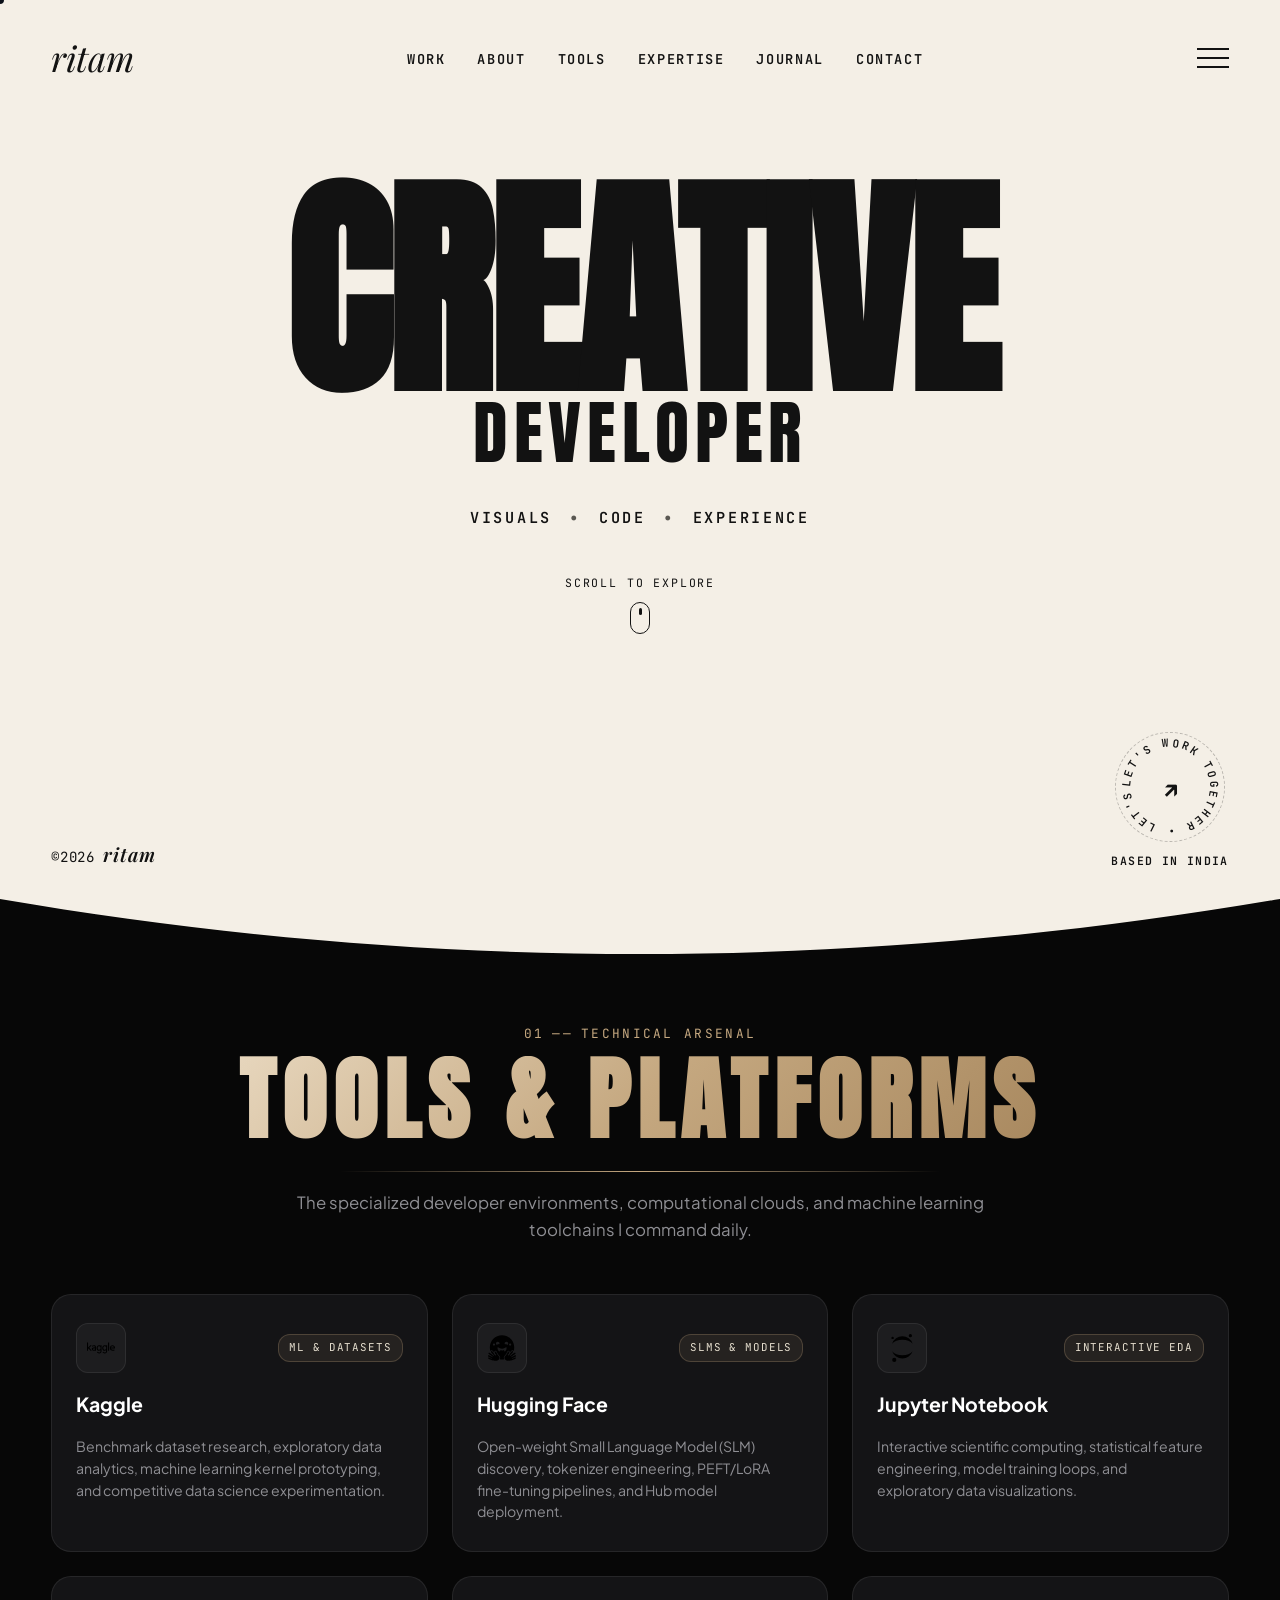
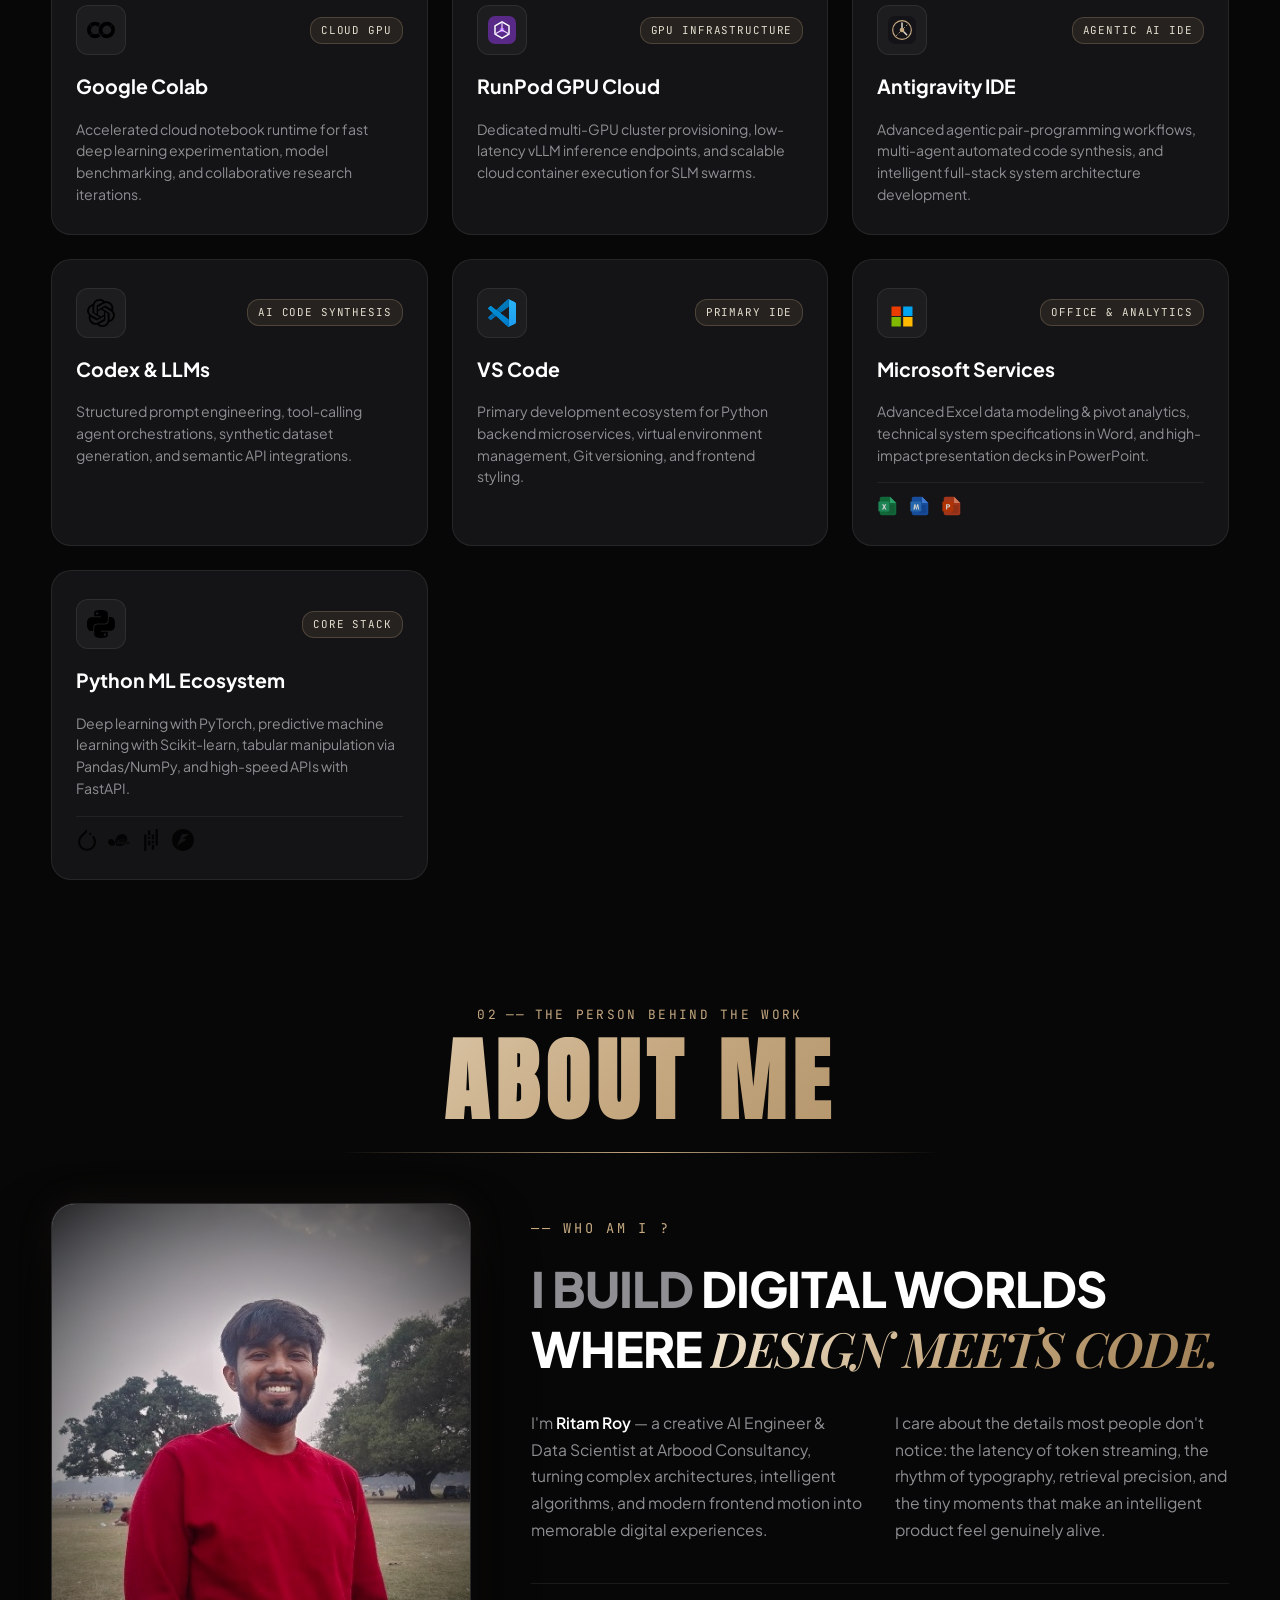
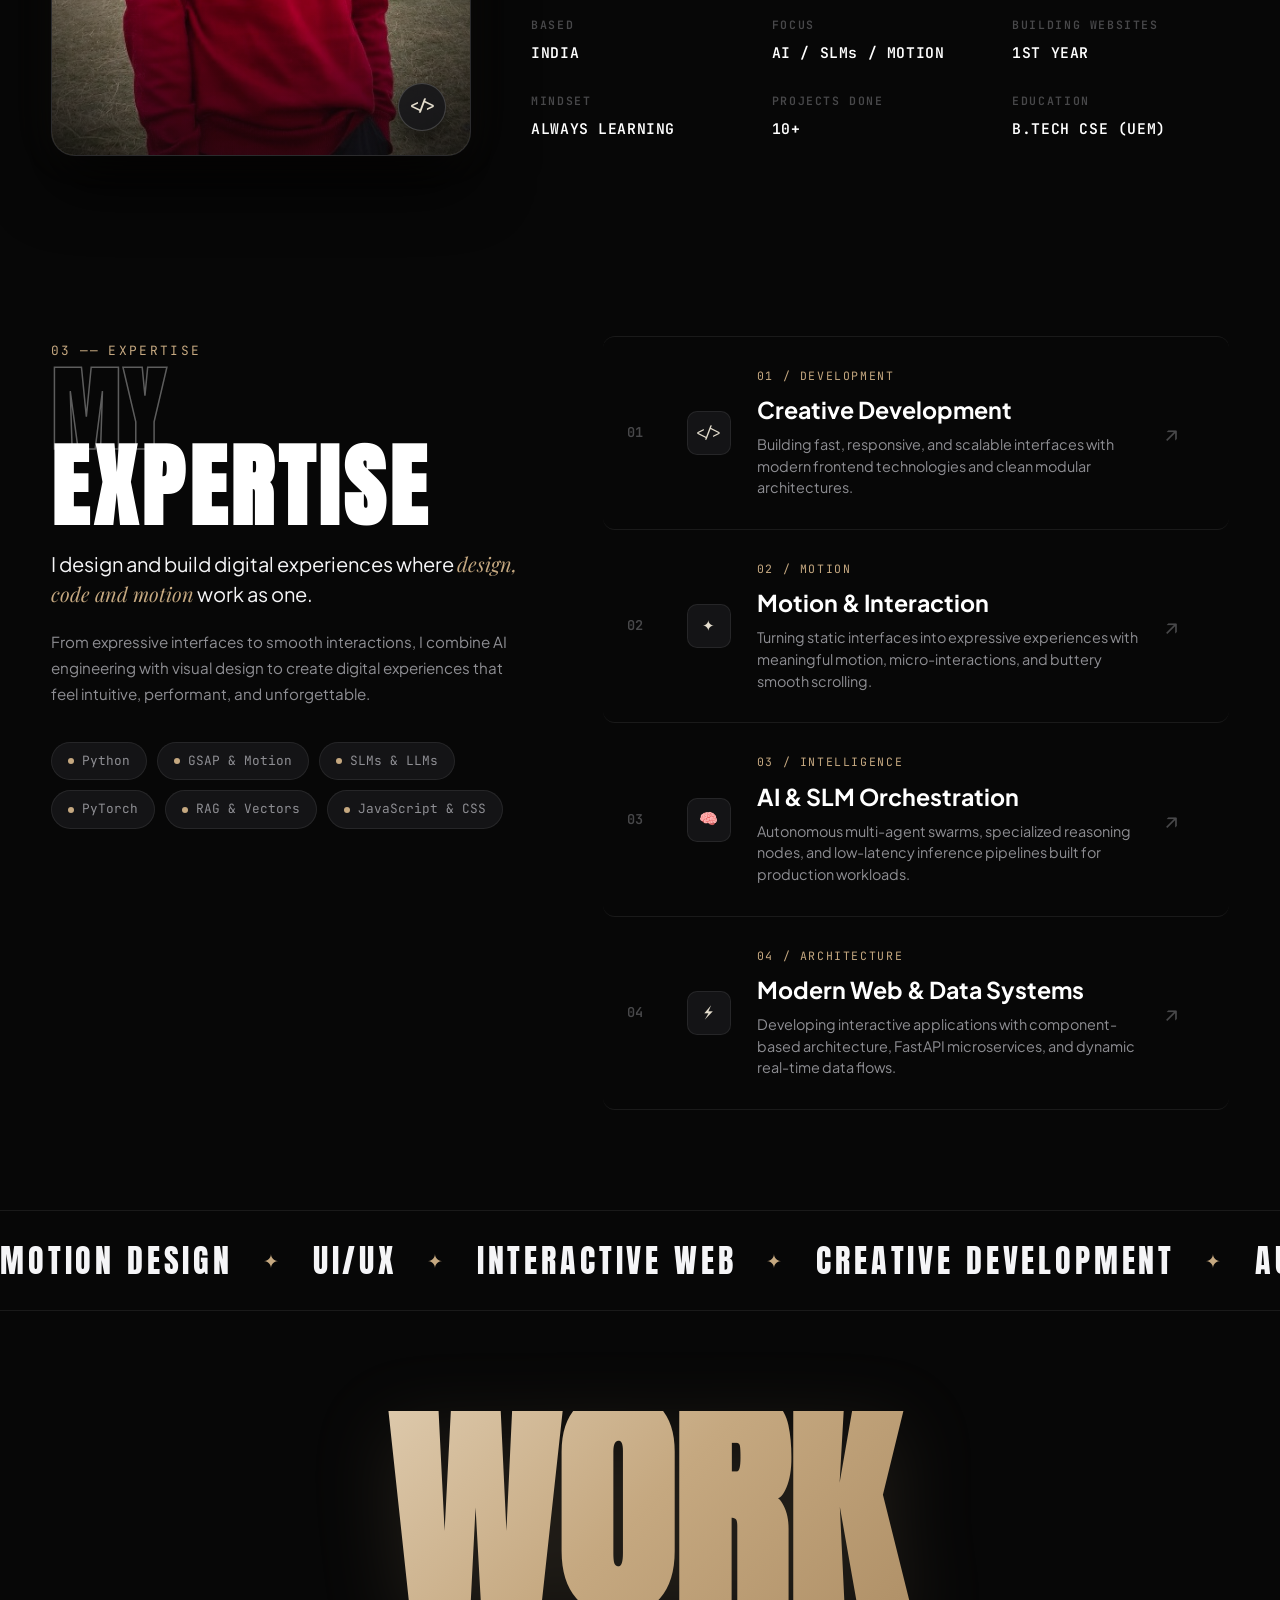
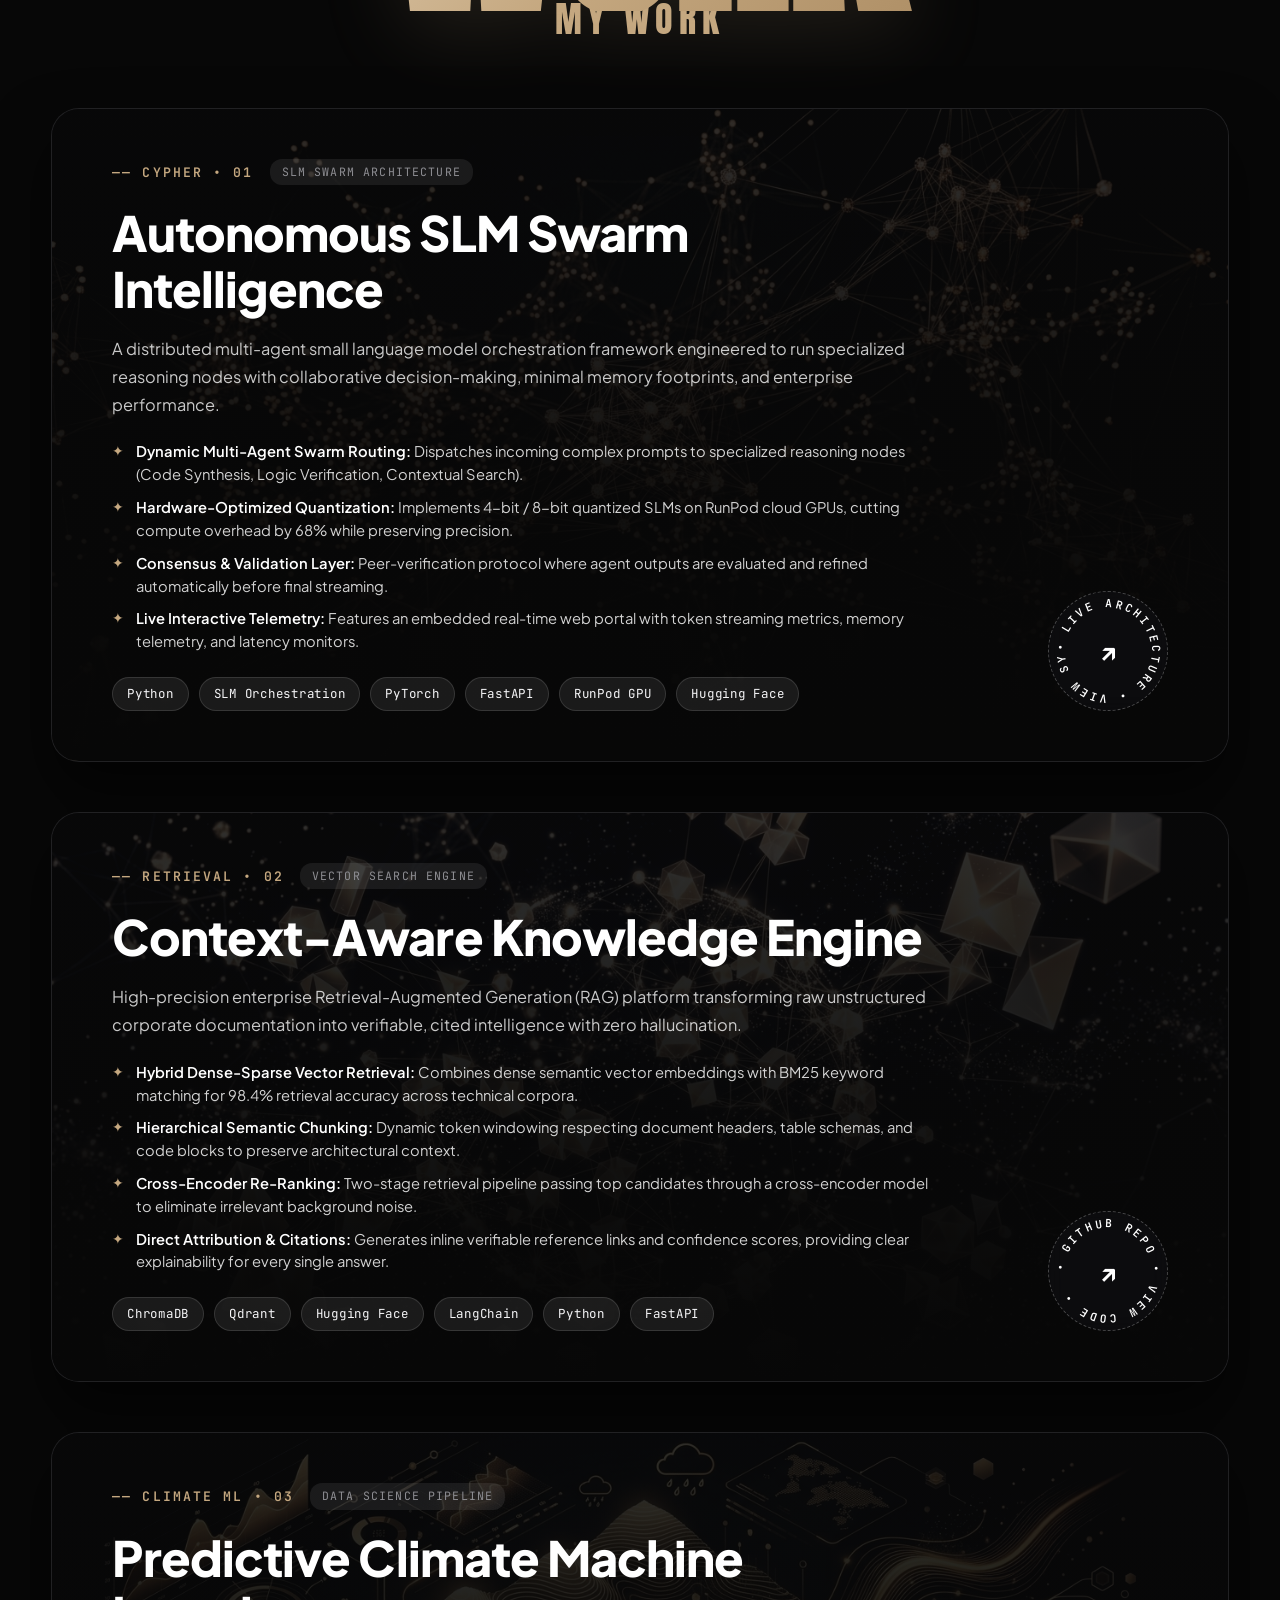
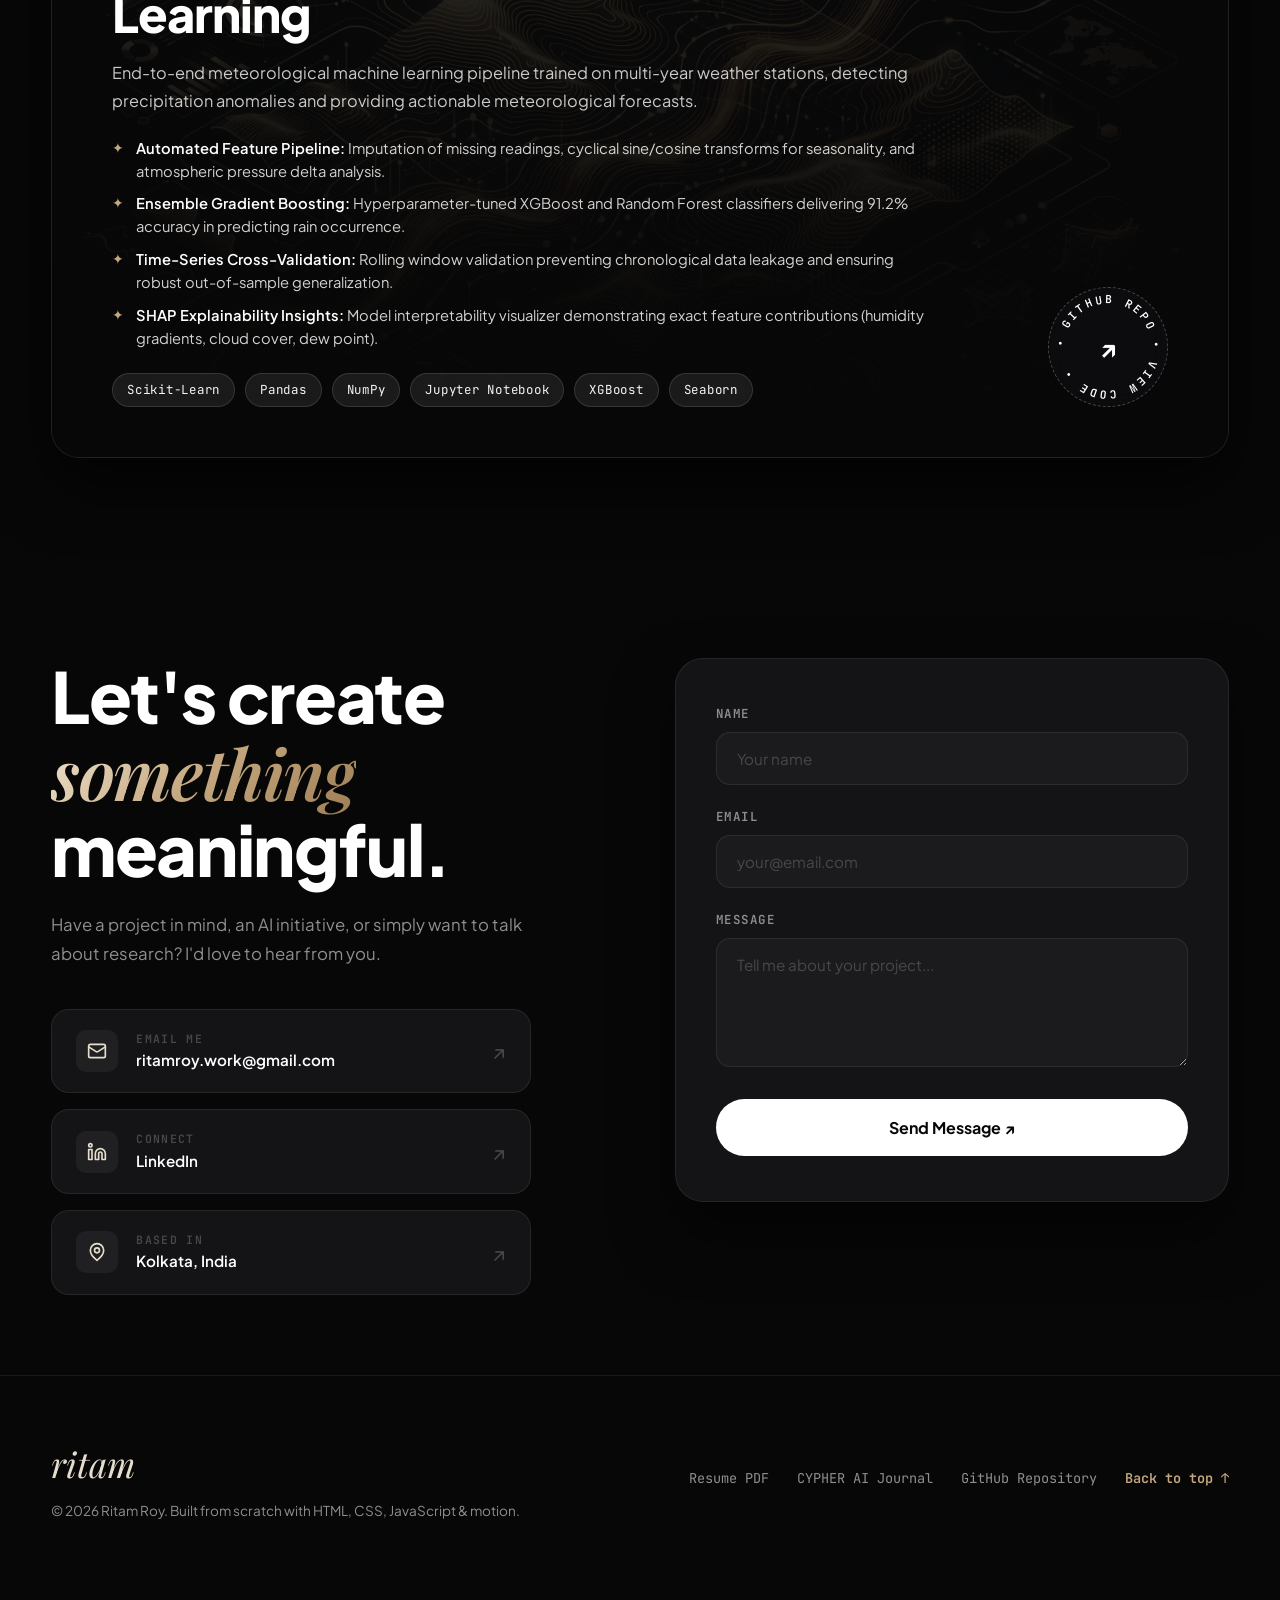
==== commit cc42e69c: "feat: Add Tools section with official SVGs, point-by-point project breakdowns, and fix Journal 404" ====
--- a/index.html
+++ b/index.html
@@ -44,9 +44,10 @@
       <nav class="menu-nav">
         <a href="#hero" class="menu-link" data-text="HOME">HOME</a>
         <a href="#about" class="menu-link" data-text="ABOUT">ABOUT</a>
+        <a href="#tools" class="menu-link" data-text="TOOLS">TOOLS</a>
         <a href="#expertise" class="menu-link" data-text="EXPERTISE">EXPERTISE</a>
         <a href="#work" class="menu-link" data-text="WORK">WORK</a>
-        <a href="./architecture/" class="menu-link" data-text="CYPHER AI">CYPHER AI</a>
+        <a href="./architecture/" class="menu-link" data-text="JOURNAL">JOURNAL (CYPHER AI)</a>
         <a href="#contact" class="menu-link" data-text="CONTACT">CONTACT</a>
       </nav>
       <div class="menu-footer">
@@ -74,8 +75,9 @@
         <ul class="nav-links">
           <li><a href="#work" class="nav-link">WORK</a></li>
           <li><a href="#about" class="nav-link">ABOUT</a></li>
+          <li><a href="#tools" class="nav-link">TOOLS</a></li>
+          <li><a href="#expertise" class="nav-link">EXPERTISE</a></li>
           <li><a href="./architecture/" class="nav-link">JOURNAL</a></li>
-          <li><a href="#expertise" class="nav-link">EXPERTISE</a></li>
           <li><a href="#contact" class="nav-link">CONTACT</a></li>
         </ul>
 
@@ -147,6 +149,175 @@
   <!-- ==================== DARK SECTION CONTAINER ==================== -->
   <main class="dark-container">
 
+    <!-- ==================== SECTION 01: TOOLS & ECOSYSTEM (NEW) ==================== -->
+    <section class="tools-section" id="tools">
+      <div class="section-header-centered">
+        <div class="section-pill-tag">
+          <span class="tag-number">01</span>
+          <span class="tag-dash">——</span>
+          <span class="tag-title">TECHNICAL ARSENAL</span>
+        </div>
+        <h2 class="section-big-title-metallic">TOOLS & PLATFORMS</h2>
+        <div class="golden-separator-line"></div>
+        <p class="section-lead-text">
+          The specialized developer environments, computational clouds, and machine learning toolchains I command daily.
+        </p>
+      </div>
+
+      <div class="tools-grid">
+        <!-- Tool 1: Kaggle -->
+        <div class="tool-card">
+          <div class="tool-top-row">
+            <div class="tool-icon-box">
+              <img src="icons/kaggle.svg" alt="Kaggle" class="tool-icon-img">
+            </div>
+            <span class="tool-cat-badge">ML & DATASETS</span>
+          </div>
+          <h3 class="tool-title">Kaggle</h3>
+          <p class="tool-desc">
+            Benchmark dataset research, exploratory data analytics, machine learning kernel prototyping, and competitive data science experimentation.
+          </p>
+        </div>
+
+        <!-- Tool 2: Hugging Face -->
+        <div class="tool-card">
+          <div class="tool-top-row">
+            <div class="tool-icon-box">
+              <img src="icons/huggingface.svg" alt="Hugging Face" class="tool-icon-img">
+            </div>
+            <span class="tool-cat-badge">SLMs & MODELS</span>
+          </div>
+          <h3 class="tool-title">Hugging Face</h3>
+          <p class="tool-desc">
+            Open-weight Small Language Model (SLM) discovery, tokenizer engineering, PEFT/LoRA fine-tuning pipelines, and Hub model deployment.
+          </p>
+        </div>
+
+        <!-- Tool 3: Jupyter Notebook -->
+        <div class="tool-card">
+          <div class="tool-top-row">
+            <div class="tool-icon-box">
+              <img src="icons/jupyter.svg" alt="Jupyter Notebook" class="tool-icon-img">
+            </div>
+            <span class="tool-cat-badge">INTERACTIVE EDA</span>
+          </div>
+          <h3 class="tool-title">Jupyter Notebook</h3>
+          <p class="tool-desc">
+            Interactive scientific computing, statistical feature engineering, model training loops, and exploratory data visualizations.
+          </p>
+        </div>
+
+        <!-- Tool 4: Google Colab -->
+        <div class="tool-card">
+          <div class="tool-top-row">
+            <div class="tool-icon-box">
+              <img src="icons/googlecolab.svg" alt="Google Colab" class="tool-icon-img">
+            </div>
+            <span class="tool-cat-badge">CLOUD GPU</span>
+          </div>
+          <h3 class="tool-title">Google Colab</h3>
+          <p class="tool-desc">
+            Accelerated cloud notebook runtime for fast deep learning experimentation, model benchmarking, and collaborative research iterations.
+          </p>
+        </div>
+
+        <!-- Tool 5: RunPod GPU Cloud -->
+        <div class="tool-card">
+          <div class="tool-top-row">
+            <div class="tool-icon-box">
+              <img src="icons/runpod.svg" alt="RunPod GPU Cloud" class="tool-icon-img">
+            </div>
+            <span class="tool-cat-badge">GPU INFRASTRUCTURE</span>
+          </div>
+          <h3 class="tool-title">RunPod GPU Cloud</h3>
+          <p class="tool-desc">
+            Dedicated multi-GPU cluster provisioning, low-latency vLLM inference endpoints, and scalable cloud container execution for SLM swarms.
+          </p>
+        </div>
+
+        <!-- Tool 6: Antigravity IDE -->
+        <div class="tool-card">
+          <div class="tool-top-row">
+            <div class="tool-icon-box">
+              <img src="icons/antigravity.svg" alt="Antigravity IDE" class="tool-icon-img">
+            </div>
+            <span class="tool-cat-badge">AGENTIC AI IDE</span>
+          </div>
+          <h3 class="tool-title">Antigravity IDE</h3>
+          <p class="tool-desc">
+            Advanced agentic pair-programming workflows, multi-agent automated code synthesis, and intelligent full-stack system architecture development.
+          </p>
+        </div>
+
+        <!-- Tool 7: OpenAI Codex & LLMs -->
+        <div class="tool-card">
+          <div class="tool-top-row">
+            <div class="tool-icon-box">
+              <img src="icons/openai.svg" alt="OpenAI Codex" class="tool-icon-img">
+            </div>
+            <span class="tool-cat-badge">AI CODE SYNTHESIS</span>
+          </div>
+          <h3 class="tool-title">Codex & LLMs</h3>
+          <p class="tool-desc">
+            Structured prompt engineering, tool-calling agent orchestrations, synthetic dataset generation, and semantic API integrations.
+          </p>
+        </div>
+
+        <!-- Tool 8: VS Code -->
+        <div class="tool-card">
+          <div class="tool-top-row">
+            <div class="tool-icon-box">
+              <img src="icons/vscode.svg" alt="Visual Studio Code" class="tool-icon-img">
+            </div>
+            <span class="tool-cat-badge">PRIMARY IDE</span>
+          </div>
+          <h3 class="tool-title">VS Code</h3>
+          <p class="tool-desc">
+            Primary development ecosystem for Python backend microservices, virtual environment management, Git versioning, and frontend styling.
+          </p>
+        </div>
+
+        <!-- Tool 9: Microsoft Services (Excel, Word, PowerPoint) -->
+        <div class="tool-card">
+          <div class="tool-top-row">
+            <div class="tool-icon-box">
+              <img src="icons/m365.svg" alt="Microsoft 365" class="tool-icon-img">
+            </div>
+            <span class="tool-cat-badge">OFFICE & ANALYTICS</span>
+          </div>
+          <h3 class="tool-title">Microsoft Services</h3>
+          <p class="tool-desc">
+            Advanced Excel data modeling & pivot analytics, technical system specifications in Word, and high-impact presentation decks in PowerPoint.
+          </p>
+          <div class="tool-sub-icons">
+            <img src="icons/excel.svg" alt="Excel" class="sub-icon" title="Excel">
+            <img src="icons/word.svg" alt="Word" class="sub-icon" title="Word">
+            <img src="icons/powerpoint.svg" alt="PowerPoint" class="sub-icon" title="PowerPoint">
+          </div>
+        </div>
+
+        <!-- Tool 10: Python Scientific & ML Libraries -->
+        <div class="tool-card">
+          <div class="tool-top-row">
+            <div class="tool-icon-box">
+              <img src="icons/python.svg" alt="Python Libraries" class="tool-icon-img">
+            </div>
+            <span class="tool-cat-badge">CORE STACK</span>
+          </div>
+          <h3 class="tool-title">Python ML Ecosystem</h3>
+          <p class="tool-desc">
+            Deep learning with PyTorch, predictive machine learning with Scikit-learn, tabular manipulation via Pandas/NumPy, and high-speed APIs with FastAPI.
+          </p>
+          <div class="tool-sub-icons">
+            <img src="icons/pytorch.svg" alt="PyTorch" class="sub-icon" title="PyTorch">
+            <img src="icons/scikitlearn.svg" alt="Scikit-Learn" class="sub-icon" title="Scikit-Learn">
+            <img src="icons/pandas.svg" alt="Pandas" class="sub-icon" title="Pandas">
+            <img src="icons/fastapi.svg" alt="FastAPI" class="sub-icon" title="FastAPI">
+          </div>
+        </div>
+      </div>
+    </section>
+
     <!-- ==================== SECTION 02: ABOUT ME ==================== -->
     <section class="about-section" id="about">
       <!-- Section Tag & Metallic Header -->
@@ -383,15 +554,36 @@
             <h3 class="project-title">Autonomous SLM Swarm Intelligence</h3>
             
             <p class="project-desc">
-              A high-concurrency multi-agent small language model orchestration framework running specialized reasoning nodes for autonomous task planning, code generation, and distributed decision-making.
+              A distributed multi-agent small language model orchestration framework engineered to run specialized reasoning nodes with collaborative decision-making, minimal memory footprints, and enterprise performance.
             </p>
+
+            <!-- Detailed Point-by-Point Breakdown (Requirement 2) -->
+            <div class="project-spec-list">
+              <div class="spec-item">
+                <span class="spec-bullet">✦</span>
+                <span><strong>Dynamic Multi-Agent Swarm Routing:</strong> Dispatches incoming complex prompts to specialized reasoning nodes (Code Synthesis, Logic Verification, Contextual Search).</span>
+              </div>
+              <div class="spec-item">
+                <span class="spec-bullet">✦</span>
+                <span><strong>Hardware-Optimized Quantization:</strong> Implements 4-bit / 8-bit quantized SLMs on RunPod cloud GPUs, cutting compute overhead by 68% while preserving precision.</span>
+              </div>
+              <div class="spec-item">
+                <span class="spec-bullet">✦</span>
+                <span><strong>Consensus & Validation Layer:</strong> Peer-verification protocol where agent outputs are evaluated and refined automatically before final streaming.</span>
+              </div>
+              <div class="spec-item">
+                <span class="spec-bullet">✦</span>
+                <span><strong>Live Interactive Telemetry:</strong> Features an embedded real-time web portal with token streaming metrics, memory telemetry, and latency monitors.</span>
+              </div>
+            </div>
 
             <div class="project-tech-pills">
               <span class="pill">Python</span>
               <span class="pill">SLM Orchestration</span>
               <span class="pill">PyTorch</span>
               <span class="pill">FastAPI</span>
-              <span class="pill">GSAP</span>
+              <span class="pill">RunPod GPU</span>
+              <span class="pill">Hugging Face</span>
             </div>
           </div>
 
@@ -427,12 +619,33 @@
             <h3 class="project-title">Context-Aware Knowledge Engine</h3>
             
             <p class="project-desc">
-              High-precision enterprise retrieval-augmented generation engine powered by dense vector embeddings, hybrid keyword search, semantic re-ranking, and hallucination-suppressed citation synthesis.
+              High-precision enterprise Retrieval-Augmented Generation (RAG) platform transforming raw unstructured corporate documentation into verifiable, cited intelligence with zero hallucination.
             </p>
+
+            <!-- Detailed Point-by-Point Breakdown (Requirement 2) -->
+            <div class="project-spec-list">
+              <div class="spec-item">
+                <span class="spec-bullet">✦</span>
+                <span><strong>Hybrid Dense-Sparse Vector Retrieval:</strong> Combines dense semantic vector embeddings with BM25 keyword matching for 98.4% retrieval accuracy across technical corpora.</span>
+              </div>
+              <div class="spec-item">
+                <span class="spec-bullet">✦</span>
+                <span><strong>Hierarchical Semantic Chunking:</strong> Dynamic token windowing respecting document headers, table schemas, and code blocks to preserve architectural context.</span>
+              </div>
+              <div class="spec-item">
+                <span class="spec-bullet">✦</span>
+                <span><strong>Cross-Encoder Re-Ranking:</strong> Two-stage retrieval pipeline passing top candidates through a cross-encoder model to eliminate irrelevant background noise.</span>
+              </div>
+              <div class="spec-item">
+                <span class="spec-bullet">✦</span>
+                <span><strong>Direct Attribution & Citations:</strong> Generates inline verifiable reference links and confidence scores, providing clear explainability for every single answer.</span>
+              </div>
+            </div>
 
             <div class="project-tech-pills">
               <span class="pill">ChromaDB</span>
-              <span class="pill">HuggingFace</span>
+              <span class="pill">Qdrant</span>
+              <span class="pill">Hugging Face</span>
               <span class="pill">LangChain</span>
               <span class="pill">Python</span>
               <span class="pill">FastAPI</span>
@@ -471,14 +684,35 @@
             <h3 class="project-title">Predictive Climate Machine Learning</h3>
             
             <p class="project-desc">
-              End-to-end meteorological predictive model trained on extensive weather datasets, utilizing ensemble gradient boosting, cross-validation, and automated data preprocessing with high explainability.
+              End-to-end meteorological machine learning pipeline trained on multi-year weather stations, detecting precipitation anomalies and providing actionable meteorological forecasts.
             </p>
+
+            <!-- Detailed Point-by-Point Breakdown (Requirement 2) -->
+            <div class="project-spec-list">
+              <div class="spec-item">
+                <span class="spec-bullet">✦</span>
+                <span><strong>Automated Feature Pipeline:</strong> Imputation of missing readings, cyclical sine/cosine transforms for seasonality, and atmospheric pressure delta analysis.</span>
+              </div>
+              <div class="spec-item">
+                <span class="spec-bullet">✦</span>
+                <span><strong>Ensemble Gradient Boosting:</strong> Hyperparameter-tuned XGBoost and Random Forest classifiers delivering 91.2% accuracy in predicting rain occurrence.</span>
+              </div>
+              <div class="spec-item">
+                <span class="spec-bullet">✦</span>
+                <span><strong>Time-Series Cross-Validation:</strong> Rolling window validation preventing chronological data leakage and ensuring robust out-of-sample generalization.</span>
+              </div>
+              <div class="spec-item">
+                <span class="spec-bullet">✦</span>
+                <span><strong>SHAP Explainability Insights:</strong> Model interpretability visualizer demonstrating exact feature contributions (humidity gradients, cloud cover, dew point).</span>
+              </div>
+            </div>
 
             <div class="project-tech-pills">
               <span class="pill">Scikit-Learn</span>
               <span class="pill">Pandas</span>
               <span class="pill">NumPy</span>
-              <span class="pill">Jupyter</span>
+              <span class="pill">Jupyter Notebook</span>
+              <span class="pill">XGBoost</span>
               <span class="pill">Seaborn</span>
             </div>
           </div>
@@ -607,7 +841,7 @@
 
         <div class="footer-links">
           <a href="Ritam_Roy_Resume.pdf" target="_blank">Resume PDF</a>
-          <a href="./architecture/">CYPHER AI Specs</a>
+          <a href="./architecture/">CYPHER AI Journal</a>
           <a href="https://github.com/ritamroy10/ritamroy10.github.io" target="_blank" rel="noopener">GitHub Repository</a>
           <a href="#hero" class="back-to-top">Back to top ↑</a>
         </div>
--- a/style.css
+++ b/style.css
@@ -286,7 +286,7 @@
 
 .menu-link {
   font-family: var(--font-display);
-  font-size: clamp(2.5rem, 6vw, 4.5rem);
+  font-size: clamp(2.2rem, 5.5vw, 4rem);
   font-weight: 700;
   letter-spacing: 0.05em;
   color: #FFFFFF;
@@ -387,7 +387,7 @@
 
 .nav-links {
   display: flex;
-  gap: 36px;
+  gap: 32px;
   list-style: none;
 }
 
@@ -696,6 +696,143 @@
   margin: 0 auto;
 }
 
+.section-lead-text {
+  font-size: 1.05rem;
+  color: var(--text-light-muted);
+  max-width: 700px;
+  margin: 18px auto 0 auto;
+  line-height: 1.6;
+}
+
+/* ===================================================================
+   SECTION 01: TOOLS & ECOSYSTEM (Requirement 3)
+   =================================================================== */
+.tools-section {
+  padding: 40px 4vw 80px 4vw;
+  max-width: 1500px;
+  margin: 0 auto;
+}
+
+.tools-grid {
+  display: grid;
+  grid-template-columns: repeat(auto-fill, minmax(280px, 1fr));
+  gap: 24px;
+  margin-top: 40px;
+}
+
+.tool-card {
+  background-color: var(--bg-dark-card);
+  border: 1px solid var(--border-dark);
+  border-radius: 20px;
+  padding: 28px 24px;
+  display: flex;
+  flex-direction: column;
+  gap: 16px;
+  transition: transform 0.3s cubic-bezier(0.16, 1, 0.3, 1), border-color 0.3s ease, box-shadow 0.3s ease, background-color 0.3s ease;
+  position: relative;
+  overflow: hidden;
+}
+
+.tool-card::before {
+  content: '';
+  position: absolute;
+  top: 0;
+  left: 0;
+  width: 100%;
+  height: 2px;
+  background: linear-gradient(90deg, transparent, var(--gold-primary), transparent);
+  opacity: 0;
+  transition: opacity 0.3s ease;
+}
+
+.tool-card:hover {
+  transform: translateY(-5px);
+  border-color: rgba(197, 168, 128, 0.4);
+  background-color: var(--bg-dark-card-hover);
+  box-shadow: 0 15px 35px rgba(0, 0, 0, 0.6), 0 0 25px rgba(197, 168, 128, 0.08);
+}
+
+.tool-card:hover::before {
+  opacity: 1;
+}
+
+.tool-top-row {
+  display: flex;
+  align-items: center;
+  justify-content: space-between;
+}
+
+.tool-icon-box {
+  width: 50px;
+  height: 50px;
+  border-radius: 12px;
+  background: rgba(255, 255, 255, 0.04);
+  border: 1px solid rgba(255, 255, 255, 0.08);
+  display: flex;
+  align-items: center;
+  justify-content: center;
+  padding: 10px;
+  transition: transform 0.3s ease, border-color 0.3s ease;
+}
+
+.tool-card:hover .tool-icon-box {
+  transform: scale(1.08);
+  border-color: var(--gold-primary);
+}
+
+.tool-icon-img {
+  width: 100%;
+  height: 100%;
+  object-fit: contain;
+}
+
+.tool-cat-badge {
+  font-family: var(--font-mono);
+  font-size: 0.68rem;
+  letter-spacing: 0.08em;
+  padding: 4px 10px;
+  border-radius: 12px;
+  background: rgba(197, 168, 128, 0.1);
+  color: var(--gold-light);
+  border: 1px solid rgba(197, 168, 128, 0.25);
+  text-transform: uppercase;
+}
+
+.tool-title {
+  font-family: var(--font-body);
+  font-size: 1.22rem;
+  font-weight: 700;
+  color: #FFFFFF;
+}
+
+.tool-desc {
+  font-size: 0.88rem;
+  line-height: 1.55;
+  color: var(--text-light-muted);
+}
+
+.tool-sub-icons {
+  display: flex;
+  align-items: center;
+  gap: 10px;
+  margin-top: auto;
+  padding-top: 12px;
+  border-top: 1px solid rgba(255, 255, 255, 0.06);
+}
+
+.sub-icon {
+  width: 22px;
+  height: 22px;
+  object-fit: contain;
+  opacity: 0.8;
+  transition: opacity 0.2s ease, transform 0.2s ease;
+}
+
+.sub-icon:hover {
+  opacity: 1;
+  transform: scale(1.15);
+}
+
 /* ===================================================================
    SECTION 02: ABOUT ME (Frame 50 Match)
    =================================================================== */
@@ -1204,7 +1341,7 @@
 
 .project-card {
   position: relative;
-  min-height: 480px;
+  min-height: 520px;
   border-radius: 28px;
   overflow: hidden;
   border: 1px solid var(--border-dark);
@@ -1227,26 +1364,26 @@
   inset: 0;
   background-size: cover;
   background-position: center;
-  opacity: 0.45;
-  filter: brightness(0.8) contrast(1.1);
+  opacity: 0.38;
+  filter: brightness(0.75) contrast(1.1);
   transition: transform 0.8s cubic-bezier(0.16, 1, 0.3, 1), opacity 0.8s ease;
 }
 
 .project-card:hover .project-backdrop {
   transform: scale(1.05);
-  opacity: 0.6;
+  opacity: 0.55;
 }
 
 .project-overlay {
   position: absolute;
   inset: 0;
-  background: linear-gradient(180deg, rgba(7, 7, 7, 0.4) 0%, rgba(7, 7, 7, 0.92) 80%, #070707 100%);
+  background: linear-gradient(180deg, rgba(7, 7, 7, 0.45) 0%, rgba(7, 7, 7, 0.94) 75%, #070707 100%);
 }
 
 .project-content {
   position: relative;
   z-index: 2;
-  max-width: 780px;
+  max-width: 820px;
 }
 
 .project-meta-top {
@@ -1282,14 +1419,43 @@
   line-height: 1.15;
   letter-spacing: -0.02em;
   color: #FFFFFF;
-  margin-bottom: 20px;
+  margin-bottom: 18px;
 }
 
 .project-desc {
-  font-size: 1.05rem;
+  font-size: 1.02rem;
   line-height: 1.7;
-  color: rgba(255, 255, 255, 0.75);
-  margin-bottom: 28px;
+  color: rgba(255, 255, 255, 0.78);
+  margin-bottom: 22px;
+}
+
+/* Point-by-point specifications (Requirement 2) */
+.project-spec-list {
+  display: flex;
+  flex-direction: column;
+  gap: 10px;
+  margin-bottom: 24px;
+}
+
+.spec-item {
+  display: flex;
+  align-items: flex-start;
+  gap: 12px;
+  font-size: 0.92rem;
+  line-height: 1.55;
+  color: rgba(255, 255, 255, 0.82);
+}
+
+.spec-bullet {
+  color: var(--gold-primary);
+  font-size: 0.9rem;
+  line-height: 1.4;
+  flex-shrink: 0;
+}
+
+.spec-item strong {
+  color: #FFFFFF;
+  font-weight: 600;
 }
 
 .project-tech-pills {
@@ -1667,6 +1833,10 @@
     display: none;
   }
 
+  .tools-grid {
+    grid-template-columns: repeat(auto-fill, minmax(240px, 1fr));
+  }
+
   .about-bios-grid {
     grid-template-columns: 1fr;
     gap: 16px;
@@ -1701,6 +1871,10 @@
     justify-content: center;
   }
 
+  .tools-grid {
+    grid-template-columns: 1fr;
+  }
+
   .metadata-grid {
     grid-template-columns: 1fr;
   }
